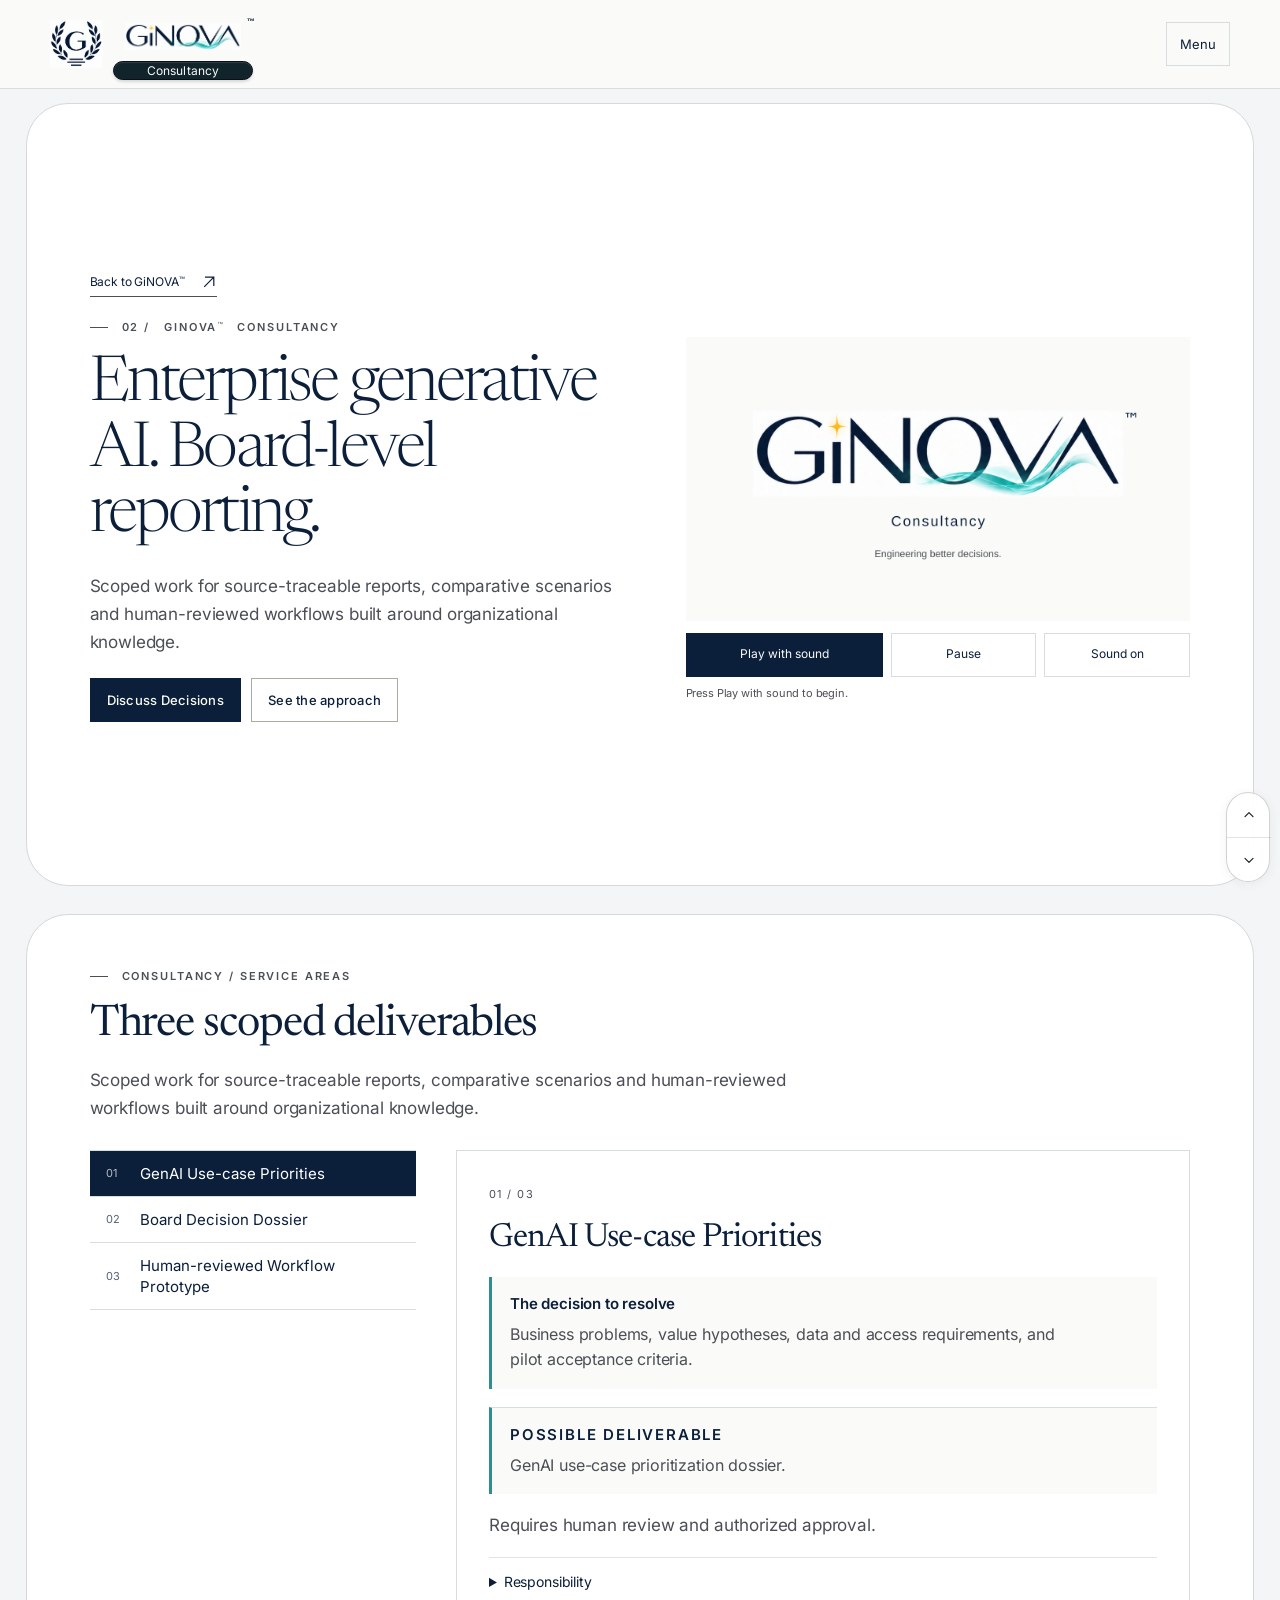
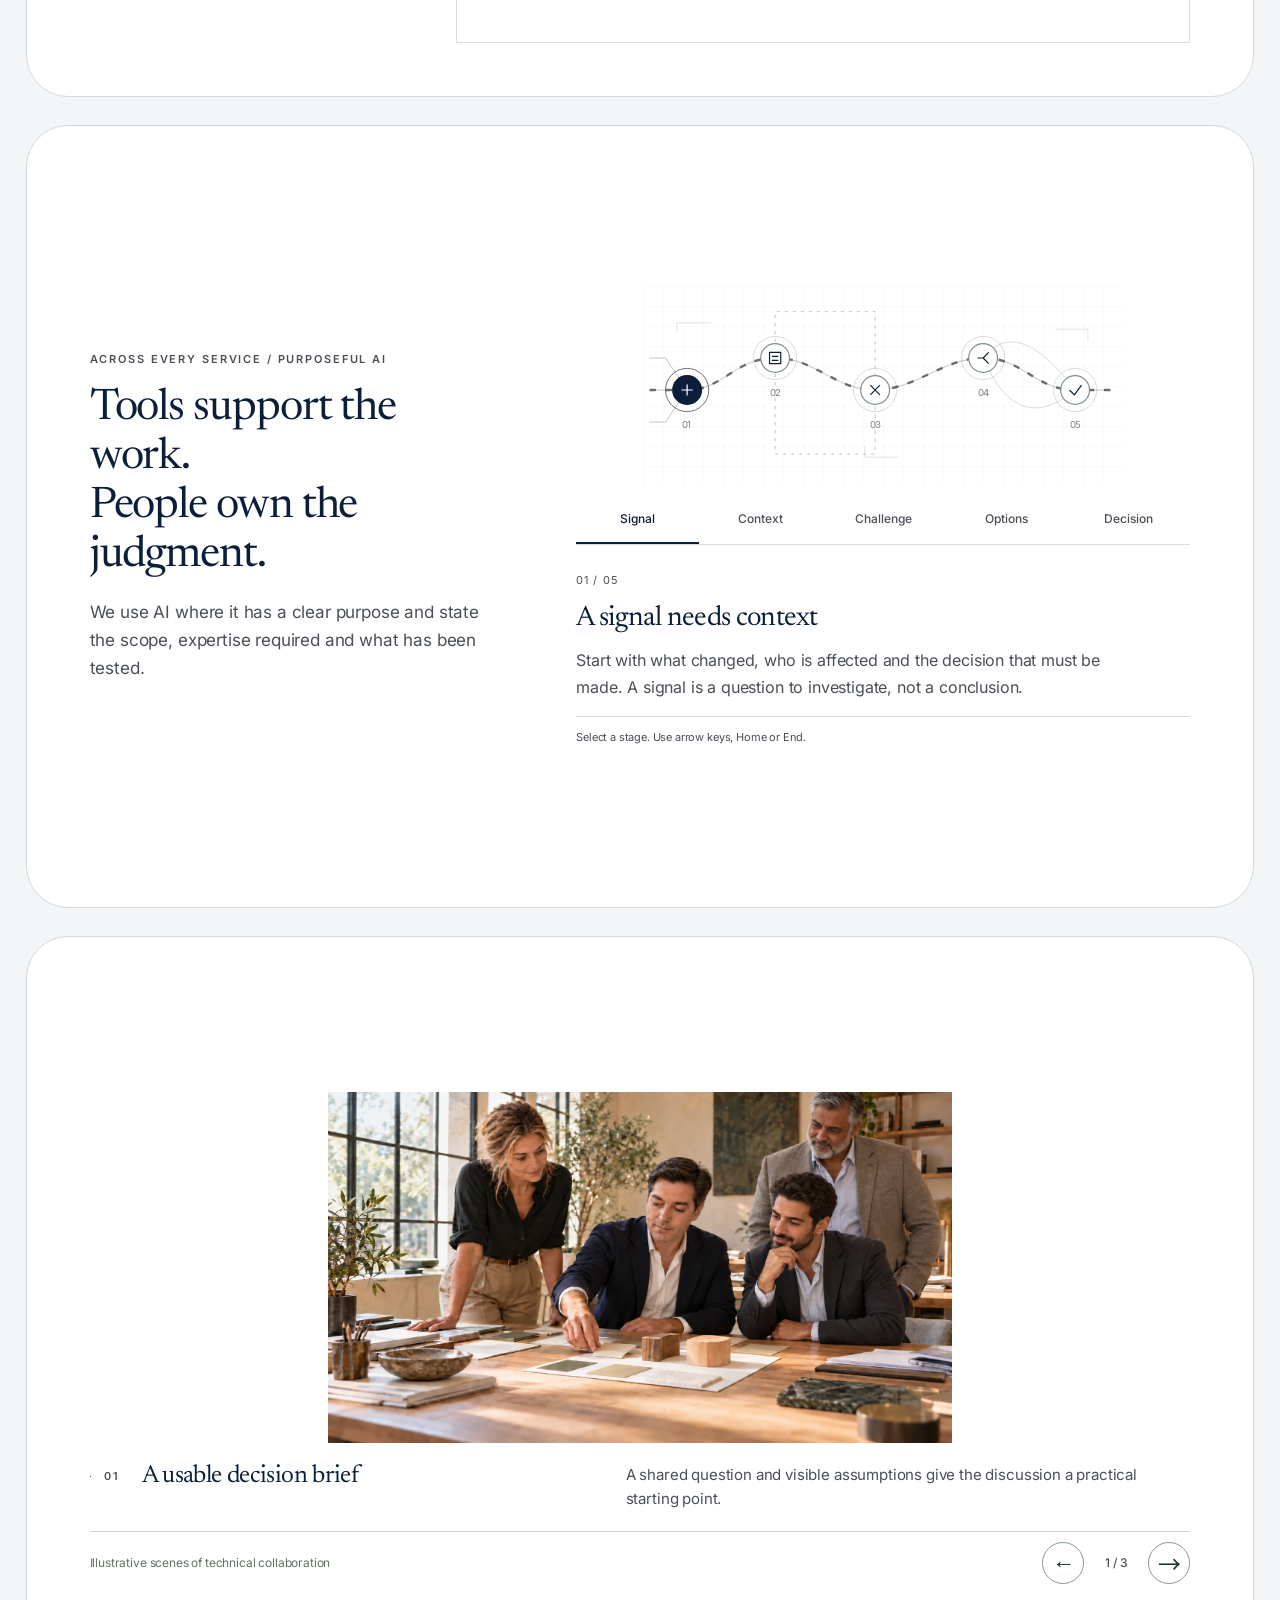
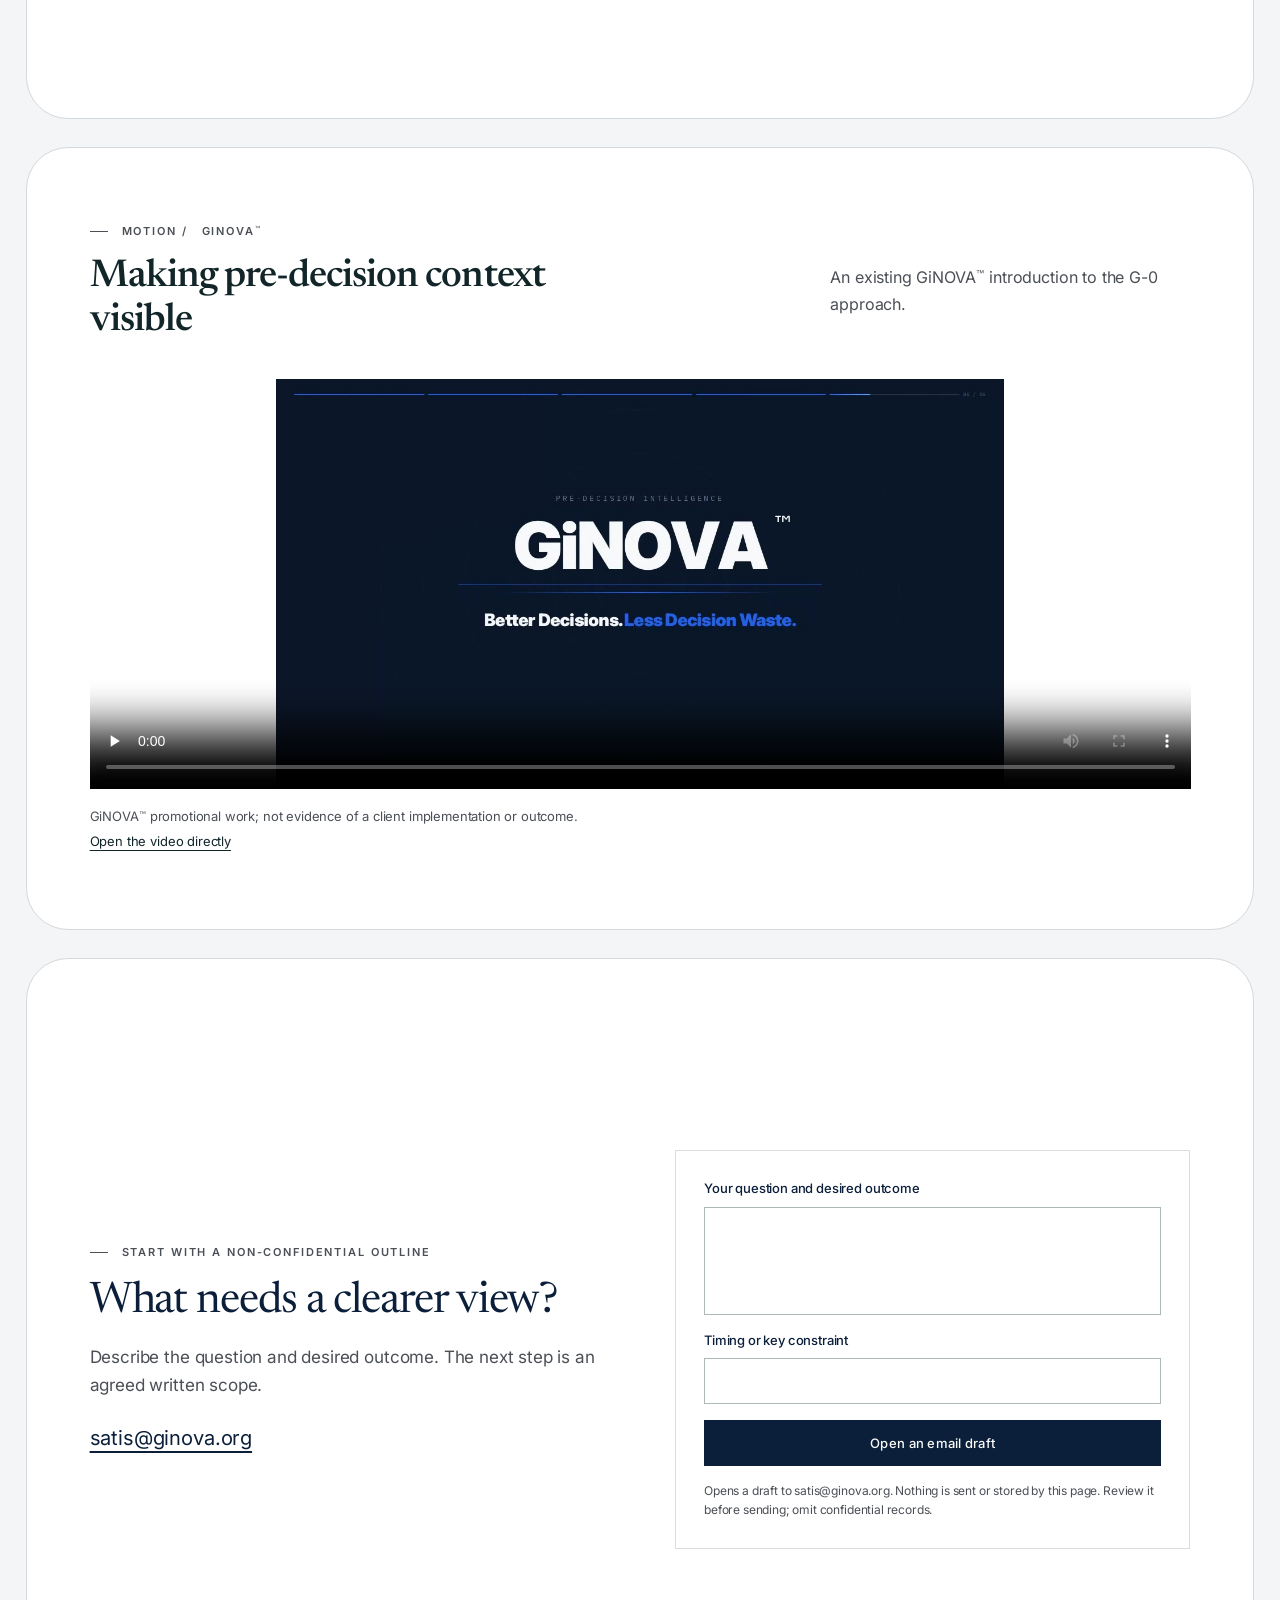
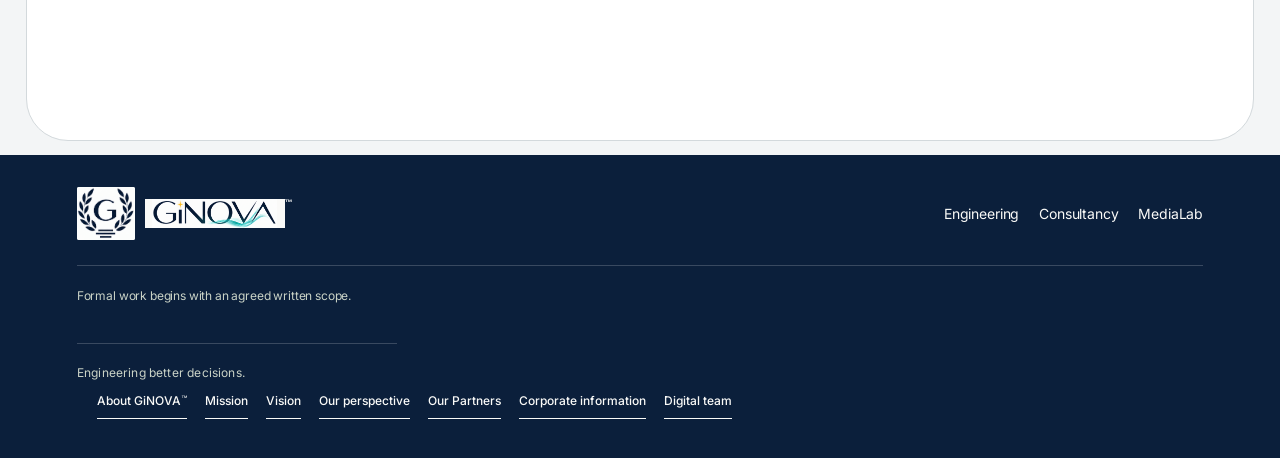
==== index.html @ 11d831d1 "Restore accepted GiNOVA Consultancy static site on GitHub Pages" ====
<!doctype html>
<html lang="en">
<head>

<meta charset="UTF-8">
<meta name="viewport" content="width=device-width, initial-scale=1.0">
<title>GiNOVA | Enterprise generative AI. Board-level reporting.</title>
<meta name="description" content="Scoped work for source-traceable reports, comparative scenarios and human-reviewed workflows built around organizational knowledge.">


<link rel="stylesheet" href="/assets/fonts/fonts.css">
<style>
:root{
  --ivory:#F3F0E8; --ink:#171817; --green:#17342C; --grey:#78756F;
  --stone:#D8D2C7; --bronze:#9A7A47;
  --serif:'Newsreader', Georgia, serif;
  --sans:'Inter', -apple-system, sans-serif;
  --maxw:1240px;
}
*{margin:0;padding:0;box-sizing:border-box}
html{scroll-behavior:smooth}
@media (prefers-reduced-motion: reduce){ html{scroll-behavior:auto} *,*::before,*::after{animation:none!important;transition:none!important} }
body{background:var(--ivory);color:var(--ink);font-family:var(--sans);font-size:16px;line-height:1.65;-webkit-font-smoothing:antialiased}
.wrap{max-width:var(--maxw);margin:0 auto;padding:0 6vw}
a{color:inherit;text-decoration:none}
::selection{background:var(--green);color:var(--ivory)}
.eyebrow{font-family:var(--sans);font-size:11px;letter-spacing:.22em;text-transform:uppercase;color:var(--bronze);font-weight:600;display:flex;align-items:center;gap:14px}
.eyebrow::before{content:"";width:28px;height:1px;background:var(--bronze)}
h1,h2,h3{font-family:var(--serif);font-weight:300;letter-spacing:-.01em}
h2{font-size:clamp(30px,4vw,46px);line-height:1.12;margin:18px 0 14px}
.lead{color:var(--grey);max-width:62ch;font-size:17px}
button{font-family:var(--sans);cursor:pointer}
:focus-visible{outline:2px solid var(--bronze);outline-offset:3px}
section{padding:104px 0}
@media(max-width:760px){section{padding:64px 0}}

/* header */
header{position:sticky;top:0;z-index:50;background:rgba(243,240,232,.92);backdrop-filter:blur(10px);border-bottom:1px solid var(--stone)}
.nav{display:flex;align-items:center;justify-content:space-between;height:76px}
.brand{display:flex;align-items:center;gap:14px}
.brand img{height:44px;width:auto}
.brand .bname{font-family:var(--serif);font-size:23px;font-weight:500;letter-spacing:.02em}
.brand .bdesc{font-size:10px;letter-spacing:.2em;text-transform:uppercase;color:var(--grey);display:block;margin-top:1px}
.navlinks{display:flex;gap:30px;align-items:center}
.navlinks a{font-size:13.5px;font-weight:450;color:var(--ink);letter-spacing:.01em;padding:4px 0;border-bottom:1px solid transparent;transition:border-color .2s}
.navlinks a:hover{border-color:var(--bronze)}
.langs{display:flex;gap:2px;border:1px solid var(--stone);border-radius:2px;overflow:hidden;margin-left:8px}
.langs button{font-size:11px;letter-spacing:.08em;padding:6px 9px;background:transparent;border:none;color:var(--grey)}
.langs button[aria-pressed="true"]{background:var(--green);color:var(--ivory)}
.cta{background:var(--green);color:var(--ivory);border:none;padding:12px 22px;font-size:13.5px;font-weight:500;letter-spacing:.02em;border-radius:2px;transition:background .2s}
.cta:hover{background:#0f241e}
.cta.ghost{background:transparent;color:var(--ink);border:1px solid var(--ink)}
.cta.ghost:hover{background:var(--ink);color:var(--ivory)}
@media(max-width:1080px){.navlinks a{display:none}.navlinks .langs button{display:block}}

/* hero */
.hero{padding:110px 0 120px}
.hero .wrap{display:grid;grid-template-columns:minmax(0,7fr) minmax(0,5fr);gap:6vw;align-items:center}
.hero h1{font-size:clamp(44px,6vw,78px);line-height:1.04;font-weight:250}
.hero h1 em{font-style:italic;font-weight:300;color:var(--green)}
.hero .lead{margin:26px 0 38px}
.heroctas{display:flex;gap:14px;flex-wrap:wrap}
.field-wrap{position:relative}
.field-wrap svg{width:100%;height:auto;display:block}
.fcap{font-size:11px;letter-spacing:.14em;text-transform:uppercase;color:var(--grey);margin-top:16px;text-align:right}
@media(max-width:900px){.hero .wrap{grid-template-columns:1fr}.field-wrap{max-width:440px}}

/* situations */
.situ{border-top:1px solid var(--stone)}
.chips{display:flex;flex-wrap:wrap;gap:10px;margin:34px 0 0}
.chip{border:1px solid var(--stone);background:transparent;color:var(--ink);padding:11px 18px;font-size:13.5px;border-radius:2px;transition:all .2s}
.chip:hover{border-color:var(--green)}
.chip[aria-pressed="true"]{background:var(--green);color:var(--ivory);border-color:var(--green)}
.situ-panel{margin-top:44px;border:1px solid var(--stone);background:#fbf9f4;padding:44px 46px;display:none;grid-template-columns:repeat(2,1fr);gap:36px 56px;border-radius:2px}
.situ-panel.open{display:grid}
.sp-item .k{font-size:11px;letter-spacing:.18em;text-transform:uppercase;color:var(--bronze);font-weight:600;margin-bottom:8px}
.sp-item .v{font-family:var(--serif);font-size:19px;line-height:1.4;font-weight:400}
.sp-foot{grid-column:1/-1;display:flex;justify-content:space-between;align-items:center;border-top:1px solid var(--stone);padding-top:26px;gap:20px;flex-wrap:wrap}
.sp-sku{font-size:13px;color:var(--grey)}
.sp-sku strong{color:var(--ink);font-weight:600}
@media(max-width:760px){.situ-panel{grid-template-columns:1fr;padding:30px}}

/* decision path */
.path-sec{background:var(--green);color:var(--ivory)}
.path-sec .eyebrow{color:var(--stone)}
.path-sec .eyebrow::before{background:var(--bronze)}
.path-sec .lead{color:#b9c3bd}
.path-track{margin:70px 0 0;position:relative}
.path-line{position:absolute;top:9px;left:0;right:0;height:1px;background:rgba(243,240,232,.25)}
.path-line-fill{position:absolute;top:9px;left:0;height:1px;background:var(--bronze);width:0;transition:width .5s ease}
.path-nodes{display:flex;justify-content:space-between;position:relative}
.pnode{background:none;border:none;display:flex;flex-direction:column;align-items:center;gap:14px;color:var(--stone);flex:1}
.pnode .dot{width:19px;height:19px;border-radius:50%;border:1px solid rgba(243,240,232,.5);background:var(--green);transition:all .25s;position:relative}
.pnode[aria-pressed="true"] .dot{background:var(--bronze);border-color:var(--bronze);box-shadow:0 0 0 6px rgba(154,122,71,.18)}
.pnode .plabel{font-size:12px;letter-spacing:.06em;text-align:center}
.pnode[aria-pressed="true"] .plabel{color:var(--ivory)}
.path-detail{margin-top:56px;min-height:130px;max-width:720px}
.path-detail .pd-title{font-family:var(--serif);font-size:30px;font-weight:300;margin-bottom:12px}
.path-detail .pd-title span{color:var(--bronze);font-size:15px;font-family:var(--sans);letter-spacing:.15em;vertical-align:middle;margin-right:16px}
.path-detail p{color:#c6cec9;max-width:60ch}
@media(max-width:860px){
 .path-nodes{flex-direction:column;align-items:flex-start;gap:4px}
 .path-line,.path-line-fill{display:none}
 .pnode{flex-direction:row;padding:8px 0}
 .pnode .plabel{text-align:left}
}

/* products */
.prods{display:grid;grid-template-columns:repeat(2,1fr);gap:1px;background:var(--stone);border:1px solid var(--stone);margin-top:54px}
.prod{background:var(--ivory);padding:46px 44px;display:flex;flex-direction:column;gap:14px;transition:background .25s}
.prod:hover{background:#fbf9f4}
.prod .sku{font-size:11px;letter-spacing:.2em;color:var(--bronze);font-weight:600}
.prod h3{font-size:27px;font-weight:350;line-height:1.2}
.prod p{color:var(--grey);font-size:15px;flex:1}
.prod a{font-size:13px;font-weight:500;letter-spacing:.04em;border-bottom:1px solid var(--bronze);width:max-content;padding-bottom:2px}
@media(max-width:760px){.prods{grid-template-columns:1fr}}

/* evidence + compare */
.split{display:grid;grid-template-columns:5fr 7fr;gap:6vw;align-items:start}
@media(max-width:860px){.split{grid-template-columns:1fr}}
.evlist{display:grid;gap:0;margin-top:10px}
.evrow{display:grid;grid-template-columns:44px 1fr;gap:18px;padding:20px 0;border-bottom:1px solid var(--stone);align-items:baseline}
.evrow .n{font-family:var(--serif);font-style:italic;color:var(--bronze);font-size:19px}
.evrow .t{font-weight:500;font-size:15px}
.evrow .d{color:var(--grey);font-size:14px;margin-top:3px}

.cmp{background:#EDE9DF;border-top:1px solid var(--stone);border-bottom:1px solid var(--stone)}
.cmp-grid{display:grid;grid-template-columns:1fr 1fr;gap:1px;background:var(--stone);border:1px solid var(--stone);margin-top:54px}
.cmp-col{background:var(--ivory);padding:44px}
.cmp-col.g{background:var(--green);color:var(--ivory)}
.cmp-col h3{font-size:22px;font-weight:400;margin-bottom:22px}
.cmp-col ul{list-style:none}
.cmp-col li{padding:11px 0;border-bottom:1px solid var(--stone);font-size:14.5px;color:var(--grey)}
.cmp-col.g li{border-color:rgba(243,240,232,.15);color:#c6cec9}
.cmp-col li:last-child{border:none}
@media(max-width:760px){.cmp-grid{grid-template-columns:1fr}}

/* founder */
.founder .split{align-items:center}
.fcard{border:1px solid var(--stone);padding:44px;background:#fbf9f4;border-radius:2px}
.fcard .fname{font-family:var(--serif);font-size:30px;font-weight:350}
.fcard .frole{color:var(--bronze);font-size:12px;letter-spacing:.18em;text-transform:uppercase;font-weight:600;margin:6px 0 22px}
.fcard .fline{font-size:14px;color:var(--grey);padding:9px 0;border-top:1px solid var(--stone)}
.fcard .fline strong{color:var(--ink);font-weight:500}

/* intake */
.start{background:var(--ivory)}
.intake{margin-top:50px;border:1px solid var(--stone);background:#fbf9f4;border-radius:2px;overflow:hidden}
.intake-head{display:flex;justify-content:space-between;align-items:center;padding:22px 40px;border-bottom:1px solid var(--stone);flex-wrap:wrap;gap:10px}
.steps{display:flex;gap:26px}
.step{font-size:12px;letter-spacing:.1em;color:var(--grey);display:flex;gap:9px;align-items:center}
.step .sn{width:22px;height:22px;border:1px solid var(--stone);border-radius:50%;display:grid;place-items:center;font-size:11px}
.step.on{color:var(--ink)}
.step.on .sn{background:var(--green);color:var(--ivory);border-color:var(--green)}
.intake-body{padding:40px}
.fgrid{display:grid;grid-template-columns:1fr 1fr;gap:22px 26px}
.fitem{display:flex;flex-direction:column;gap:7px}
.fitem.full{grid-column:1/-1}
.fitem label{font-size:12px;letter-spacing:.08em;font-weight:500;color:var(--ink)}
.fitem input,.fitem select,.fitem textarea{font-family:var(--sans);font-size:14.5px;padding:12px 14px;border:1px solid var(--stone);background:var(--ivory);border-radius:2px;color:var(--ink)}
.fitem textarea{min-height:96px;resize:vertical}
.fitem input:focus,.fitem select:focus,.fitem textarea:focus{outline:none;border-color:var(--green)}
.fnote{grid-column:1/-1;font-size:12.5px;color:var(--grey);border-left:2px solid var(--bronze);padding-left:14px}
.intake-foot{display:flex;justify-content:space-between;align-items:center;padding:24px 40px;border-top:1px solid var(--stone);gap:12px;flex-wrap:wrap}
.snap{padding:56px 46px;text-align:left;display:none}
.snap.open{display:block}
.snap .ref{font-size:11px;letter-spacing:.2em;color:var(--bronze);font-weight:600;text-transform:uppercase}
.snap h3{font-family:var(--serif);font-size:32px;font-weight:300;margin:14px 0 8px}
.snap p{color:var(--grey);max-width:60ch}
.snapgrid{display:grid;grid-template-columns:repeat(3,1fr);gap:1px;background:var(--stone);border:1px solid var(--stone);margin:34px 0}
.snapcell{background:var(--ivory);padding:20px}
.snapcell .k{font-size:10.5px;letter-spacing:.16em;text-transform:uppercase;color:var(--grey);margin-bottom:6px}
.snapcell .v{font-family:var(--serif);font-size:18px}
@media(max-width:760px){.fgrid{grid-template-columns:1fr}.snapgrid{grid-template-columns:1fr}.intake-body,.intake-head,.intake-foot{padding-left:22px;padding-right:22px}}

/* footer */
footer{background:var(--green);color:var(--ivory);padding:78px 0 44px}
.fgridft{display:grid;grid-template-columns:2fr 1fr 1fr 1fr;gap:48px}
footer .brand img{height:56px;opacity:.95}
footer .motto{font-family:var(--serif);font-style:italic;font-size:16px;color:#b9c3bd;margin-top:18px}
footer h4{font-size:11px;letter-spacing:.2em;text-transform:uppercase;color:var(--bronze);margin-bottom:16px;font-weight:600}
footer ul{list-style:none}
footer li{margin:9px 0}
footer li a{font-size:13.5px;color:#c6cec9;transition:color .2s}
footer li a:hover{color:var(--ivory)}
.fbottom{border-top:1px solid rgba(243,240,232,.15);margin-top:60px;padding-top:24px;display:flex;justify-content:space-between;font-size:12px;color:#8fa098;flex-wrap:wrap;gap:10px}
@media(max-width:860px){.fgridft{grid-template-columns:1fr 1fr}}

/* reveal */
.rv{opacity:0;transform:translateY(14px);transition:opacity .6s ease,transform .6s ease}
.rv.in{opacity:1;transform:none}

/* October evolution: retains July identity and decision content */
:root{--maxw:1440px;--grey:#66635D}
section{scroll-margin-top:92px}.eyebrow{font-size:12px}.brand .bdesc{font-size:11px;letter-spacing:.12em}.brand img{height:48px}.navlinks{gap:22px}.navlinks a{font-size:14px}.langs button{font-size:12px;min-width:38px;min-height:36px}.menu-toggle{display:none}.skip{position:absolute;left:18px;top:-80px;background:var(--green);color:var(--ivory);padding:12px;z-index:90}.skip:focus{top:12px}.corporate-hero{padding:50px 0 0}.hero-top{display:flex;justify-content:space-between;gap:24px;align-items:center}.review-label{font-size:12px;color:var(--grey)}.corporate-intro{display:grid;grid-template-columns:1.1fr 1fr;align-items:end;gap:8vw;margin:52px 0 64px}.corporate-intro h1{font-size:clamp(50px,5.4vw,83px);font-weight:300;line-height:1.02}.corporate-intro h1 em{color:var(--green)}.corporate-intro .lead{font-size:18px;max-width:47ch}.text-link{display:inline-block;margin-top:25px;border-bottom:1px solid var(--bronze);padding-bottom:4px;font-size:14px}.text-link:after{content:' ↗';margin-left:16px}.branch-label{font-size:12px;letter-spacing:.12em;text-transform:uppercase;color:var(--grey);margin-bottom:18px}.branches{display:grid;grid-template-columns:1fr 1fr;gap:18px}.branch{position:relative;padding:38px 40px 28px;display:flex;flex-direction:column;overflow:hidden;min-height:490px;border:1px solid var(--green);transition:transform .25s}.branch:hover{transform:translateY(-4px)}.branch-number{font-size:13px;letter-spacing:.1em;color:var(--bronze)}.branch h2{font-size:clamp(35px,3.4vw,49px);position:relative;z-index:1;margin:22px 0 28px;line-height:1.06}.branch h2 em{font-weight:300}.branch-illustration{position:absolute;right:-15px;top:12px;width:50%;height:225px;opacity:.58;pointer-events:none}.branch-illustration svg{height:100%;width:100%}.branch-statement{position:relative;max-width:32ch;font-family:var(--serif);font-size:24px;line-height:1.28;margin-top:22px}.branch-body{font-size:14px;line-height:1.6;max-width:50ch;color:var(--grey);margin:14px 0 28px}.branch-link{display:flex;justify-content:space-between;align-items:center;border-top:1px solid var(--stone);padding-top:20px;font-size:14px;margin-top:auto}.branch-link>span:last-child{font-size:24px}.branch-labs{background:var(--green);color:var(--ivory)}.branch-labs .branch-body{color:#C8D1CC}.branch-labs .branch-number{color:#C4A976}.branch-labs .branch-link{border-color:#61736B}.branch-labs .branch-illustration{color:#C4A976;opacity:.8}.engineering{padding:78px 0 84px}.eng-intro{display:grid;grid-template-columns:1.2fr 1fr;align-items:center;gap:8vw}.eng-intro h2{font-size:38px}.engineering-grid{display:grid;grid-template-columns:1.15fr 1fr 1fr;gap:32px;margin-top:42px;border-top:1px solid var(--stone);padding-top:26px}.engineering-grid article{padding-right:20px}.engineering-grid h3{font-size:25px;line-height:1.15;margin:12px 0}.engineering-grid p{font-size:15px;color:var(--grey)}.item-index{font-size:12px;color:var(--bronze)}.labs-detail{background:#EAE5DA;border-top:1px solid var(--stone);border-bottom:1px solid var(--stone)}.labs-intro{display:grid;grid-template-columns:1fr 1fr;align-items:center;gap:8vw}.labs-intro h2{font-size:46px}.labs-grid{display:grid;grid-template-columns:repeat(3,1fr);gap:30px;margin-top:42px}.labs-grid article{border-top:1px solid #BDB5A6;padding-top:25px}.labs-grid h3{font-size:26px;line-height:1.2;margin:12px 0}.labs-grid p:not(.status){font-size:15px;color:var(--grey)}.status{font-size:12px;color:#6E5937;letter-spacing:.06em}.lab-mark{height:120px;display:flex;align-items:center;justify-content:center;margin-bottom:25px;position:relative;overflow:hidden;background:#F0ECE3}.mark-rd span{border:1px solid var(--bronze);border-radius:100%;width:80px;height:80px;margin:-12px}.mark-rd span:nth-child(2){width:104px;height:104px;border-color:var(--green)}.mark-sound{gap:5px}.mark-sound i{display:block;width:2px;height:calc(18px + (var(--i) * 7px));max-height:84px;background:var(--green);transform:scaleY(.75)}.mark-sound i:nth-child(3n){height:42px;background:var(--bronze)}.mark-sound i:nth-child(2n){height:64px}.mark-vision span{width:88px;height:66px;border:1px solid var(--green);position:absolute;transform:translateX(-30px) rotate(-8deg)}.mark-vision span:nth-child(2){transform:translateX(0) rotate(0);border-color:var(--bronze);background:#F0ECE3}.mark-vision span:nth-child(3){transform:translateX(30px) rotate(8deg)}.decision-intro{padding:92px 0}.decision-intro h1{font-size:62px}.decision-intro .field-wrap{max-width:390px}.contact-wrap{display:grid;grid-template-columns:1.2fr 1fr;gap:8vw;align-items:center}.contact-card{padding:35px;border:1px solid var(--stone);background:#fbf9f4}.contact-card strong{font-family:var(--serif);font-size:30px;font-weight:400;display:block;margin:15px 0}.contact-note{font-size:14px;color:var(--grey)}.draft-info{margin-top:38px;border-top:1px solid #4A4A46;padding-top:20px;font-size:14px;color:#C9C7BF}.draft-info p{max-width:65ch;margin-top:15px}.rv{opacity:1!important;transform:none!important}.prod p{font-size:16px}.fcard .frole,.sp-item .k,.prod .sku,.evrow .d,.pnode .plabel{font-size:14px}.fcap{font-size:12px}.fcard .fname{font-size:32px}.fcard .fline{font-size:15px}.nav .cta{display:inline-block}.fbottom span{font-size:12px}
@media(max-width:1100px){.navlinks{gap:16px}.brand .bdesc{max-width:170px;letter-spacing:.02em}.navlinks a{display:none}.navlinks .langs button{display:block}.menu-toggle{display:block;background:none;border:1px solid var(--stone);padding:9px 13px;font-size:14px;margin-left:auto;margin-right:16px}.nav.menu-open .navlinks{position:absolute;top:76px;left:0;right:0;background:var(--ivory);padding:24px 6vw;display:flex;flex-wrap:wrap;border-bottom:1px solid var(--stone);box-shadow:0 12px 15px #1718170a}.nav.menu-open .navlinks a{display:block}.nav.menu-open .navlinks .langs{margin-left:auto}.branch{padding:30px}.branch-illustration{opacity:.3;right:-40px}.eng-intro h2{font-size:34px}}
@media(max-width:760px){.nav{height:76px}.brand{gap:8px}.brand img{height:40px}.brand .bname{font-size:21px}.brand .bdesc{font-size:10px;max-width:138px}.navlinks .cta{display:none}.navlinks .langs{display:none}.nav.menu-open .navlinks .langs{display:flex}.menu-toggle{margin-right:0;font-size:13px}.corporate-hero{padding-top:30px}.hero-top{display:block}.hero-top .eyebrow{font-size:11px;letter-spacing:.09em}.review-label{display:block;margin-top:10px;font-size:12px}.corporate-intro{grid-template-columns:1fr;margin:35px 0 40px;gap:24px}.corporate-intro h1{font-size:53px}.corporate-intro .lead{font-size:17px}.branch-label{font-size:11px;letter-spacing:.07em}.branches{grid-template-columns:1fr;gap:14px}.branch{min-height:415px;padding:28px}.branch h2{font-size:40px;margin-top:17px}.branch-illustration{width:47%;right:0;top:10px;height:190px}.branch-statement{font-size:23px;max-width:25ch;margin-top:15px}.branch-body{font-size:15px}.eng-intro,.labs-intro,.contact-wrap{grid-template-columns:1fr;gap:20px}.engineering{padding:56px 0}.engineering-grid,.labs-grid{grid-template-columns:1fr;gap:26px}.engineering-grid{margin-top:28px}.engineering-grid article{padding:0 0 24px;border-bottom:1px solid var(--stone)}.engineering-grid h3{font-size:27px}.engineering-grid p,.labs-grid p:not(.status){font-size:16px}.labs-intro h2{font-size:40px}.labs-grid{margin-top:28px}.lab-mark{height:150px}.decision-intro{padding:64px 0}.decision-intro h1{font-size:48px}.decision-intro .field-wrap{display:none}.contact-card{padding:25px}.contact-card strong{font-size:27px}.path-detail .pd-title{font-size:26px}.cmp-col{padding:26px}.fcard{padding:28px}.hero .lead{margin:22px 0}.brand .bdesc{line-height:1.25}.eyebrow{letter-spacing:.13em}}
@media(prefers-reduced-motion:reduce){.branch:hover{transform:none}}
</style>

<style>.service-illustration{height:140px;display:flex;align-items:center;margin:0 0 12px;overflow:hidden}.service-illustration svg{display:block;width:100%;height:140px}.prod-illustration{height:120px;margin:-8px -5px 8px;opacity:.85}.prod-illustration svg{width:100%;height:120px;display:block}.sl-panel-art{height:110px;margin:-12px 0 18px;opacity:.85}.sl-panel-art svg{display:block;width:100%;height:110px}.service-illustration svg,.prod-illustration svg{transition:transform .5s ease}.engineering-grid article:hover .service-illustration svg,.prod:hover .prod-illustration svg{transform:translateY(-3px)}@media(max-width:760px){.service-illustration{height:155px;max-width:400px}.service-illustration svg{height:155px}.prod-illustration{height:110px}.prod-illustration svg{height:110px}}@media(prefers-reduced-motion:reduce){.service-illustration svg,.prod-illustration svg{transition:none!important;transform:none!important}}</style><style>/* Footer intrinsic-width correction, verified against reported 500px overflow. */
.fgridft{grid-template-columns:minmax(0,2fr) repeat(3,minmax(0,1fr))}.fgridft>*{min-width:0;overflow-wrap:anywhere}.fgridft img{display:block;width:92px;max-width:100%;height:auto}.fbottom>*{min-width:0;max-width:100%;overflow-wrap:anywhere}.origin-note{font-size:14px;line-height:1.65;color:var(--grey);max-width:55ch;margin-top:20px}@media(max-width:860px){.fgridft{grid-template-columns:repeat(2,minmax(0,1fr));gap:36px}}@media(max-width:520px){.fgridft{gap:28px 20px}.fgridft>div:first-child,.fgridft>div:last-child{grid-column:1/-1}.fgridft img{width:80px}.fbottom{margin-top:36px}.origin-note{font-size:14px}}
</style><style>
/* GiNOVA visual review: editorial structure, sculptural focus, useful interactions */
:root{--maxw:1480px;--ink:#16201C;--green:#153D31;--bronze:#967A4D;--grey:#626860;--stone:#D6D8CE}
body{letter-spacing:-.01em}.wrap{padding-left:6vw;padding-right:6vw}header{background:rgba(243,240,232,.96);backdrop-filter:blur(16px)}.nav{height:88px}.brand img{height:47px}.brand .bname{font-size:26px;letter-spacing:-.03em}.brand .bdesc{font-size:12px;letter-spacing:.12em}.navlinks{gap:24px}.navlinks a{font-size:13px}.langs{border-radius:100px;padding:2px}.langs button{border-radius:100px;min-width:32px;min-height:29px}.cta{padding:14px 22px;font-size:14px;line-height:1.3;border-radius:0;font-weight:500}.cta.ghost{border-color:#A7B0A5}.eyebrow{font-size:12px;letter-spacing:.16em;line-height:1.5}.eyebrow:before{width:18px}.review-label{font-size:12px;letter-spacing:.04em;white-space:nowrap}.corporate-hero{padding:27px 0 0}.hero-top{margin-bottom:14px}.corporate-intro{position:relative;grid-template-columns:minmax(0,1fr) minmax(0,1.05fr);gap:2vw;align-items:center;margin:0 0 46px;min-height:530px}.hero-copy{padding:30px 0;position:relative;z-index:1}.corporate-intro h1{font-size:clamp(48px,5.2vw,78px);line-height:.99;letter-spacing:-.035em;max-width:10ch;font-weight:300}.corporate-intro h1 em{font-weight:300;white-space:normal}.corporate-intro .lead{font-size:16px;line-height:1.75;max-width:44ch;margin-top:27px}.hero-copy .text-link{margin-top:26px;font-size:13px}.signature-figure{min-width:0;margin:0 -4vw 0 -3vw;position:relative}.signature-figure img{width:100%;height:510px;object-fit:cover;object-position:58% center;display:block;mix-blend-mode:multiply}.signature-figure figcaption{font-size:12px;text-transform:uppercase;letter-spacing:.1em;color:#78796C;text-align:right;padding-right:3vw;margin-top:-5px}.branch-label{font-size:12px;letter-spacing:.12em;margin-bottom:17px;display:flex;align-items:center;gap:24px}.branch-label:after{content:'';flex:1;height:1px;background:var(--stone)}.branches{gap:22px}.branch{min-height:310px;border:none;padding:29px 32px 24px;transition:background .25s,transform .25s;isolation:isolate}.branch-decision{background:#E4E8DD}.branch-labs{background:#163D32}.branch:before{content:'';position:absolute;inset:0;border:1px solid #153D310d;pointer-events:none}.branch h2{font-size:37px;line-height:.98;margin:20px 0 18px;letter-spacing:-.03em}.branch h2 br{display:none}.branch h2 em{display:block;margin-top:4px}.branch-number{font-size:12px}.branch-illustration{width:165px;height:150px;top:16px;right:8px;opacity:.5}.branch-statement{font-family:var(--sans);font-size:15px;line-height:1.6;max-width:40ch;margin:9px 0 0}.branch-body{font-size:13px;line-height:1.65;max-width:56ch;margin:12px 0 24px}.branch-link{font-size:12px;padding-top:15px;letter-spacing:.02em}.branch-decision .branch-link{border-color:#BFCBBB}.branch-labs .branch-link{border-color:#71857A}.branch:hover{transform:translateY(-3px)}.engineering{padding:94px 0}.eng-intro{grid-template-columns:1.15fr 1fr;gap:8vw}.eng-intro h2{font-size:43px;line-height:1.07;letter-spacing:-.025em}.eng-intro .lead{font-size:16px;line-height:1.75}.engineering-grid{gap:34px;margin-top:45px;border-top:0;padding:0}.engineering-grid article{border-top:1px solid #B8C4B5;padding-top:15px;padding-right:0}.service-illustration{height:155px;margin:0 0 18px;background:#ECEFE5}.service-illustration svg{height:125px}.engineering-grid h3{font-size:28px;letter-spacing:-.02em}.engineering-grid p{font-size:14px;line-height:1.75}.item-index{font-size:12px}.labs-detail{background:#E7E9DE;border:0;padding:85px 0}.labs-intro h2{font-size:49px;line-height:1.04;letter-spacing:-.025em}.labs-intro .lead{font-size:16px;line-height:1.75}.labs-grid{gap:30px;margin-top:46px}.labs-grid article{border:0;padding:0}.lab-mark{height:180px;background:#F3F3EA;margin-bottom:26px}.labs-grid h3{font-size:28px}.labs-grid p:not(.status){font-size:14px;line-height:1.75}.status{font-size:12px;letter-spacing:.1em;text-transform:uppercase;color:#766239}.labs-grid .text-link{font-size:12px;margin-top:20px}.lab-boundary{border-top:1px solid #C3CBBE;padding-top:20px;margin-top:36px;font-size:12px;line-height:1.7;color:#656D61;max-width:90ch}.founder{padding:96px 0}.founder h2{font-size:49px;letter-spacing:-.025em}.founder .lead{font-size:16px;line-height:1.8}.fcard{padding:37px;background:transparent;border-color:#BDC8B7}.fcard .fname{font-size:34px}.fcard .frole{font-size:12px}.fcard .fline{font-size:13px}.origin-label{font-size:12px;letter-spacing:.14em;text-transform:uppercase;margin-top:34px;color:#876F48}.origin-note{font-size:14px;margin-top:10px;max-width:55ch;line-height:1.8}.mn{padding:62px 0;background:#172B23}.mn h2{font-size:34px;line-height:1.13}.mn .msig .mword{font-size:23px}.contact-wrap h2{font-size:49px;letter-spacing:-.025em}.contact-wrap .lead{font-size:16px;line-height:1.75}.contact-card{padding:36px;background:#E8ECE0;border:0}.contact-card strong{font-size:30px}.contact-note{font-size:12px;line-height:1.8}.start{padding:85px 0}.text-link{font-size:13px}.fgridft{gap:42px}.fgridft img{width:90px}.fgridft h4{font-size:12px}.fgridft a,.fgridft li{font-size:12px}.fbottom{gap:18px;margin-top:38px}.fbottom span{font-size:12px;line-height:1.7;max-width:55ch}footer{padding:60px 0 34px}.draft-info{font-size:12px}.v-flow{background:#132E25;color:#EDF0E5;padding:85px 0 72px;margin-top:82px;overflow:hidden}.v-flow .eyebrow{color:#B7A074}.v-flow-head{display:grid;grid-template-columns:1.15fr 1fr;gap:8vw;align-items:center}.v-flow h2{font-size:49px;letter-spacing:-.025em;line-height:1.06}.v-flow .lead{font-size:16px;color:#BBC8BA;line-height:1.75}.v-flow-tabs{display:grid;grid-template-columns:repeat(4,minmax(0,1fr));margin-top:44px;gap:0;border-bottom:1px solid #506B57}.v-flow-tabs button{color:#A6B7A5;background:none;border:0;border-bottom:2px solid transparent;text-align:left;padding:18px 16px 20px 0;font-size:13px;line-height:1.5;transition:color .2s,border-color .2s}.v-flow-tabs button>small{display:block;color:#BDAC84;letter-spacing:.14em;font-size:12px;margin-bottom:8px}.v-flow-tabs button[aria-selected=true]{color:#FFFDF3;border-bottom-color:#CAB488}.v-flow-content{display:grid;grid-template-columns:1fr 1fr;gap:7vw;align-items:center;margin-top:35px;min-height:220px}.v-flow-drawing{position:relative;height:195px;display:flex;align-items:center;justify-content:center;gap:0}.v-flow-line{position:absolute;left:9%;right:9%;top:50%;height:1px;background:#5C715C}.v-flow-drawing span{width:16px;height:16px;border:1px solid #8FA384;border-radius:50%;background:#132E25;position:relative;margin:0 4%;transition:background .25s,box-shadow .25s}.v-flow-drawing span.active{background:#D1BB86;border-color:#D1BB86;box-shadow:0 0 0 12px #D1BB8615}.v-flow-copy{display:grid;grid-template-columns:1fr 1fr;gap:25px}.v-flow-copy h3{font-size:23px;margin-bottom:10px}.v-flow-copy p{font-size:12px;line-height:1.8;color:#BBC8BA}.v-flow .text-link{color:#E6E9DC;border-color:#9A8456;font-size:12px;margin-top:22px}.decision-intro{padding:60px 0 72px;background:linear-gradient(180deg,#F3F0E8,#EBEEE3)}.decision-intro .wrap{grid-template-columns:1.1fr 1fr;gap:3vw}.decision-intro h1{font-size:clamp(49px,5.6vw,80px);line-height:1.01;letter-spacing:-.04em}.decision-intro .lead{font-size:16px;line-height:1.75;max-width:44ch}.decision-intro .field-wrap{max-width:none;margin:0 -35px}.decision-intro .field-wrap img{width:100%;height:450px;object-fit:contain;display:block}.fcap{font-size:12px;letter-spacing:.1em;line-height:1.6}.situ{padding:78px 0}.situ h2{font-size:45px}.situ .lead{font-size:16px}.chips{gap:8px;margin-top:27px}.chip{font-size:12px;padding:10px 15px;border-radius:100px}.situ-panel{margin-top:30px;border:none;border-left:2px solid #9B855B;background:#E8EDE0;padding:34px;gap:30px 50px}.sp-item .k{font-size:12px;letter-spacing:.13em}.sp-item .v{font-size:21px}.sp-foot{border-color:#B6C4AD;padding-top:20px}.sp-sku{font-size:12px}.path-sec{padding:85px 0;background:#132E25}.path-sec h2{font-size:48px}.path-sec .lead{font-size:16px}.path-track{margin-top:48px}.pnode .plabel{font-size:12px}.path-detail{margin-top:36px}.path-detail p{font-size:14px;line-height:1.8}.prod{padding:32px;border-top:1px solid #B8C4B3}.prods{gap:22px;background:transparent;border:0;margin-top:36px}.prod h3{font-size:28px}.prod p{font-size:14px;line-height:1.8}.prod .sku{font-size:12px;letter-spacing:.17em}.prod a{font-size:12px}.prod-illustration{background:#E9EEE0;margin:0 0 16px;height:150px}.prod-illustration svg{height:135px}.evrow .t{font-size:14px}.evrow .d{font-size:13px}.cmp{background:#E9EDDF}.cmp-grid{border:0;gap:24px;margin-top:30px}.cmp-col{padding:32px}.cmp-col h3{font-size:27px}.cmp-col li{font-size:13px;line-height:1.8}.sl-hero{background:#132E25;padding-top:28px}.sl-hero-grid{grid-template-columns:1.08fr 1fr;gap:2vw;margin-top:30px;min-height:480px}.sl-word{font-size:13px;letter-spacing:.15em;margin-bottom:28px}.sl-hero h1{font-size:clamp(48px,5.6vw,79px);line-height:1.02;letter-spacing:-.035em}.sl-hero .lead{font-size:16px;line-height:1.8;margin:25px 0 30px}.sl-art{margin:0 -6vw 0 -4vw}.sl-art img{display:block;width:100%;height:440px;object-fit:contain}.sl-art figcaption{font-size:12px;letter-spacing:.1em;text-transform:uppercase;margin:0}.sl-disciplines{margin-top:15px;padding-top:22px;font-size:12px;letter-spacing:.2em}.sl-section-head h2{font-size:47px}.sl-section-head .lead{font-size:16px;line-height:1.75}.sl-tabs button{font-size:14px;padding:25px 10px 25px 0}.sl-panel{border:0;border-left:2px solid #9A7A47;background:#E8ECE0;padding:30px 40px}.sl-panel-art{height:120px;max-width:360px;margin:0 0 20px}.sl-panel h3{font-size:38px}.sl-panel li{font-size:13px}.sl-panel>p:not(.sl-panel-index){font-size:14px;line-height:1.8}.sl-process{background:#E7EBDF;border:0}.sl-process-grid{gap:30px}.sl-process-grid p{font-size:13px;line-height:1.8}.sl-process-grid h3{font-size:28px}.sl-bridge{background:#F3F0E8}.sl-bridge .wrap{max-width:1150px}.sl-enquiry h2{font-size:48px}.sl-footer-word{font-size:30px}a,button{-webkit-tap-highlight-color:#9A7A4730}button:focus-visible,a:focus-visible{outline:2px solid #A48957;outline-offset:5px}
@media(max-width:1100px){.nav.menu-open .navlinks{top:88px}.navlinks .cta{display:none}.corporate-intro h1{font-size:61px}.corporate-intro{min-height:450px;gap:1vw}.signature-figure img{height:420px}.branch{padding:28px;min-height:330px}.branch h2{font-size:33px}.branch-illustration{width:135px;right:0;opacity:.38}.branch-body{font-size:13px}.v-flow-copy{grid-template-columns:1fr;gap:18px}.v-flow-content{grid-template-columns:.7fr 1fr}.decision-intro .field-wrap img{height:390px}.sl-hero h1{font-size:60px}.sl-art img{height:390px}.sl-hero-grid{min-height:420px}}
@media(max-width:760px){.wrap{padding-left:6vw;padding-right:6vw}.nav{height:78px}.nav.menu-open .navlinks{top:78px}.brand img{height:39px}.brand .bname{font-size:23px}.brand .bdesc{font-size:12px}.menu-toggle{font-size:12px}.hero-top{margin-bottom:0}.corporate-hero{padding-top:22px}.hero-top .eyebrow{font-size:12px;max-width:35ch}.review-label{font-size:12px}.corporate-intro{grid-template-columns:1fr;gap:0;margin-bottom:30px;min-height:0}.hero-copy{padding:28px 0 0}.corporate-intro h1{font-size:55px;line-height:1.02;max-width:12ch}.corporate-intro .lead{font-size:16px;line-height:1.75;margin-top:22px;max-width:50ch}.signature-figure{margin:-10px -6vw 0 0}.signature-figure img{height:300px;object-fit:contain;object-position:center}.signature-figure figcaption{font-size:12px;padding-right:6vw;margin-top:-2px}.branch-label{font-size:12px;letter-spacing:.09em;line-height:1.7}.branches{grid-template-columns:1fr;gap:14px}.branch{min-height:290px;padding:26px}.branch h2{font-size:35px;margin-top:18px}.branch-statement{font-size:14px}.branch-body{font-size:13px;max-width:48ch}.branch-illustration{width:155px;height:150px;top:8px;right:5px}.v-flow{margin-top:55px;padding:56px 0}.v-flow-head{grid-template-columns:1fr;gap:15px}.v-flow h2{font-size:39px}.v-flow .lead{font-size:15px}.v-flow-tabs{grid-template-columns:1fr 1fr;margin-top:28px;border:0;gap:0 15px}.v-flow-tabs button{border-top:1px solid #506B57;border-bottom:2px solid transparent;padding:15px 4px 15px 0;font-size:12px}.v-flow-content{grid-template-columns:1fr;gap:15px;margin-top:5px}.v-flow-drawing{height:110px}.v-flow-copy{grid-template-columns:1fr 1fr;gap:22px}.v-flow-copy h3{font-size:22px}.v-flow-copy p{font-size:12px}.engineering{padding:58px 0}.eng-intro,.labs-intro{grid-template-columns:1fr;gap:15px}.eng-intro h2{font-size:36px}.eng-intro .lead{font-size:15px}.engineering-grid{grid-template-columns:1fr;gap:28px;margin-top:30px}.engineering-grid article{border-bottom:0;padding-bottom:0}.service-illustration{max-width:none;height:160px}.engineering-grid p{font-size:15px}.labs-detail{padding:58px 0}.labs-intro h2{font-size:40px}.labs-grid{grid-template-columns:1fr;gap:37px;margin-top:30px}.lab-mark{height:170px;margin-bottom:20px}.labs-grid p:not(.status){font-size:15px}.status{font-size:12px}.lab-boundary{font-size:12px}.founder{padding:60px 0}.founder h2{font-size:41px}.founder .lead{font-size:15px}.fcard{padding:29px}.mn{padding:50px 0}.mn .msig{display:none}.mn h2{font-size:31px}.start,.sl-enquiry{padding:60px 0}.contact-wrap h2,.sl-enquiry h2{font-size:40px}.contact-wrap .lead{font-size:15px}.contact-card{padding:25px}.contact-card strong{font-size:26px;overflow-wrap:anywhere}.fgridft{grid-template-columns:repeat(2,minmax(0,1fr));gap:28px 20px}.fgridft>div:first-child,.fgridft>div:last-child{grid-column:1/-1}.fgridft img{width:80px}.decision-intro{padding:38px 0 55px}.decision-intro .wrap{grid-template-columns:1fr;gap:0}.decision-intro h1{font-size:55px}.decision-intro .field-wrap{display:block;max-width:none;margin:0}.decision-intro .field-wrap img{height:295px}.decision-intro .lead{font-size:15px}.fcap{font-size:12px;text-align:center}.situ{padding:57px 0}.situ h2{font-size:38px}.situ .lead{font-size:15px}.chips{gap:7px}.chip{font-size:12px;padding:9px 12px}.situ-panel{padding:25px;gap:25px}.sp-item .v{font-size:20px}.path-sec{padding:57px 0}.path-sec h2{font-size:39px}.pnode .plabel{font-size:12px}.prods{grid-template-columns:1fr;gap:20px}.prod{padding:25px 0}.prod h3{font-size:29px}.prod p{font-size:15px}.prod-illustration{height:150px}.cmp-grid{grid-template-columns:1fr;gap:15px}.sl-hero-grid{grid-template-columns:1fr;min-height:0;margin-top:30px}.sl-hero h1{font-size:55px}.sl-hero .lead{font-size:15px}.sl-art{margin:0 -6vw}.sl-art img{height:300px}.sl-art figcaption{font-size:12px}.sl-disciplines{font-size:12px;margin-top:30px}.sl-section-head h2{font-size:39px}.sl-section-head .lead{font-size:15px}.sl-panel{padding:27px;border-left-width:2px}.sl-panel h3{font-size:34px}.sl-panel li{font-size:14px}.sl-process-grid p{font-size:15px}.sl-process-grid h3{font-size:29px}.sl-process h2{font-size:39px}.sl-bridge h2{font-size:34px}.sl-enquiry .contact-card strong{font-size:25px}}
@media(prefers-reduced-motion:reduce){*,*:before,*:after{scroll-behavior:auto!important;transition:none!important;animation:none!important}.branch:hover{transform:none}}

.corporate-intro h1{max-width:none}.corporate-intro .lead,.engineering-grid p,.labs-grid p:not(.status),.branch-statement,.prod p,.sl-panel>p:not(.sl-panel-index),.sl-process-grid p{font-size:16px}.branch-body,.v-flow-copy p,.contact-note,.fcard .fline,.sl-panel li,.cmp-col li,.evrow .d{font-size:14px}.brand .bdesc{font-size:10px}.review-label{font-size:12px}.branch{min-height:340px}.v-flow-copy h3{font-size:25px}.v-flow-copy p{line-height:1.8}@media(max-width:760px){.corporate-intro h1,.sl-hero h1,.decision-intro h1{font-size:51px}.branch{min-height:340px}.v-flow-copy{grid-template-columns:1fr}.branch-body,.contact-note,.fcard .fline,.sl-panel li,.cmp-col li{font-size:15px}.v-flow-copy p{font-size:15px}}</style><style>
/* Service depth: readable measures and explicit deliverables. */
.depth-section{padding:90px 0;border-top:1px solid var(--line,#d9d5cb)}
.depth-intro{max-width:760px;margin-bottom:36px}.depth-intro h2{font:400 clamp(32px,4vw,52px)/1.08 var(--gn-font-serif);letter-spacing:-.035em}.depth-intro p{font-size:18px;line-height:1.65;margin-top:20px}
.depth-grid{display:grid;grid-template-columns:repeat(3,minmax(0,1fr));gap:32px}.depth-grid article{border-top:2px solid #9a7a47;padding-top:22px}.depth-grid h3{font:400 28px/1.12 var(--gn-font-serif);margin:0 0 16px}.depth-grid p,.depth-next{font-size:16px;line-height:1.7}.depth-next{margin-top:32px;max-width:850px}.engineering-grid p,.labs-grid p{line-height:1.65}.eng-more{margin-top:30px;display:inline-block}
.navlinks{gap:19px}.navlinks>a{font-size:13px}.eng-page{padding-top:85px}.eng-hero{padding:55px 0 72px}.eng-hero-grid{display:grid;grid-template-columns:1.25fr .75fr;gap:64px;align-items:center}.eng-hero h1{font:400 clamp(44px,5.4vw,78px)/1.02 var(--gn-font-serif);letter-spacing:-.04em;max-width:870px}.eng-hero .lead{max-width:760px;margin:24px 0 28px;font-size:20px;line-height:1.6}.eng-art{padding:30px;background:#e9e5da;border-radius:4px}.eng-art svg{width:100%;height:auto}.eng-art p{font-size:13px;line-height:1.5;margin-top:20px}.eng-situations{display:grid;grid-template-columns:repeat(4,minmax(0,1fr));gap:20px;padding-top:40px}.eng-situations p{font-size:16px;line-height:1.6;border-top:1px solid #c7c2b5;padding-top:18px}.eng-services{background:#f0ede5}.scope-row{border-top:1px solid #cdc8bc;padding:0}.scope-row:last-child{border-bottom:1px solid #cdc8bc}.scope-row summary{list-style:none;cursor:pointer;display:grid;grid-template-columns:52px 1fr 26px;gap:15px;align-items:center;padding:26px 0}.scope-row summary::-webkit-details-marker{display:none}.scope-row summary:after{content:'+';font-size:26px;color:#9a7a47}.scope-row[open] summary:after{content:'−'}.scope-row summary span{font-size:13px;color:#806839}.scope-row h3{font:400 30px/1.12 var(--gn-font-serif);margin:0}.scope-body{display:grid;grid-template-columns:repeat(3,minmax(0,1fr));gap:30px;padding:0 0 32px 67px}.scope-body h4{font-size:12px;letter-spacing:.08em;text-transform:uppercase;margin:0 0 10px}.scope-body p{font-size:16px;line-height:1.7}.eng-method{display:grid;grid-template-columns:repeat(4,minmax(0,1fr));gap:26px}.eng-method h3{font:400 26px/1.14 var(--gn-font-serif)}.eng-method p{font-size:16px;line-height:1.7}.eng-boundary{background:#17342c;color:#f4f0e7}.eng-boundary .eyebrow{color:#d6be90}.eng-boundary p{max-width:920px;font-size:18px;line-height:1.7}.eng-crosslinks{display:flex;flex-wrap:wrap;gap:26px;margin-top:28px}.eng-crosslinks a{color:inherit}.eng-enquiry{padding-bottom:100px}.depth-section a:focus-visible,summary:focus-visible{outline:2px solid #9a7a47;outline-offset:6px}
@media(max-width:1050px){.navlinks{gap:12px}.navlinks>a{font-size:12px}.eng-hero-grid{gap:30px}.eng-method,.eng-situations{grid-template-columns:repeat(2,minmax(0,1fr))}}
@media(max-width:760px){.depth-section{padding:60px 0}.depth-grid,.eng-hero-grid,.scope-body{grid-template-columns:1fr}.eng-hero{padding:35px 0 50px}.eng-art{max-width:500px}.eng-page{padding-top:78px}.scope-body{padding-left:0;gap:22px}.eng-method,.eng-situations{grid-template-columns:1fr 1fr}.navlinks>a{font-size:16px}.eng-hero .lead{font-size:18px}.scope-row h3{font-size:26px}}
@media(max-width:460px){.eng-method,.eng-situations{grid-template-columns:1fr}.scope-row summary{grid-template-columns:30px 1fr 20px;gap:8px}}
@media(prefers-reduced-motion:reduce){*{scroll-behavior:auto!important;transition:none!important;animation:none!important}}
</style><style>
/* A measured 0.65em heading gap, independent of locale or wrapping. */
#decision-systems .eyebrow{margin-bottom:0;line-height:1.6}#decision-systems h1{margin-top:.65em!important}
.decision-scenes{margin:0 0 54px;border:1px solid #d4d6cb;background:#f1eee5;overflow:hidden;border-radius:4px}.decision-scene{margin:0;position:relative}.decision-scene[hidden]{display:none!important}.decision-scene img{display:block;width:100%;height:auto;aspect-ratio:16/9;object-fit:cover;object-position:center 46%}.decision-scene figcaption{display:grid;grid-template-columns:42px minmax(0,1fr) minmax(0,1fr);align-items:start;gap:22px;padding:27px 30px}.decision-scene h3{font:400 30px/1.12 var(--gn-font-serif);letter-spacing:-.025em;margin:0}.decision-scene p{font:400 16px/1.6 var(--gn-font-sans);margin:0;color:#526158}.decision-scene .eyebrow{padding-top:5px}.scene-controls{display:flex;align-items:center;justify-content:space-between;gap:20px;padding:14px 24px;border-top:1px solid #d4d6cb}.scene-controls p{font:400 12px/1.5 var(--gn-font-sans);color:#647065;margin:0}.scene-buttons{display:flex;align-items:center;gap:14px}.scene-buttons button{width:42px;height:42px;border-radius:50%;border:1px solid #8b9c8d;color:#17342c;background:transparent;font-size:23px;cursor:pointer}.scene-buttons button:hover{background:#e0e6d9}.scene-buttons button:focus-visible{outline:2px solid #9a7a47;outline-offset:4px}#scene-status{font:500 12px var(--gn-font-sans);min-width:36px;text-align:center}@media(max-width:760px){.decision-scenes{margin-bottom:36px}.decision-scene figcaption{grid-template-columns:28px 1fr;padding:22px;gap:12px}.decision-scene figcaption p{grid-column:2}.decision-scene h3{font-size:27px}.scene-controls{padding:12px 16px;gap:12px}.scene-controls p{max-width:170px;font-size:11px}.decision-scene img{aspect-ratio:4/3}.scene-buttons{gap:8px}}@media(prefers-reduced-motion:reduce){.decision-scenes *{transition:none!important;animation:none!important}}
</style><style>.work-link{background:none;border:0;border-top:1px solid #c2ccbd;color:#17342c;cursor:pointer;padding:17px 0 0;margin-top:auto;font:500 14px/1.4 var(--gn-font-sans);text-align:left;width:100%}.work-link:hover{text-decoration:underline}.work-link:focus-visible{outline:2px solid #9a7a47;outline-offset:5px}.work-reading{margin:38px 0 12px;border:1px solid #aabbab;background:#f6f3ec;padding:clamp(22px,4vw,52px);scroll-margin-top:110px}.work-reading[hidden]{display:none!important}.work-reading-head{display:flex;gap:26px;align-items:flex-start;justify-content:space-between;border-bottom:1px solid #d1d7ca;padding-bottom:26px;margin-bottom:28px}.work-reading h2{font:400 clamp(30px,4vw,48px)/1.12 var(--gn-font-serif);letter-spacing:-.03em;margin:0}.work-reading-head button{flex:none;background:transparent;border:1px solid #9cae9b;border-radius:25px;padding:10px 16px;cursor:pointer;color:#17342c}.work-reading #work-detail-scope{font-size:19px;line-height:1.65;max-width:900px;margin-bottom:30px}.work-reading h3{font:400 29px/1.2 var(--gn-font-serif);margin:28px 0 15px}.work-reading p,.work-reading li{font-size:16px;line-height:1.7}.work-reading ul{padding-left:22px}.work-reading .dossier-meta{font-size:13px;color:#596d5c;line-height:1.65;padding:16px 0;border-block:1px solid #d1d7ca}.work-reading .dossier-extract{padding:24px;background:#fffdf7;border-left:3px solid #9a7a47;margin:24px 0}.work-reading .table-scroll{overflow-x:auto;margin:24px 0}.work-reading table{width:100%;border-collapse:collapse;min-width:570px;font-size:14px}.work-reading th,.work-reading td{padding:13px;border:1px solid #c6d0c1;text-align:left;vertical-align:top}.work-reading th{background:#e6ebdf}.work-reading .dossier-cover{max-width:420px;width:100%;height:auto;display:block;margin:24px 0;border:1px solid #c6d0c1}.work-reading .reading-grid{display:grid;grid-template-columns:repeat(2,minmax(0,1fr));gap:30px}@media(max-width:700px){.work-reading-head{display:block}.work-reading-head button{margin-top:20px}.work-reading .reading-grid{grid-template-columns:1fr;gap:12px}}@media(prefers-reduced-motion:reduce){.work-reading{scroll-behavior:auto}}
</style>
<style>.actual-media{padding:72px 0;background:#111921;color:#fff}.actual-media .media-heading{display:flex;justify-content:space-between;gap:40px;margin-bottom:30px}.actual-media h2{font:600 clamp(36px,5vw,65px)/1.05 var(--gn-font-sans);letter-spacing:-.04em;margin:10px 0}.actual-media .media-heading>p{max-width:430px;color:#d0d9dd}.record-grid{display:grid;grid-template-columns:1fr 1fr;gap:30px}.record-card{margin:0;min-width:0}.record-card img{width:100%;aspect-ratio:1.45;object-fit:cover;display:block}.record-card figcaption{padding:22px 0}.record-card h3{font:600 27px/1.2 var(--gn-font-sans);margin:8px 0}.record-card audio{width:100%;display:block;margin:18px 0}.record-card .media-meta{font-size:13px;color:#c0d0d3}.actual-media a{color:inherit;text-underline-offset:4px}.actual-media .media-fallback{font-size:13px}.media-error{color:#ffbd95;font-size:14px}.actual-video{background:#edf0e9;color:#12262a}.actual-video video{display:block;width:100%;max-height:680px;background:#071525}.actual-video .media-heading>p{color:#385251}.actual-video .media-caption{font-size:13px;color:#496361;margin-top:16px}@media(max-width:720px){.actual-media{padding:45px 0}.record-grid{grid-template-columns:1fr;gap:32px}.actual-media .media-heading{display:block}.actual-media h2{font-size:42px}}</style><style>.skip{position:absolute;left:16px;top:-120px;z-index:10000;background:#fff;color:#13292e;padding:12px 20px}.skip:focus{top:12px}:root{--muted:#526368;--bronze:#77542e}html{scroll-padding-top:100px}button:focus-visible,a:focus-visible,summary:focus-visible{outline:3px solid #2c60e5;outline-offset:4px}</style><link rel="stylesheet" href="/assets/atelier.css"><link rel="stylesheet" href="/assets/decision-entry.css"><link rel="stylesheet" href="/assets/welcome.css"><link rel="stylesheet" href="/assets/i18n.css"><link rel="stylesheet" href="/consultancy/decision-systems.css">
<link rel="stylesheet" href="/assets/language-switcher.css"><style>
/* Current branch: both color and underline, also in the mobile menu. */
header .navlinks a[aria-current="page"]{color:#6f3faa!important;text-decoration:underline!important;text-decoration-thickness:2px;text-underline-offset:6px;font-weight:600}
</style><link rel="stylesheet" href="/assets/header-contact.css"><link rel="stylesheet" href="/assets/brand-lockup.css"><link rel="stylesheet" href="/assets/section-elevator.css">
<link rel="stylesheet" href="/assets/branch-header-geometry.css">
<link rel="canonical" href="https://consultancy.ginova.net/">
<link rel="stylesheet" href="/consultancy/consultancy.css">
<link rel="stylesheet" href="/assets/corporate-review.css"><link rel="stylesheet" href="/assets/uniform-typography.css"><style>html[data-locale-pending] body{visibility:hidden}</style><script>(()=>{const l=new URLSearchParams(location.search).get('lang');if(l&&/^(es|de|it|ar|ru|tr|zh|az|fr)(-|$)/i.test(l)){document.documentElement.setAttribute('data-locale-pending','');window.addEventListener('error',()=>document.documentElement.removeAttribute('data-locale-pending'),{once:true});setTimeout(()=>document.documentElement.removeAttribute('data-locale-pending'),3000)}})();</script><style>.ds-back .text-link{display:inline-flex;align-items:center;gap:16px}.ds-back .text-link::after{content:none}.ds-back .text-link svg{flex:none}</style>
<link rel="icon" type="image/svg+xml" href="/assets/brand-20261012/favicon.svg"><link rel="stylesheet" href="/assets/brand-20261012/identity.css"><script src="/assets/strategy-20261012/copy.js"></script><link rel="stylesheet" href="/assets/strategy-20261012/strategy.css"><meta name="theme-color" content="#0B1F3B"><meta property="og:type" content="website"><meta property="og:site_name" content="GiNOVA"><meta property="og:title" content="GiNOVA | Enterprise generative AI. Board-level reporting."><meta property="og:description" content="Scoped work for source-traceable reports, comparative scenarios and human-reviewed workflows built around organizational knowledge."><meta property="og:url" content="https://consultancy.ginova.net/"><meta property="og:image" content="https://engineering.ginova.net/assets/media-trademark-20261012/share.png"><meta name="twitter:card" content="summary_large_image"><meta name="twitter:image" content="https://engineering.ginova.net/assets/media-trademark-20261012/share.png"><meta name="robots" content="index,follow"><script src="/assets/owner-redesign-20261012/copy.js"></script><link rel="stylesheet" href="/assets/owner-redesign-20261012/owner.css"><link rel="stylesheet" href="/assets/trademark-20261012/trademark.css"></head><body data-gn-site="consultancy" class="consultancy-page"><a class="skip" href="#top" data-t="skip">Skip to content</a>
<header class="ginova-branch-header">
  <div class="wrap nav">
    <a class="brand ginova-brand-lockup" href="https://ginova.org/" aria-label="GiNOVA — home" data-route="https://ginova.org/">
      <span class="ginova-crest-frame"><img src="/assets/brand-20261012/crest.png" alt="GiNOVA"></span>
      <span><span class="ginova-wordmark-frame"><img class="ginova-wordmark" src="/assets/brand-20261012/primary.png" width="140" height="29" alt="" aria-hidden="true"></span><span class="bdesc" data-t="brand.desc">Consultancy</span></span>
    </a>
    <button class="menu-toggle" aria-expanded="false" aria-controls="primaryNav" data-t="new.menu">Menu</button>
<nav class="navlinks" id="primaryNav" aria-label="Primary">
<a href="https://engineering.ginova.net/" data-route="https://engineering.ginova.net/" data-t="nav.engineering">Engineering</a><a href="https://consultancy.ginova.net/" data-route="https://consultancy.ginova.net/" data-t="nav.consultancy" aria-current="page">Consultancy</a><a href="https://medialab.ginova.net/" data-route="https://medialab.ginova.net/" data-t="nav.medialab">MediaLab</a><div class="language-switcher" data-language-theme="decision"><select id="language-select" class="language-native" aria-label="Language"><option value="es" lang="es" dir="ltr">Español</option><option value="en" lang="en" dir="ltr" selected>English</option><option value="de" lang="de" dir="ltr">Deutsch</option><option value="it" lang="it" dir="ltr">Italiano</option><option value="ar" lang="ar" dir="rtl">العربية</option><option value="ru" lang="ru" dir="ltr">Русский</option><option value="tr" lang="tr" dir="ltr">Türkçe</option><option value="zh" lang="zh-Hans" dir="ltr">简体中文</option><option value="az" lang="az" dir="ltr">Azerbaycani</option><option value="fr" lang="fr" dir="ltr">Français</option></select></div>
    <button type="button" class="header-contact-icon" onclick="goStart()" data-header-contact aria-label="Contact" title="Contact"><svg viewbox="0 0 16 16" aria-hidden="true" focusable="false"><circle cx="8" cy="4" r="1.6"></circle><circle cx="4.5" cy="11" r="1.6"></circle><circle cx="11.5" cy="11" r="1.6"></circle></svg><span class="header-contact-tooltip" aria-hidden="true">Contact</span></button>
    <a data-strategy="common.about" href="https://ginova.org/#gn-company-overview">About</a><a data-strategy="common.contact" href="#start">Contact</a></nav>
  </div>
</header>


<main id="top"><section class="hero decision-intro decision-entry" id="consultancy">
  <div class="wrap ds-back"><a class="text-link" href="https://ginova.org/" data-route="https://ginova.org/"><span data-t="new.back">Back to GiNOVA</span><svg aria-hidden="true" width="16" height="16" viewBox="0 0 20 20" fill="none"><path d="M4 16 16 4M5 4h11v11" stroke="currentColor" stroke-width="1.5"/></svg></a></div>
  <div class="wrap">
    <div>
      <p class="eyebrow" data-t="hero.tag">02 / GiNOVA Consultancy</p>
      <h1 data-strategy="consultancy.hero" class="gn-strategy-hero-title">Enterprise generative AI. Board-level reporting.</h1>
      <p data-strategy="consultancy.lead" class="lead gn-strategy-hero-lead">Scoped work for source-traceable reports, comparative scenarios and human-reviewed workflows built around organizational knowledge.</p>
      <div class="heroctas">
        <a data-strategy="consultancy.cta" href="#start" class="cta">Discuss Decisions</a>
        <button class="cta ghost" onclick="document.getElementById('method').scrollIntoView()" data-t="hero.method">See the approach</button>
      </div>
    </div>
    <div class="hero-media"><figure class="welcome-film" data-welcome-base="/assets/media-trademark-20261012/welcome/" data-playback="autoplay-loop"><div class="welcome-screen"><video playsinline="playsinline" preload="metadata" width="1280" height="720" poster="/assets/media-trademark-20261012/welcome/decision.jpg" data-aria="welcome.aria" aria-label="GiNOVA Consultancy welcome animation" autoplay="autoplay" loop="loop" muted="muted"></video></div><div class="welcome-controls"><button type="button" data-welcome-play>Play with sound</button><button type="button" data-welcome-pause>Pause</button><button type="button" data-welcome-sound aria-pressed="false">Mute</button></div><figcaption class="welcome-status" aria-live="polite">GiNOVA · 10 s</figcaption></figure></div>
  </div>
</section>

<section id="welcome-chapter" hidden><div class="wrap welcome-chapter-wrap"><p class="eyebrow" data-t="hero.tag">02 / GiNOVA Consultancy</p><h2 data-t="branch.name">GiNOVA Consultancy</h2><div class="welcome-mobile-host"></div></div></section><section id="services" class="consultancy-services"><div class="wrap"><p class="eyebrow" data-t="services.tag">Consultancy / Service areas</p><h2 data-t="services.title">Expertise around the question.</h2><p class="lead" data-t="services.body">Select an area. Each engagement has its own scope, inputs and deliverables.</p><div class="consultancy-tab-layout"><div id="service-tabs" class="consultancy-tabs" role="tablist" data-aria="services.tag"></div><label class="compact-picker"><span data-t="nav.services">Services</span><select id="service-select"></select></label><article class="consultancy-panel" id="service-panel" role="tabpanel" tabindex="0"><span class="service-index" aria-hidden="true">01 / 03</span><h3 id="service-name" data-t="services.0.name" data-dynamic-heading="services">GenAI Use-case Priorities</h3><div class="gn-service-problem"><h4 data-strategy="common.problem">The decision to resolve</h4><p id="service-body"></p></div><div class="service-output"><h4 data-t="services.output">Possible deliverable</h4><p id="service-output"></p></div><p id="service-responsibility" class="gn-service-responsibility"></p><details class="gn-offer-terms" id="scope"><summary data-owner="responsibilityLabel">Responsibility</summary><div class="wrap consultancy-text"><p class="eyebrow" data-t="boundary.tag">Scope / Evidence / Responsibility</p><h2 data-t="boundary.title">Clear limits. Agreed responsibilities.</h2><p class="lead" data-t="boundary.body">Each engagement is scoped around project needs and available expertise. Exploratory work and prototypes are identified separately from validated, production-ready systems.</p><p class="scope-note" data-t="boundary.note">Agree the question, deliverable, review criteria, timing and authorized data use before work starts.</p><p class="scope-note regulatory-note" data-t="services.scope">No statutory audit, tax, legal or regulated investment advice is implied. Professional authorization is checked where required.</p></div></details></article></div></div></section><section class="ds-workflow-slice" aria-label="Decision workflow" id="method"><div class="wrap"><div class="ds-intelligence" id="ds-intelligence" data-stage="0" role="region" data-aria="motion.region" aria-label="Interactive decision workflow"><div class="motion-intro"><p class="motion-kicker" data-t="method.tag">Across every service / Purposeful AI</p><h2 data-t-html="method.title">Tools support the work.<br>People own the judgment.</h2><p class="motion-disclaimer" data-t="method.body">We use AI where it has a clear purpose and state the scope, expertise required and what has been tested.</p></div><div class="motion-demo"><svg class="intelligence-drawing" viewbox="0 0 600 250" aria-hidden="true" focusable="false"><defs><lineargradient id="intelligence-spectrum"><stop stop-color="#9a7a47"></stop><stop offset=".5" stop-color="#718975"></stop><stop offset="1" stop-color="#9a7a47"></stop></lineargradient><pattern id="intelligence-grid" width="25" height="25" patternunits="userSpaceOnUse"><path d="M25 0H0V25" fill="none" stroke="#a3a796" stroke-opacity=".10"></path></pattern></defs><rect width="600" height="250" fill="url(#intelligence-grid)"></rect><g class="sketch-rails" fill="none" stroke="#819185" stroke-width="1"><path d="M8 90H28L55 130 M8 130H55 M8 170H28L55 130 M55 130C100 130 115 90 165 90S240 130 290 130S375 90 425 90S490 130 540 130H585"></path><path d="M165 90V32H290V130 M165 90V210H290V130" stroke-dasharray="4 6"></path><path class="option-branches" d="M425 90Q468 35 540 130 M425 90Q468 190 540 130"></path><path d="M42 58V46H85 M277 200V214H319 M515 54H556V68" stroke-opacity=".5"></path></g><path class="intelligence-flow" d="M8 130H55C100 130 115 90 165 90S240 130 290 130S375 90 425 90S490 130 540 130H585" fill="none" stroke="url(#intelligence-spectrum)" stroke-width="3"></path><path class="decision-commit-line" opacity="0" d="M425 90C480 90 490 130 540 130H585" fill="none" stroke="#9a7a47" stroke-width="3"></path><g class="decision-station is-active" data-station="0" transform="translate(55 130)"><circle class="station-halo" r="27" fill="none" stroke="#819185" stroke-opacity="0.35" stroke-width="1"></circle><circle r="18" fill="#f3f0e8" stroke="#819185" stroke-width="1.5"></circle><path fill="none" stroke="#173e32" stroke-width="1.5" d="M-7 0H7M0-7V7"></path></g><g class="decision-station" data-station="1" transform="translate(165 90)"><circle class="station-halo" r="27" fill="none" stroke="#819185" stroke-opacity="0.35" stroke-width="1"></circle><circle r="18" fill="#f3f0e8" stroke="#819185" stroke-width="1.5"></circle><path fill="none" stroke="#173e32" stroke-width="1.5" d="M-7-7H7V7H-7ZM-4-2H4M-4 3H4"></path></g><g class="decision-station" data-station="2" transform="translate(290 130)"><circle class="station-halo" r="27" fill="none" stroke="#819185" stroke-opacity="0.35" stroke-width="1"></circle><circle r="18" fill="#f3f0e8" stroke="#819185" stroke-width="1.5"></circle><path fill="none" stroke="#173e32" stroke-width="1.5" d="M-6-6L6 6M6-6L-6 6"></path></g><g class="decision-station" data-station="3" transform="translate(425 90)"><circle class="station-halo" r="27" fill="none" stroke="#819185" stroke-opacity="0.35" stroke-width="1"></circle><circle r="18" fill="#f3f0e8" stroke="#819185" stroke-width="1.5"></circle><path fill="none" stroke="#173e32" stroke-width="1.5" d="M-7 0H0M0 0L7-7M0 0L7 7"></path></g><g class="decision-station" data-station="4" transform="translate(540 130)"><circle class="station-halo" r="27" fill="none" stroke="#819185" stroke-opacity="0.35" stroke-width="1"></circle><circle r="18" fill="#f3f0e8" stroke="#819185" stroke-width="1.5"></circle><path fill="none" stroke="#173e32" stroke-width="1.5" d="M-7 0L-1 6L8-6"></path></g><g class="drawing-index" fill="#7f8378" font-size="12" font-family="Inter,Arial,sans-serif"><text x="48" y="178">01</text><text x="158" y="138">02</text><text x="283" y="178">03</text><text x="418" y="138">04</text><text x="533" y="178">05</text></g></svg><div class="motion-stages" role="group" data-aria="motion.region" aria-label="Interactive decision workflow"><button type="button" data-motion-stage="0" aria-pressed="true" data-t="map.signal">Signal</button><button type="button" data-motion-stage="1" aria-pressed="false" data-t="map.context">Context</button><button type="button" data-motion-stage="2" aria-pressed="false" data-t="map.challenge">Challenge</button><button type="button" data-motion-stage="3" aria-pressed="false" data-t="map.options">Options</button><button type="button" data-motion-stage="4" aria-pressed="false" data-t="map.decision">Decision</button></div><div class="motion-detail" id="motion-detail"><span class="motion-detail-index" aria-hidden="true">01 / 05</span><h3 id="motion-detail-title" data-t="motion.input" data-dynamic-heading="motion">A signal needs context</h3><p id="motion-detail-body">Start with what changed, who is affected and the decision that must be made. A signal is a question to investigate, not a conclusion.</p></div><div class="motion-controls"><p data-t="motion.keys">Select a stage. Use arrow keys, Home or End.</p></div></div></div></div></section>

<section id="workflow-chapter" hidden><div class="wrap"><p class="eyebrow" data-t="motion.label">APPLIED AI / HUMAN CONTROL</p><h2 data-t="motion.title">Watch a question become a decision.</h2><div class="workflow-mobile-host"></div></div></section><section class="entry-carousel" id="perspectives"><div class="wrap"><div class="decision-scenes" id="decision-scenes" role="region" aria-roledescription="carousel" aria-label="Three perspectives on decision work" data-aria="scene.region" tabindex="-1"><figure class="decision-scene" data-scene="0"><img src="/assets/decision-scenes/scene-1-clients.png?rev=edf3a1a8e7" width="1672" height="941" loading="lazy" decoding="async" alt="Illustrative scene: colleagues discuss materials and organize options around a shared table." data-alt="scene.alt0"><figcaption><span class="eyebrow">01</span><h3 data-t="depth.d1">A usable decision brief</h3><p data-t="scene.body0">A shared question and visible assumptions give the discussion a practical starting point.</p></figcaption></figure><figure class="decision-scene" data-scene="1" hidden><img src="/assets/decision-scenes/scene-2.webp?rev=9eefa55e0e" width="1672" height="941" loading="lazy" decoding="async" alt="Illustrative scene: colleagues review process connections and open questions at a planning board." data-alt="scene.alt1"><figcaption><span class="eyebrow">02</span><h3 data-t="depth.d2">An inspectable recommendation</h3><p data-t="scene.body1">Sources, alternatives and open questions stay visible when a recommendation is reviewed.</p></figcaption></figure><figure class="decision-scene" data-scene="2" hidden><img src="/assets/media-trademark-20261012/scene-3.webp" width="1671" height="941" loading="lazy" decoding="async" alt="Illustrative scene: colleagues in protective clothing review production equipment and readiness." data-alt="scene.alt2"><figcaption><span class="eyebrow">03</span><h3 data-t="depth.d3">A route into accountable action</h3><p data-t="scene.body2">An agreed direction becomes named responsibilities, checks and the next action.</p></figcaption></figure><div class="scene-controls"><p data-t="scene.note">Illustrative scenes of technical collaboration</p><div class="scene-buttons"><button type="button" id="scene-prev" data-aria="scene.prev" aria-label="Previous scene">←</button><span id="scene-status" role="status" aria-live="polite" aria-atomic="true">1 / 3</span><button type="button" id="scene-next" data-aria="scene.next" aria-label="Next scene">→</button></div></div></div></div></section><section class="actual-media actual-video" id="approach-film"><div class="wrap"><div class="media-heading"><div><p class="eyebrow" data-t="media.video.eyebrow">MOTION / GiNOVA</p><h2 data-t="media.video.title">Making pre-decision context visible</h2></div><p data-t="media.video.intro">An existing GiNOVA introduction to the G-0 approach.</p></div><video controls playsinline preload="none" poster="/assets/media-trademark-20261012/g0/decision-context-poster.jpg" aria-label="GiNOVA G-0 introduction"><source src="/assets/media-trademark-20261012/g0/decision-context-pitch.mp4" type="video/mp4"></source></video><p class="media-error" hidden data-t="media.video.error">This browser could not open the video. You can open the video file directly.</p><p class="media-caption" data-t="media.caption">GiNOVA promotional work; not evidence of a client implementation or outcome.</p><a class="media-fallback" href="/assets/media-trademark-20261012/g0/decision-context-pitch.mp4" data-t="media.video.fallback">Open the video directly</a></div></section><section id="start" class="consultancy-contact"><div class="wrap consultancy-contact-grid"><div><p class="eyebrow" data-t="contact.tag">Start with a non-confidential outline</p><h2 data-t="contact.title">What needs a clearer view?</h2><p class="lead" data-t="contact.body">Describe the question and desired outcome. The next step is an agreed written scope.</p><a class="proposal-mail" href="mailto:satis@ginova.org">satis@ginova.org</a></div><form id="consultancy-enquiry" class="consultancy-form"><label><span data-t="contact.question">Your question and desired outcome</span><textarea name="question" rows="3" required maxlength="1200"></textarea></label><label><span data-t="contact.timing">Timing or key constraint</span><input name="timing" type="text" maxlength="150"></label><button type="submit" class="cta" data-t="contact.submit">Open an email draft</button><p class="scope-note" data-t="contact.note">Opens a draft to satis@ginova.org. Nothing is sent or stored by this page. Review it before sending; omit confidential records.</p></form></div></section></main><footer><div class="wrap consultancy-footer"><a href="https://ginova.org/" data-route="https://ginova.org/" class="footer-brand"><img src="/assets/brand-20261012/crest.png" width="48" height="48" alt="GiNOVA"><img src="/assets/brand-20261012/primary.png" width="140" height="29" alt="GiNOVA"></a><nav><a href="https://engineering.ginova.net/" data-route="https://engineering.ginova.net/" data-t="nav.engineering">Engineering</a><a href="https://consultancy.ginova.net/" data-route="https://consultancy.ginova.net/" data-t="nav.consultancy">Consultancy</a><a href="https://medialab.ginova.net/" data-route="https://medialab.ginova.net/" data-t="nav.medialab">MediaLab</a></nav><p data-t="footer.note">Formal work begins with an agreed written scope.</p></div></footer><script src="/assets/i18n-data.js"></script><script src="/assets/i18n-core.js"></script><script src="/consultancy/consultancy-data.js"></script><script src="/assets/owner-redesign-20261012/consultancy-offers.js"></script><script src="/consultancy/consultancy.js"></script><script src="/consultancy/decision-presentation.js"></script><script src="/consultancy/decision-motion.js"></script><script src="/consultancy/decision-welcome.js"></script><script src="/assets/language-switcher.js"></script><script src="/assets/header-contact.js"></script><script src="/assets/section-elevator.js"></script>
<script src="/assets/corporate-copy.js"></script><script src="/assets/corporate-review.js"></script><script>document.documentElement.removeAttribute("data-locale-pending");</script><script src="/assets/brand-20261012/identity.js"></script><script src="/assets/strategy-20261012/strategy.js"></script><script src="/assets/owner-redesign-20261012/owner.js"></script><script src="/assets/trademark-20261012/trademark.js"></script></body>

</html>
---- assets/fonts/fonts.css ----
/* cyrillic-ext */
@font-face {
  font-family: 'Inter';
  font-style: normal;
  font-weight: 400;
  font-display: swap;
  src: url(ca157063339ac4ad.woff2) format('woff2');
  unicode-range: U+0460-052F, U+1C80-1C8A, U+20B4, U+2DE0-2DFF, U+A640-A69F, U+FE2E-FE2F;
}
/* cyrillic */
@font-face {
  font-family: 'Inter';
  font-style: normal;
  font-weight: 400;
  font-display: swap;
  src: url(71d5ee93cc1e9f1d.woff2) format('woff2');
  unicode-range: U+0301, U+0400-045F, U+0490-0491, U+04B0-04B1, U+2116;
}
/* greek-ext */
@font-face {
  font-family: 'Inter';
  font-style: normal;
  font-weight: 400;
  font-display: swap;
  src: url(6e9e020a25f9b56d.woff2) format('woff2');
  unicode-range: U+1F00-1FFF;
}
/* greek */
@font-face {
  font-family: 'Inter';
  font-style: normal;
  font-weight: 400;
  font-display: swap;
  src: url(1be3448e292fbf05.woff2) format('woff2');
  unicode-range: U+0370-0377, U+037A-037F, U+0384-038A, U+038C, U+038E-03A1, U+03A3-03FF;
}
/* vietnamese */
@font-face {
  font-family: 'Inter';
  font-style: normal;
  font-weight: 400;
  font-display: swap;
  src: url(5c66f9e07e90c6d4.woff2) format('woff2');
  unicode-range: U+0102-0103, U+0110-0111, U+0128-0129, U+0168-0169, U+01A0-01A1, U+01AF-01B0, U+0300-0301, U+0303-0304, U+0308-0309, U+0323, U+0329, U+1EA0-1EF9, U+20AB;
}
/* latin-ext */
@font-face {
  font-family: 'Inter';
  font-style: normal;
  font-weight: 400;
  font-display: swap;
  src: url(34b9c504cab7a73e.woff2) format('woff2');
  unicode-range: U+0100-02BA, U+02BD-02C5, U+02C7-02CC, U+02CE-02D7, U+02DD-02FF, U+0304, U+0308, U+0329, U+1D00-1DBF, U+1E00-1E9F, U+1EF2-1EFF, U+2020, U+20A0-20AB, U+20AD-20C0, U+2113, U+2C60-2C7F, U+A720-A7FF;
}
/* latin */
@font-face {
  font-family: 'Inter';
  font-style: normal;
  font-weight: 400;
  font-display: swap;
  src: url(3100e775e8616cd2.woff2) format('woff2');
  unicode-range: U+0000-00FF, U+0131, U+0152-0153, U+02BB-02BC, U+02C6, U+02DA, U+02DC, U+0304, U+0308, U+0329, U+2000-206F, U+20AC, U+2122, U+2191, U+2193, U+2212, U+2215, U+FEFF, U+FFFD;
}
/* cyrillic-ext */
@font-face {
  font-family: 'Inter';
  font-style: normal;
  font-weight: 450;
  font-display: swap;
  src: url(ca157063339ac4ad.woff2) format('woff2');
  unicode-range: U+0460-052F, U+1C80-1C8A, U+20B4, U+2DE0-2DFF, U+A640-A69F, U+FE2E-FE2F;
}
/* cyrillic */
@font-face {
  font-family: 'Inter';
  font-style: normal;
  font-weight: 450;
  font-display: swap;
  src: url(71d5ee93cc1e9f1d.woff2) format('woff2');
  unicode-range: U+0301, U+0400-045F, U+0490-0491, U+04B0-04B1, U+2116;
}
/* greek-ext */
@font-face {
  font-family: 'Inter';
  font-style: normal;
  font-weight: 450;
  font-display: swap;
  src: url(6e9e020a25f9b56d.woff2) format('woff2');
  unicode-range: U+1F00-1FFF;
}
/* greek */
@font-face {
  font-family: 'Inter';
  font-style: normal;
  font-weight: 450;
  font-display: swap;
  src: url(1be3448e292fbf05.woff2) format('woff2');
  unicode-range: U+0370-0377, U+037A-037F, U+0384-038A, U+038C, U+038E-03A1, U+03A3-03FF;
}
/* vietnamese */
@font-face {
  font-family: 'Inter';
  font-style: normal;
  font-weight: 450;
  font-display: swap;
  src: url(5c66f9e07e90c6d4.woff2) format('woff2');
  unicode-range: U+0102-0103, U+0110-0111, U+0128-0129, U+0168-0169, U+01A0-01A1, U+01AF-01B0, U+0300-0301, U+0303-0304, U+0308-0309, U+0323, U+0329, U+1EA0-1EF9, U+20AB;
}
/* latin-ext */
@font-face {
  font-family: 'Inter';
  font-style: normal;
  font-weight: 450;
  font-display: swap;
  src: url(34b9c504cab7a73e.woff2) format('woff2');
  unicode-range: U+0100-02BA, U+02BD-02C5, U+02C7-02CC, U+02CE-02D7, U+02DD-02FF, U+0304, U+0308, U+0329, U+1D00-1DBF, U+1E00-1E9F, U+1EF2-1EFF, U+2020, U+20A0-20AB, U+20AD-20C0, U+2113, U+2C60-2C7F, U+A720-A7FF;
}
/* latin */
@font-face {
  font-family: 'Inter';
  font-style: normal;
  font-weight: 450;
  font-display: swap;
  src: url(3100e775e8616cd2.woff2) format('woff2');
  unicode-range: U+0000-00FF, U+0131, U+0152-0153, U+02BB-02BC, U+02C6, U+02DA, U+02DC, U+0304, U+0308, U+0329, U+2000-206F, U+20AC, U+2122, U+2191, U+2193, U+2212, U+2215, U+FEFF, U+FFFD;
}
/* cyrillic-ext */
@font-face {
  font-family: 'Inter';
  font-style: normal;
  font-weight: 500;
  font-display: swap;
  src: url(ca157063339ac4ad.woff2) format('woff2');
  unicode-range: U+0460-052F, U+1C80-1C8A, U+20B4, U+2DE0-2DFF, U+A640-A69F, U+FE2E-FE2F;
}
/* cyrillic */
@font-face {
  font-family: 'Inter';
  font-style: normal;
  font-weight: 500;
  font-display: swap;
  src: url(71d5ee93cc1e9f1d.woff2) format('woff2');
  unicode-range: U+0301, U+0400-045F, U+0490-0491, U+04B0-04B1, U+2116;
}
/* greek-ext */
@font-face {
  font-family: 'Inter';
  font-style: normal;
  font-weight: 500;
  font-display: swap;
  src: url(6e9e020a25f9b56d.woff2) format('woff2');
  unicode-range: U+1F00-1FFF;
}
/* greek */
@font-face {
  font-family: 'Inter';
  font-style: normal;
  font-weight: 500;
  font-display: swap;
  src: url(1be3448e292fbf05.woff2) format('woff2');
  unicode-range: U+0370-0377, U+037A-037F, U+0384-038A, U+038C, U+038E-03A1, U+03A3-03FF;
}
/* vietnamese */
@font-face {
  font-family: 'Inter';
  font-style: normal;
  font-weight: 500;
  font-display: swap;
  src: url(5c66f9e07e90c6d4.woff2) format('woff2');
  unicode-range: U+0102-0103, U+0110-0111, U+0128-0129, U+0168-0169, U+01A0-01A1, U+01AF-01B0, U+0300-0301, U+0303-0304, U+0308-0309, U+0323, U+0329, U+1EA0-1EF9, U+20AB;
}
/* latin-ext */
@font-face {
  font-family: 'Inter';
  font-style: normal;
  font-weight: 500;
  font-display: swap;
  src: url(34b9c504cab7a73e.woff2) format('woff2');
  unicode-range: U+0100-02BA, U+02BD-02C5, U+02C7-02CC, U+02CE-02D7, U+02DD-02FF, U+0304, U+0308, U+0329, U+1D00-1DBF, U+1E00-1E9F, U+1EF2-1EFF, U+2020, U+20A0-20AB, U+20AD-20C0, U+2113, U+2C60-2C7F, U+A720-A7FF;
}
/* latin */
@font-face {
  font-family: 'Inter';
  font-style: normal;
  font-weight: 500;
  font-display: swap;
  src: url(3100e775e8616cd2.woff2) format('woff2');
  unicode-range: U+0000-00FF, U+0131, U+0152-0153, U+02BB-02BC, U+02C6, U+02DA, U+02DC, U+0304, U+0308, U+0329, U+2000-206F, U+20AC, U+2122, U+2191, U+2193, U+2212, U+2215, U+FEFF, U+FFFD;
}
/* cyrillic-ext */
@font-face {
  font-family: 'Inter';
  font-style: normal;
  font-weight: 600;
  font-display: swap;
  src: url(ca157063339ac4ad.woff2) format('woff2');
  unicode-range: U+0460-052F, U+1C80-1C8A, U+20B4, U+2DE0-2DFF, U+A640-A69F, U+FE2E-FE2F;
}
/* cyrillic */
@font-face {
  font-family: 'Inter';
  font-style: normal;
  font-weight: 600;
  font-display: swap;
  src: url(71d5ee93cc1e9f1d.woff2) format('woff2');
  unicode-range: U+0301, U+0400-045F, U+0490-0491, U+04B0-04B1, U+2116;
}
/* greek-ext */
@font-face {
  font-family: 'Inter';
  font-style: normal;
  font-weight: 600;
  font-display: swap;
  src: url(6e9e020a25f9b56d.woff2) format('woff2');
  unicode-range: U+1F00-1FFF;
}
/* greek */
@font-face {
  font-family: 'Inter';
  font-style: normal;
  font-weight: 600;
  font-display: swap;
  src: url(1be3448e292fbf05.woff2) format('woff2');
  unicode-range: U+0370-0377, U+037A-037F, U+0384-038A, U+038C, U+038E-03A1, U+03A3-03FF;
}
/* vietnamese */
@font-face {
  font-family: 'Inter';
  font-style: normal;
  font-weight: 600;
  font-display: swap;
  src: url(5c66f9e07e90c6d4.woff2) format('woff2');
  unicode-range: U+0102-0103, U+0110-0111, U+0128-0129, U+0168-0169, U+01A0-01A1, U+01AF-01B0, U+0300-0301, U+0303-0304, U+0308-0309, U+0323, U+0329, U+1EA0-1EF9, U+20AB;
}
/* latin-ext */
@font-face {
  font-family: 'Inter';
  font-style: normal;
  font-weight: 600;
  font-display: swap;
  src: url(34b9c504cab7a73e.woff2) format('woff2');
  unicode-range: U+0100-02BA, U+02BD-02C5, U+02C7-02CC, U+02CE-02D7, U+02DD-02FF, U+0304, U+0308, U+0329, U+1D00-1DBF, U+1E00-1E9F, U+1EF2-1EFF, U+2020, U+20A0-20AB, U+20AD-20C0, U+2113, U+2C60-2C7F, U+A720-A7FF;
}
/* latin */
@font-face {
  font-family: 'Inter';
  font-style: normal;
  font-weight: 600;
  font-display: swap;
  src: url(3100e775e8616cd2.woff2) format('woff2');
  unicode-range: U+0000-00FF, U+0131, U+0152-0153, U+02BB-02BC, U+02C6, U+02DA, U+02DC, U+0304, U+0308, U+0329, U+2000-206F, U+20AC, U+2122, U+2191, U+2193, U+2212, U+2215, U+FEFF, U+FFFD;
}
/* vietnamese */
@font-face {
  font-family: 'Newsreader';
  font-style: italic;
  font-weight: 200 500;
  font-display: swap;
  src: url(0c22099dbcb30110.woff2) format('woff2');
  unicode-range: U+0102-0103, U+0110-0111, U+0128-0129, U+0168-0169, U+01A0-01A1, U+01AF-01B0, U+0300-0301, U+0303-0304, U+0308-0309, U+0323, U+0329, U+1EA0-1EF9, U+20AB;
}
/* latin-ext */
@font-face {
  font-family: 'Newsreader';
  font-style: italic;
  font-weight: 200 500;
  font-display: swap;
  src: url(bb24f6648f75d909.woff2) format('woff2');
  unicode-range: U+0100-02BA, U+02BD-02C5, U+02C7-02CC, U+02CE-02D7, U+02DD-02FF, U+0304, U+0308, U+0329, U+1D00-1DBF, U+1E00-1E9F, U+1EF2-1EFF, U+2020, U+20A0-20AB, U+20AD-20C0, U+2113, U+2C60-2C7F, U+A720-A7FF;
}
/* latin */
@font-face {
  font-family: 'Newsreader';
  font-style: italic;
  font-weight: 200 500;
  font-display: swap;
  src: url(5dfcd10d24af8c82.woff2) format('woff2');
  unicode-range: U+0000-00FF, U+0131, U+0152-0153, U+02BB-02BC, U+02C6, U+02DA, U+02DC, U+0304, U+0308, U+0329, U+2000-206F, U+20AC, U+2122, U+2191, U+2193, U+2212, U+2215, U+FEFF, U+FFFD;
}
/* vietnamese */
@font-face {
  font-family: 'Newsreader';
  font-style: normal;
  font-weight: 200 600;
  font-display: swap;
  src: url(6d0543f06b9d5393.woff2) format('woff2');
  unicode-range: U+0102-0103, U+0110-0111, U+0128-0129, U+0168-0169, U+01A0-01A1, U+01AF-01B0, U+0300-0301, U+0303-0304, U+0308-0309, U+0323, U+0329, U+1EA0-1EF9, U+20AB;
}
/* latin-ext */
@font-face {
  font-family: 'Newsreader';
  font-style: normal;
  font-weight: 200 600;
  font-display: swap;
  src: url(45683de03de37187.woff2) format('woff2');
  unicode-range: U+0100-02BA, U+02BD-02C5, U+02C7-02CC, U+02CE-02D7, U+02DD-02FF, U+0304, U+0308, U+0329, U+1D00-1DBF, U+1E00-1E9F, U+1EF2-1EFF, U+2020, U+20A0-20AB, U+20AD-20C0, U+2113, U+2C60-2C7F, U+A720-A7FF;
}
/* latin */
@font-face {
  font-family: 'Newsreader';
  font-style: normal;
  font-weight: 200 600;
  font-display: swap;
  src: url(6e4f2958c3a7c4a8.woff2) format('woff2');
  unicode-range: U+0000-00FF, U+0131, U+0152-0153, U+02BB-02BC, U+02C6, U+02DA, U+02DC, U+0304, U+0308, U+0329, U+2000-206F, U+20AC, U+2122, U+2191, U+2193, U+2212, U+2215, U+FEFF, U+FFFD;
}
---- assets/atelier.css ----
/* GiNOVA private review: shared editorial system, three peer practice areas. */
:root{--ivory:#f5f3ed;--paper:#fff;--ink:#13292e;--green:#114b40;--bronze:#77542e;--muted:#526368;--line:#d8ded8;--accent:#e95f3a}body{background:var(--ivory);color:var(--ink);font-family:var(--gn-font-sans)}h1,h2,h3{letter-spacing:-.045em}header{background:#fff!important;border-bottom:1px solid var(--line);backdrop-filter:none!important}.nav{min-height:86px}.brand .bname{font-family:var(--gn-font-sans)!important;font-weight:750!important;letter-spacing:-.055em;font-size:31px}.brand .bdesc{font-size:10px;letter-spacing:.025em}.navlinks>a{font-size:12px;font-weight:550}.wrap{max-width:1440px;width:calc(100% - 100px)}.eyebrow{font-family:var(--gn-font-sans);font-size:11px;letter-spacing:.14em;font-weight:650}.cta,.btn.primary,.sg-primary{border-radius:0!important;background:#173a35!important;color:white!important;border-color:#173a35!important}.text-link:after,.branch-link>span[aria-hidden]{display:none}.x-masthead{padding:25px 0 0;background:#fff}.x-masthead>.wrap>p{text-transform:uppercase;font-size:11px;letter-spacing:.15em;margin:0 0 20px}.x-entrances{display:grid;grid-template-columns:repeat(3,1fr);border-top:1px solid #203d40}.x-entrances>a{padding:23px 28px 25px 0;display:flex;gap:22px;min-width:0;align-items:flex-start;color:inherit;text-decoration:none}.x-entrances>a+a{border-left:1px solid var(--line);padding-left:30px}.x-entrances>a>span{font-size:11px;margin-top:5px}.x-entrances h2{font-family:var(--gn-font-sans);font-size:clamp(21px,2.2vw,33px);font-weight:550;line-height:1.06;margin:0}.x-entrances>a:hover h2{text-decoration:underline;text-decoration-thickness:1px;text-underline-offset:7px}.x-carousel{background:#eee9dd}.x-slide{display:grid;grid-template-columns:1fr 1fr;min-height:630px}.x-slide[hidden]{display:none}.x-slide-copy{padding:65px 5vw;display:flex;align-items:flex-start;flex-direction:column}.x-slide h1,.x-slide h2{font-family:var(--gn-font-sans);font-size:clamp(42px,4.6vw,74px);font-weight:550;line-height:1.04;margin:25px 0 25px;max-width:700px;letter-spacing:-.055em}.x-slide-body{font-size:16px;line-height:1.7;max-width:470px;margin:0 0 28px}.x-button{display:inline-block;border:1px solid #173a35;background:#173a35;color:white;padding:15px 22px;font-size:14px;font-weight:600;text-decoration:none;margin-top:auto}.x-button:hover{background:#102824}.x-slide figure{margin:0;position:relative;min-width:0;overflow:hidden;background:#123f3c;display:flex;align-items:center;justify-content:center}.x-slide figure>img{width:100%;height:100%;min-height:630px;object-fit:cover;display:block}.x-slide figcaption{position:absolute;bottom:0;left:0;right:0;padding:13px 18px;font-size:10px;color:white;background:#0b1514d9;line-height:1.6}.x-eng{background:#cce6cd}.x-eng figure>img{object-position:55% center}.x-ds{background:#dfe8ed}.x-ds figure{background:#081529}.x-ds figure>img{object-fit:contain;min-height:0}.x-carousel-controls{display:flex;justify-content:space-between;align-items:center;padding:0 50px;background:#102b2b;color:white;gap:30px}.x-slide-selectors{display:flex;gap:0;flex:1;max-width:850px}.x-slide-selectors button{flex:1;text-align:left;background:none;border:0;border-top:3px solid transparent;color:#b7cbcb;padding:21px 15px;font-size:13px;cursor:pointer}.x-slide-selectors button[aria-pressed=true]{border-top-color:#fc8a57;color:#fff}.x-arrows{display:flex;align-items:center;gap:12px}.x-arrows button{background:none;border:1px solid #6d8886;color:#fff;width:37px;height:37px;font-size:27px;cursor:pointer}.x-arrows span{font-size:11px;font-variant-numeric:tabular-nums}.x-work{padding:82px 0;background:white}.x-work>.wrap>h2{font-family:var(--gn-font-sans);font-size:clamp(32px,4vw,53px);font-weight:550;line-height:1.12;margin:16px 0 36px}.x-work-grid{display:grid;grid-template-columns:repeat(3,1fr);gap:26px}.x-work-grid>a{text-decoration:none;color:inherit}.x-work-grid img{display:block;width:100%;aspect-ratio:1.25;object-fit:cover}.x-work-grid a:nth-child(2)>img{object-fit:contain;background:#0a192c}.x-work-grid h3{font-family:var(--gn-font-sans);font-size:25px;line-height:1.2;font-weight:550;margin:22px 0 12px}.x-work-grid p{font-size:15px;line-height:1.7;color:#4e6265}.x-dossier-preview{aspect-ratio:1.25;background:#eae7db;padding:28px;display:flex;flex-direction:column;justify-content:center}.x-dossier-preview p{font-size:10px;letter-spacing:.14em}.x-dossier-preview img{aspect-ratio:auto;object-fit:contain;background:white}.x-dossier-preview span{font-size:9px;letter-spacing:.08em;margin-top:25px}.v-flow{padding:65px 0}.engineering{background:#e2ebdf!important}.engineering-grid{gap:28px}.engineering-grid h2,.labs-detail h2,.strategic-partners h2{font-family:var(--gn-font-sans);font-weight:550;letter-spacing:-.04em}.labs-detail{background:#f4f0e7}.founder .fcard{border:0;background:transparent}.founder{background:#eceee6}.fphoto{max-width:250px}.start{background:#143d35!important}.start h2{font-family:var(--gn-font-sans);font-weight:500}.decision-intro{background:#e4eaf0!important}.decision-intro h1{font-family:var(--gn-font-sans);font-weight:550!important;line-height:1.03;letter-spacing:-.055em}.decision-intro h1 em{font:inherit;color:inherit}.field-wrap{background:none!important;border:0!important;min-width:0}.decision-folio{background:#fff;padding:35px;box-shadow:12px 12px 0 #c7d6dc;transform:rotate(2deg)}.decision-folio img{width:100%;height:auto;display:block}.decision-folio p{font-size:12px;line-height:1.7;color:#415b65;margin-top:25px}.depth-section h2,.situ h2,.path-sec h2,#solutions h2,#standards h2{font-family:var(--gn-font-sans);font-weight:550}.eng-hero{background:#e6eee4!important}.eng-hero h1{font-family:var(--gn-font-sans);font-weight:550!important;line-height:1.04;letter-spacing:-.045em}.eng-hero-grid{grid-template-columns:1fr 1fr!important;align-items:center}.eng-art{padding:0!important;background:none!important;border:0!important}.eng-art>img{width:100%;height:auto;aspect-ratio:1.25;object-fit:cover;display:block}.eng-art>p{padding:13px 0;font-size:12px!important}.eng-situations{margin-top:40px}.scope-card summary{font-family:var(--gn-font-sans);font-weight:550}.sg-hero{background:#0c2929}.sg-hero-copy h1{font-family:var(--gn-font-sans);letter-spacing:-.075em!important;font-weight:650!important}.sg-line{font-family:var(--gn-font-sans)!important;font-size:clamp(30px,4vw,48px)!important;letter-spacing:-.035em}.sg-intro{font-size:17px!important;line-height:1.7}.sg-hero-bottom{font-size:13px}.album-showcase{background:#f5f3ed}.album-copy h3{font-size:32px!important;font-weight:550!important}.album-card{background:#fff}.sg-gallery{padding-top:60px!important}.sg-gallery h2,.sl-formats h2,.sg-process h2,.sl-enquiry h2{font-family:var(--gn-font-sans);font-weight:550}.actual-media h2{font-weight:550!important}.footer-grid{gap:25px}.footbrand img{max-width:52px}footer{background:#102b2b!important;color:white}footer a,footer h4,footer .fline,footer .legal{color:inherit}.langs button{min-width:30px;min-height:32px}.menu-toggle{min-height:42px;min-width:42px}a,button,summary{scroll-margin-top:100px}@media(max-width:1080px){.wrap{width:calc(100% - 64px)}.navlinks{gap:14px}.navlinks>a{font-size:11px}.brand .bdesc{max-width:170px}.x-slide{min-height:550px}.x-slide-copy{padding:45px 4vw}.x-slide figure>img{min-height:550px}.x-slide h1,.x-slide h2{font-size:52px}.x-carousel-controls{padding:0 32px}.x-entrances h2{font-size:25px}.x-entrances>a{gap:12px;padding-right:20px}.x-entrances>a+a{padding-left:20px}}@media(max-width:800px){.wrap{width:calc(100% - 40px)}.nav{min-height:78px}.navlinks>a{font-size:16px}.navlinks{top:78px}.x-masthead{padding-top:20px}.x-masthead>.wrap>p{font-size:9px;letter-spacing:.1em}.x-entrances h2{font-size:19px;line-height:1.1}.x-entrances>a{gap:8px;padding:20px 9px 20px 0}.x-entrances>a+a{padding-left:13px}.x-entrances>a>span{display:none}.x-slide{grid-template-columns:1fr;min-height:0}.x-slide-copy{padding:38px 24px 35px}.x-slide h1,.x-slide h2{font-size:clamp(39px,7.5vw,64px);margin:20px 0}.x-slide-body{max-width:620px;font-size:16px}.x-slide figure{max-height:520px}.x-slide figure>img{min-height:0;max-height:520px;aspect-ratio:1.15;object-fit:cover}.x-ds figure>img{aspect-ratio:16/9;object-fit:contain}.x-carousel-controls{padding:0 12px;gap:8px}.x-slide-selectors button{font-size:11px;padding:16px 8px;line-height:1.35}.x-arrows{gap:5px}.x-arrows button{width:31px;height:34px}.x-arrows span{font-size:9px}.x-work{padding:45px 0}.x-work-grid{grid-template-columns:1fr;gap:34px}.x-work-grid img,.x-dossier-preview{max-height:440px;aspect-ratio:1.5}.x-work-grid h3{margin-top:18px}.eng-hero-grid{grid-template-columns:1fr!important}.eng-art>img{aspect-ratio:1.45}.decision-folio{padding:22px;transform:none;box-shadow:7px 7px 0 #c7d6dc}.decision-intro h1{font-size:clamp(42px,9vw,65px)!important}.eng-hero h1{font-size:clamp(42px,9vw,65px)!important}.sg-hero-copy h1{font-size:clamp(80px,20vw,150px)!important}.sg-hero-copy .sg-line{font-size:33px!important}.footer-grid{grid-template-columns:1fr!important}.footer-grid>*{min-width:0}.x-entrances>a{min-height:95px}.x-slide-body{font-size:16px}}@media(max-width:430px){.x-entrances{gap:0}.x-entrances h2{font-size:17px}.x-masthead>.wrap>p{font-size:9px}.x-slide-copy{padding-left:20px;padding-right:20px}.x-slide figure>img{aspect-ratio:1}.x-carousel-controls{align-items:stretch}.x-slide-selectors button{font-size:10px}.x-arrows{gap:3px}.x-arrows span{display:none}.x-entrances>a+a{padding-left:10px}}@media(prefers-reduced-motion:reduce){html{scroll-behavior:auto}*,*:before,*:after{animation-duration:.01ms!important;animation-iteration-count:1!important;transition:none!important}}
.proposal-section{background:#103d35;color:#fff;padding:85px 0}.proposal-grid{display:grid;grid-template-columns:1fr 1fr;gap:70px}.proposal-section h2{font:500 clamp(34px,4.6vw,62px)/1.05 var(--gn-font-sans);letter-spacing:-.055em;margin:20px 0 28px}.proposal-intro{font-size:17px;line-height:1.75;max-width:500px;color:#e1eeea}.proposal-steps{padding-left:20px;font-size:14px;line-height:1.7;margin:30px 0}.proposal-steps li{padding:9px 0}.proposal-mail{color:#fff;font-size:20px;text-decoration:underline;text-underline-offset:6px}.proposal-form{background:#fff;color:#183a36;padding:32px}.proposal-form label{display:block;margin-bottom:19px}.proposal-form label>span{display:block;font-size:13px;font-weight:600;margin-bottom:8px}.proposal-form input,.proposal-form textarea,.proposal-form select{width:100%;max-width:100%;box-sizing:border-box;border:1px solid #c5d1c9;border-radius:0;background:#fff;color:#183a36;font:16px/1.45 var(--gn-font-sans);padding:11px}.proposal-form textarea{resize:vertical}.proposal-submit{display:block;width:100%;border:0;background:#e36643;color:#132c2b;font:600 14px/1.4 var(--gn-font-sans);padding:16px 20px;cursor:pointer}.proposal-note{font-size:12px!important;line-height:1.65!important;color:#4e6660;margin:17px 0 0!important}.origin-details summary{cursor:pointer;font:500 27px/1.2 var(--gn-font-sans);padding:25px 0;letter-spacing:-.035em}.founder{padding:20px 0!important}.origin-details[open]>.wrap:not(summary){padding-top:30px;padding-bottom:40px}@media(max-width:800px){.proposal-section{padding:50px 0}.proposal-grid{grid-template-columns:1fr;gap:35px}.proposal-form{padding:23px}.proposal-section h2{font-size:42px}.proposal-intro{font-size:16px}.origin-details summary{font-size:24px}}
footer .footbrand img,footer .brand img{filter:brightness(0) invert(1)}@media(max-width:1100px){header .nav{min-height:78px;position:relative;flex-wrap:nowrap}header .menu-toggle{display:flex;align-items:center;justify-content:center;margin-left:auto}header .navlinks{display:none;position:absolute;top:78px;right:0;left:auto;width:min(480px,calc(100vw - 40px));padding:24px;background:#fff;border:1px solid #ced8d2;box-shadow:0 12px 24px #0b242318;z-index:1000;flex-direction:column;align-items:stretch;gap:20px;color:#163d37}header .nav.menu-open .navlinks{display:flex}header .navlinks>a{font-size:16px;padding:5px 0}header .navlinks .langs{display:flex;gap:12px}header .navlinks .cta{width:100%;padding:15px}header .brand .bdesc{max-width:none}header .brand .bname{font-size:28px}header .brand img{max-height:43px}}@media(min-width:1101px){header .menu-toggle{display:none}header .navlinks{display:flex;position:static}}
/* Final shared header geometry: independent of older page-level header overrides. */
.wrap{padding-left:0!important;padding-right:0!important}header .nav{display:grid;grid-template-columns:220px minmax(0,1fr);gap:30px;align-items:center;padding:0!important}header .brand{display:flex;align-items:center;gap:13px;min-width:0;width:220px}header .brand .bdesc{max-width:165px;line-height:1.45}header .navlinks{min-width:0;justify-content:flex-end;align-items:center;gap:20px;margin-left:0}header .navlinks>a{white-space:nowrap;flex:none}header .navlinks .langs{display:flex!important;flex:0 0 auto;width:auto;min-width:0;margin-left:0}header .langs button{flex:0 0 auto;width:auto}header .navlinks>.cta{flex:none;width:auto;white-space:nowrap;padding:13px 18px}.x-button{white-space:nowrap}.x-slide figure{min-height:630px;align-self:stretch}.x-slide figure>img{position:absolute;inset:0;min-height:0;width:100%;height:100%;object-fit:cover}.x-ds figure>img{object-fit:contain}.x-carousel-controls{min-height:68px}.x-masthead>.wrap>p{color:#294b4b}@media(max-width:1080px){header .nav{grid-template-columns:190px minmax(0,1fr);gap:15px}header .brand{width:190px}header .navlinks{gap:12px}header .navlinks>a{font-size:11px}.x-slide figure{min-height:550px}}@media(max-width:1100px){header .nav{grid-template-columns:minmax(0,1fr) 46px}header .navlinks{position:absolute;justify-content:flex-start;align-items:stretch;gap:18px}header .navlinks>a{white-space:normal;font-size:16px}header .navlinks .langs{align-self:flex-start}header .navlinks>.cta{width:100%}}@media(max-width:800px){.x-slide figure{min-height:420px;height:420px}.x-slide figure>img{max-height:none;aspect-ratio:auto}.x-ds figure{min-height:250px;height:300px}}@media(max-width:430px){.x-slide figure{min-height:360px;height:360px}.x-ds figure{min-height:230px;height:230px}.x-button{white-space:normal}}
header{position:sticky!important;top:0;z-index:1000}main{padding-top:0!important}.x-carousel{padding:0!important}.cta,.btn.primary,.sg-primary{display:inline-flex;align-items:center;justify-content:center;min-height:44px;height:auto!important;line-height:1.35;padding:14px 22px;text-decoration:none;font:600 14px/1.35 var(--gn-font-sans)}.sr-only{position:absolute!important;width:1px!important;height:1px!important;padding:0!important;margin:-1px!important;overflow:hidden!important;clip:rect(0,0,0,0)!important;white-space:nowrap!important;border:0!important}.x-slide-copy .eyebrow{max-width:none;white-space:normal}.x-slide-copy>.eyebrow:before{display:none}.sg-primary .sg-arrow{display:none}
.track-select{display:block;position:relative;min-height:90px;height:auto;line-height:1.4;padding:18px 54px 18px 0;white-space:normal}.track-select span{display:block;text-align:left;line-height:1.4;overflow-wrap:anywhere}.track-select time{position:absolute;right:0;top:20px;line-height:1.4}.track-select small{display:block;text-align:left;margin-top:8px;line-height:1.4}.album-link{white-space:normal;line-height:1.6}.proposal-form select,.proposal-form input{min-height:46px}.proposal-form textarea{min-height:86px}.proposal-form .proposal-submit{display:flex;align-items:center;justify-content:center;min-height:56px;height:auto;line-height:1.4;border-radius:0}
#album-close-player{border:1px solid #b7cccd;background:transparent;color:#fff;padding:10px 17px;min-height:42px;margin:0 0 20px;cursor:pointer;font:500 14px/1.4 var(--gn-font-sans)}
.x-slide-selectors{min-width:0}.x-slide-selectors button{min-width:0;white-space:normal}@media(max-width:1100px){header .nav{grid-template-columns:minmax(0,1fr) 64px}header .menu-toggle{margin:0;width:64px;min-width:64px;height:44px!important;min-height:44px;padding:0;line-height:44px;background:white;color:#173a35;border:1px solid #a8beb3;white-space:nowrap;font-size:13px;border-radius:0}}@media(max-width:600px){.x-carousel-controls{display:grid;grid-template-columns:1fr;padding:0 14px;gap:0}.x-slide-selectors{display:grid;grid-template-columns:repeat(3,minmax(0,1fr));width:100%;max-width:none}.x-slide-selectors button{font-size:11px;line-height:1.4;padding:17px 8px;overflow-wrap:anywhere}.x-arrows{justify-self:end;padding:0 0 12px}.x-arrows span{display:inline-block;font-size:10px}.x-arrows button{width:34px;height:34px}}
@media(max-width:600px){.x-slide-selectors{max-width:100%;min-width:0;box-sizing:border-box}.x-slide-selectors button{width:100%;max-width:100%;height:auto;min-height:52px;font-size:11px;white-space:normal}.x-arrows{width:120px;max-width:100%;justify-content:space-between;justify-self:end;margin-left:auto}}
@media(max-width:600px){.x-slide figure{grid-row:1;min-height:340px;height:340px}.x-slide-copy{grid-row:2}.x-arrows{display:none}.x-carousel-controls{min-height:62px}.x-slide-selectors button{min-height:62px}.x-ds figure{min-height:230px;height:230px}}.sg-hero-sample{margin-top:25px;max-width:425px}.sg-hero-sample p{font-size:12px;color:#e7efdd;margin:0 0 10px}.sg-hero-sample audio{display:block;width:100%;min-height:42px}.sg-hero-sample .media-error{font-size:13px;color:#ffc294}
.research-context{padding:75px 0;background:#eceee6;color:#173d35}.research-heading{display:grid;grid-template-columns:1fr 1fr;gap:55px;margin-bottom:35px}.research-heading h2{font:500 44px/1.08 var(--gn-font-sans);letter-spacing:-.04em;margin:15px 0}.research-heading>p{font-size:16px;line-height:1.75;max-width:530px}.research-grid{display:grid;grid-template-columns:1fr 1fr;gap:30px}.research-grid article{padding:30px;background:#fff;border-top:2px solid #173d35}.research-status{font-size:11px!important;letter-spacing:.08em;text-transform:uppercase;color:#62716b}.research-grid h3{font:500 29px/1.1 var(--gn-font-sans);letter-spacing:-.035em;margin:18px 0}.research-grid article>p{font-size:15px;line-height:1.75}.research-link{display:inline-block;margin-top:30px;color:inherit;text-decoration:underline;text-underline-offset:5px;font-size:14px;font-weight:600}@media(max-width:800px){.research-heading,.research-grid{grid-template-columns:1fr;gap:22px}.research-context{padding:45px 0}.research-heading h2{font-size:36px}.research-grid article{padding:24px}}
#listen:has(.secondary-work),#studies:has(.secondary-work){padding:20px 0!important}.secondary-work>summary{cursor:pointer;font:500 24px/1.3 var(--gn-font-sans);letter-spacing:-.025em;padding:18px 0}.secondary-work[open]>summary{margin-bottom:25px}.secondary-work>summary::marker{color:#e36643}.secondary-work .sg-gallery-head{padding-top:20px}@media(max-width:800px){.secondary-work>summary{font-size:22px}.eng-art{grid-row:1}.eng-hero-grid>div:first-child{grid-row:2}}
:root{--grey:#526368}.wire-zoom{display:inline-flex;align-items:center;min-height:44px;padding:8px 0;color:#234f47;font:500 13px/1.4 var(--gn-font-sans);text-decoration:underline;text-underline-offset:4px}

header .navlinks>a{display:block}header .nav.menu-open .navlinks>a{display:block}
header .navlinks>.cta{display:inline-flex}
.proposal-submit{color:#091c19}
---- assets/decision-entry.css ----
/* Decision Systems entry: human collaboration, with immediate package choice. */
header{position:relative!important;top:auto!important}
.decision-entry{padding:0!important;background:#111d30!important;color:#fff}
.decision-entry-grid,.hero.decision-intro.decision-entry>.wrap{display:grid;grid-template-columns:1.05fr .95fr;gap:42px;align-items:center;min-height:350px}
.decision-entry-copy{padding:30px 0}
.decision-entry .eyebrow{font:600 13px/1.4 var(--gn-font-sans);letter-spacing:.09em;color:#9ccafa;margin:0 0 17px}
.decision-entry h1{font:550 clamp(39px,4.1vw,62px)/1.06 var(--gn-font-sans);letter-spacing:-.05em;margin:0 0 18px;max-width:780px}
.decision-entry-lead,.decision-entry .lead{font-size:16px!important;line-height:1.65!important;color:#d8e6f5!important;max-width:53ch;margin:0 0 21px!important}
.entry-link{display:inline-flex;align-items:center;min-height:44px;border-bottom:1px solid #91c3f5;color:#c3e5ff;font-size:14px;font-weight:600;text-decoration:none}
.human-ai-art{margin:0;min-width:0;position:relative;overflow:hidden;background:#a3b7c8;align-self:stretch}
.human-ai-art img{display:block;width:100%;height:100%;min-height:350px;object-fit:cover;object-position:center 48%}
.human-ai-art figcaption{position:absolute;bottom:0;left:0;right:0;color:#fff;padding:13px 18px;background:linear-gradient(transparent,#0c172de6);font-size:12px;line-height:1.5}
.quick-packages{padding:30px 0 32px!important;background:#f2f6fc;color:#172336;scroll-margin-top:20px}
.packages-heading{display:flex;justify-content:space-between;gap:35px;align-items:flex-end;margin-bottom:21px}
.packages-heading .eyebrow{color:#315da0;font-size:12px;line-height:1.4;margin:0 0 7px}
.packages-heading h2{font:550 clamp(27px,2.5vw,37px)/1.15 var(--gn-font-sans);letter-spacing:-.035em;margin:0}
.packages-heading>p{max-width:48ch;font-size:14px;line-height:1.55;color:#516177;margin:0}
.package-grid{display:grid;grid-template-columns:repeat(4,minmax(0,1fr));gap:14px}
.package-card{display:flex;flex-direction:column;background:#fff;border:1px solid #c6d3e3;padding:21px 20px 18px;min-width:0;transition:border-color .2s,box-shadow .2s}
.package-card:hover{border-color:#426aaf}
.package-card.is-selected{border-color:#286bb4;box-shadow:inset 0 3px #286bb4}
.package-code{font-size:13px;font-weight:650;letter-spacing:.08em;color:#345fc0;margin-bottom:11px}
.package-card h3{font:550 23px/1.18 var(--gn-font-sans);letter-spacing:-.03em;margin:0 0 13px;min-height:2.36em}
.package-summary{font-size:14px;line-height:1.5;color:#516177;margin:0 0 15px;flex:1}
.package-price{font-size:16px;font-weight:600;line-height:1.4;color:#243954;margin:0 0 17px;border-top:1px solid #dce4ef;padding-top:14px}
.package-select{min-height:44px;width:100%;padding:12px 10px;background:#172b48;color:white;border:1px solid #172b48;font:600 14px/1.35 var(--gn-font-sans);cursor:pointer}
.package-select:hover,.package-select[aria-pressed=true]{background:#24518b;border-color:#24518b}
.package-detail{align-self:flex-start;font-size:14px;line-height:1.5;color:#335b92;text-underline-offset:4px;margin-top:13px;padding:3px 0}
.package-selection{border-left:3px solid #88c4f5;background:#132943;color:#fff;padding:20px 23px;margin:0 0 24px;display:flex;align-items:center;justify-content:space-between;gap:20px}
.package-selection[hidden]{display:none}
.package-selection p{font-size:16px;line-height:1.5;margin:0}
.package-selection button{color:#c8e6ff;background:transparent;border:1px solid #7192b7;min-height:44px;font:500 14px/1.4 var(--gn-font-sans);padding:10px 14px;cursor:pointer}
.ds-workflow-slice{background:#111d30;padding:42px 0!important;color:#fff}
.ds-workflow-slice .ds-intelligence{max-width:950px;margin:auto}
.hero.decision-intro.decision-entry>.wrap{gap:40px;padding-top:30px!important;padding-bottom:30px!important}
.hero.decision-intro.decision-entry .human-ai-art{max-height:400px}
.hero.decision-intro.decision-entry .heroctas{margin-top:18px}
.decision-entry .ds-joint-hero{font-size:14px;margin:14px 0}
.decision-entry a:focus-visible,.package-card a:focus-visible,.package-select:focus-visible,.package-selection button:focus-visible{outline:3px solid #30a3e4;outline-offset:4px}
.x-masthead{padding:15px 0 0!important}
@media(max-width:1100px){.decision-entry-grid,.hero.decision-intro.decision-entry>.wrap{gap:26px;grid-template-columns:1fr 1fr}.decision-entry h1{font-size:42px}.package-grid{grid-template-columns:repeat(2,minmax(0,1fr))}.package-card h3{min-height:0}.package-card{padding:21px}.packages-heading>p{max-width:40ch}}
@media(max-width:700px){.decision-entry-grid,.hero.decision-intro.decision-entry>.wrap{grid-template-columns:1fr;gap:0}.decision-entry-copy{padding:28px 0 23px}.decision-entry h1{font-size:clamp(36px,8.5vw,48px);letter-spacing:-.045em}.human-ai-art{height:230px;margin-bottom:24px}.human-ai-art img{min-height:0;height:230px;object-position:center 45%}.hero.decision-intro.decision-entry>.wrap{padding-bottom:0!important}.packages-heading{display:block}.packages-heading>p{max-width:none;margin-top:12px}.quick-packages{padding:25px 0 30px!important}.package-grid{gap:12px}.package-card{padding:18px 15px}.package-card h3{font-size:21px}.package-selection{align-items:flex-start;flex-direction:column}.ds-workflow-slice{padding:30px 0!important}}
@media(max-width:480px){.package-grid{grid-template-columns:1fr}.package-card h3{font-size:24px}.package-card{padding:21px}.package-summary{font-size:16px}.packages-heading h2{font-size:29px}.human-ai-art{height:210px}.human-ai-art img{height:210px}}
@media(prefers-reduced-motion:reduce){.package-card{transition:none}}

.entry-carousel{padding:32px 0;background:#edf2f9}.entry-carousel .decision-scenes{margin:0}
---- assets/welcome.css ----
/* User-supplied brand films: uncropped 16:9, stable controls, no overlay on copy. */
.welcome-film{margin:24px 0;min-width:0;align-self:center;background:#e7eeee;color:#122337;border:1px solid #c4d1da;border-radius:3px;overflow:hidden;box-shadow:0 18px 50px #020c1838}
.welcome-screen{aspect-ratio:16/9;background:#e7eeee}.welcome-screen video{display:block;width:100%;height:100%;object-fit:contain}
.welcome-choices{display:grid;grid-template-columns:repeat(3,minmax(0,1fr));border-top:1px solid #b6c6d2}
.welcome-choices button,.welcome-controls button{font:600 12px/1.35 var(--gn-font-sans);min-height:44px;border:0;cursor:pointer;padding:10px 8px;background:#e7eeee;color:#18364d}
.welcome-choices button[aria-pressed=true]{background:#153650;color:#fff;box-shadow:inset 0 3px #78e3f2}
.welcome-controls{display:flex;gap:8px;padding:10px 12px 0;flex-wrap:wrap}.welcome-controls button{border:1px solid #90a8ba;border-radius:3px;background:#fff;padding:9px 12px}.welcome-controls button:first-child{background:#173d58;color:#fff;border-color:#173d58}
.welcome-film button:focus-visible{outline:3px solid #006bd6;outline-offset:-3px}.welcome-status{position:static!important;background:none!important;color:#334e63!important;font:12px/1.5 var(--gn-font-sans)!important;padding:9px 12px 12px!important;min-height:36px}
@media(max-width:700px){.welcome-film{width:100%;margin:0 0 24px}.welcome-choices button{font-size:11px}.welcome-controls{gap:6px}}
.welcome-controls button{width:auto;flex:0 1 auto;display:inline-flex;align-items:center;justify-content:center}
---- assets/i18n.css ----
@font-face{font-family:'GiNOVA Universal';src:url('fonts/ginova-universal.woff') format('woff');font-weight:400;font-display:swap}
@font-face{font-family:'Noto Sans Arabic';src:url('fonts/ginova-arabic.woff') format('woff');font-weight:400;font-display:swap}
@font-face{font-family:'Noto Sans SC';src:url('fonts/ginova-chinese.woff') format('woff');font-weight:400;font-display:swap}
html:lang(ar) body,html:lang(ar) button,html:lang(ar) input,html:lang(ar) select,html:lang(ar) textarea,html:lang(ar) h1,html:lang(ar) h2,html:lang(ar) h3{text-transform:none}
html:lang(zh) body,html:lang(zh) button,html:lang(zh) input,html:lang(zh) select,html:lang(zh) textarea,html:lang(zh) h1,html:lang(zh) h2,html:lang(zh) h3{text-transform:none;word-break:normal;line-break:strict}html[dir=rtl] .navlinks,html[dir=rtl] .hero,html[dir=rtl] .proposal-form,html[dir=rtl] .scope-row{text-align:start}
a[href^='mailto:'],.sku,.item-index,.n,.album-track-time{unicode-bidi:isolate;direction:ltr}
.langs{display:flex;flex-wrap:wrap;gap:4px;max-width:250px}.langs button{min-width:30px;min-height:32px}.navlinks{flex-wrap:wrap}.nav .cta,button,.button,.btn{white-space:normal}.nav{height:auto;min-height:84px}.nav-inner{flex-wrap:wrap;gap:12px}
@media(max-width:760px){.langs{display:flex!important;max-width:100%;gap:3px}.langs button{min-height:34px}.nav-inner{padding-block:10px}.navlinks{overflow-wrap:anywhere}h1{overflow-wrap:normal}.proposal-form{min-width:0}.scope-row,.scope-row p{overflow-wrap:anywhere}}

@media(max-width:760px){.decision-entry>.wrap,.hero>.wrap{width:100%;max-width:100%;box-sizing:border-box}.decision-entry>.wrap>div,.hero>.wrap>div{min-width:0;max-width:100%}.welcome-film,.welcome-controls{max-width:100%;box-sizing:border-box}.welcome-controls{flex-wrap:wrap}}
@media(max-width:760px){.wrap,.eng-hero>.wrap{width:100%;max-width:100%;padding-inline:20px!important;box-sizing:border-box}.nav.wrap{margin-inline:0}.nav .brand{min-width:0}.menu-toggle{margin-inline-start:auto;margin-left:0}}
@media(max-width:760px){.nav.wrap{display:flex!important;justify-content:space-between;gap:12px;padding:12px 20px!important}.nav .brand{flex:1;max-width:calc(100% - 84px);width:auto}.nav .menu-toggle{flex:0 0 auto;max-width:80px;min-width:0;margin:0}}
---- consultancy/decision-systems.css ----
/* Decision Systems v28. Editorial character of ginova.org/decision-systems/.
   Deliberately document-scoped: no shared stylesheet or other branch changes. */
:root{--ivory:#f3f0e8;--paper:#fbf9f4;--ink:#202721;--green:#173e32;--grey:#62665e;--muted:#62665e;--stone:#d8d2c7;--line:#d8d2c7;--bronze:#967747;--accent:#967747;--maxw:1240px}
body{background:var(--ivory);color:var(--ink);font-family:var(--gn-font-sans);line-height:1.7}
.wrap{width:88%;max-width:1240px;margin-inline:auto;padding:0!important}
h1,h2,h3,.brand .bname{font-family:var(--gn-font-serif)!important;font-weight:400!important;letter-spacing:-.025em!important}
h2{font-size:clamp(34px,3.5vw,48px)!important;line-height:1.13!important}h3{line-height:1.2}
section{padding:100px 0;scroll-margin-top:110px}p{max-width:100%}.lead,.ds-section-lead{font-size:17px!important;line-height:1.75!important;color:var(--grey)!important;max-width:64ch}
.eyebrow,.motion-kicker{font:600 11px/1.6 var(--gn-font-sans)!important;letter-spacing:.17em!important;color:var(--bronze)!important;text-transform:uppercase}
.eyebrow:before{background:var(--bronze)}:focus-visible{outline:2px solid var(--bronze)!important;outline-offset:5px!important}
header{position:sticky!important;top:0!important;background:rgba(243,240,232,.96)!important;border-bottom:1px solid var(--stone);backdrop-filter:blur(10px)!important}
header .nav{min-height:88px}.brand .bname{font-size:29px!important;letter-spacing:-.035em!important}.brand .bdesc{font-size:10px!important;letter-spacing:.12em!important;color:var(--grey)}
header .navlinks>a{font-weight:400;font-size:12px}header .langs{border-radius:22px;max-width:236px;padding:2px;border-color:var(--stone);gap:0}header .langs button{font-size:10px;min-width:28px;min-height:28px;padding:5px 6px;letter-spacing:0}header .langs button[aria-pressed=true]{background:var(--green);color:var(--ivory);border-radius:20px}
.cta,.btn.primary{background:var(--green)!important;color:var(--ivory)!important;border:1px solid var(--green)!important;font-size:13px;font-weight:500;border-radius:0!important;padding:13px 20px;min-height:46px}.cta.ghost{background:transparent!important;color:var(--green)!important;border:1px solid #a8aca1!important}
.ds-back{padding-top:32px!important}.ds-back .text-link{font-size:12px;margin:0}.ds-back .text-link:after{display:inline}
.hero.decision-intro.decision-entry{background:var(--ivory)!important;color:var(--ink)!important;padding:78px 0 100px!important;overflow:visible;isolation:auto}
.hero.decision-intro:before{display:none}.hero.decision-intro.decision-entry>.wrap{display:grid;grid-template-columns:1.1fr 1fr;align-items:center;gap:7%;min-height:0;padding:0!important}
.decision-entry .eyebrow{margin-bottom:27px!important}.decision-entry h1{font-size:clamp(48px,5.5vw,76px)!important;line-height:1.03!important;max-width:680px;margin:0!important;font-weight:300!important;letter-spacing:-.045em!important}
.decision-entry h1 em{font-family:inherit;font-style:italic;font-weight:300;color:var(--green)}.decision-entry .lead{margin:28px 0 30px!important;font-size:16px!important;line-height:1.8!important;color:var(--grey)!important;max-width:48ch}
.decision-entry .heroctas{margin-top:0;gap:12px}.decision-entry .cta{background:var(--green)!important;color:var(--ivory)!important;border-color:var(--green)!important}.decision-entry .cta.ghost{background:transparent!important;color:var(--green)!important;border-color:#a8aca1!important}
.welcome-film{margin:0;background:transparent;border:0;border-radius:0;box-shadow:none;overflow:visible}.welcome-screen{background:#e8ebe4;overflow:hidden;border:1px solid #d2d5cb}.welcome-screen video{object-fit:contain}
.welcome-controls{padding:18px 0 0;gap:9px}.welcome-controls button{font:400 12px/1.5 var(--gn-font-sans);min-height:38px;border:1px solid var(--stone);border-radius:0;background:transparent;color:var(--green);padding:8px 13px}.welcome-controls button:first-child{background:var(--green);color:var(--ivory);border-color:var(--green)}.welcome-status{font-size:11px!important;line-height:1.6!important;color:var(--grey)!important;padding:10px 0 0!important;min-height:28px}
/* Four primary additions, with one clear job each. */
.situ{border-block:1px solid var(--stone);background:#eeede4}.situ h2{margin:18px 0}.chips{gap:8px;max-width:1040px;margin-top:30px}.chip{padding:10px 16px;font-size:13px;border-color:#c7c8bc;background:transparent}.chip[aria-pressed=true]{background:var(--green);border-color:var(--green);color:var(--ivory)}
.situ-panel{margin-top:34px;padding:36px 40px;background:var(--ivory);border-color:#d1d1c5;gap:32px 60px}.sp-item .k{font-size:10px!important;letter-spacing:.16em;color:var(--bronze);margin-bottom:10px}.sp-item .v{font-size:21px;line-height:1.5}.sp-foot{padding-top:24px}.sp-sku{font-size:12px}
.ds-workflow-slice{padding:105px 0!important;background:var(--ivory);color:var(--ink)}.ds-workflow-slice .ds-intelligence{display:grid;grid-template-columns:4fr 6fr;gap:8%;max-width:none;margin:0;padding:0;background:none;border:0;box-shadow:none;contain:none}
.motion-intro h2{margin:20px 0 27px;max-width:390px}.motion-kicker{color:var(--bronze)}.motion-disclaimer{font-size:14px;line-height:1.75;color:var(--grey);max-width:39ch}.motion-demo{min-width:0}
.intelligence-drawing{display:block;width:100%;height:auto;max-height:260px;overflow:visible;margin:0}.sketch-rails{stroke:#b7b8a9}.intelligence-drawing pattern path{stroke:#a3a796;stroke-opacity:.15}.intelligence-drawing linearGradient stop{stop-color:var(--bronze)}.intelligence-flow{stroke:var(--bronze);stroke-dasharray:8 12;opacity:.8}.decision-station circle{fill:var(--ivory);stroke:#819185}.decision-station path{stroke:var(--green);stroke-width:1.5;fill:none}.decision-station .station-halo{fill:none;stroke:var(--bronze);stroke-opacity:.25;stroke-width:1}.decision-station.is-active circle:not(.station-halo){fill:var(--green);stroke:var(--green)}.decision-station.is-active path{stroke:var(--ivory)}.decision-station.is-active .station-halo{stroke-opacity:1;stroke-width:1}.decision-station.is-complete circle:not(.station-halo){fill:#e1e7dc;stroke:#5b7765}.drawing-index{fill:#7f8378}.option-branches{stroke:var(--bronze);opacity:.25}.ds-intelligence[data-stage="3"] .option-branches{opacity:1}.decision-commit-line{opacity:0;stroke:var(--bronze)}.ds-intelligence[data-stage="4"] .decision-commit-line{opacity:1}
.motion-stages{display:grid;grid-template-columns:repeat(5,minmax(0,1fr));gap:0;margin-top:10px;border-bottom:1px solid var(--stone)}.motion-stages button{border:0;border-bottom:2px solid transparent;background:none;color:var(--grey);font:500 12px/1.5 var(--gn-font-sans);min-height:48px;padding:10px 5px;width:100%;min-width:0}.motion-stages button[aria-pressed=true]{color:var(--green);border-bottom-color:var(--green);background:none}.motion-stages button:hover{color:var(--green);background:#e9eadf}
.motion-detail{padding:25px 0 20px;min-height:195px;border-bottom:1px solid var(--stone)}.motion-detail-index{font-size:11px;letter-spacing:.1em;color:var(--bronze)}.motion-detail h3{font-size:29px;margin:9px 0 12px;color:var(--ink)}.motion-detail p{font-size:15px;color:var(--grey);line-height:1.75;max-width:54ch;min-height:0}
.motion-controls{display:flex;align-items:center;gap:20px;padding-top:18px}.motion-controls button{background:none;border:1px solid #b7bbaa;color:var(--green);font:400 12px/1.5 var(--gn-font-sans);padding:9px 14px;min-height:40px}.motion-controls p{font-size:11px;line-height:1.6;color:var(--grey);max-width:30ch}.motion-controls button:disabled{opacity:.7;cursor:default}
.is-running .intelligence-flow{animation:decision-flow 4s linear infinite}.is-running .decision-station.is-active .station-halo{animation:decision-halo 3s ease-in-out infinite}@keyframes decision-flow{to{stroke-dashoffset:-40}}@keyframes decision-halo{50%{opacity:.3}}
.ds-collaboration{padding:100px 0;background:#e9e8de;border-block:1px solid var(--stone)}.ds-collaboration h2{max-width:830px;margin:20px 0 24px}.ds-partners{display:grid;grid-template-columns:1fr 1fr;gap:70px;margin-top:58px}.ds-partners article{padding:30px 0 0;border-top:1px solid #b8bdad;background:none}.ds-partner-mark{height:62px;margin-bottom:25px;display:flex;align-items:center}.ds-partner-mark img{height:auto;max-height:62px;max-width:205px;object-fit:contain}.ds-ginova-mark{font:400 42px var(--gn-font-serif);color:var(--green)}.ds-partners h3{font-size:28px;margin-bottom:17px}.ds-partners h4{font:500 13px/1.6 var(--gn-font-sans);color:var(--green);margin-bottom:14px}.ds-partners p{font-size:15px;line-height:1.8;color:var(--grey);max-width:52ch}.ds-joint-review{font-size:14px;line-height:1.8;color:var(--grey);max-width:90ch;border-top:0;padding:0;margin:34px 0 40px}
.ds-brief-example{padding:100px 0;background:var(--ivory)}.ds-brief-example h2{margin:20px 0 24px}.ds-brief-sheet{margin:45px 0 40px;border-top:1px solid #b8baaa;max-width:none;background:none}.brief-row{border-bottom:1px solid #c8cabd}.brief-row>summary{display:grid;grid-template-columns:45px 1fr 24px;gap:18px;align-items:center;cursor:pointer;list-style:none;padding:23px 0}.brief-row>summary::-webkit-details-marker{display:none}.brief-row>summary:after{content:'+';font:300 25px var(--gn-font-sans);color:var(--bronze)}.brief-row[open]>summary:after{content:'−'}.brief-row summary>span{font-size:11px;color:var(--bronze)}.brief-row h3{font-size:27px;margin:0}.brief-row>div{padding:0 55px 26px 63px;max-width:80ch}.brief-row p{font-size:16px;line-height:1.8;color:var(--grey)}
/* Supporting detail expands where it belongs instead of adding another full section. */
.ds-disclosure{border-top:1px solid #c4c7b8;margin:0;clear:both}.ds-disclosure:last-child{border-bottom:1px solid #c4c7b8}.ds-disclosure>summary{display:flex;justify-content:space-between;align-items:center;gap:25px;padding:23px 0;cursor:pointer;list-style:none;font:400 24px/1.3 var(--gn-font-serif);color:var(--green)}.ds-disclosure>summary::-webkit-details-marker{display:none}.ds-disclosure>summary:after{content:'+';font:300 22px var(--gn-font-sans);color:var(--bronze);flex:none}.ds-disclosure[open]>summary:after{content:'−'}.ds-disclosure>section{padding:15px 0 38px!important;background:none!important;border:0!important;color:var(--ink)!important}.ds-disclosure>section>.wrap{width:100%!important;padding:0!important;max-width:none}.ds-disclosure>section h2{font-size:32px!important}.ds-disclosure>section>.wrap>h2,.ds-disclosure>section>.wrap>.eyebrow{display:none}.ds-disclosure p{color:var(--grey)}.situ .ds-disclosure{margin-top:38px}.ds-entry-grid{display:grid;grid-template-columns:1fr 1fr;gap:26px 45px;margin-top:30px}.ds-entry-grid article{border-top:1px solid var(--stone);padding-top:20px}.ds-entry-grid h3{font-size:25px;margin-bottom:12px}.ds-entry-grid p{font-size:15px;line-height:1.8}
.ds-diagnostic-steps{display:grid;grid-template-columns:1fr 1fr;gap:30px 45px;margin-top:30px}.ds-diagnostic-steps article{border-top:1px solid var(--stone);padding-top:22px}.ds-step{font-size:11px;color:var(--bronze)}.ds-diagnostic-steps h3,.ds-offer-terms h3,.ds-governance h3{font-size:25px;margin:14px 0}.ds-diagnostic-steps p,.ds-offer-terms p,.ds-governance p{font-size:15px;line-height:1.8}.ds-offer-terms,.ds-governance-grid{display:grid;grid-template-columns:repeat(3,1fr);gap:30px;margin-top:36px}.ds-offer-terms article,.ds-governance-grid article{border-top:1px solid var(--stone);padding-top:16px}.ds-governance-roles{display:grid;grid-template-columns:1fr 1fr;gap:30px;margin-top:30px}.ds-governance-roles p{padding:0}.ds-archive-proof>.wrap{display:grid;grid-template-columns:1fr 1fr;gap:45px;align-items:center}.ds-archive-proof p{font-size:15px;line-height:1.8}.decision-folio{padding:24px;background:var(--paper);box-shadow:none;transform:none;border:1px solid var(--stone)}.decision-folio img{width:100%;height:auto!important;max-height:none}.decision-folio p{font-size:12px;margin-top:20px}
.depth-section{padding:100px 0;background:#eeede4}.depth-grid{gap:40px}.depth-grid article{border-top:1px solid #aeb49e}.depth-grid p,.depth-next{color:var(--grey);font-size:15px;line-height:1.8}.depth-next{margin:40px 0}.entry-carousel{padding:20px 0!important;background:none}.entry-carousel .decision-scenes{border-color:var(--stone)}.decision-scene figcaption{background:var(--ivory)!important;color:var(--ink)!important}.decision-scene h3{font-size:28px}.decision-scene figcaption p,.scene-controls{color:var(--grey)!important}.actual-media .media-heading{margin-bottom:24px}.actual-media h2{font-size:34px!important}.actual-media p{color:var(--grey)!important}.actual-video video{max-height:560px}
.path-sec{background:var(--green);color:var(--ivory);padding:100px 0}.path-sec .eyebrow,.path-sec .lead{color:#cad3c7!important}.pnode .dot{background:var(--green)}.pnode[aria-pressed=true] .dot{background:var(--bronze)}.path-detail p{color:#cad3c7}.path-detail .pd-title{font-family:var(--gn-font-serif);font-size:32px}.path-detail{min-height:145px}.pnode .plabel{font-size:12px!important}
#solutions{padding:100px 0}.prods{margin-top:45px;background:var(--stone);border-color:var(--stone)}.prod{padding:38px;background:var(--ivory)}.prod h3{font-size:29px}.prod p{font-size:15px;line-height:1.8;color:var(--grey)}.prod .sku{font-size:11px!important;color:var(--bronze)}#solutions .ds-disclosure{margin-top:35px}.package-grid{grid-template-columns:1fr 1fr;gap:22px}.package-card{background:var(--paper);border-color:var(--stone);padding:26px}.package-card h3{font-size:28px;min-height:0}.package-card.is-selected{border-color:var(--green);box-shadow:inset 0 3px var(--green)}.package-code{font-size:11px;color:var(--bronze)}.package-select{background:var(--green);border-color:var(--green);font-weight:500}.package-select:hover,.package-select[aria-pressed=true]{background:#2c5546;border-color:#2c5546}.package-detail{color:var(--green)}.package-price{font-size:13px;font-weight:400;color:var(--grey);border-color:var(--stone)}.package-summary{color:var(--grey)}.packages-heading{display:block}.packages-heading>div{display:none}.packages-heading>p{max-width:70ch;color:var(--grey)}.package-selection{background:#e1e8dc;border-color:var(--green);color:var(--green)}.package-selection button{color:var(--green);border-color:#91a18d}
#standards{padding:70px 0 100px;border-top:1px solid var(--stone)}.evrow{border-color:var(--stone)}.evrow .d{font-size:14px!important;color:var(--grey)}.ds-standard-more{margin-top:48px}.cmp-grid{border-color:var(--stone);background:var(--stone);margin-top:26px}.cmp-col{background:var(--ivory)}.cmp-col.g{background:var(--green)}.cmp-col.g li{color:#ced6cb}.cmp-col.g h3{color:var(--ivory)}
.founder{background:var(--ivory);border-top:1px solid var(--stone);padding:25px 0!important}.origin-details summary{font:400 28px/1.3 var(--gn-font-serif);color:var(--green)}.fcard .fname{font-family:var(--gn-font-serif)}.mn{background:#e9e8de;color:var(--green);padding:60px 0}.mn p,.mn .eyebrow{color:var(--grey)!important}.mn .msig .mtag{color:var(--grey)}.mn h2{font-size:32px!important}
.proposal-section{background:var(--ivory)!important;color:var(--ink)!important;padding:100px 0}.proposal-grid{gap:60px}.proposal-section h2{font-family:var(--gn-font-serif)!important;color:var(--ink)!important;font-size:48px!important}.proposal-intro,.proposal-steps li{color:var(--grey)!important}.proposal-mail{color:var(--green)!important}.proposal-form{background:var(--paper);border:1px solid var(--stone)}.proposal-submit{background:var(--green)!important;color:var(--ivory)!important;font-weight:500}.proposal-note{color:var(--grey)!important}.ds-safe-intake{margin-bottom:45px;max-width:92ch;padding:0 0 25px;border-bottom:1px solid var(--stone);border-left:0;background:none}.ds-safe-intake h3{font-size:26px;margin:0 0 16px}.ds-safe-intake p{font-size:14px;line-height:1.8;color:var(--grey)}footer{background:var(--green)!important}html[dir=rtl] .brief-row>div{padding-inline:63px 55px}html[dir=rtl] .motion-demo{direction:ltr}html[dir=rtl] .motion-detail,html[dir=rtl] .motion-controls{direction:rtl;text-align:right}html[dir=rtl] .ds-partners,html[dir=rtl] .ds-disclosure,html[dir=rtl] .brief-row{text-align:start}
@media(max-width:1380px){header .nav{grid-template-columns:minmax(0,1fr) 64px;position:relative}header .menu-toggle{display:flex;align-items:center;justify-content:center;width:64px;min-height:44px;background:transparent;color:var(--green);border:1px solid var(--stone);font-size:13px}header .navlinks{display:none;position:absolute;top:88px;right:0;width:min(450px,88vw);padding:26px;background:var(--ivory);border:1px solid var(--stone);flex-direction:column;align-items:stretch;gap:20px;box-shadow:0 12px 24px #17342c12}header .nav.menu-open .navlinks{display:flex}header .navlinks>a{font-size:16px;white-space:normal}header .navlinks>.cta{width:100%}header .navlinks .langs{align-self:flex-start}header .langs button{min-height:32px}}
@media(max-width:900px){.hero.decision-intro.decision-entry>.wrap{grid-template-columns:1fr;gap:42px}.decision-entry h1{max-width:700px}.decision-entry .lead{max-width:62ch}.welcome-film{max-width:700px}.ds-workflow-slice .ds-intelligence{grid-template-columns:1fr;gap:32px}.motion-intro h2,.motion-disclaimer{max-width:640px}.motion-demo{max-width:760px}.ds-partners{gap:38px}.ds-governance-grid,.ds-offer-terms{grid-template-columns:1fr}.proposal-grid{grid-template-columns:1fr}.motion-detail{min-height:175px}}
@media(max-width:760px){.wrap{width:100%;padding-inline:22px!important}.hero.decision-intro.decision-entry>.wrap{width:100%;padding-inline:22px!important;gap:34px}.ds-back{padding-top:23px!important}.hero.decision-intro.decision-entry{padding:46px 0 65px!important}.decision-entry h1{font-size:48px!important}.decision-entry .eyebrow{margin-bottom:22px!important}.decision-entry .lead{font-size:16px!important;margin:24px 0!important}.heroctas{align-items:stretch}.heroctas button{font-size:12px;padding:12px 15px}.welcome-film{margin:0}.welcome-controls{padding-top:14px}.welcome-controls button{font-size:11px;padding:7px 10px;min-height:38px}.welcome-status{font-size:10px!important}section,.situ,.ds-collaboration,.ds-brief-example,.depth-section,.path-sec,#solutions,#standards,.proposal-section{padding:65px 0}.ds-workflow-slice{padding:65px 0!important}h2{font-size:35px!important}.motion-intro h2{font-size:38px!important}.motion-disclaimer{font-size:14px}.motion-demo{width:100%}.intelligence-drawing{margin-top:-15px}.motion-stages button{font-size:10px;min-height:48px;padding:10px 2px}.motion-detail{min-height:220px}.motion-detail h3{font-size:27px}.motion-controls{gap:15px;align-items:flex-start}.motion-controls button{max-width:48%;font-size:11px}.motion-controls p{font-size:10px;flex:1}.situ-panel{grid-template-columns:1fr;padding:27px 24px;gap:27px}.chip{font-size:12px;padding:10px 12px}.sp-item .v{font-size:21px}.sp-foot{gap:18px}.ds-partners{grid-template-columns:1fr;gap:40px;margin-top:38px}.ds-partner-mark{margin-bottom:20px}.ds-partners h3{font-size:27px}.ds-brief-sheet{margin-top:32px}.brief-row>summary{grid-template-columns:25px 1fr 20px;gap:12px;padding:21px 0}.brief-row h3{font-size:25px}.brief-row>div{padding:0 12px 24px 37px}.brief-row p{font-size:15px}html[dir=rtl] .brief-row>div{padding-inline:37px 12px}.ds-disclosure>summary{font-size:23px;padding:21px 0}.ds-disclosure>section>.wrap{padding:0!important}.ds-diagnostic-steps,.ds-entry-grid,.ds-governance-roles,.ds-archive-proof>.wrap,.ds-offer-terms{grid-template-columns:1fr;gap:25px}.ds-disclosure>section h2{font-size:28px!important}.depth-grid{grid-template-columns:1fr;gap:32px}.path-track{margin-top:38px}.path-detail{margin-top:32px}.package-grid{grid-template-columns:1fr}.prod{padding:29px}.prods{margin-top:33px}.ds-standard-more{padding-inline:22px!important}.ds-disclosure .cmp-grid{grid-template-columns:1fr}.mn{padding:45px 0}.proposal-section h2{font-size:37px!important}.proposal-grid{gap:35px}.ds-safe-intake{margin-bottom:32px}.ds-safe-intake h3{font-size:25px}.ds-safe-intake p{font-size:14px}.ds-disclosure .scene-controls{gap:15px}.ds-disclosure .decision-scene figcaption{padding:23px}.ds-disclosure .decision-scene h3{font-size:25px}.ds-back .text-link{font-size:11px}header .navlinks{top:86px}}
@media(prefers-reduced-motion:reduce){html{scroll-behavior:auto!important}.ds-intelligence *{animation:none!important;transition:none!important}.intelligence-flow{stroke-dasharray:none}}
.ds-disclosure:not([open])>section,.brief-row:not([open])>div{display:none}
/* Explicit control geometry and evidence grid stay legible in every locale. */
.welcome-controls{display:grid;grid-template-columns:1.35fr 1fr 1fr;gap:8px}.welcome-controls button{display:flex;align-items:center;justify-content:center;width:100%;height:44px;min-height:44px;padding:8px 10px;line-height:1.4;white-space:normal}
.chips{display:grid;grid-template-columns:repeat(5,minmax(0,1fr));gap:9px}.chip{display:flex;align-items:center;justify-content:center;width:100%;min-width:0;height:auto;min-height:52px;line-height:1.45;padding:12px;border-radius:2px;font-size:12px}.situ-panel{grid-template-columns:minmax(0,1fr) minmax(0,1fr)}.sp-item{min-width:0}.sp-item:nth-child(1){grid-column:1;grid-row:1}.sp-item:nth-child(2){grid-column:2;grid-row:1}.sp-item:nth-child(3){grid-column:1;grid-row:2}.sp-item:nth-child(4){grid-column:2;grid-row:2}.sp-foot{grid-column:1/3;grid-row:3}
@media(max-width:1000px){.chips{grid-template-columns:repeat(3,minmax(0,1fr))}}
@media(max-width:760px){.chips{grid-template-columns:minmax(0,1fr) minmax(0,1fr)}.chip{font-size:12px;min-height:54px}.welcome-controls button{font-size:11px;height:48px;min-height:48px}.situ-panel{grid-template-columns:minmax(0,1fr)}.sp-item:nth-child(n){grid-column:1;grid-row:auto}.sp-foot{grid-column:1;grid-row:auto}.welcome-controls{gap:7px}.motion-controls button{min-height:44px}}
.sp-item .v,.path-detail .pd-title,.fcard .fname{font-family:var(--serif)!important}.brand>span{display:block;line-height:1.2}.brand .bname{display:block;line-height:1.1!important}.brand .bdesc{display:block;line-height:1.5!important;margin-top:9px}

/* Presentation flow: each chapter owns the available screen, while its content
   may grow naturally. The document remains the only page scroll container. */
:root{--ds-header-height:89px;--ds-screen-height:100vh}
@supports(height:100svh){:root{--ds-screen-height:100svh}}
@supports(height:100dvh){:root{--ds-screen-height:100dvh}}
html{scroll-padding-top:var(--ds-header-height);scroll-padding-block-start:var(--ds-header-height);scroll-snap-type:none}
main#top{scroll-margin-block-start:0}
main>section{
  min-height:calc(var(--ds-screen-height) - var(--ds-header-height));
  min-block-size:calc(var(--ds-screen-height) - var(--ds-header-height));
  height:auto;max-height:none;overflow:visible;
  display:flex;flex-direction:column;justify-content:center;
  padding-block:clamp(48px,8vh,104px)!important;
  scroll-margin-top:0!important;scroll-margin-block-start:0!important;
  scroll-snap-align:start;scroll-snap-stop:normal;
}
main>section>*{flex-shrink:0}
main>section>details{width:100%}
main>section :is([id]){scroll-margin-top:16px!important;scroll-margin-block-start:16px!important}
main :is(a,button,input,select,textarea,summary,[tabindex]){scroll-margin-block:16px}
.hero.decision-intro.decision-entry{padding-block:clamp(36px,6vh,80px)!important}
.hero.decision-intro.decision-entry>.ds-back{display:block;min-height:0;padding:0!important;margin-block:0 32px}
.hero.decision-intro.decision-entry>.wrap:not(.ds-back){flex-grow:0}
header .nav{height:auto!important;min-height:88px;padding-block:12px!important}
@media(max-width:1380px){
  header .navlinks{top:calc(100% + 1px)!important;max-height:calc(var(--ds-screen-height) - var(--ds-header-height) - 16px);overflow-y:auto;overscroll-behavior:contain}
}
@media(max-width:760px){
  main>section{padding-block:clamp(40px,7vh,65px)!important}
  .hero.decision-intro.decision-entry{padding-block:36px 48px!important}
  .hero.decision-intro.decision-entry>.ds-back{padding-inline:22px!important;margin-block-end:28px}
}
/* Proximity assists a roomy desktop; touch, short screens, expanded reading,
   keyboard focus and reduced motion retain unassisted scrolling. */
@media(min-width:901px) and (min-height:650px) and (hover:hover) and (pointer:fine) and (prefers-reduced-motion:no-preference){
  html{scroll-snap-type:y proximity}
  html:has(main details[open]),html:has(main :focus-visible){scroll-snap-type:none}
}
@media(prefers-reduced-motion:reduce){html{scroll-snap-type:none!important;scroll-behavior:auto!important}}
@media print{main>section{display:block;min-height:0;min-block-size:0;scroll-snap-align:none}header{position:static!important}}

/* Reading review: pure-white islands preserve each chapter's inner geometry.
   The background layer cannot cover controls or alter the measured chapter flow. */
:root{--ivory:#fff;--paper:#fff;--ink:#182821;--green:#173e32;--grey:#414e47;--muted:#414e47;--stone:#d6ddda;--line:#d6ddda;--bronze:#71532c;--accent:#71532c;--ds-canvas:#f3f5f6;--ds-island-border:#d3d9dc}
body{background:var(--ds-canvas)}
main>section{position:relative;z-index:0;isolation:isolate;background:var(--ds-canvas)!important;color:var(--ink);border:0}
main#top>section::before{display:block;content:"";position:absolute;z-index:-1;inset:24px max(2%,calc((100% - 1320px)/2));background:#fff;border:1px solid var(--ds-island-border);border-radius:48px;pointer-events:none}
.hero.decision-intro.decision-entry{background:var(--ds-canvas)!important}
header{background:#fff!important}
.welcome-screen{background:#fff;border:0}
.welcome-screen video{background:#fff}
.situ-panel,.prod,.prod:hover,.package-card,.fcard,.proposal-form,.decision-folio,.work-reading,.work-reading .dossier-extract,.decision-scenes,.decision-scene figcaption,.scene-controls,.cmp-col,.cmp-col.g{background:#fff!important;color:var(--ink)}
.path-sec{color:var(--ink)}
.path-sec h2{color:var(--ink)}
.path-sec .eyebrow{color:var(--bronze)!important}
.path-sec .lead,.path-detail p,.pnode,.pnode[aria-pressed="true"] .plabel{color:var(--grey)!important}
.path-detail .pd-title,.cmp-col.g h3{color:var(--green)}
.path-line{background:var(--stone)}
.path-line-fill{background:var(--green)}
.pnode .dot{background:#fff;border-color:#87978e}
.pnode[aria-pressed="true"] .dot{background:var(--green);border-color:var(--green);box-shadow:0 0 0 6px #173e3212}
.path-detail .pd-title span{color:var(--bronze)}
.cmp-col.g li{color:var(--grey);border-color:var(--stone)}
.motion-stages button:hover,.scene-buttons button:hover{background:#eef3f1}
.decision-station circle{fill:#fff}
.decision-station.is-active circle:not(.station-halo){fill:var(--green)}
.decision-station.is-active path{stroke:#fff}
.decision-scene figcaption p,.scene-controls{color:var(--grey)!important}
.founder .origin-details>summary{margin-block-end:32px}
.fcard{border-color:var(--stone);border-radius:16px}
.ds-safe-intake .depth-next{margin:20px 0 0;font-size:14px;line-height:1.8}
/* Keep nested samples compact; only main chapters receive viewport minima. */
#brief-example>.wrap>.ds-disclosure{margin:0}
@media(max-width:760px){
 main#top>section::before{inset:16px 8px;border-radius:30px}
 .founder .origin-details>summary{margin-block-end:24px}
}
@media print{body,main>section{background:#fff!important}main#top>section::before{display:none}}
---- assets/language-switcher.css ----
/* One shared GiNOVA language-control standard. Themes change colors only. */
[data-language-theme]{--language-bg:#fff;--language-ink:#173a35;--language-muted:#566965;--language-line:#b7c9c0;--language-accent:#1f5b48;--language-tint:#eaf2ed;--language-shadow:0 16px 44px #0b242326;--language-radius:10px}
[data-language-theme="decision"]{--language-bg:#faf8f2;--language-ink:#17342c;--language-muted:#5c685f;--language-line:#b8c4b7;--language-accent:#28543d;--language-tint:#eaf0e6;--language-radius:10px}
[data-language-theme="engineering"]{--language-bg:#f9fbfc;--language-ink:#183643;--language-muted:#526670;--language-line:#b5c6cd;--language-accent:#805027;--language-tint:#f4eadc;--language-radius:10px}
[data-language-theme="soundlab"]{--language-bg:#fcfaff;--language-ink:#3d245c;--language-muted:#685b7c;--language-line:#c9badb;--language-accent:#7146a4;--language-tint:#eee5fa;--language-radius:10px}
[data-language-theme="portal"]{--language-bg:#101d28;--language-ink:#edf6fa;--language-muted:#b2c5ce;--language-line:#536b7a;--language-accent:#a2dcf4;--language-tint:#203746;--language-shadow:0 18px 48px #0009;--language-radius:10px;color-scheme:dark}
header .language-switcher{position:relative;flex:0 0 auto;width:168px;max-width:100%;margin:0;padding:0;border:0;overflow:visible;line-height:1.4;text-align:start}
.language-switcher .language-native,.language-switcher .language-trigger{box-sizing:border-box;width:100%;min-height:44px;margin:0;padding:10px 12px;border:1px solid var(--language-line);border-radius:var(--language-radius);background:var(--language-bg);color:var(--language-ink);font:500 12.6667px/1.45 var(--gn-font-sans);letter-spacing:normal;text-transform:none;cursor:pointer}
.language-switcher .language-native{appearance:auto;white-space:nowrap}
.language-switcher .language-native[hidden],.language-panel[hidden]{display:none!important}
.language-switcher .language-trigger{display:flex;align-items:center;gap:9px;text-align:start;white-space:nowrap;box-shadow:0 1px 2px #0b242307;transition:border-color .16s ease,background-color .16s ease,box-shadow .16s ease}
.language-switcher .language-trigger:hover,.language-switcher .language-trigger[aria-expanded="true"]{border-color:var(--language-accent);background:var(--language-tint)}
.language-trigger:focus-visible,.language-native:focus-visible{outline:2px solid var(--language-accent);outline-offset:3px}
.language-trigger .language-globe{width:17px;height:17px;flex:none;color:var(--language-muted)}
.language-trigger .language-current{flex:1;min-width:0;text-align:start}
.language-trigger .language-chevron{width:12px;height:12px;flex:none;color:var(--language-muted);transition:transform .16s ease}
.language-trigger[aria-expanded="true"] .language-chevron{transform:rotate(180deg)}
.language-name{font-family:var(--gn-font-sans)!important;letter-spacing:normal!important;text-transform:none!important;line-height:1.5!important;unicode-bidi:isolate}
.language-panel{position:fixed;z-index:10020;box-sizing:border-box;width:232px;max-width:calc(100vw - 24px);padding:7px;border:1px solid var(--language-line);border-radius:calc(var(--language-radius) + 4px);background:var(--language-bg);color:var(--language-ink);box-shadow:var(--language-shadow);overflow-y:auto;overscroll-behavior:contain;scrollbar-width:thin;scrollbar-color:var(--language-line) transparent;text-align:start;animation:language-reveal .14s ease-out;isolation:isolate}
.language-panel .language-heading{padding:6px 10px 10px;border-bottom:1px solid var(--language-line);margin:0 3px 5px;color:var(--language-muted);font:500 10.6667px/1.5 var(--gn-font-sans);letter-spacing:.03em;text-transform:none}
.language-panel .language-option{box-sizing:border-box;display:flex;align-items:center;gap:12px;width:100%;min-height:44px;padding:8px 10px;margin:2px 0;border:1px solid transparent;border-radius:calc(var(--language-radius) - 2px);background:transparent;color:var(--language-ink);font:500 12.6667px/1.5 var(--gn-font-sans);letter-spacing:normal;text-transform:none;text-align:start;cursor:pointer;white-space:nowrap}
.language-panel .language-option .language-name{flex:1;text-align:start}
.language-panel .language-code{font:500 9.6667px/1.5 var(--gn-font-sans);letter-spacing:.07em;color:var(--language-muted);width:22px;text-align:center;direction:ltr}
.language-panel .language-check{width:14px;height:14px;flex:none;color:var(--language-accent);visibility:hidden}
.language-panel .language-option[aria-checked="true"]{background:var(--language-tint);border-inline-start-color:var(--language-accent)}
.language-panel .language-option[aria-checked="true"] .language-check{visibility:visible}
.language-panel .language-option:hover{background:var(--language-tint)}
.language-panel .language-option:focus-visible{outline:2px solid var(--language-accent);outline-offset:-2px;background:var(--language-tint)}
html:has(.language-trigger[aria-expanded="true"]){scroll-snap-type:none!important}
@keyframes language-reveal{from{opacity:0;transform:translateY(-3px)}to{opacity:1;transform:translateY(0)}}
@media(max-width:700px){header .language-switcher[data-language-theme="portal"]{order:3;width:168px;margin-inline-start:auto}.language-panel .language-option{min-height:44px}}
@media(prefers-reduced-motion:reduce){.language-panel{animation:none}.language-switcher .language-trigger,.language-trigger .language-chevron{transition:none}}
@media(forced-colors:active){.language-switcher .language-trigger,.language-panel{border-color:ButtonText;background:Canvas;color:CanvasText;box-shadow:none}.language-panel .language-option[aria-checked="true"]{border-color:Highlight}.language-panel .language-option:focus-visible,.language-trigger:focus-visible{outline-color:Highlight}.language-panel .language-check,.language-panel .language-code,.language-trigger .language-globe,.language-trigger .language-chevron{color:ButtonText}}
@media print{.language-switcher,.language-panel{display:none!important}}
---- assets/header-contact.css ----
header .navlinks>.header-contact-icon{position:relative;display:inline-flex;align-items:center;justify-content:center;flex:0 0 44px;width:44px;min-width:44px;height:44px;min-height:44px;padding:0;border:0;border-radius:0;background:transparent;color:var(--ink,#173a35);cursor:pointer;overflow:visible}
.header-contact-icon svg{display:block;width:16px;height:16px;fill:currentColor;pointer-events:none}
.header-contact-icon:hover{color:var(--header-branch-accent,#6f3faa)}
.header-contact-icon:focus-visible{outline:2px solid var(--header-branch-accent,#6f3faa);outline-offset:3px}
.header-contact-tooltip{position:absolute;top:calc(100% + 6px);inset-inline-end:0;z-index:20;width:max-content;max-width:220px;padding:6px 9px;border:1px solid #d8ded8;background:#fff;color:#173a35;box-shadow:0 4px 16px #10282415;font:500 12px/1.4 var(--gn-font-sans);letter-spacing:normal;text-transform:none;white-space:normal;text-align:start;pointer-events:none;opacity:0;visibility:hidden;transition:opacity .14s ease}
.header-contact-icon:hover .header-contact-tooltip,.header-contact-icon:focus-visible .header-contact-tooltip{opacity:1;visibility:visible}
@media(prefers-reduced-motion:reduce){.header-contact-tooltip{transition:none}}
---- assets/brand-lockup.css ----
/* Intelligence Point: neutral stem; cobalt dot on light, citron dot on dark. */
.ginova-brand-lockup{gap:12px!important;direction:ltr}.ginova-wordmark-frame{display:inline-flex!important;align-items:center;justify-content:center;vertical-align:middle;background:transparent;padding:0;line-height:0;letter-spacing:normal;border-radius:0;box-sizing:content-box}.ginova-wordmark-frame .ginova-wordmark{display:block!important;width:140px!important;height:auto!important;min-height:0!important;max-width:none!important;flex:none!important;object-fit:contain!important;margin:0!important;filter:none!important}.ginova-brand-lockup .bdesc{margin-top:5px!important}.ginova-footer-mark{margin-inline-start:14px;vertical-align:middle}.ginova-footer-mark .ginova-wordmark{width:180px!important}.sl-footer-word .ginova-wordmark{width:180px!important}.ginova-footer-branch{display:inline-block;margin-inline-start:18px;font:500 26px/1.3 var(--gn-font-sans);vertical-align:middle}.sl-footer-word .ginova-wordmark-frame{vertical-align:middle}
@media(max-width:600px){.ginova-brand-lockup{gap:9px!important}.ginova-wordmark-frame{padding:0}.ginova-wordmark-frame .ginova-wordmark{width:130px!important}.ginova-footer-mark .ginova-wordmark,.sl-footer-word .ginova-wordmark{width:165px!important}.ginova-footer-branch{font-size:23px;margin-inline-start:12px}.ginova-brand-lockup .bdesc{max-width:155px;white-space:normal!important;line-height:1.3!important}}

/* Compact header identity: the crest and wordmark share one optical scale. */
header .ginova-brand-lockup{width:auto!important;min-width:0;flex:0 0 auto;gap:10px!important;align-items:center!important}
header .ginova-crest-frame{display:block!important;position:relative;flex:0 0 60px;width:60px!important;height:62px!important;overflow:hidden;line-height:0}
header .ginova-crest-frame>img{position:absolute!important;left:-14.4px!important;top:-6.55px!important;width:90px!important;height:auto!important;max-width:none!important;max-height:none!important;object-fit:contain!important;margin:0!important;filter:none!important}
header .ginova-wordmark-frame .ginova-wordmark{width:124px!important;height:auto!important}
header .ginova-brand-lockup>span:not(.ginova-crest-frame){display:block;min-width:0}
header .ginova-brand-lockup .bdesc{display:block!important;font-size:12px!important;line-height:1.35!important;font-weight:400!important;letter-spacing:.005em!important;text-transform:none!important;white-space:nowrap!important;max-width:none!important;margin-top:4px!important}
@media(max-width:600px){header .ginova-brand-lockup{gap:8px!important}header .ginova-crest-frame{width:50px!important;height:52px!important;flex-basis:50px}header .ginova-crest-frame>img{width:75px!important;left:-12px!important;top:-5.45px!important}header .ginova-wordmark-frame .ginova-wordmark{width:112px!important}header .ginova-brand-lockup .bdesc{font-size:11px!important;margin-top:3px!important}}
@media(max-width:360px){header .ginova-brand-lockup{gap:6px!important}header .ginova-crest-frame{width:44px!important;height:46px!important;flex-basis:44px}header .ginova-crest-frame>img{width:66px!important;left:-10.6px!important;top:-4.8px!important}header .ginova-wordmark-frame .ginova-wordmark{width:108px!important}header .ginova-brand-lockup .bdesc{font-size:10px!important}}
@media(min-width:1101px){header .nav{grid-template-columns:max-content minmax(0,1fr)!important;gap:24px}}
---- assets/section-elevator.css ----
/* A quiet, shared section elevator. The document remains freely scrollable. */
.section-elevator{position:fixed;right:max(10px,env(safe-area-inset-right));bottom:var(--elevator-bottom,18px);z-index:70;display:grid;grid-template-rows:44px 44px;width:44px;border:1px solid #17232733;border-radius:24px;background:#fffffff0;color:#172327;box-shadow:0 2px 12px #0000000e;isolation:isolate;transition:opacity .16s ease,background .16s ease}
.section-elevator[hidden]{display:none!important}
.section-elevator button{display:grid;place-items:center;width:44px;height:44px;padding:0;border:0;border-radius:22px;background:transparent;color:inherit;cursor:pointer;touch-action:manipulation}
.section-elevator button+button{border-top:1px solid #17232720;border-radius:0 0 22px 22px}
.section-elevator button:hover:not(:disabled){background:#eef0e9}
.section-elevator button:focus-visible{outline:2px solid #7653bb;outline-offset:3px}
.section-elevator button:disabled{opacity:.22;cursor:default}
.section-elevator svg{width:16px;height:16px;stroke:currentColor;fill:none;stroke-width:1.5;stroke-linecap:round;stroke-linejoin:round}
.elevator-status{position:absolute;width:1px;height:1px;margin:-1px;padding:0;overflow:hidden;clip:rect(0,0,0,0);white-space:nowrap;border:0}
html.elevator-travelling{scroll-behavior:auto!important;scroll-snap-type:none!important}
@media(prefers-reduced-motion:reduce){.section-elevator{transition:none}}
@media print{.section-elevator{display:none!important}}
---- assets/branch-header-geometry.css ----
/* Shared branch geometry. Page palettes remain owned by their branch styles. */
header.ginova-branch-header{line-height:1.65}
header.ginova-branch-header .ginova-brand-lockup>span:not(.ginova-crest-frame){line-height:1.65}
header.ginova-branch-header .nav.wrap{width:calc(100% - 100px)!important;max-width:1440px!important;box-sizing:border-box;margin:0 auto!important;min-height:88px!important;height:auto!important;padding:12px 0!important;align-items:center!important}
header.ginova-branch-header .navlinks>a{font-family:var(--gn-font-sans);font-size:12px!important;font-weight:550!important;line-height:1.65;letter-spacing:.01em;padding:4px 0;white-space:nowrap}
header.ginova-branch-header .navlinks>a[aria-current="page"]{font-weight:600!important}
@media(min-width:1381px){
 header.ginova-branch-header .nav.wrap{display:grid!important;grid-template-columns:max-content minmax(0,1fr)!important;gap:24px!important}
 header.ginova-branch-header .menu-toggle{display:none!important}
 header.ginova-branch-header .navlinks{display:flex!important;position:static!important;flex-direction:row!important;flex-wrap:nowrap!important;justify-content:flex-end!important;align-items:center!important;gap:20px!important;width:auto!important;margin:0!important;padding:0!important;border:0!important;box-shadow:none!important;max-height:none!important;overflow:visible!important;background:transparent!important}
}
@media(max-width:1380px){
 header.ginova-branch-header .nav.wrap{display:grid!important;grid-template-columns:minmax(0,1fr) 64px!important;column-gap:15px!important;position:relative}
 header.ginova-branch-header .menu-toggle{display:flex!important;align-items:center;justify-content:center;width:64px!important;min-width:64px!important;height:44px!important;min-height:44px!important;margin:0!important;padding:0!important;font-size:13px!important;line-height:44px}
 header.ginova-branch-header .navlinks{display:none!important;position:absolute!important;top:calc(100% + 1px)!important;inset-inline-end:0!important;inset-inline-start:auto!important;width:min(480px,calc(100vw - 40px))!important;box-sizing:border-box;padding:24px!important;flex-direction:column!important;align-items:stretch!important;justify-content:flex-start!important;gap:18px!important;max-height:calc(100dvh - 104px)!important;overflow-y:auto!important;overscroll-behavior:contain}
 header.ginova-branch-header .nav.menu-open .navlinks{display:flex!important}
 header.ginova-branch-header .navlinks>a{font-size:16px!important;padding:5px 0;white-space:normal}
}
@media(max-width:760px){header.ginova-branch-header .nav.wrap{width:100%!important;max-width:100%!important;padding:12px 20px!important;column-gap:12px!important}}
---- consultancy/consultancy.css ----
/* Consultancy, adapted from the accepted Decision Systems v46 presentation.
   The white islands, type, palette, brand and media remain the accepted design.
   Compact controls replace the previous long reading chapters. */
[hidden]{display:none!important}
:root{--chapter-space:clamp(24px,4.5dvh,54px)}
html{scroll-behavior:smooth}
.consultancy-page main>section{min-height:calc(var(--ds-screen-height) - var(--ds-header-height));padding-block:var(--chapter-space)!important;overflow:visible;scroll-margin-top:0!important}
.consultancy-page main>section>.wrap{width:min(86%,1160px);padding:0!important}
.consultancy-page main>section::before{inset:14px max(2%,calc((100% - 1320px)/2))!important;border-radius:42px!important}
.consultancy-page .hero.decision-entry>.wrap:not(.ds-back){grid-template-columns:1.05fr 1fr;gap:6%}
.consultancy-page .hero.decision-entry>.ds-back{margin-bottom:22px}
.consultancy-page .decision-entry .eyebrow{margin-bottom:16px!important}
.consultancy-page .decision-entry h1{font-size:clamp(40px,4.9vw,68px)!important;line-height:1.05!important}
.consultancy-page .decision-entry .lead{font-size:17px!important;line-height:1.65!important;margin:22px 0!important}
.consultancy-page .heroctas{gap:10px}.consultancy-page .heroctas .cta{font-size:13px;min-height:44px;padding:10px 16px}
.consultancy-page .welcome-controls{padding-top:12px}.consultancy-page .welcome-status{padding-top:8px!important}
.consultancy-page h2{font-size:clamp(32px,3.4vw,46px)!important;margin:16px 0!important;max-width:24ch}
.consultancy-page .lead{font-size:17px!important;line-height:1.65!important;max-width:65ch}
.consultancy-tab-layout{display:grid;grid-template-columns:minmax(220px,.8fr) minmax(0,1.8fr);gap:40px;align-items:start;margin-top:28px}
.consultancy-tabs{display:grid;gap:0;min-width:0;border-top:1px solid var(--stone)}
.consultancy-tabs button{display:flex;align-items:center;gap:16px;padding:12px 16px;text-align:start;min-height:44px;border:0;border-bottom:1px solid var(--stone);background:transparent;color:var(--green);font:400 15px/1.4 var(--sans);white-space:normal}
.consultancy-tabs button[aria-selected=true]{background:var(--green);color:#fff}
.consultancy-tabs .tab-number{font-size:11px;opacity:.7;min-width:18px}
.consultancy-tabs button:hover:not([aria-selected=true]){background:#eef3f1}
.consultancy-panel{min-width:0;border:1px solid var(--stone);padding:28px 32px;background:#fff;min-height:280px}
.consultancy-panel>h3{font-size:clamp(27px,2.6vw,35px);margin:12px 0 14px!important;line-height:1.2!important}
.consultancy-panel p{font-size:17px;line-height:1.6;color:var(--grey);max-width:55ch}
.service-index,.proposal-index{color:var(--bronze);font-size:11px;letter-spacing:.13em}
.service-output{margin-top:25px;padding-top:20px;border-top:1px solid var(--stone)}
.service-output h4{font:600 11px/1.5 var(--sans);letter-spacing:.12em;text-transform:uppercase;color:var(--bronze);margin:0 0 8px}
.scope-note{font-size:13px;line-height:1.65;color:var(--grey);margin-top:24px;max-width:90ch}
.compact-picker{display:none}
.consultancy-page .ds-workflow-slice .ds-intelligence{grid-template-columns:4fr 6fr;gap:7%;align-items:center}
.consultancy-page .motion-intro h2{max-width:20ch}
.consultancy-page .motion-disclaimer{font-size:17px;line-height:1.65;max-width:39ch}
.consultancy-page .intelligence-drawing{max-height:200px}
.consultancy-page .motion-detail{min-height:170px;padding:20px 0 16px}
.consultancy-page .motion-detail h3{font-size:28px;margin:9px 0 12px!important}
.consultancy-page .motion-detail p{font-size:16px;line-height:1.65}
.consultancy-page .motion-controls{padding-top:12px}
.consultancy-page .motion-controls p{max-width:none}
.consultancy-text{max-width:940px!important}
.consultancy-text h2{max-width:22ch}
.consultancy-text .lead{font-size:clamp(18px,2vw,23px)!important;max-width:65ch}
.consultancy-text .scope-note{font-size:16px;max-width:70ch;margin-top:28px;border-top:1px solid var(--stone);padding-top:24px}
.consultancy-page .entry-carousel .wrap>h2{max-width:35ch}
.consultancy-page .decision-scenes{margin:20px 0 0;border:0;background:#fff}
.consultancy-page .decision-scene img{width:100%;height:min(39dvh,360px);object-fit:contain;aspect-ratio:auto;background:#fff}
.consultancy-page .decision-scene figcaption{padding:20px 0;grid-template-columns:30px .9fr 1.1fr;gap:22px}
.consultancy-page .decision-scene h3{font-size:25px;margin:0!important}
.consultancy-page .decision-scene p{font-size:15px;line-height:1.6}
.consultancy-page .scene-controls{padding:10px 0 0;background:#fff}
.consultancy-page .actual-media .media-heading{margin-bottom:20px;align-items:center}
.consultancy-page .actual-media h2{font-size:clamp(30px,3vw,42px)!important;max-width:24ch}
.consultancy-page .actual-media .media-heading>p{font-size:16px;max-width:36ch}
.consultancy-page .actual-video video{max-height:min(47dvh,410px);object-fit:contain;background:#fff}
.consultancy-page .actual-media .media-caption{font-size:13px;margin-top:16px}
.consultancy-page .media-fallback{font-size:13px;text-decoration:underline;text-underline-offset:4px}
.consultancy-contact-grid{display:grid;grid-template-columns:1fr 1fr;gap:70px;align-items:center}
.consultancy-form{display:grid;gap:16px;border:1px solid var(--stone);padding:28px}
.consultancy-form label{display:grid;gap:8px;font-size:13px;line-height:1.5;font-weight:500}
.consultancy-form input,.consultancy-form textarea,.compact-picker select{font:400 16px/1.5 var(--sans);color:var(--ink);background:#fff;border:1px solid #adbab2;border-radius:0;width:100%;padding:10px 12px}
.consultancy-form textarea{resize:none;height:108px}
.consultancy-form .scope-note{font-size:12px;margin:0;line-height:1.55}
.consultancy-form .cta{width:100%}.consultancy-contact-grid .proposal-mail{display:inline-block;margin-top:22px;font-size:20px}
.consultancy-page footer{padding:32px 0}
.consultancy-footer{display:flex;flex-wrap:wrap;align-items:center;justify-content:space-between;gap:25px}
.consultancy-footer .footer-brand{display:flex;align-items:center;gap:10px}
.consultancy-footer nav{display:flex;gap:20px;font-size:14px}.consultancy-footer p{font-size:12px;color:#cad3c7;width:100%;border-top:1px solid #ffffff30;padding-top:20px}
#welcome-chapter .welcome-chapter-wrap{max-width:860px}#welcome-chapter .welcome-film{max-width:none}#welcome-chapter .welcome-screen video{max-height:50dvh;width:100%;height:auto}#welcome-chapter h2{max-width:none}
html[dir=rtl] .consultancy-tabs button{text-align:right}html[dir=rtl] .consultancy-panel{text-align:right}
@media(max-width:1000px){.consultancy-tab-layout{gap:24px;grid-template-columns:minmax(210px,.9fr) minmax(0,1.6fr)}.consultancy-contact-grid{gap:30px}}
@media(max-width:900px){
 .consultancy-page .hero.decision-entry>.wrap:not(.ds-back){grid-template-columns:1fr;gap:0}
 .consultancy-page .decision-entry h1{font-size:clamp(42px,7vw,66px)!important;max-width:16ch}
 .consultancy-page .hero-media:empty{display:none}
 .consultancy-page .decision-entry .lead{max-width:52ch}
 .consultancy-page .ds-workflow-slice .ds-intelligence{grid-template-columns:1fr;gap:12px}
 .consultancy-page .motion-intro h2{max-width:28ch}.consultancy-page .motion-disclaimer{max-width:70ch;font-size:15px}
 .consultancy-page .intelligence-drawing{height:clamp(80px,16dvh,140px);width:100%;margin:0;max-height:none}
 .consultancy-page .motion-detail{min-height:130px;padding:14px 0}.consultancy-page .motion-detail p{font-size:15px;max-width:70ch}
 .consultancy-page .motion-detail h3{font-size:26px;margin:5px 0 8px!important}.consultancy-page .motion-stages{margin:0}
 .consultancy-page .motion-stages button{font-size:11px;min-height:40px;padding:8px 2px}
}
@media(max-width:700px){
 :root{--chapter-space:30px}
 .consultancy-page main>section>.wrap{width:calc(100% - 52px);padding:0!important}
 .consultancy-page main>section::before{inset:10px 8px!important;border-radius:28px!important}
 .consultancy-page h2{font-size:32px!important;margin:12px 0!important;max-width:24ch}
 .consultancy-page .eyebrow,.consultancy-page .motion-kicker{font-size:10px!important;letter-spacing:.11em!important;line-height:1.6!important}
 .consultancy-page .lead{font-size:16px!important;line-height:1.6!important}
 .consultancy-page .decision-entry h1{font-size:46px!important}
 .consultancy-page .decision-entry .lead{font-size:17px!important;line-height:1.65!important;margin:22px 0!important}
 .consultancy-page .heroctas{flex-direction:column;align-items:stretch;max-width:330px}
 .consultancy-page .heroctas .cta{font-size:14px}
 .consultancy-page .hero.decision-entry>.ds-back{margin-bottom:24px;padding:0!important}
 .consultancy-tab-layout{display:block;margin-top:18px}
 .consultancy-tabs{display:none}
 .compact-picker{display:grid;gap:6px;margin-bottom:16px;font-size:12px;color:var(--grey)}
 .compact-picker select{height:48px;font-size:15px;padding:9px 34px 9px 10px}
 .consultancy-panel{padding:20px;min-height:0}.consultancy-panel>h3{font-size:27px;margin:8px 0 12px!important}.consultancy-panel p{font-size:16px;line-height:1.6}
 .service-output{margin-top:18px;padding-top:14px}.service-output p{font-size:15px}.service-output h4{font-size:10px}
 .scope-note{font-size:12px;line-height:1.55;margin-top:16px}
 .consultancy-text .lead{font-size:19px!important}.consultancy-text .scope-note{font-size:15px;margin-top:24px;padding-top:20px}
 .consultancy-page .motion-intro h2{font-size:30px!important}.consultancy-page .motion-detail{min-height:132px}
 .consultancy-page .motion-detail h3{font-size:24px}.consultancy-page .motion-controls{padding-top:8px}
 .consultancy-page .decision-scene img{height:min(28dvh,240px);object-fit:contain}
 .consultancy-page .decision-scene figcaption{grid-template-columns:24px 1fr;gap:10px;padding:16px 0}
 .consultancy-page .decision-scene h3{font-size:24px}.consultancy-page .decision-scene p{grid-column:2;font-size:15px}.consultancy-page .scene-controls p{font-size:11px;max-width:24ch}
 .consultancy-page .actual-media .media-heading{display:block;margin-bottom:16px}.consultancy-page .actual-media .media-heading>p{font-size:15px;max-width:none}.consultancy-page .actual-video video{max-height:37dvh}
 .consultancy-contact-grid{display:block}.consultancy-contact-grid .proposal-mail{display:none}
 .consultancy-form{padding:0;border:0;margin-top:20px;gap:12px}.consultancy-form textarea{height:82px}.consultancy-form input{height:42px}.consultancy-form .scope-note{font-size:12px}
 .consultancy-footer{width:calc(100% - 52px)!important;padding:0!important;gap:20px}.consultancy-footer nav{font-size:12px;gap:15px}.consultancy-footer p{font-size:11px}
 #welcome-chapter .welcome-screen video{max-height:43dvh}
}
@media(max-height:700px){
 :root{--chapter-space:24px}
 .consultancy-page h2{font-size:30px!important;margin:10px 0!important}
 .consultancy-page .decision-entry h1{font-size:42px!important}
 .consultancy-page .decision-entry .lead{margin:18px 0!important}
 .consultancy-page .hero.decision-entry>.ds-back{margin-bottom:18px}
 .consultancy-panel{padding:18px 22px;min-height:0}
 .consultancy-panel>h3{font-size:26px;margin:6px 0 10px!important}.consultancy-panel p{font-size:15px;line-height:1.5}
 .consultancy-tab-layout{margin-top:14px}.service-output{margin-top:14px;padding-top:12px}.scope-note{margin-top:12px;font-size:12px;line-height:1.5}
 .consultancy-page .motion-intro h2{font-size:28px!important}.consultancy-page .motion-disclaimer{font-size:15px;line-height:1.5}
 .consultancy-page .intelligence-drawing{height:76px;max-height:120px}
 .consultancy-page .motion-detail{min-height:112px;padding:10px 0}.consultancy-page .motion-detail p{font-size:14px;line-height:1.5}
 .consultancy-page .motion-detail h3{font-size:23px}.consultancy-page .motion-stages button{min-height:36px}
 .consultancy-page .decision-scene img{height:25dvh}.consultancy-page .decision-scene figcaption{padding:12px 0}.consultancy-page .decision-scene p{font-size:14px}
 .consultancy-form{margin-top:14px;gap:9px}.consultancy-form textarea{height:62px}.consultancy-form input{height:38px}
 .consultancy-contact .lead{font-size:15px!important}.consultancy-form label{font-size:12px;gap:4px}
 .compact-picker{margin-bottom:12px;gap:4px}.compact-picker select{height:44px}
}
@media(prefers-reduced-motion:reduce){html{scroll-behavior:auto!important}}
@media print{.consultancy-page main>section{min-height:0!important;padding:30px 0!important;break-inside:avoid}.consultancy-page main>section::before{display:none}.consultancy-tabs{display:grid!important}.compact-picker{display:none!important}.section-elevator,.menu-toggle{display:none!important}}
/* On narrow screens the accepted film and animated method receive their own
   arrow stops rather than making the opening/method chapters scroll taller. */
.consultancy-page .regulatory-note{font-size:14px!important;max-width:85ch}
@media(max-width:900px){
 .consultancy-page #method .ds-intelligence{display:block}
 .consultancy-page #method .motion-intro h2{font-size:clamp(34px,6vw,48px)!important;max-width:22ch}
 .consultancy-page #method .motion-disclaimer{font-size:18px;max-width:58ch}
 #workflow-chapter>.wrap{max-width:720px}
 #workflow-chapter h2{max-width:24ch}
 .workflow-mobile-host .motion-demo{max-width:none}
}
@media(max-width:700px){
 #service-panel>h3,#service-panel>.service-index{display:none}
 #service-panel{padding:20px}
 #services .compact-picker>span{display:none}
 .consultancy-page #workflow-chapter .motion-detail{min-height:160px}
}
@media(max-height:700px) and (max-width:700px){
 #service-panel{padding:16px 20px}
 #services .lead{font-size:15px!important;line-height:1.5!important}
 .consultancy-page #workflow-chapter .motion-detail{min-height:140px}
}
.motion-demo[data-stage="3"] .option-branches{opacity:1}
.motion-demo[data-stage="4"] .decision-commit-line{opacity:1}
---- assets/corporate-review.css ----
/* Private-review corporate panels: additive, no changes to the accepted visual system. */
.gn-corporate-links{display:flex;align-items:center;flex-wrap:wrap;gap:8px 18px;padding-block:12px;font:500 12px/1.5 var(--gn-font-sans);letter-spacing:0;}
.gn-corporate-links a{color:inherit;text-decoration:none;border-bottom:1px solid currentColor;padding:3px 0;min-height:30px;}
.gn-review-label{font-size:10px;opacity:.7;white-space:normal;}
body:has(.portal-stage)>footer{align-items:center;}
.gn-corporate-dialog{position:fixed;inset:0;margin:auto;border:1px solid #9a7a4740;background:#f3f0e8;color:#171817;width:min(920px,calc(100vw - 32px));height:min(680px,calc(100svh - 32px));max-width:none;max-height:none;padding:0;border-radius:3px;box-shadow:0 28px 100px #0006;font:400 16px/1.55 var(--gn-font-sans);overflow:auto;}
.gn-corporate-dialog::backdrop{background:#071018bd;backdrop-filter:blur(8px);}
.gn-corporate-dialog *{box-sizing:border-box;}
.gn-corporate-dialog .gn-dialog-wrap{min-height:100%;display:flex;flex-direction:column;padding:clamp(20px,4vw,44px);}
.gn-corporate-dialog .gn-dialog-top{display:flex;align-items:center;justify-content:space-between;gap:16px;}
.gn-corporate-dialog .gn-dialog-mark{width:124px;height:28px;object-fit:contain;}
.gn-corporate-dialog button{font:inherit;color:inherit;cursor:pointer;border:1px solid #17342c55;background:transparent;padding:9px 13px;min-width:44px;min-height:44px;border-radius:2px;}
.gn-corporate-dialog button:focus-visible,.gn-corporate-links a:focus-visible{outline:3px solid #9a7a47;outline-offset:4px;}
.gn-corporate-dialog .gn-panel{flex:1;display:flex;flex-direction:column;justify-content:center;padding:22px 0;}
.gn-corporate-dialog h2{font:400 clamp(30px,4vw,48px)/1.13 var(--gn-font-serif);letter-spacing:-.02em;margin:0 0 20px;color:#17342c;}
.gn-corporate-dialog p{margin:0 0 16px;max-width:68ch;line-height:1.6;}
.gn-corporate-dialog .gn-boundary{font-size:13px;color:#615f59;border-top:1px solid #d8d2c7;padding-top:15px;margin-top:10px;}
.gn-corporate-dialog .gn-data{display:grid;grid-template-columns:minmax(120px,1fr) 2fr;gap:13px 22px;margin:0;font-size:15px;}
.gn-corporate-dialog dt{font-size:12px;color:#615f59;}
.gn-corporate-dialog dd{margin:0;overflow-wrap:anywhere;}
.gn-corporate-dialog .gn-team{display:grid;grid-template-columns:1fr 1fr;gap:22px;}
.gn-corporate-dialog .gn-team article{border-top:1px solid #9a7a47;padding-top:17px;}
.gn-corporate-dialog .gn-team h3{font:500 20px/1.3 var(--gn-font-serif);letter-spacing:0;margin:0;}
.gn-corporate-dialog .gn-team p{font-size:14px;}
.gn-corporate-dialog .gn-panel-nav{display:flex;align-items:center;justify-content:space-between;gap:12px;border-top:1px solid #d8d2c7;padding-top:16px;}
.gn-corporate-dialog .gn-panel-count{font-size:12px;color:#615f59;}
@media(max-width:600px){.gn-corporate-dialog{width:calc(100vw - 20px);height:calc(100svh - 20px);}.gn-corporate-dialog .gn-dialog-wrap{padding:20px;}.gn-corporate-dialog .gn-panel{padding:20px 0;}.gn-corporate-dialog p{font-size:15px;line-height:1.5;}.gn-corporate-dialog .gn-data{grid-template-columns:1fr;gap:4px;}.gn-corporate-dialog dd{margin-bottom:10px;}.gn-corporate-dialog .gn-team{grid-template-columns:1fr;gap:8px;}.gn-corporate-dialog .gn-team article{padding-top:10px;}.gn-corporate-dialog .gn-team h3{margin-bottom:0;}.gn-corporate-dialog .gn-team p{margin-bottom:8px;font-size:13px;}.gn-corporate-dialog .gn-boundary{font-size:12px;}.gn-corporate-links{gap:6px 14px;font-size:11px;}}
@media(max-height:650px) and (min-width:601px){.gn-corporate-dialog .gn-dialog-wrap{padding:18px 30px;}.gn-corporate-dialog .gn-panel{padding:12px 0;}.gn-corporate-dialog h2{font-size:30px;margin-bottom:12px;}.gn-corporate-dialog p{font-size:14px;margin-bottom:10px;}.gn-corporate-dialog .gn-boundary{font-size:12px;}}

/* Forthcoming member stays beneath Zafer in both desktop and mobile layouts. */
.gn-team .gn-upcoming-member{border-top:1px solid #9a7a4740;margin-top:22px;padding-top:17px;}

.gn-team-metrics{display:grid;grid-template-columns:minmax(90px,.85fr) minmax(0,1.15fr);gap:7px 12px;margin:16px 0 0;font-size:12px;line-height:1.5;}
.gn-team-metrics dt{color:#615f59;}
.gn-team-metrics dd{margin:0;overflow-wrap:anywhere;}
.gn-team-metrics small{display:block;margin-top:2px;color:#615f59;font-size:11px;line-height:1.5;}
.gn-corporate-dialog .gn-metric-note{font-size:12px;line-height:1.5;color:#615f59;margin:18px 0 12px;}

/* Partners draft: brand names stay in their original language and direction. */
.gn-partners{list-style:none;padding:0;margin:0;display:grid;gap:16px;}
.gn-partners li{border-top:1px solid #9a7a4740;padding-top:16px;font:500 24px/1.4 var(--gn-font-serif);}
.gn-partners a{color:inherit;text-decoration:underline;text-underline-offset:5px;}
.gn-partners a:focus-visible{outline:3px solid #9a7a47;outline-offset:5px;}
body:has(.portal-stage)>footer .gn-corporate-links{max-width:100%;min-width:0;column-gap:clamp(10px,1.25vw,18px);}

/* Official SASE artwork, restrained proof treatment; original asset bytes preserved. */
.gn-partners{grid-template-columns:repeat(2,minmax(0,1fr));gap:16px;}
.gn-partners li{padding:24px;background:#e8e4db;border:1px solid #d8d2c7;min-height:144px;display:flex;align-items:center;justify-content:center;text-align:center;font-size:21px;overflow-wrap:anywhere;}
.gn-partners a{display:flex;flex-direction:column;align-items:center;gap:14px;max-width:100%;}
.gn-partner-logo{display:flex;min-height:64px;align-items:center;justify-content:center;}
.gn-partner-logo img{width:160px;max-width:100%;height:auto;object-fit:contain;filter:grayscale(1);mix-blend-mode:multiply;}
@media(max-width:600px){.gn-partners{grid-template-columns:1fr;gap:10px;}.gn-partners li{min-height:96px;padding:18px;font-size:19px;}.gn-partner-logo img{width:144px;}}

.gn-partner-logo img.gn-trend-logo{width:80px;height:72px;}

/* R14 hosted QA: corporate links form a 43px single-row strip on branch pages.
   Match the existing branch .wrap gutter; preserve link type and natural wrapping. */
body:not(:has(.portal-stage))>footer>.gn-corporate-links{
 box-sizing:border-box;min-height:43px;width:100%;max-width:var(--maxw,1280px);
 margin-inline:auto;padding:6.5px 6vw;row-gap:6px;
}

/* R17: untouched official black university lockup, with its built-in clearspace.
   Logo image only; accessible name is carried by its alt text. */
.gn-partners .gn-partner-odtu{background:#fff}
.gn-partner-odtu a,.gn-partner-odtu .gn-partner-logo{width:100%}
.gn-partner-logo img.gn-odtu-logo{display:block;width:320px;max-width:100%;height:auto;object-fit:contain;filter:none;mix-blend-mode:normal;opacity:1}
---- assets/uniform-typography.css ----
/* R4: one typographic contract for all ten locales.
   Responsive sizes may change with viewport/state, never with language/text length.
   Local script fonts are glyph fallbacks in the SAME stack, not smaller locale styles. */
:root{
 --gn-font-sans:'Inter','Noto Sans Arabic','Noto Sans SC','GiNOVA Universal',Arial,sans-serif;
 --gn-font-serif:'Newsreader','Noto Sans Arabic','Noto Sans SC','GiNOVA Universal',Georgia,serif;
 --sans:var(--gn-font-sans);
 --serif:var(--gn-font-serif);
}
html{-webkit-text-size-adjust:100%;text-size-adjust:100%;}
body,button,input,select,textarea,.language-name{font-family:var(--gn-font-sans)!important;}
header .navlinks>a,.bdesc,.gn-corporate-links{font-family:var(--gn-font-sans)!important;}
h1,h2,h3,h4,h5,h6,summary,.gate-title{overflow-wrap:anywhere;word-break:normal;hyphens:auto;}
.gate-title{font-family:var(--gn-font-sans)!important;line-height:1.25!important;overflow:visible;}
/* Keep the MediaLab proper name intact; every locale sees the same label and size. */
.gate-soundlab .gate-title{overflow-wrap:normal;hyphens:none;}
.gate-description,.gate-offer,.lead{overflow-wrap:anywhere;word-break:normal;}
---- assets/brand-20261012/identity.css ----
/* Supplied GiNOVA identity, 12 October 2026. Artwork is an exact clipped viewport of the owner-provided board. */
:root{--gn-navy:#0B1F3B;--gn-white:#FAFAF8;--gn-graphite:#4B4F56;--gn-teal:#2F8F8F;--ivory:#FAFAF8;--paper:#FAFAF8;--ink:#0B1F3B;--green:#0B1F3B;--grey:#4B4F56;--muted:#4B4F56;--bronze:#4B4F56;--accent:#2F8F8F;--line:#d8dedf;--stone:#d8dedf}
body>header{background:var(--gn-white)!important;color:var(--gn-navy)!important}
/* Language controls retain their theme-specific readable foreground/background pair. */
body:has(.portal-stage)>footer,body:not(:has(.portal-stage))>footer{background:var(--gn-navy);color:var(--gn-white)}
.ginova-wordmark-frame{background:var(--gn-white)!important;border-radius:2px!important;padding:4px 6px!important;overflow:hidden!important}
.ginova-wordmark-frame .ginova-wordmark,header .ginova-wordmark-frame .ginova-wordmark{width:148px!important;height:auto!important;aspect-ratio:980/228;object-fit:contain!important;filter:none!important}
header .ginova-crest-frame{width:53px!important;height:50px!important;flex:0 0 53px!important;background:var(--gn-white);border-radius:2px}
header .ginova-crest-frame>img{position:static!important;left:auto!important;top:auto!important;width:53px!important;height:48px!important;object-fit:contain!important;max-width:100%!important;margin:0!important;filter:none!important}
footer img[src$="/crest.png"]{width:58px!important;height:53px!important;object-fit:contain!important;background:var(--gn-white);border-radius:2px;filter:none!important;opacity:1!important}
.gn-dialog-mark{width:154px!important;height:36px!important;object-fit:contain;background:var(--gn-white)}
.gn-brand-tagline{font:400 13px/1.55 var(--gn-font-sans);letter-spacing:.015em;color:inherit;max-width:40ch;margin:12px 0 0}
body:has(.portal-stage)>header .brand-line{color:var(--gn-navy);font:400 11px/1.4 var(--gn-font-sans);max-width:29ch;letter-spacing:.025em;text-transform:none}
.gn-corporate-dialog{background:var(--gn-white);color:var(--gn-navy)}
.gn-corporate-dialog h2{color:var(--gn-navy)}
@media(max-width:600px){.ginova-wordmark-frame .ginova-wordmark,header .ginova-wordmark-frame .ginova-wordmark{width:120px!important}header .ginova-crest-frame{width:44px!important;height:42px!important;flex-basis:44px!important}header .ginova-crest-frame>img{width:44px!important;height:40px!important}.gn-brand-tagline{font-size:12px}}
@media(max-width:360px){.ginova-wordmark-frame .ginova-wordmark,header .ginova-wordmark-frame .ginova-wordmark{width:106px!important}header .ginova-brand-lockup{gap:6px!important}}

/* Small accent-role text uses the approved high-contrast colors on each surface. */
body>footer{--bronze:#FAFAF8;}

/* Hosted release regression: intrinsic aspect-ratio sizing must not enlarge the Food canvas beyond its details container. Do not clip dropdowns or diagrams. */
.eng-page #scope .eng-scope-panels{width:100%;max-width:100%;min-width:0;}

@media(min-width:951px){body:has(.portal-stage)>header .brand-line{display:block;}}
body>footer img[src$="/brand-20261012/primary.png"]{object-fit:contain;background:var(--gn-white);}
---- assets/strategy-20261012/strategy.css ----
/* Strategy batch: measured dark-section label corrections.
   Hosted QA verified these two small-text roles sit on dark surfaces. */
.soundlab-gallery-page #listen.actual-media .eyebrow,
.soundlab-gallery-page #enquiry.proposal-section .eyebrow{color:#FAFAF8;}
.soundlab-gallery-page #listen.actual-media .eyebrow::before,
.soundlab-gallery-page #enquiry.proposal-section .eyebrow::before{background:#FAFAF8;}
/* Scoped strategy sections preserve the existing interactive chapters. */
.gn-strategy-main-nav{display:flex;flex-wrap:wrap;justify-content:center;gap:8px 24px;padding:10px 5%;background:#FAFAF8;color:#0B1F3B;border-bottom:1px solid #dce3e3}.gn-strategy-main-nav a{display:inline-flex;align-items:center;min-height:44px;color:inherit;text-decoration:none;font-weight:600}
.gn-strategy-portal-hero,.gn-strategy-brief,.gn-strategy-modules,.gn-strategy-process,.gn-strategy-contact{padding:clamp(32px,5vw,72px) 0;background:#FAFAF8;color:#0B1F3B;text-align:start}.gn-strategy-portal-hero .wrap,.gn-strategy-brief .wrap,.gn-strategy-modules .wrap,.gn-strategy-process .wrap,.gn-strategy-contact .wrap{box-sizing:border-box;width:100%;max-width:1440px;margin:auto;padding-inline:5%;min-width:0}.gn-strategy-portal-hero h1{font-size:clamp(36px,5vw,68px);line-height:1.08;max-width:20ch;margin:0 0 24px;letter-spacing:-.035em}.gn-strategy-hero-lead{max-width:72ch!important;line-height:1.65!important}.gn-strategy-portal-hero p{font-size:clamp(17px,1.6vw,21px);color:#4B4F56}.gn-strategy-cta{display:inline-flex;align-items:center;justify-content:center;padding:13px 20px;min-height:44px;background:#0B1F3B;color:#FAFAF8!important;border-radius:8px;text-decoration:none;font-weight:600;margin-top:14px}.gn-strategy-brief{background:#fff}.gn-strategy-brief-grid{display:grid;grid-template-columns:repeat(3,minmax(0,1fr));gap:28px}.gn-strategy-module-grid{display:grid;grid-template-columns:repeat(2,minmax(0,1fr));gap:40px}.gn-strategy-brief article,.gn-strategy-modules article{min-width:0}.gn-strategy-brief h2,.gn-strategy-modules h2,.gn-strategy-process h2,.gn-strategy-contact h2,.gn-strategy-needs h2,.gn-strategy-example-intro h2{font-size:clamp(23px,2.6vw,34px);line-height:1.2;letter-spacing:-.02em;margin:0 0 18px;color:#0B1F3B}.gn-strategy-brief p,.gn-strategy-modules p,.gn-strategy-process p,.gn-strategy-contact p,.gn-strategy-brief li,.gn-strategy-process li,.gn-strategy-boundary p,.gn-strategy-example-intro p{font-size:16px;line-height:1.7;color:#4B4F56;overflow-wrap:anywhere}.gn-strategy-brief ul{padding-inline-start:22px}.gn-strategy-brief li{margin-bottom:8px}.gn-strategy-note{font-size:14px!important;margin-top:24px}.gn-strategy-steps{display:grid;grid-template-columns:repeat(auto-fit,minmax(min(180px,100%),1fr));gap:18px;padding:0;list-style:none;counter-reset:gnstep;margin:28px 0}.gn-strategy-steps li{counter-increment:gnstep;border-top:2px solid #2F8F8F;padding-top:14px;min-width:0}.gn-strategy-steps li:before{content:counter(gnstep,decimal-leading-zero);display:block;font-weight:700;color:#0B1F3B;margin-bottom:8px}.gn-strategy-cross{border-top:1px solid #ccd5d6;margin-top:30px;padding-top:20px}.gn-strategy-cross a,.gn-strategy-modules a{display:inline-flex;align-items:center;min-height:44px;color:#0B1F3B;text-decoration:underline;text-underline-offset:4px}.gn-strategy-boundary{padding-block:16px}.gn-strategy-needs{margin-bottom:32px}.gn-strategy-needs ul{display:grid;grid-template-columns:repeat(2,minmax(0,1fr));gap:24px}.gn-strategy-example-intro{padding-block:24px}.gn-strategy-status{display:inline-block;margin:12px 16px!important;padding:6px 10px;border-radius:4px;color:#0B1F3B!important;background:#FAFAF8;font-size:13px!important;font-weight:600}.gn-strategy-hero-title{font-size:clamp(34px,4.8vw,62px)!important;line-height:1.1!important;max-width:22ch!important;letter-spacing:-.035em!important}.sg-hero .gn-strategy-hero-title{font-size:clamp(34px,4.7vw,64px)!important;line-height:1.1!important;white-space:normal!important}.gn-strategy-main-nav a:focus-visible,.gn-strategy-cta:focus-visible,.gn-strategy-cross a:focus-visible{outline:3px solid #2F8F8F;outline-offset:4px}html[dir=rtl] .gn-strategy-steps,html[dir=rtl] .gn-strategy-brief-grid{direction:rtl}
@media(max-width:800px){.gn-strategy-brief-grid,.gn-strategy-module-grid,.gn-strategy-needs ul{grid-template-columns:minmax(0,1fr)}.gn-strategy-main-nav{gap:4px 16px}.gn-strategy-main-nav a{font-size:14px}.gn-strategy-hero-title{max-width:100%!important}.gn-strategy-portal-hero h1{max-width:100%}}

.gn-engineering-film-context{font-size:13px;line-height:1.5;color:#0B1F3B;background:#FAFAF8;padding:10px 12px;margin:10px 0 0;overflow-wrap:anywhere}
.branch-hero-film:has(#engineering-film-context) figcaption{flex-wrap:wrap}.gn-engineering-film-context{flex-basis:100%}
---- assets/owner-redesign-20261012/owner.css ----
/* Owner-directed compact portal. Header/footer remain outside the full-screen stage. */
body:has(.portal-stage)>header{height:auto;min-height:76px;flex-wrap:wrap;column-gap:22px;row-gap:8px}
body:has(.portal-stage)>header .brand-line{display:flex!important;flex-direction:column;justify-content:center;flex-shrink:0;gap:0;padding:0;border:0;border-radius:0;background:transparent;box-shadow:none;margin:0;color:#0B1F3B;font-size:12px;line-height:1.18;letter-spacing:0;max-width:245px}
body:has(.portal-stage)>header .brand-line>span{display:block;white-space:nowrap}
.gn-owner-intro{background:#FAFAF8;color:#0B1F3B;margin:0;border:0;border-bottom:1px solid #dfe5e5}
.gn-owner-intro>summary{min-height:44px;display:flex;justify-content:space-between;align-items:center;gap:18px;padding:10px 5%;cursor:pointer;font-size:14px;font-weight:600;list-style:none}
.gn-owner-intro>summary::-webkit-details-marker{display:none}.gn-owner-intro>summary:after{content:'+';font-size:22px;font-weight:400}.gn-owner-intro[open]>summary:after{content:'−'}
.gn-owner-intro>summary:focus-visible{outline:3px solid #2F8F8F;outline-offset:-4px}
.gn-owner-brief{padding-block:26px 34px}.gn-owner-brief h1{font-size:clamp(30px,4vw,50px);max-width:28ch;margin-bottom:14px}.gn-owner-brief .gn-strategy-hero-lead{font-size:16px;line-height:1.5!important}.gn-owner-brief .gn-strategy-cta{margin-top:8px}
body:has(.portal-stage) .portal-stage{height:100svh!important;min-height:100svh!important;max-height:100svh;scroll-margin-top:0}
.gate-title:before{content:'GiNOVA';display:block;font-size:.35em;line-height:1.15;font-weight:500;letter-spacing:.02em;margin-bottom:.15em;white-space:nowrap;text-transform:none}
.gate-engineering .gate-title,.gate-decision .gate-title{text-transform:uppercase}
header.ginova-branch-header .brand>span:last-child{display:flex;flex-direction:column;align-items:flex-start;gap:3px}
header.ginova-branch-header .bdesc{display:block!important;font-size:11px!important;font-weight:600;line-height:1.2;letter-spacing:.11em;max-width:none!important}
body[data-gn-site="engineering"] header .bdesc,body[data-gn-site="consultancy"] header .bdesc{text-transform:uppercase}
#service-panel .gn-service-problem,#service-panel .service-output{padding:16px 18px;border-inline-start:3px solid #2F8F8F;background:#FAFAF8;margin-block:18px}
#service-panel .gn-service-problem h4,#service-panel .service-output h4{font-size:15px;line-height:1.4;font-weight:700;margin:0 0 8px;color:#0B1F3B}
#service-panel #service-body,#service-panel #service-output{font-size:16px;line-height:1.6;color:#4B4F56;margin:0}
.gn-service-responsibility{font-size:14px;line-height:1.5;color:#4B4F56}.gn-offer-terms{margin-top:18px;border-top:1px solid #dfe5e5;padding-top:12px}.gn-offer-terms>summary{cursor:pointer;min-height:44px;color:#0B1F3B;font-size:14px}.gn-offer-terms .wrap{padding:0!important;width:100%!important}.gn-offer-terms h2{font-size:20px!important}.gn-offer-terms p{font-size:14px!important}
@media(max-width:700px){
 body:has(.portal-stage)>header{gap:8px 12px;padding-inline:4%;min-height:72px}
 body:has(.portal-stage)>header .brand-line{font-size:10px;max-width:180px}
 body:has(.portal-stage)>header .header-actions{margin-left:auto}
 body:has(.portal-stage) .quick-nav{display:none!important}
 body:has(.portal-stage) .portal-stage{display:flex!important;flex-direction:column;overflow:hidden}
 .portal-stage .gate{flex:1 1 0!important;height:auto!important;min-height:0!important;border-right:0;border-bottom:1px solid #ffffff30}
 .portal-stage.has-selection .gate{flex:1 1 0!important}.portal-stage.has-selection .gate.is-selected{flex:4 1 0!important}
 .portal-stage .gate-top{display:none}.portal-stage .gate-title,.portal-stage.has-selection .gate:not(.is-selected) .gate-title{font-size:clamp(21px,5vw,32px)!important;line-height:1.08!important;writing-mode:horizontal-tb!important;transform:none!important;left:6%!important;right:6%!important;top:18px!important;bottom:auto!important;max-height:none!important;width:auto!important;text-align:start;letter-spacing:-.02em}
 .portal-stage .gate-title:before{font-size:14px;margin-bottom:5px}.portal-stage .select-label{display:none!important}.portal-stage .select-symbol{top:22px!important;bottom:auto!important;left:auto!important;right:5%!important;font-size:22px}
 .portal-stage .gate-bottom{left:6%;right:6%;bottom:10px}.portal-stage .gate-copy{display:none!important}.portal-stage .gate-description,.portal-stage .gate-offer{display:none!important}
 .portal-stage .gate .enter{min-height:44px!important;font-size:13px!important;padding:8px 0!important;line-height:1.35}
 .portal-stage.has-selection .gate:not(.is-selected) .gate-bottom{display:none}
 .portal-stage .gate.is-selected .gate-copy{display:block!important;height:auto!important;max-height:22svh;overflow:auto}
 .portal-stage .gate.is-selected .gate-offer{display:block!important;font-size:14px;line-height:1.5;margin-bottom:10px}
 .portal-stage .gate.is-selected .gate-title{font-size:clamp(28px,7vw,42px)!important}
 html[dir=rtl] .portal-stage .select-symbol{right:auto!important;left:5%!important}
}
@media(prefers-reduced-motion:reduce){.gn-owner-intro,.portal-stage .gate{scroll-behavior:auto;transition:none!important}}
/* Engineering contact is available without a trailing page chapter. */
.gn-engineering-dialog{width:min(960px,calc(100vw - 28px));max-width:calc(100vw - 28px);max-height:88svh;padding:24px;border:1px solid #cbd5d1;border-radius:12px;background:#FAFAF8;color:#0B1F3B;overflow:auto}.gn-engineering-dialog::backdrop{background:#071018aa}.gn-engineering-dialog [data-enquiry-close]{display:block;margin-inline-start:auto;min-width:44px;min-height:44px;border:0;border-radius:6px;background:#0B1F3B;color:#FAFAF8;font-size:25px;cursor:pointer}.gn-engineering-dialog #enquiry{min-height:0;height:auto;padding:12px 0;background:transparent}.gn-engineering-dialog #enquiry .wrap{width:100%;padding:0}.gn-engineering-dialog .proposal-grid{grid-template-columns:minmax(0,1fr)}
body>footer.gn-owner-compact-footer{display:flex;align-items:center;justify-content:space-between;flex-wrap:wrap;gap:6px 20px;min-height:43px;height:auto;padding:6.5px 5%;background:#071018;color:#FAFAF8;font-size:12px}
body>footer.gn-owner-compact-footer .gn-corporate-links{width:auto;flex:1;justify-content:flex-end;min-height:0;padding:0;gap:6px 18px}
body>footer.gn-owner-compact-footer a{color:inherit;text-decoration:none;min-height:30px;display:inline-flex;align-items:center}
.eng-select-menu.eng-select-portal{min-width:0;min-inline-size:0;max-inline-size:calc(100vw - 24px)}.eng-select-option{white-space:normal;overflow-wrap:anywhere}.eng-select-toggle{min-width:0;white-space:normal;overflow-wrap:anywhere}
/* Latest owner header direction: right-hand wordmark and two lines end at crest bottom. */
body:has(.portal-stage)>header{height:84px;min-height:84px;flex-wrap:nowrap}
body:has(.portal-stage)>header .ginova-brand-lockup{align-items:center;gap:14px!important}
body:has(.portal-stage)>header .ginova-crest-frame{height:50px;width:50px;display:flex;align-items:center}
body:has(.portal-stage)>header .ginova-crest-frame img{height:50px!important;width:auto!important;max-width:50px}
.gn-owner-wording-stack{display:flex;flex-direction:column;align-items:flex-start;justify-content:space-between;height:50px;min-width:0}
body:has(.portal-stage)>header .gn-owner-wording-stack .ginova-wordmark-frame{height:26px;display:block;line-height:0}
body:has(.portal-stage)>header .gn-owner-wording-stack .ginova-wordmark{height:26px!important;width:auto!important;max-width:160px}
body:has(.portal-stage)>header .gn-owner-wording-stack .brand-line{height:auto!important;display:flex!important;font-size:9.5px;line-height:10px;max-width:none;letter-spacing:0;flex:0 0 auto}
@media(max-width:700px){body:has(.portal-stage)>header{height:70px;min-height:70px}.gn-owner-wording-stack{height:46px}body:has(.portal-stage)>header .ginova-crest-frame,body:has(.portal-stage)>header .ginova-crest-frame img{height:46px!important}body:has(.portal-stage)>header .gn-owner-wording-stack .ginova-wordmark{height:23px!important}body:has(.portal-stage)>header .ginova-brand-lockup{gap:10px!important}}
/* Outer illustration panels round independently of body-portaled menus. */
.eng-page .eng-domain-canvas{border-radius:18px;overflow:hidden}.eng-page .eng-scope-panels{border-radius:18px}
/* Four Engineering screens: welcome, understanding, lead-time scenario, unified fields. */
[data-owner-legacy][hidden],.gn-unified-pane[hidden],.gn-legacy-method-choice,.gn-legacy-process-choice{display:none!important}
.gn-sourcing-decisions{display:grid;grid-template-columns:repeat(2,minmax(0,1fr));gap:18px;margin:18px 0}.gn-sourcing-decisions article{padding:16px 20px;border:1px solid #bfd0c0;border-radius:14px;background:#FAFAF8;color:#0B1F3B}.gn-sourcing-decisions h3{font-size:18px;margin:0 0 8px}.gn-sourcing-decisions p,.gn-sourcing-note{font-size:14px;line-height:1.6;margin:0}.gn-sourcing-note{padding:14px 0;color:#385344}
.gn-unified-head{padding-block:24px}.gn-purchase-offer{max-width:90ch;font-size:16px;line-height:1.65}.gn-unified-label{display:grid;gap:8px;max-width:720px;margin:20px 0}.gn-unified-label>span{font-size:13px}.gn-unified-label select{width:100%;min-width:0;min-height:48px;white-space:normal;padding:12px 14px;border:1px solid #bfd0c0;border-radius:10px;background:#FAFAF8;color:#0B1F3B;font:inherit}
.eng-page #method .gn-unified-pane{min-height:0!important;height:auto!important;margin:0;padding-block:0 24px}.eng-page #method .eng-domain-scene>.wrap{padding-inline:0;width:100%}.eng-page #method .eng-domain-scene{background:transparent}.eng-page #method .eng-domain-heading{display:none}.eng-page #method .eng-domain-canvas{width:100%;max-width:1200px;margin-inline:auto}.eng-page #method #gn-field-food{max-width:1440px;margin-inline:auto}.eng-page #method .gn-unified-pane .eng-method-head{padding-block:0}
@media(max-width:700px){.gn-sourcing-decisions{grid-template-columns:minmax(0,1fr)}.gn-unified-label{max-width:100%}.gn-purchase-offer{font-size:15px}}
body:has(.portal-stage)>header .gn-owner-wording-stack .brand-line{font-style:italic}
/* Business descriptor treatment belongs only to the three subsite headers. */
header.ginova-branch-header .brand .ginova-crest-frame{height:50px;display:flex;align-items:center}header.ginova-branch-header .brand .ginova-crest-frame img{height:50px!important;width:auto!important}
header.ginova-branch-header .brand>span:last-child{height:50px;justify-content:space-between;align-items:center;gap:3px;min-width:140px}
header.ginova-branch-header .brand .ginova-wordmark{height:27px!important;width:auto!important;max-width:170px}
header.ginova-branch-header .bdesc{box-sizing:border-box;align-self:stretch;min-height:19px;margin:0;padding:1px 10px;border:1px solid #071018;border-radius:999px;background:#11232b;color:#FAFAF8!important;box-shadow:inset 0 1px 1px #ffffff20,0 2px 3px #07101825;font-size:12px!important;line-height:15px!important;font-weight:800;text-align:center;letter-spacing:.03em;white-space:normal}
/* Complete newly drawn vector compositions stay visible without the old kiosk crop. */
.eng-page #people .eng-people-slide img[data-owner-collaboration-art]{width:100%;height:auto!important;max-height:60svh;aspect-ratio:16/9;object-fit:contain!important;object-position:center!important;transform:none!important;background:#FAFAF8}
/* Moved technical canvases retain dark reading text on their light scenario cards. */
.eng-page #method .eng-domain-bottom p,.eng-page #method .eng-domain-bottom p:last-child{color:#243e31;text-shadow:none}
.eng-page #method #gn-field-food .scope-body p,.eng-page #method #gn-field-food .scope-body p:last-child,.eng-page #method #gn-field-food .eng-fit-panel>span{color:#243e31;text-shadow:none}
/* Explicit native-dialog centering survives the site's universal margin reset. */
.gn-engineering-dialog{position:fixed;inset:0;margin:auto}
/* Override inherited generic lockup span display and padded wordmark frame. */
body:has(.portal-stage)>header .ginova-brand-lockup>.gn-owner-wording-stack{display:flex!important;flex-direction:column;justify-content:space-between;align-items:flex-start;box-sizing:border-box;height:50px;flex:0 0 auto}
body:has(.portal-stage)>header .gn-owner-wording-stack .ginova-wordmark-frame{padding:0!important;flex:0 0 26px;height:26px;min-height:0}
body:has(.portal-stage)>header .gn-owner-wording-stack .brand-line{margin:0!important;padding:0!important;line-height:10px}
@media(max-width:700px){body:has(.portal-stage)>header .ginova-brand-lockup>.gn-owner-wording-stack{height:46px}body:has(.portal-stage)>header .gn-owner-wording-stack .ginova-wordmark-frame{flex-basis:23px;height:23px}}

/* Portal owner refinement: larger single-line quoted motto beneath the wordmark. */
body:has(.portal-stage)>header .gn-owner-wording-stack .brand-line{font-size:clamp(10.5px,1.2vw,14px);line-height:1.2;white-space:nowrap;}
body:has(.portal-stage)>header .gn-owner-wording-stack .brand-line>span{white-space:nowrap;}

/* Restore the existing blueprint as the master final-screen backdrop. */
.eng-page #method>.gn-unified-pane{position:relative;z-index:2;}
.eng-page #method>.eng-method-backdrop{position:absolute;inset:0;margin:0;width:100%;height:100%;max-width:none;z-index:0;pointer-events:none;}
.eng-page #method>.eng-method-backdrop img{width:100%;height:100%;object-fit:contain;object-position:center bottom;}

/* Common final-screen containment, with visible panes above its master backdrop. */
.eng-page #method>.gn-unified-head,.eng-page #method>.gn-unified-pane{width:calc(100% - 100px);max-width:1440px;margin-inline:auto;box-sizing:border-box;}
.eng-page #method>.gn-unified-head{display:block;}
.eng-page #method>.gn-unified-head h2{max-width:28ch;}
.eng-page #method .gn-purchase-offer{margin-block:16px 0;max-width:85ch;}
.eng-page #method .gn-original-method>.wrap{width:100%;max-width:none;padding-inline:0;}
.eng-page #method .gn-original-method .eng-method-panel>div>p{color:#FAFAF8!important;}
.eng-page #method .gn-concept-film-pane .branch-hero-film{width:100%;max-width:960px;margin:0 auto;background:#FAFAF8;border-radius:16px;padding:18px;color:#0B1F3B;}
.eng-page #method .gn-concept-film-pane .gn-engineering-film-context{color:#0B1F3B!important;background:#FAFAF8;}
.eng-page #method .gn-concept-film-pane .branch-film-screen{aspect-ratio:16/9;}
@media(max-width:760px){.eng-page #method>.gn-unified-head,.eng-page #method>.gn-unified-pane{width:calc(100% - 40px);}}
/* The portal's cream starts at the top; motto is lifted without layout movement. */
body:has(.portal-stage)>header,body:has(.portal-stage)>footer{background:linear-gradient(180deg,#FAFAF8 0%,#f6f2e9 45%,#f0e8d8 100%)!important;}
body:has(.portal-stage)>header .gn-owner-wording-stack .brand-line{transform:translateY(-2px);}

/* Portal card lockups: reduce only the space below the small GiNOVA line. */
body:has(.portal-stage) .gate-title:before{line-height:1;margin-bottom:-.12em;}

/* Latest owner choice: white portal header with restrained raised depth. */
body:has(.portal-stage)>header{background:#ffffff!important;box-shadow:inset 0 1px 0 #ffffff,0 2px 5px #0b1f3b18;}
---- assets/trademark-20261012/trademark.css ----
/* Trademark notice, not a representation of registration. Artwork bytes stay unchanged. */
.gn-tm-text{display:inline-block;white-space:nowrap;unicode-bidi:isolate;direction:ltr;}
.gn-tm-text::after{content:'™';font-family:Arial,sans-serif;font-size:.54em;font-weight:500;line-height:0;vertical-align:super;margin-inline-start:.035em;letter-spacing:0;}
.ginova-wordmark-frame.gn-tm-logo,.gn-tm-image{position:relative!important;overflow:visible!important;}
.ginova-wordmark-frame.gn-tm-logo::after,.gn-tm-image::after{content:'™';position:absolute;inset:auto -8px auto auto;top:0;font-family:Arial,sans-serif;font-size:8px;font-weight:600;line-height:1;letter-spacing:0;color:var(--gn-navy,#0B1F3B);pointer-events:none;}
header .ginova-wordmark-frame.gn-tm-logo::after{top:-1px;}
.gn-tm-image{display:inline-flex;align-items:center;line-height:0;max-width:100%;}
.gn-tm-image>img{display:block;}
footer .gn-tm-image::after{color:inherit;}
body:has(.portal-stage) .gate-title::before{content:'GiNOVA™';}
/* Portal trigger and body-portaled list use one restrained light theme. */
[data-language-theme="portal"]{--language-bg:#ffffff;--language-ink:#0B1F3B;--language-muted:#5c6a73;--language-line:#d7dfe3;--language-accent:#2b6d70;--language-tint:#eef4f3;--language-shadow:0 12px 32px #0b1f3b18;--language-radius:7px;color-scheme:light;}
body:has(.portal-stage) .language-panel{background:#fff;color:#0B1F3B;border-color:#d7dfe3;box-shadow:0 12px 32px #0b1f3b18;}
body:has(.portal-stage) .language-panel .language-option{color:#0B1F3B;}
body:has(.portal-stage) .language-panel .language-option:hover,body:has(.portal-stage) .language-panel .language-option[aria-checked="true"],body:has(.portal-stage) .language-panel .language-option:focus-visible{background:#eef4f3;}
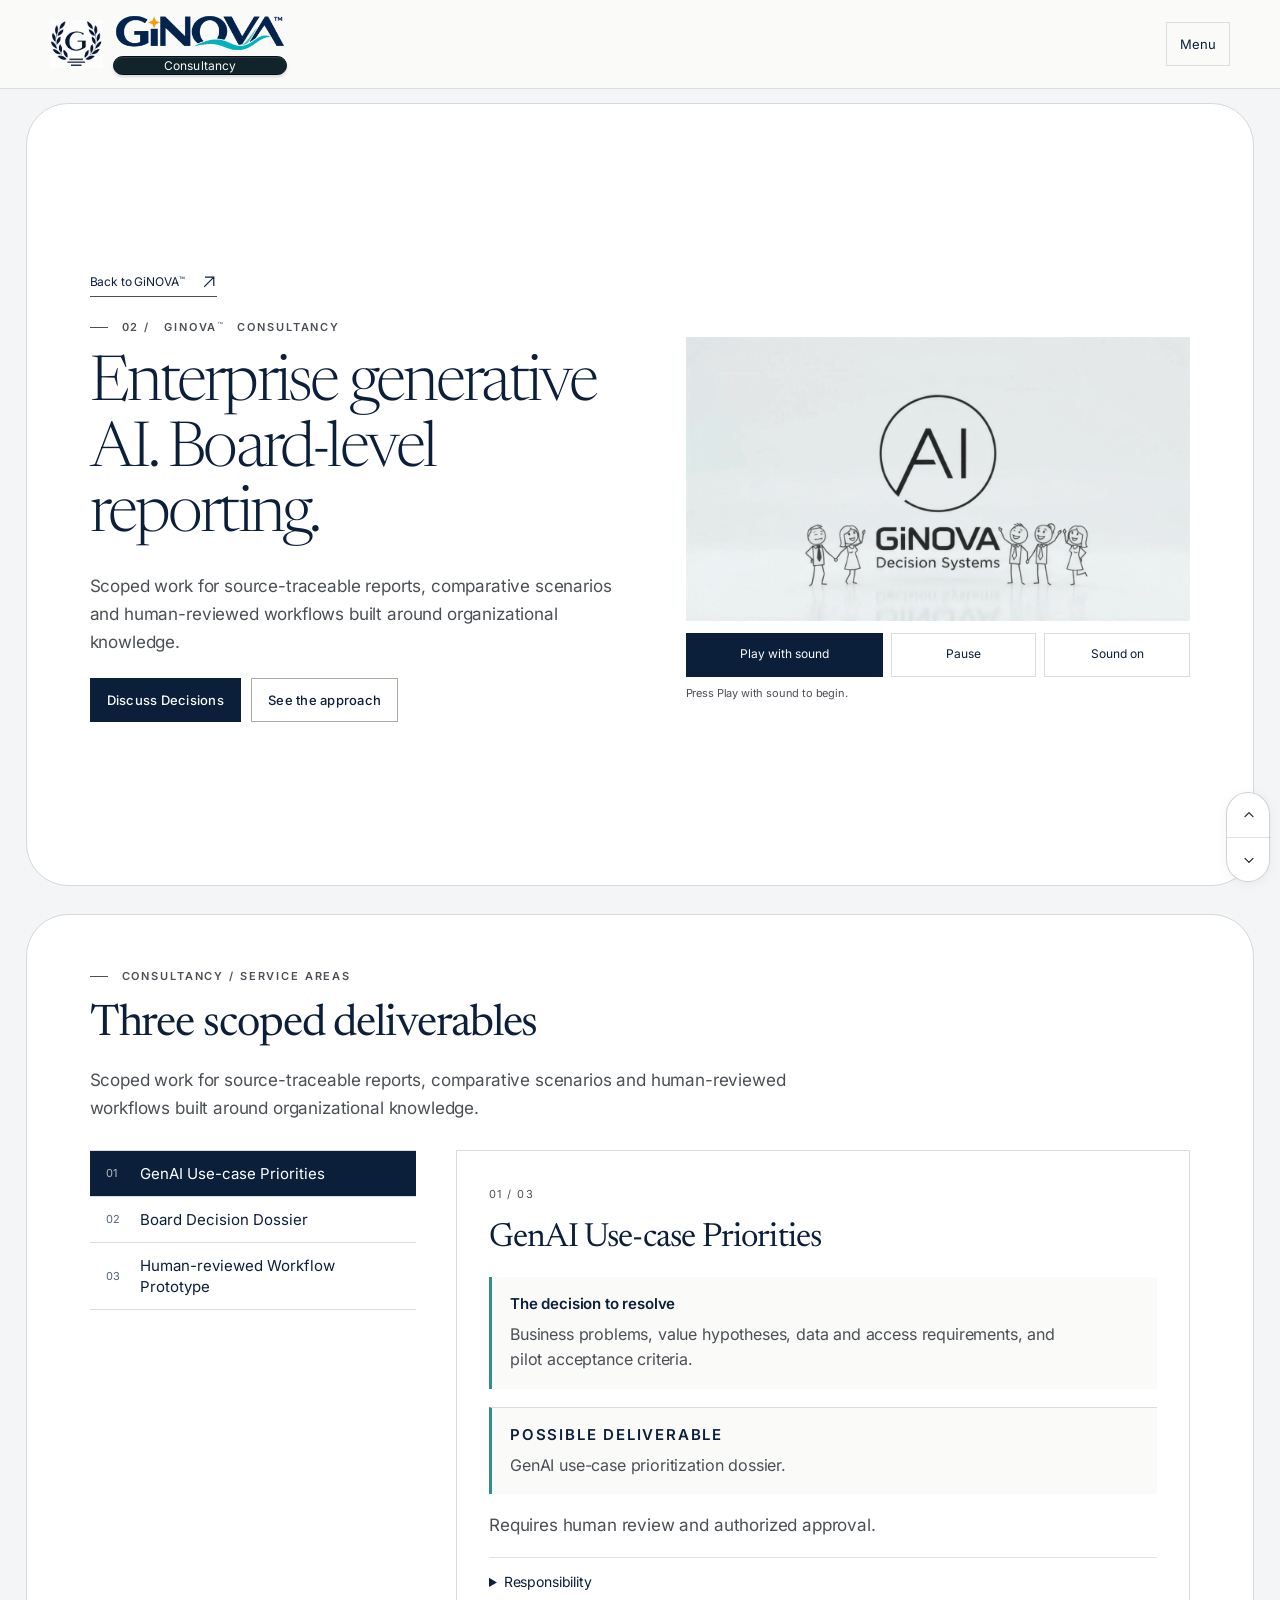
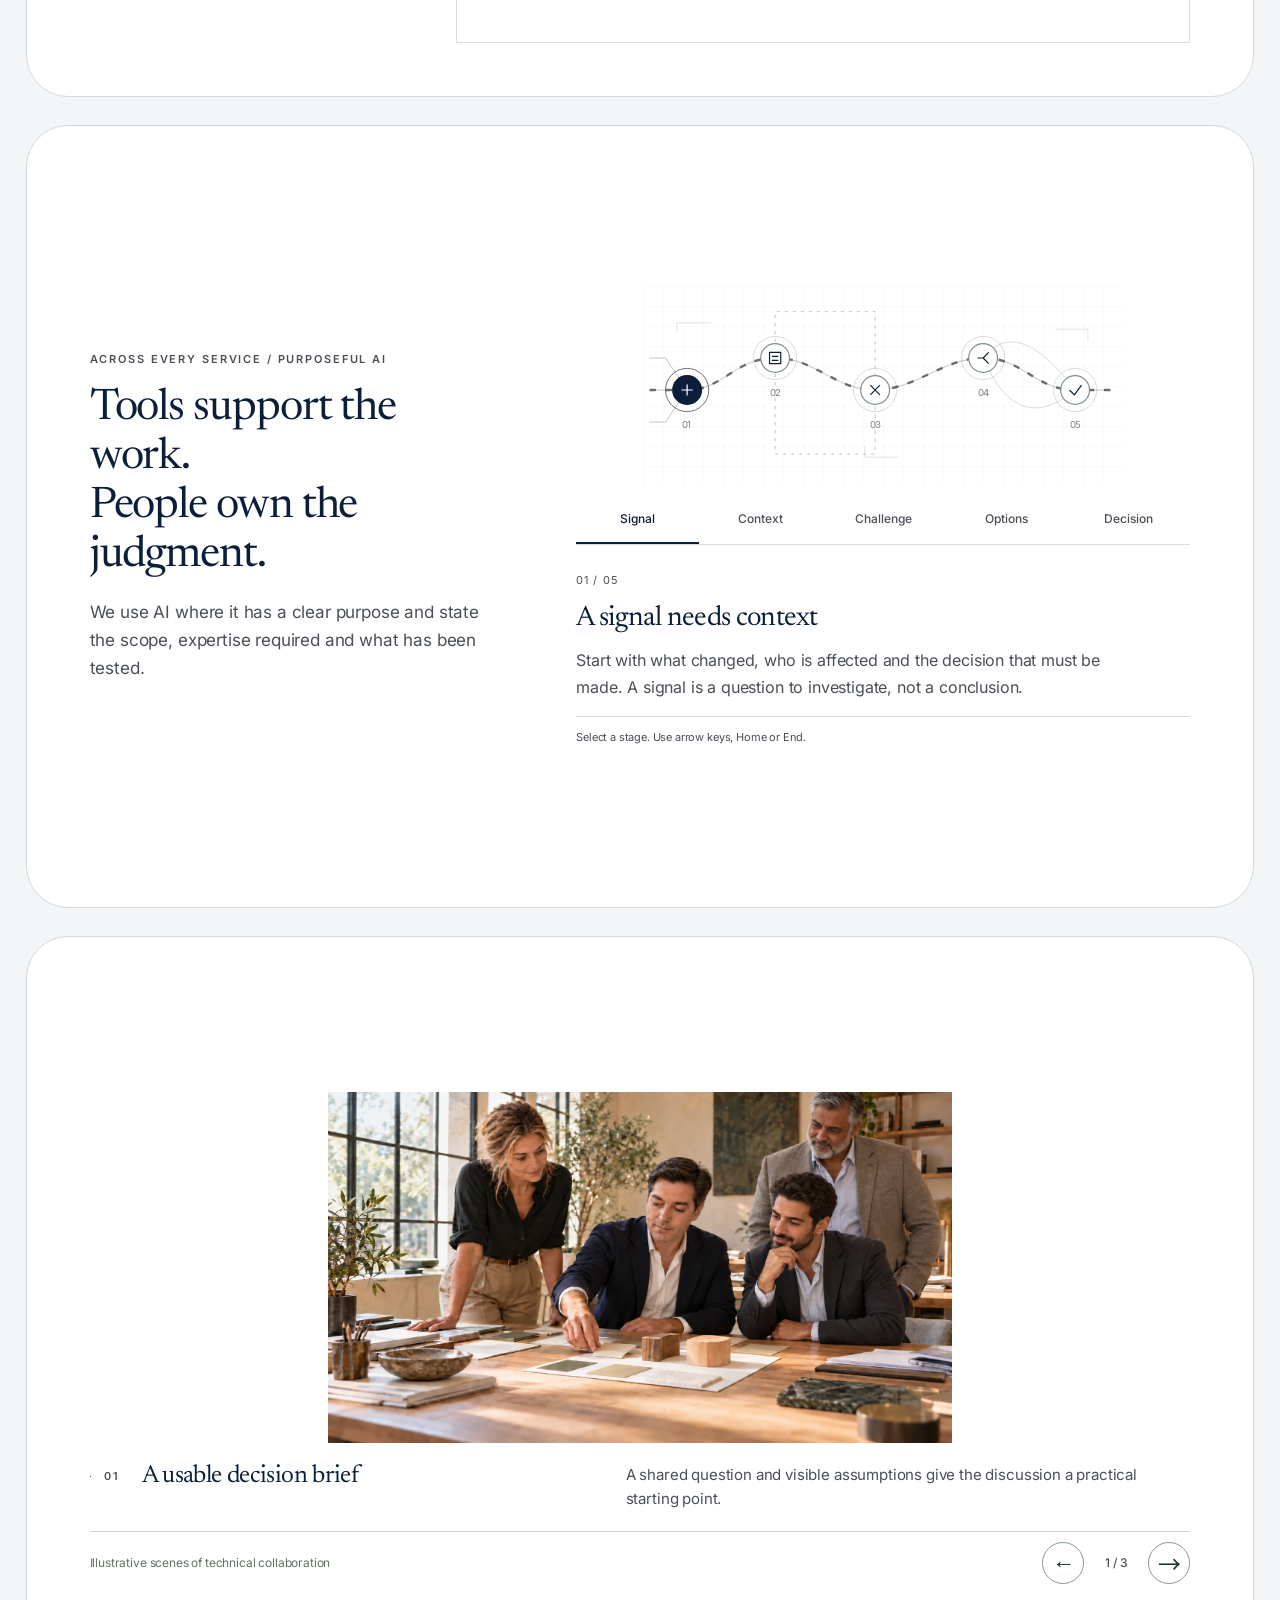
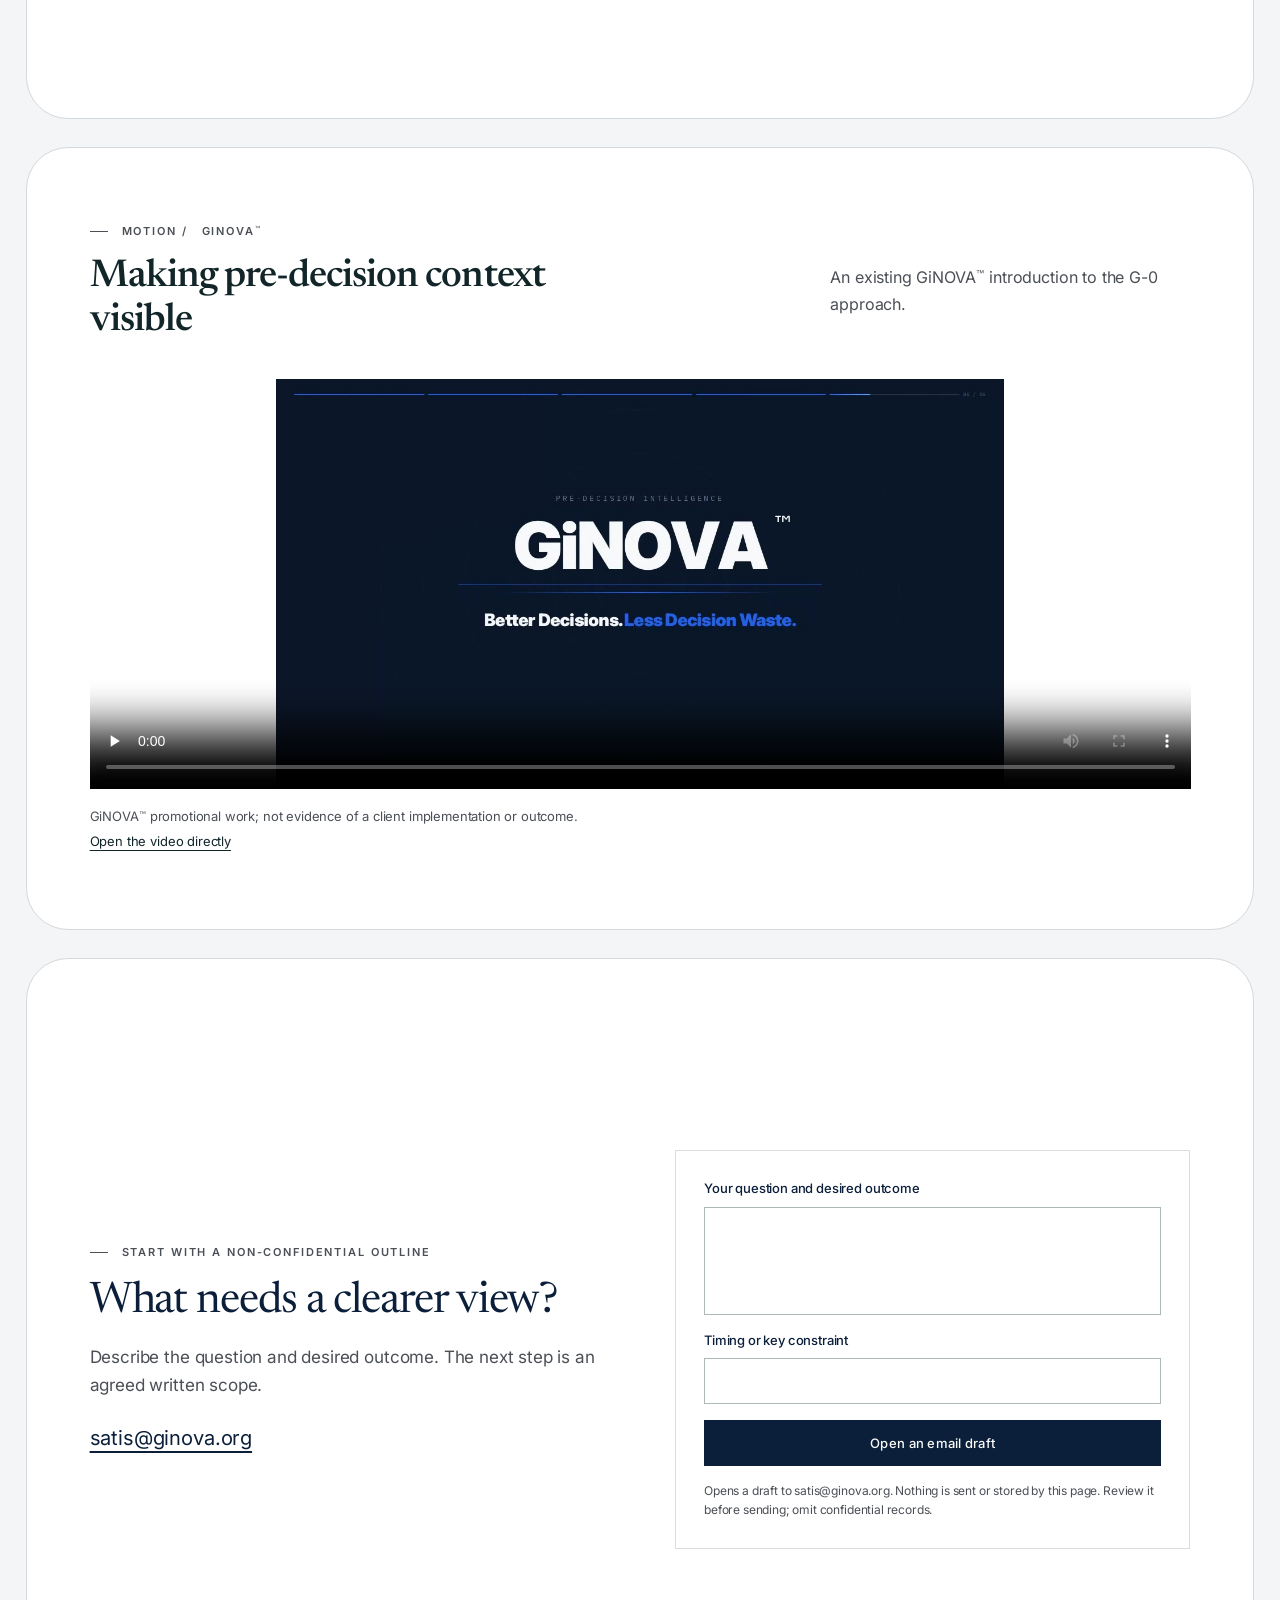
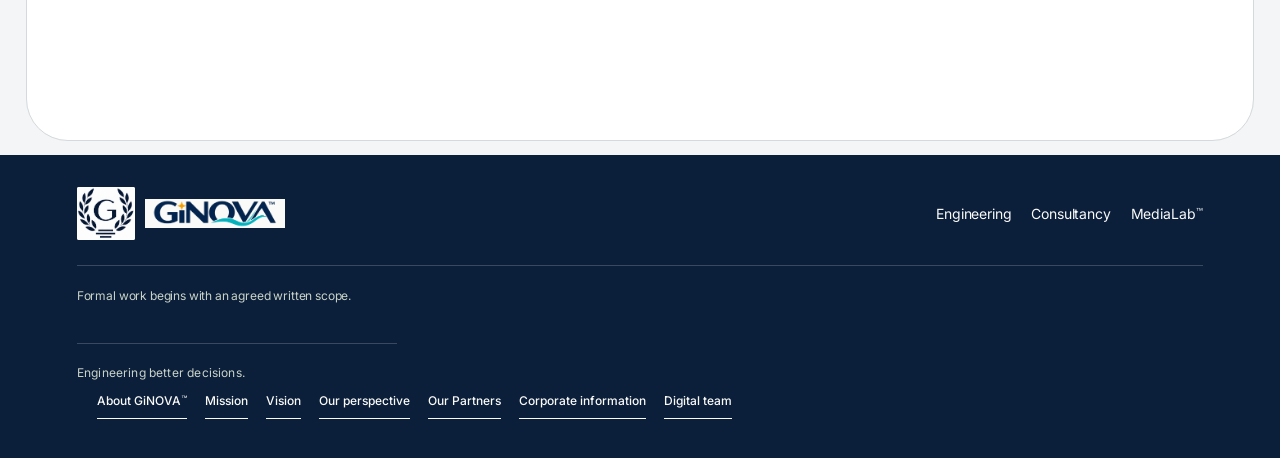
==== commit 383a3915: "Apply MediaLab trademark consistently across site text and languages" ====
--- a/index.html
+++ b/index.html
@@ -233,7 +233,7 @@
 <link rel="canonical" href="https://consultancy.ginova.net/">
 <link rel="stylesheet" href="/consultancy/consultancy.css">
 <link rel="stylesheet" href="/assets/corporate-review.css"><link rel="stylesheet" href="/assets/uniform-typography.css"><style>html[data-locale-pending] body{visibility:hidden}</style><script>(()=>{const l=new URLSearchParams(location.search).get('lang');if(l&&/^(es|de|it|ar|ru|tr|zh|az|fr)(-|$)/i.test(l)){document.documentElement.setAttribute('data-locale-pending','');window.addEventListener('error',()=>document.documentElement.removeAttribute('data-locale-pending'),{once:true});setTimeout(()=>document.documentElement.removeAttribute('data-locale-pending'),3000)}})();</script><style>.ds-back .text-link{display:inline-flex;align-items:center;gap:16px}.ds-back .text-link::after{content:none}.ds-back .text-link svg{flex:none}</style>
-<link rel="icon" type="image/svg+xml" href="/assets/brand-20261012/favicon.svg"><link rel="stylesheet" href="/assets/brand-20261012/identity.css"><script src="/assets/strategy-20261012/copy.js"></script><link rel="stylesheet" href="/assets/strategy-20261012/strategy.css"><meta name="theme-color" content="#0B1F3B"><meta property="og:type" content="website"><meta property="og:site_name" content="GiNOVA"><meta property="og:title" content="GiNOVA | Enterprise generative AI. Board-level reporting."><meta property="og:description" content="Scoped work for source-traceable reports, comparative scenarios and human-reviewed workflows built around organizational knowledge."><meta property="og:url" content="https://consultancy.ginova.net/"><meta property="og:image" content="https://engineering.ginova.net/assets/media-trademark-20261012/share.png"><meta name="twitter:card" content="summary_large_image"><meta name="twitter:image" content="https://engineering.ginova.net/assets/media-trademark-20261012/share.png"><meta name="robots" content="index,follow"><script src="/assets/owner-redesign-20261012/copy.js"></script><link rel="stylesheet" href="/assets/owner-redesign-20261012/owner.css"><link rel="stylesheet" href="/assets/trademark-20261012/trademark.css"></head><body data-gn-site="consultancy" class="consultancy-page"><a class="skip" href="#top" data-t="skip">Skip to content</a>
+<link rel="icon" type="image/svg+xml" href="/assets/brand-20261012/favicon.svg"><link rel="stylesheet" href="/assets/brand-20261012/identity.css"><script src="/assets/strategy-20261012/copy.js"></script><link rel="stylesheet" href="/assets/strategy-20261012/strategy.css"><meta name="theme-color" content="#0B1F3B"><meta property="og:type" content="website"><meta property="og:site_name" content="GiNOVA"><meta property="og:title" content="GiNOVA | Enterprise generative AI. Board-level reporting."><meta property="og:description" content="Scoped work for source-traceable reports, comparative scenarios and human-reviewed workflows built around organizational knowledge."><meta property="og:url" content="https://consultancy.ginova.net/"><meta property="og:image" content="https://engineering.ginova.net/assets/media-trademark-20261012/share.png"><meta name="twitter:card" content="summary_large_image"><meta name="twitter:image" content="https://engineering.ginova.net/assets/media-trademark-20261012/share.png"><meta name="robots" content="index,follow"><script src="/assets/owner-redesign-20261012/copy.js"></script><link rel="stylesheet" href="/assets/owner-redesign-20261012/owner.css"><link rel="stylesheet" href="/assets/trademark-20261012/trademark.css?v=20261018-medialab-tm"></head><body data-gn-site="consultancy" class="consultancy-page"><a class="skip" href="#top" data-t="skip">Skip to content</a>
 <header class="ginova-branch-header">
   <div class="wrap nav">
     <a class="brand ginova-brand-lockup" href="https://ginova.org/" aria-label="GiNOVA — home" data-route="https://ginova.org/">
@@ -242,7 +242,7 @@
     </a>
     <button class="menu-toggle" aria-expanded="false" aria-controls="primaryNav" data-t="new.menu">Menu</button>
 <nav class="navlinks" id="primaryNav" aria-label="Primary">
-<a href="https://engineering.ginova.net/" data-route="https://engineering.ginova.net/" data-t="nav.engineering">Engineering</a><a href="https://consultancy.ginova.net/" data-route="https://consultancy.ginova.net/" data-t="nav.consultancy" aria-current="page">Consultancy</a><a href="https://medialab.ginova.net/" data-route="https://medialab.ginova.net/" data-t="nav.medialab">MediaLab</a><div class="language-switcher" data-language-theme="decision"><select id="language-select" class="language-native" aria-label="Language"><option value="es" lang="es" dir="ltr">Español</option><option value="en" lang="en" dir="ltr" selected>English</option><option value="de" lang="de" dir="ltr">Deutsch</option><option value="it" lang="it" dir="ltr">Italiano</option><option value="ar" lang="ar" dir="rtl">العربية</option><option value="ru" lang="ru" dir="ltr">Русский</option><option value="tr" lang="tr" dir="ltr">Türkçe</option><option value="zh" lang="zh-Hans" dir="ltr">简体中文</option><option value="az" lang="az" dir="ltr">Azerbaycani</option><option value="fr" lang="fr" dir="ltr">Français</option></select></div>
+<a href="https://engineering.ginova.net/" data-route="https://engineering.ginova.net/" data-t="nav.engineering">Engineering</a><a href="https://consultancy.ginova.net/" data-route="https://consultancy.ginova.net/" data-t="nav.consultancy" aria-current="page">Consultancy</a><a href="https://medialab.ginova.net/" data-route="https://medialab.ginova.net/" data-t="nav.medialab">MediaLab™</a><div class="language-switcher" data-language-theme="decision"><select id="language-select" class="language-native" aria-label="Language"><option value="es" lang="es" dir="ltr">Español</option><option value="en" lang="en" dir="ltr" selected>English</option><option value="de" lang="de" dir="ltr">Deutsch</option><option value="it" lang="it" dir="ltr">Italiano</option><option value="ar" lang="ar" dir="rtl">العربية</option><option value="ru" lang="ru" dir="ltr">Русский</option><option value="tr" lang="tr" dir="ltr">Türkçe</option><option value="zh" lang="zh-Hans" dir="ltr">简体中文</option><option value="az" lang="az" dir="ltr">Azerbaycani</option><option value="fr" lang="fr" dir="ltr">Français</option></select></div>
     <button type="button" class="header-contact-icon" onclick="goStart()" data-header-contact aria-label="Contact" title="Contact"><svg viewbox="0 0 16 16" aria-hidden="true" focusable="false"><circle cx="8" cy="4" r="1.6"></circle><circle cx="4.5" cy="11" r="1.6"></circle><circle cx="11.5" cy="11" r="1.6"></circle></svg><span class="header-contact-tooltip" aria-hidden="true">Contact</span></button>
     <a data-strategy="common.about" href="https://ginova.org/#gn-company-overview">About</a><a data-strategy="common.contact" href="#start">Contact</a></nav>
   </div>
@@ -267,7 +267,7 @@
 
 <section id="welcome-chapter" hidden><div class="wrap welcome-chapter-wrap"><p class="eyebrow" data-t="hero.tag">02 / GiNOVA Consultancy</p><h2 data-t="branch.name">GiNOVA Consultancy</h2><div class="welcome-mobile-host"></div></div></section><section id="services" class="consultancy-services"><div class="wrap"><p class="eyebrow" data-t="services.tag">Consultancy / Service areas</p><h2 data-t="services.title">Expertise around the question.</h2><p class="lead" data-t="services.body">Select an area. Each engagement has its own scope, inputs and deliverables.</p><div class="consultancy-tab-layout"><div id="service-tabs" class="consultancy-tabs" role="tablist" data-aria="services.tag"></div><label class="compact-picker"><span data-t="nav.services">Services</span><select id="service-select"></select></label><article class="consultancy-panel" id="service-panel" role="tabpanel" tabindex="0"><span class="service-index" aria-hidden="true">01 / 03</span><h3 id="service-name" data-t="services.0.name" data-dynamic-heading="services">GenAI Use-case Priorities</h3><div class="gn-service-problem"><h4 data-strategy="common.problem">The decision to resolve</h4><p id="service-body"></p></div><div class="service-output"><h4 data-t="services.output">Possible deliverable</h4><p id="service-output"></p></div><p id="service-responsibility" class="gn-service-responsibility"></p><details class="gn-offer-terms" id="scope"><summary data-owner="responsibilityLabel">Responsibility</summary><div class="wrap consultancy-text"><p class="eyebrow" data-t="boundary.tag">Scope / Evidence / Responsibility</p><h2 data-t="boundary.title">Clear limits. Agreed responsibilities.</h2><p class="lead" data-t="boundary.body">Each engagement is scoped around project needs and available expertise. Exploratory work and prototypes are identified separately from validated, production-ready systems.</p><p class="scope-note" data-t="boundary.note">Agree the question, deliverable, review criteria, timing and authorized data use before work starts.</p><p class="scope-note regulatory-note" data-t="services.scope">No statutory audit, tax, legal or regulated investment advice is implied. Professional authorization is checked where required.</p></div></details></article></div></div></section><section class="ds-workflow-slice" aria-label="Decision workflow" id="method"><div class="wrap"><div class="ds-intelligence" id="ds-intelligence" data-stage="0" role="region" data-aria="motion.region" aria-label="Interactive decision workflow"><div class="motion-intro"><p class="motion-kicker" data-t="method.tag">Across every service / Purposeful AI</p><h2 data-t-html="method.title">Tools support the work.<br>People own the judgment.</h2><p class="motion-disclaimer" data-t="method.body">We use AI where it has a clear purpose and state the scope, expertise required and what has been tested.</p></div><div class="motion-demo"><svg class="intelligence-drawing" viewbox="0 0 600 250" aria-hidden="true" focusable="false"><defs><lineargradient id="intelligence-spectrum"><stop stop-color="#9a7a47"></stop><stop offset=".5" stop-color="#718975"></stop><stop offset="1" stop-color="#9a7a47"></stop></lineargradient><pattern id="intelligence-grid" width="25" height="25" patternunits="userSpaceOnUse"><path d="M25 0H0V25" fill="none" stroke="#a3a796" stroke-opacity=".10"></path></pattern></defs><rect width="600" height="250" fill="url(#intelligence-grid)"></rect><g class="sketch-rails" fill="none" stroke="#819185" stroke-width="1"><path d="M8 90H28L55 130 M8 130H55 M8 170H28L55 130 M55 130C100 130 115 90 165 90S240 130 290 130S375 90 425 90S490 130 540 130H585"></path><path d="M165 90V32H290V130 M165 90V210H290V130" stroke-dasharray="4 6"></path><path class="option-branches" d="M425 90Q468 35 540 130 M425 90Q468 190 540 130"></path><path d="M42 58V46H85 M277 200V214H319 M515 54H556V68" stroke-opacity=".5"></path></g><path class="intelligence-flow" d="M8 130H55C100 130 115 90 165 90S240 130 290 130S375 90 425 90S490 130 540 130H585" fill="none" stroke="url(#intelligence-spectrum)" stroke-width="3"></path><path class="decision-commit-line" opacity="0" d="M425 90C480 90 490 130 540 130H585" fill="none" stroke="#9a7a47" stroke-width="3"></path><g class="decision-station is-active" data-station="0" transform="translate(55 130)"><circle class="station-halo" r="27" fill="none" stroke="#819185" stroke-opacity="0.35" stroke-width="1"></circle><circle r="18" fill="#f3f0e8" stroke="#819185" stroke-width="1.5"></circle><path fill="none" stroke="#173e32" stroke-width="1.5" d="M-7 0H7M0-7V7"></path></g><g class="decision-station" data-station="1" transform="translate(165 90)"><circle class="station-halo" r="27" fill="none" stroke="#819185" stroke-opacity="0.35" stroke-width="1"></circle><circle r="18" fill="#f3f0e8" stroke="#819185" stroke-width="1.5"></circle><path fill="none" stroke="#173e32" stroke-width="1.5" d="M-7-7H7V7H-7ZM-4-2H4M-4 3H4"></path></g><g class="decision-station" data-station="2" transform="translate(290 130)"><circle class="station-halo" r="27" fill="none" stroke="#819185" stroke-opacity="0.35" stroke-width="1"></circle><circle r="18" fill="#f3f0e8" stroke="#819185" stroke-width="1.5"></circle><path fill="none" stroke="#173e32" stroke-width="1.5" d="M-6-6L6 6M6-6L-6 6"></path></g><g class="decision-station" data-station="3" transform="translate(425 90)"><circle class="station-halo" r="27" fill="none" stroke="#819185" stroke-opacity="0.35" stroke-width="1"></circle><circle r="18" fill="#f3f0e8" stroke="#819185" stroke-width="1.5"></circle><path fill="none" stroke="#173e32" stroke-width="1.5" d="M-7 0H0M0 0L7-7M0 0L7 7"></path></g><g class="decision-station" data-station="4" transform="translate(540 130)"><circle class="station-halo" r="27" fill="none" stroke="#819185" stroke-opacity="0.35" stroke-width="1"></circle><circle r="18" fill="#f3f0e8" stroke="#819185" stroke-width="1.5"></circle><path fill="none" stroke="#173e32" stroke-width="1.5" d="M-7 0L-1 6L8-6"></path></g><g class="drawing-index" fill="#7f8378" font-size="12" font-family="Inter,Arial,sans-serif"><text x="48" y="178">01</text><text x="158" y="138">02</text><text x="283" y="178">03</text><text x="418" y="138">04</text><text x="533" y="178">05</text></g></svg><div class="motion-stages" role="group" data-aria="motion.region" aria-label="Interactive decision workflow"><button type="button" data-motion-stage="0" aria-pressed="true" data-t="map.signal">Signal</button><button type="button" data-motion-stage="1" aria-pressed="false" data-t="map.context">Context</button><button type="button" data-motion-stage="2" aria-pressed="false" data-t="map.challenge">Challenge</button><button type="button" data-motion-stage="3" aria-pressed="false" data-t="map.options">Options</button><button type="button" data-motion-stage="4" aria-pressed="false" data-t="map.decision">Decision</button></div><div class="motion-detail" id="motion-detail"><span class="motion-detail-index" aria-hidden="true">01 / 05</span><h3 id="motion-detail-title" data-t="motion.input" data-dynamic-heading="motion">A signal needs context</h3><p id="motion-detail-body">Start with what changed, who is affected and the decision that must be made. A signal is a question to investigate, not a conclusion.</p></div><div class="motion-controls"><p data-t="motion.keys">Select a stage. Use arrow keys, Home or End.</p></div></div></div></div></section>
 
-<section id="workflow-chapter" hidden><div class="wrap"><p class="eyebrow" data-t="motion.label">APPLIED AI / HUMAN CONTROL</p><h2 data-t="motion.title">Watch a question become a decision.</h2><div class="workflow-mobile-host"></div></div></section><section class="entry-carousel" id="perspectives"><div class="wrap"><div class="decision-scenes" id="decision-scenes" role="region" aria-roledescription="carousel" aria-label="Three perspectives on decision work" data-aria="scene.region" tabindex="-1"><figure class="decision-scene" data-scene="0"><img src="/assets/decision-scenes/scene-1-clients.png?rev=edf3a1a8e7" width="1672" height="941" loading="lazy" decoding="async" alt="Illustrative scene: colleagues discuss materials and organize options around a shared table." data-alt="scene.alt0"><figcaption><span class="eyebrow">01</span><h3 data-t="depth.d1">A usable decision brief</h3><p data-t="scene.body0">A shared question and visible assumptions give the discussion a practical starting point.</p></figcaption></figure><figure class="decision-scene" data-scene="1" hidden><img src="/assets/decision-scenes/scene-2.webp?rev=9eefa55e0e" width="1672" height="941" loading="lazy" decoding="async" alt="Illustrative scene: colleagues review process connections and open questions at a planning board." data-alt="scene.alt1"><figcaption><span class="eyebrow">02</span><h3 data-t="depth.d2">An inspectable recommendation</h3><p data-t="scene.body1">Sources, alternatives and open questions stay visible when a recommendation is reviewed.</p></figcaption></figure><figure class="decision-scene" data-scene="2" hidden><img src="/assets/media-trademark-20261012/scene-3.webp" width="1671" height="941" loading="lazy" decoding="async" alt="Illustrative scene: colleagues in protective clothing review production equipment and readiness." data-alt="scene.alt2"><figcaption><span class="eyebrow">03</span><h3 data-t="depth.d3">A route into accountable action</h3><p data-t="scene.body2">An agreed direction becomes named responsibilities, checks and the next action.</p></figcaption></figure><div class="scene-controls"><p data-t="scene.note">Illustrative scenes of technical collaboration</p><div class="scene-buttons"><button type="button" id="scene-prev" data-aria="scene.prev" aria-label="Previous scene">←</button><span id="scene-status" role="status" aria-live="polite" aria-atomic="true">1 / 3</span><button type="button" id="scene-next" data-aria="scene.next" aria-label="Next scene">→</button></div></div></div></div></section><section class="actual-media actual-video" id="approach-film"><div class="wrap"><div class="media-heading"><div><p class="eyebrow" data-t="media.video.eyebrow">MOTION / GiNOVA</p><h2 data-t="media.video.title">Making pre-decision context visible</h2></div><p data-t="media.video.intro">An existing GiNOVA introduction to the G-0 approach.</p></div><video controls playsinline preload="none" poster="/assets/media-trademark-20261012/g0/decision-context-poster.jpg" aria-label="GiNOVA G-0 introduction"><source src="/assets/media-trademark-20261012/g0/decision-context-pitch.mp4" type="video/mp4"></source></video><p class="media-error" hidden data-t="media.video.error">This browser could not open the video. You can open the video file directly.</p><p class="media-caption" data-t="media.caption">GiNOVA promotional work; not evidence of a client implementation or outcome.</p><a class="media-fallback" href="/assets/media-trademark-20261012/g0/decision-context-pitch.mp4" data-t="media.video.fallback">Open the video directly</a></div></section><section id="start" class="consultancy-contact"><div class="wrap consultancy-contact-grid"><div><p class="eyebrow" data-t="contact.tag">Start with a non-confidential outline</p><h2 data-t="contact.title">What needs a clearer view?</h2><p class="lead" data-t="contact.body">Describe the question and desired outcome. The next step is an agreed written scope.</p><a class="proposal-mail" href="mailto:satis@ginova.org">satis@ginova.org</a></div><form id="consultancy-enquiry" class="consultancy-form"><label><span data-t="contact.question">Your question and desired outcome</span><textarea name="question" rows="3" required maxlength="1200"></textarea></label><label><span data-t="contact.timing">Timing or key constraint</span><input name="timing" type="text" maxlength="150"></label><button type="submit" class="cta" data-t="contact.submit">Open an email draft</button><p class="scope-note" data-t="contact.note">Opens a draft to satis@ginova.org. Nothing is sent or stored by this page. Review it before sending; omit confidential records.</p></form></div></section></main><footer><div class="wrap consultancy-footer"><a href="https://ginova.org/" data-route="https://ginova.org/" class="footer-brand"><img src="/assets/brand-20261012/crest.png" width="48" height="48" alt="GiNOVA"><img src="/assets/brand-20261012/primary.png" width="140" height="29" alt="GiNOVA"></a><nav><a href="https://engineering.ginova.net/" data-route="https://engineering.ginova.net/" data-t="nav.engineering">Engineering</a><a href="https://consultancy.ginova.net/" data-route="https://consultancy.ginova.net/" data-t="nav.consultancy">Consultancy</a><a href="https://medialab.ginova.net/" data-route="https://medialab.ginova.net/" data-t="nav.medialab">MediaLab</a></nav><p data-t="footer.note">Formal work begins with an agreed written scope.</p></div></footer><script src="/assets/i18n-data.js"></script><script src="/assets/i18n-core.js"></script><script src="/consultancy/consultancy-data.js"></script><script src="/assets/owner-redesign-20261012/consultancy-offers.js"></script><script src="/consultancy/consultancy.js"></script><script src="/consultancy/decision-presentation.js"></script><script src="/consultancy/decision-motion.js"></script><script src="/consultancy/decision-welcome.js"></script><script src="/assets/language-switcher.js"></script><script src="/assets/header-contact.js"></script><script src="/assets/section-elevator.js"></script>
-<script src="/assets/corporate-copy.js"></script><script src="/assets/corporate-review.js"></script><script>document.documentElement.removeAttribute("data-locale-pending");</script><script src="/assets/brand-20261012/identity.js"></script><script src="/assets/strategy-20261012/strategy.js"></script><script src="/assets/owner-redesign-20261012/owner.js"></script><script src="/assets/trademark-20261012/trademark.js"></script></body>
+<section id="workflow-chapter" hidden><div class="wrap"><p class="eyebrow" data-t="motion.label">APPLIED AI / HUMAN CONTROL</p><h2 data-t="motion.title">Watch a question become a decision.</h2><div class="workflow-mobile-host"></div></div></section><section class="entry-carousel" id="perspectives"><div class="wrap"><div class="decision-scenes" id="decision-scenes" role="region" aria-roledescription="carousel" aria-label="Three perspectives on decision work" data-aria="scene.region" tabindex="-1"><figure class="decision-scene" data-scene="0"><img src="/assets/decision-scenes/scene-1-clients.png?rev=edf3a1a8e7" width="1672" height="941" loading="lazy" decoding="async" alt="Illustrative scene: colleagues discuss materials and organize options around a shared table." data-alt="scene.alt0"><figcaption><span class="eyebrow">01</span><h3 data-t="depth.d1">A usable decision brief</h3><p data-t="scene.body0">A shared question and visible assumptions give the discussion a practical starting point.</p></figcaption></figure><figure class="decision-scene" data-scene="1" hidden><img src="/assets/decision-scenes/scene-2.webp?rev=9eefa55e0e" width="1672" height="941" loading="lazy" decoding="async" alt="Illustrative scene: colleagues review process connections and open questions at a planning board." data-alt="scene.alt1"><figcaption><span class="eyebrow">02</span><h3 data-t="depth.d2">An inspectable recommendation</h3><p data-t="scene.body1">Sources, alternatives and open questions stay visible when a recommendation is reviewed.</p></figcaption></figure><figure class="decision-scene" data-scene="2" hidden><img src="/assets/media-trademark-20261012/scene-3.webp" width="1671" height="941" loading="lazy" decoding="async" alt="Illustrative scene: colleagues in protective clothing review production equipment and readiness." data-alt="scene.alt2"><figcaption><span class="eyebrow">03</span><h3 data-t="depth.d3">A route into accountable action</h3><p data-t="scene.body2">An agreed direction becomes named responsibilities, checks and the next action.</p></figcaption></figure><div class="scene-controls"><p data-t="scene.note">Illustrative scenes of technical collaboration</p><div class="scene-buttons"><button type="button" id="scene-prev" data-aria="scene.prev" aria-label="Previous scene">←</button><span id="scene-status" role="status" aria-live="polite" aria-atomic="true">1 / 3</span><button type="button" id="scene-next" data-aria="scene.next" aria-label="Next scene">→</button></div></div></div></div></section><section class="actual-media actual-video" id="approach-film"><div class="wrap"><div class="media-heading"><div><p class="eyebrow" data-t="media.video.eyebrow">MOTION / GiNOVA</p><h2 data-t="media.video.title">Making pre-decision context visible</h2></div><p data-t="media.video.intro">An existing GiNOVA introduction to the G-0 approach.</p></div><video controls playsinline preload="none" poster="/assets/media-trademark-20261012/g0/decision-context-poster.jpg" aria-label="GiNOVA G-0 introduction"><source src="/assets/media-trademark-20261012/g0/decision-context-pitch.mp4" type="video/mp4"></source></video><p class="media-error" hidden data-t="media.video.error">This browser could not open the video. You can open the video file directly.</p><p class="media-caption" data-t="media.caption">GiNOVA promotional work; not evidence of a client implementation or outcome.</p><a class="media-fallback" href="/assets/media-trademark-20261012/g0/decision-context-pitch.mp4" data-t="media.video.fallback">Open the video directly</a></div></section><section id="start" class="consultancy-contact"><div class="wrap consultancy-contact-grid"><div><p class="eyebrow" data-t="contact.tag">Start with a non-confidential outline</p><h2 data-t="contact.title">What needs a clearer view?</h2><p class="lead" data-t="contact.body">Describe the question and desired outcome. The next step is an agreed written scope.</p><a class="proposal-mail" href="mailto:satis@ginova.org">satis@ginova.org</a></div><form id="consultancy-enquiry" class="consultancy-form"><label><span data-t="contact.question">Your question and desired outcome</span><textarea name="question" rows="3" required maxlength="1200"></textarea></label><label><span data-t="contact.timing">Timing or key constraint</span><input name="timing" type="text" maxlength="150"></label><button type="submit" class="cta" data-t="contact.submit">Open an email draft</button><p class="scope-note" data-t="contact.note">Opens a draft to satis@ginova.org. Nothing is sent or stored by this page. Review it before sending; omit confidential records.</p></form></div></section></main><footer><div class="wrap consultancy-footer"><a href="https://ginova.org/" data-route="https://ginova.org/" class="footer-brand"><img src="/assets/brand-20261012/crest.png" width="48" height="48" alt="GiNOVA"><img src="/assets/brand-20261012/primary.png" width="140" height="29" alt="GiNOVA"></a><nav><a href="https://engineering.ginova.net/" data-route="https://engineering.ginova.net/" data-t="nav.engineering">Engineering</a><a href="https://consultancy.ginova.net/" data-route="https://consultancy.ginova.net/" data-t="nav.consultancy">Consultancy</a><a href="https://medialab.ginova.net/" data-route="https://medialab.ginova.net/" data-t="nav.medialab">MediaLab™</a></nav><p data-t="footer.note">Formal work begins with an agreed written scope.</p></div></footer><script src="/assets/i18n-data.js"></script><script src="/assets/i18n-core.js"></script><script src="/consultancy/consultancy-data.js"></script><script src="/assets/owner-redesign-20261012/consultancy-offers.js"></script><script src="/consultancy/consultancy.js"></script><script src="/consultancy/decision-presentation.js"></script><script src="/consultancy/decision-motion.js"></script><script src="/consultancy/decision-welcome.js"></script><script src="/assets/language-switcher.js"></script><script src="/assets/header-contact.js"></script><script src="/assets/section-elevator.js"></script>
+<script src="/assets/corporate-copy.js"></script><script src="/assets/corporate-review.js"></script><script>document.documentElement.removeAttribute("data-locale-pending");</script><script src="/assets/brand-20261012/identity.js"></script><script src="/assets/strategy-20261012/strategy.js"></script><script src="/assets/owner-redesign-20261012/owner.js"></script><script src="/assets/trademark-20261012/trademark.js?v=20261018-medialab-tm"></script></body>
 
 </html>
--- a/assets/brand-20261012/identity.css
+++ b/assets/brand-20261012/identity.css
@@ -1,10 +1,10 @@
-/* Supplied GiNOVA identity, 12 October 2026. Artwork is an exact clipped viewport of the owner-provided board. */
+/* GiNOVA identity: fuller owner-approved wordmark, 13 October 2026. */
 :root{--gn-navy:#0B1F3B;--gn-white:#FAFAF8;--gn-graphite:#4B4F56;--gn-teal:#2F8F8F;--ivory:#FAFAF8;--paper:#FAFAF8;--ink:#0B1F3B;--green:#0B1F3B;--grey:#4B4F56;--muted:#4B4F56;--bronze:#4B4F56;--accent:#2F8F8F;--line:#d8dedf;--stone:#d8dedf}
 body>header{background:var(--gn-white)!important;color:var(--gn-navy)!important}
 /* Language controls retain their theme-specific readable foreground/background pair. */
 body:has(.portal-stage)>footer,body:not(:has(.portal-stage))>footer{background:var(--gn-navy);color:var(--gn-white)}
 .ginova-wordmark-frame{background:var(--gn-white)!important;border-radius:2px!important;padding:4px 6px!important;overflow:hidden!important}
-.ginova-wordmark-frame .ginova-wordmark,header .ginova-wordmark-frame .ginova-wordmark{width:148px!important;height:auto!important;aspect-ratio:980/228;object-fit:contain!important;filter:none!important}
+.ginova-wordmark-frame .ginova-wordmark,header .ginova-wordmark-frame .ginova-wordmark{width:148px!important;height:auto!important;aspect-ratio:1232/283;object-fit:contain!important;filter:none!important}
 header .ginova-crest-frame{width:53px!important;height:50px!important;flex:0 0 53px!important;background:var(--gn-white);border-radius:2px}
 header .ginova-crest-frame>img{position:static!important;left:auto!important;top:auto!important;width:53px!important;height:48px!important;object-fit:contain!important;max-width:100%!important;margin:0!important;filter:none!important}
 footer img[src$="/crest.png"]{width:58px!important;height:53px!important;object-fit:contain!important;background:var(--gn-white);border-radius:2px;filter:none!important;opacity:1!important}
@@ -24,3 +24,7 @@
 
 @media(min-width:951px){body:has(.portal-stage)>header .brand-line{display:block;}}
 body>footer img[src$="/brand-20261012/primary.png"]{object-fit:contain;background:var(--gn-white);}
+
+/* This wordmark includes its own trademark notice. */
+.ginova-wordmark-frame.gn-tm-logo::after,.gn-tm-image:has(>img[src$="/brand-20261012/primary.png"])::after{content:none!important;}
+
--- a/assets/owner-redesign-20261012/owner.css
+++ b/assets/owner-redesign-20261012/owner.css
@@ -108,3 +108,128 @@
 
 /* Latest owner choice: white portal header with restrained raised depth. */
 body:has(.portal-stage)>header{background:#ffffff!important;box-shadow:inset 0 1px 0 #ffffff,0 2px 5px #0b1f3b18;}
+
+/* Proposed GiNOVA header presence refinement.
+   Scope: current Portal, Engineering and Consultancy only.
+   Append to assets/owner-redesign-20261012/owner.css after existing rules.
+   Artwork: assets/brand-20261012/primary.png, 1232 x 283; alpha height 251.
+   40px canvas height gives about 35.5px visible artwork; 32px gives 28.4px.
+   Existing crest, wordmark colors, division badges and language behavior stay.
+   Footer sizing and the separate trademark fix are outside this proposal. */
+
+body[data-gn-site="portal"]:has(.portal-stage)>header,
+body:is([data-gn-site="engineering"],[data-gn-site="consultancy"])>header.ginova-branch-header {
+  --gn-presence-logo-height:40px;
+  --gn-presence-logo-width:174.14px;
+}
+
+/* Remove the old 26px crop and allow long translated mottos to add height. */
+body[data-gn-site="portal"]:has(.portal-stage)>header {
+  height:auto;
+  min-height:88px;
+  align-items:center;
+  overflow:visible;
+}
+body[data-gn-site="portal"]:has(.portal-stage)>header .ginova-brand-lockup>.gn-owner-wording-stack {
+  flex:0 1 auto!important;
+  height:auto!important;
+  min-height:62px;
+  min-width:var(--gn-presence-logo-width);
+  max-width:340px;
+  justify-content:flex-start;
+  gap:4px;
+}
+body[data-gn-site="portal"]:has(.portal-stage)>header .gn-owner-wording-stack .ginova-wordmark-frame {
+  padding:0!important;
+  flex:0 0 var(--gn-presence-logo-height);
+  height:var(--gn-presence-logo-height);
+  min-height:var(--gn-presence-logo-height);
+  overflow:visible!important;
+}
+body[data-gn-site="portal"]:has(.portal-stage)>header .gn-owner-wording-stack .brand-line {
+  height:auto!important;
+  max-width:100%;
+  white-space:normal;
+  line-height:1.2;
+  transform:none;
+}
+body[data-gn-site="portal"]:has(.portal-stage)>header .gn-owner-wording-stack .brand-line>span {
+  white-space:normal;
+}
+
+/* The branch stack needs 40px artwork + 19px badge + 3px separation.
+   Zero frame padding prevents the old 4px top/bottom padding adding a crop. */
+body:is([data-gn-site="engineering"],[data-gn-site="consultancy"])>header.ginova-branch-header .brand>span:last-child {
+  height:auto;
+  min-height:62px;
+  min-width:var(--gn-presence-logo-width);
+  justify-content:flex-start;
+  gap:3px;
+}
+body:is([data-gn-site="engineering"],[data-gn-site="consultancy"])>header.ginova-branch-header .brand .ginova-wordmark-frame {
+  padding:0!important;
+  height:var(--gn-presence-logo-height);
+  min-height:var(--gn-presence-logo-height);
+  line-height:0;
+  overflow:visible!important;
+}
+body:is([data-gn-site="engineering"],[data-gn-site="consultancy"])>header.ginova-branch-header .brand .bdesc {
+  margin-block-start:0!important;
+}
+
+/* More specific than the existing !important image dimensions in identity.css,
+   brand-lockup.css and owner.css. Preserve the artwork's intrinsic proportions. */
+body[data-gn-site="portal"]:has(.portal-stage)>header .gn-owner-wording-stack .ginova-wordmark-frame .ginova-wordmark,
+body:is([data-gn-site="engineering"],[data-gn-site="consultancy"])>header.ginova-branch-header .brand .ginova-wordmark-frame .ginova-wordmark {
+  display:block!important;
+  height:var(--gn-presence-logo-height)!important;
+  width:var(--gn-presence-logo-width)!important;
+  min-height:0!important;
+  max-width:none!important;
+  aspect-ratio:1232/283;
+  object-fit:contain!important;
+  flex:none!important;
+}
+
+@media(max-width:700px) {
+  body[data-gn-site="portal"]:has(.portal-stage)>header,
+  body:is([data-gn-site="engineering"],[data-gn-site="consultancy"])>header.ginova-branch-header {
+    --gn-presence-logo-height:32px;
+    --gn-presence-logo-width:139.31px;
+  }
+  body[data-gn-site="portal"]:has(.portal-stage)>header {
+    height:auto;
+    min-height:76px;
+  }
+  body[data-gn-site="portal"]:has(.portal-stage)>header .ginova-brand-lockup>.gn-owner-wording-stack {
+    min-height:48px;
+    max-width:min(240px,calc(100vw - 272px));
+    gap:3px;
+  }
+  body:is([data-gn-site="engineering"],[data-gn-site="consultancy"])>header.ginova-branch-header .brand>span:last-child {
+    min-height:54px;
+  }
+}
+
+/* Portrait phones: keep the complete 168px language trigger readable.
+   It can occupy a second row instead of squeezing the larger identity.
+   Header height stays intrinsic; never hide the trigger or clip its popup. */
+@media(max-width:420px) {
+  body[data-gn-site="portal"]:has(.portal-stage)>header {
+    flex-wrap:wrap;
+    row-gap:8px;
+  }
+  body[data-gn-site="portal"]:has(.portal-stage)>header .ginova-brand-lockup {
+    max-width:100%;
+  }
+  body[data-gn-site="portal"]:has(.portal-stage)>header .ginova-brand-lockup>.gn-owner-wording-stack {
+    max-width:calc(100vw - 100px);
+  }
+  body[data-gn-site="portal"]:has(.portal-stage)>header .header-actions {
+    flex:0 0 100%;
+    width:100%;
+    margin:0;
+    justify-content:flex-end;
+  }
+}
+
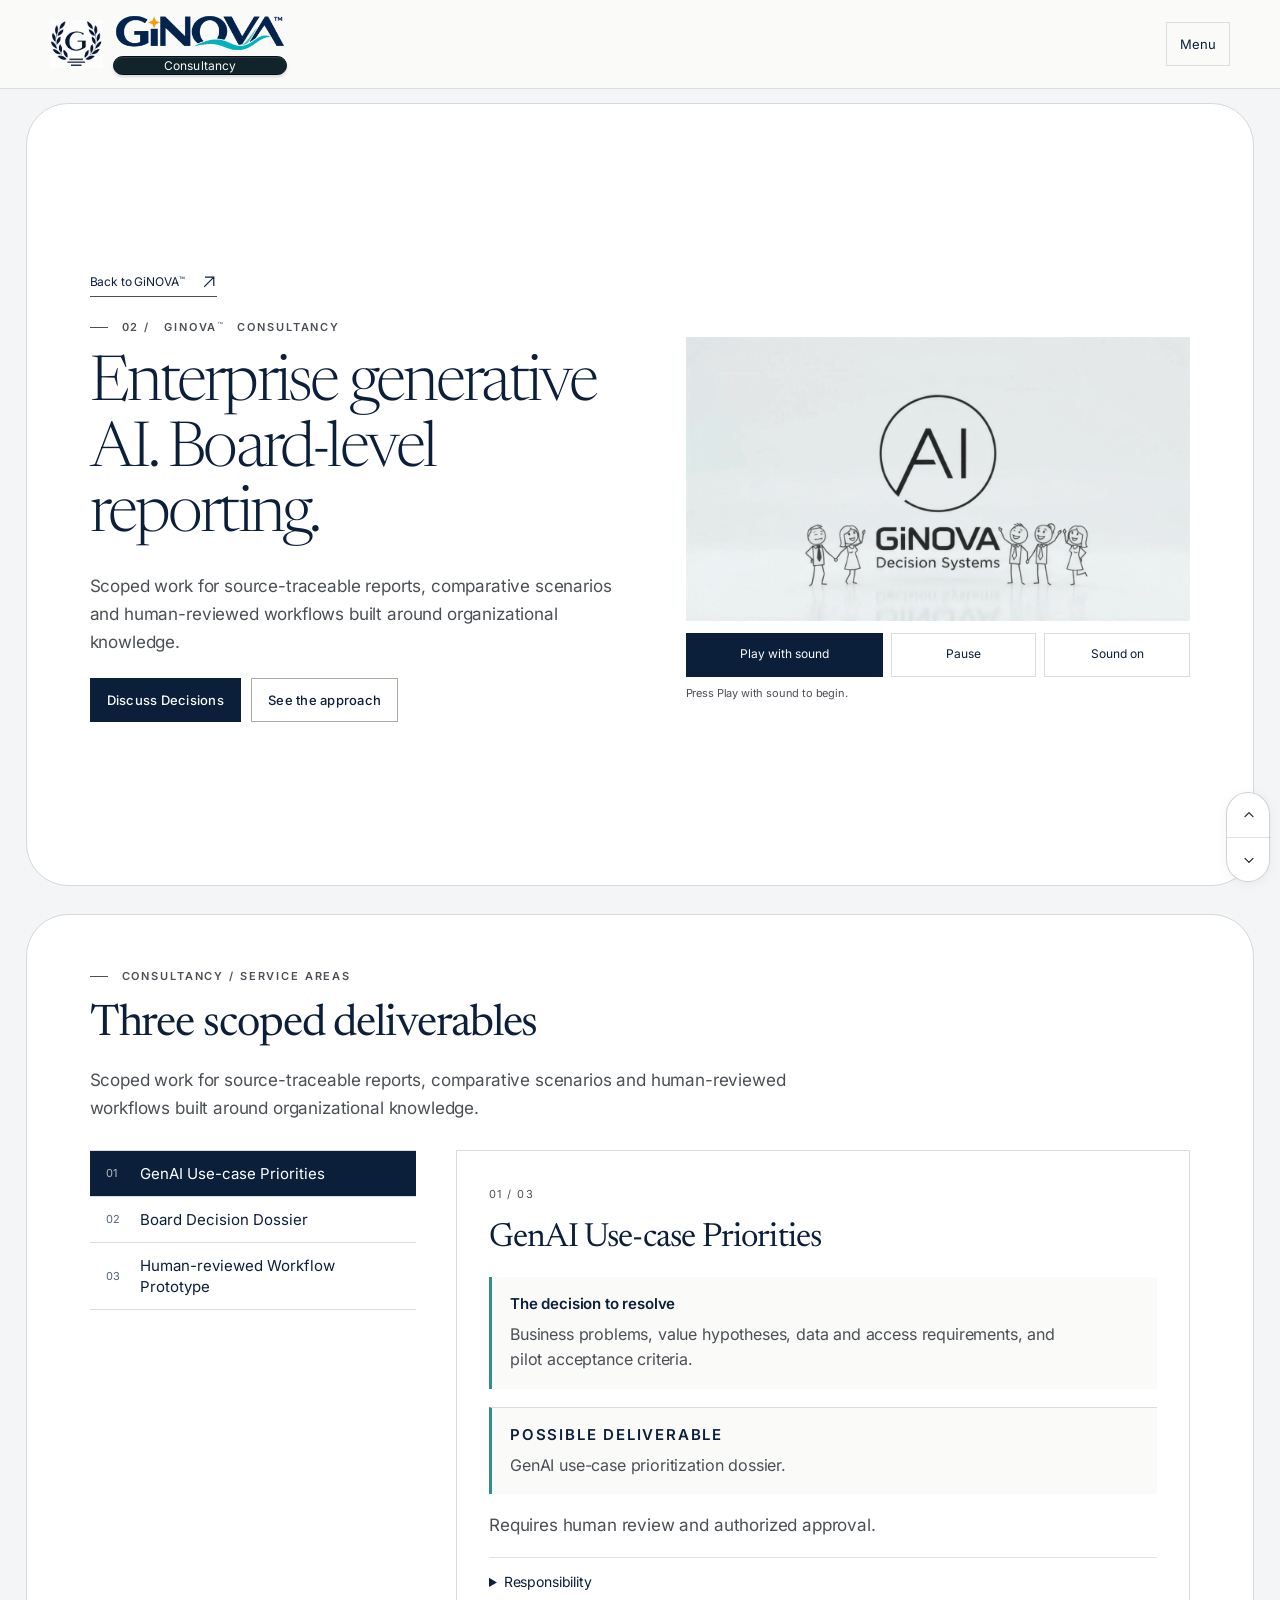
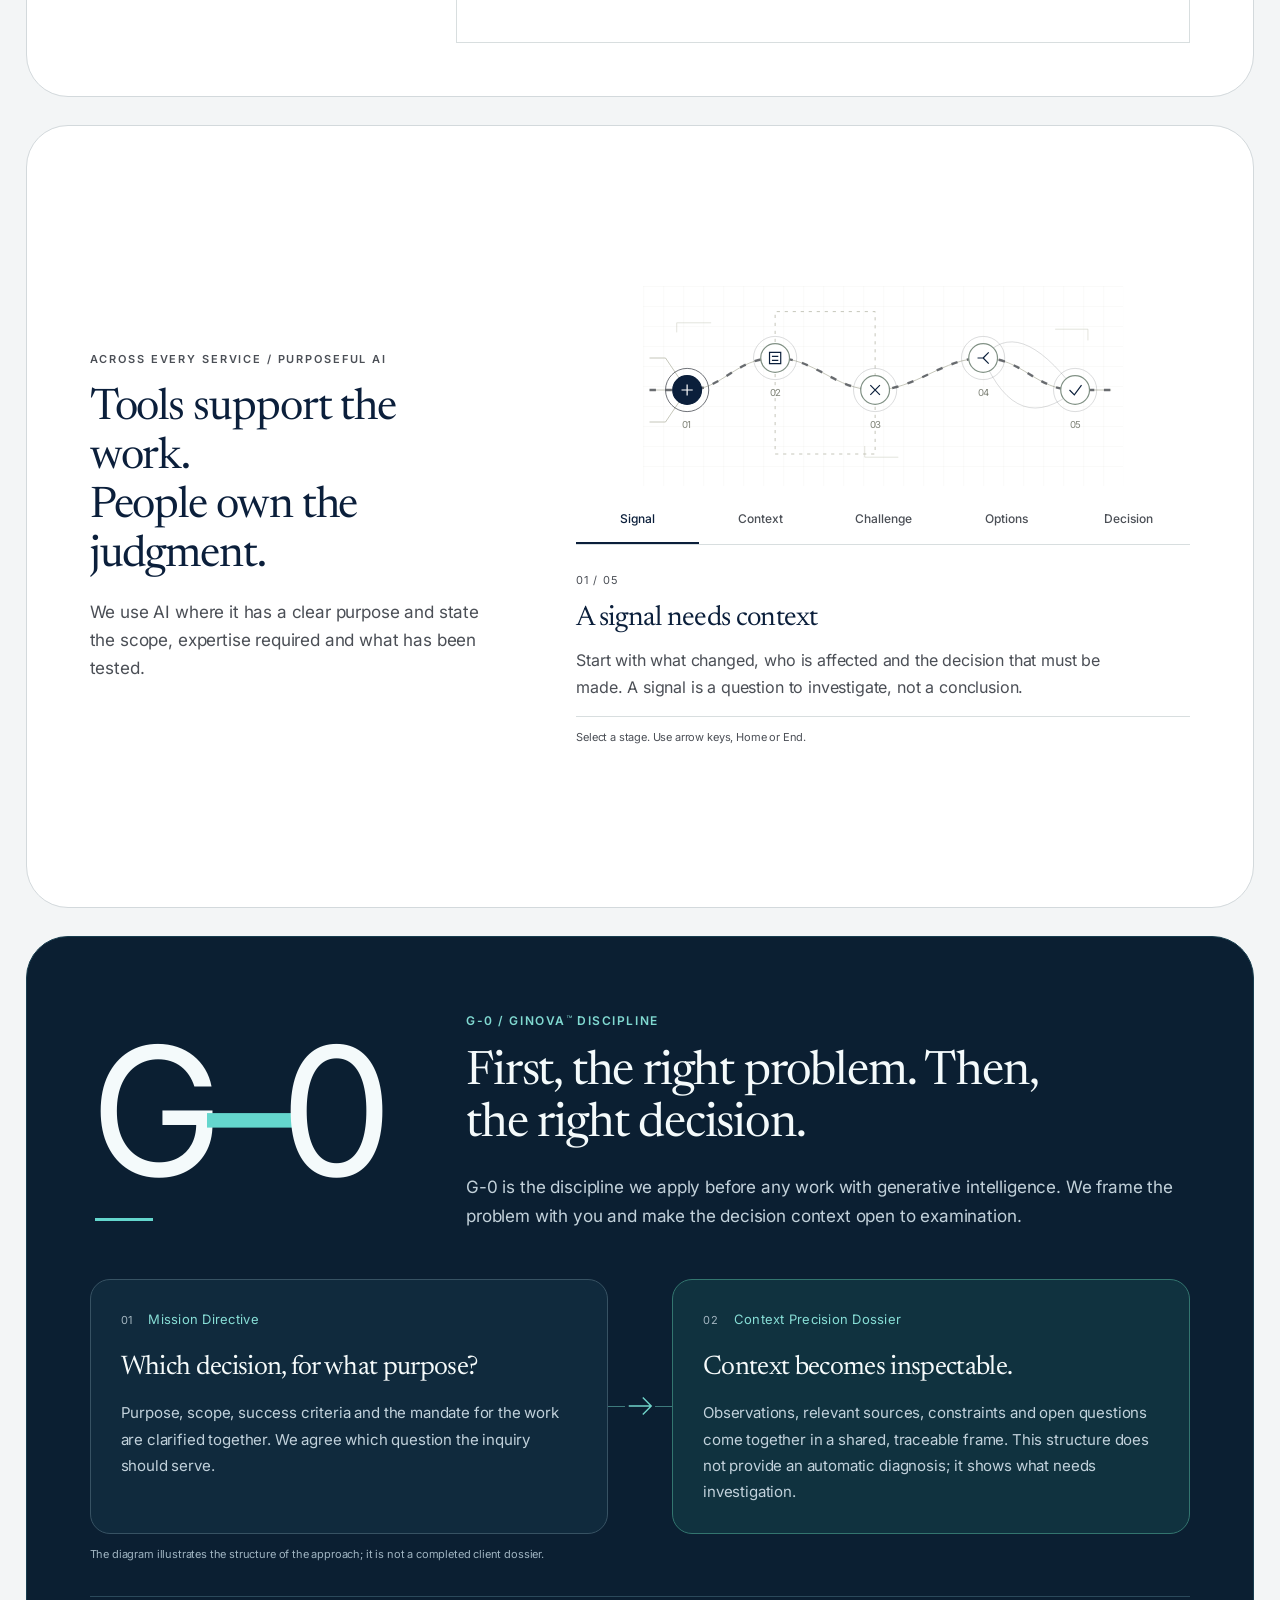
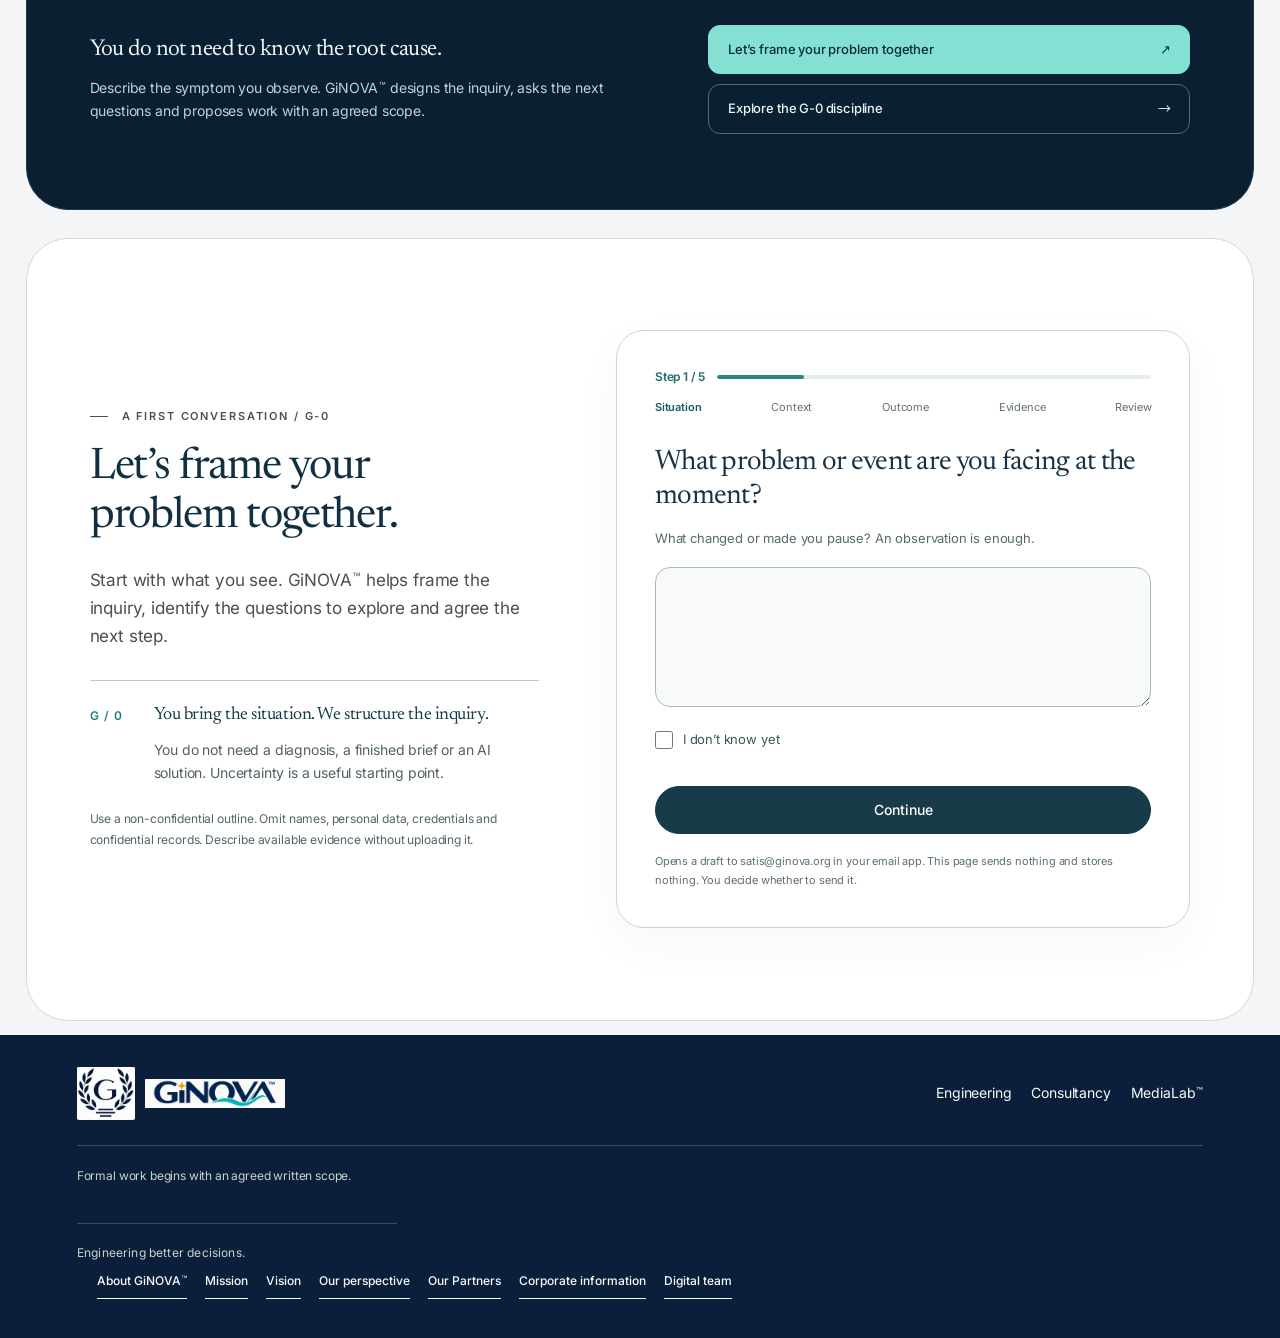
==== commit cbe160b8: "Introduce G-0 discipline and guided homepage enquiry" ====
--- a/index.html
+++ b/index.html
@@ -1,273 +1,359 @@
-<!doctype html>
-<html lang="en">
-<head>
-
-<meta charset="UTF-8">
-<meta name="viewport" content="width=device-width, initial-scale=1.0">
-<title>GiNOVA | Enterprise generative AI. Board-level reporting.</title>
-<meta name="description" content="Scoped work for source-traceable reports, comparative scenarios and human-reviewed workflows built around organizational knowledge.">
-
-
-<link rel="stylesheet" href="/assets/fonts/fonts.css">
-<style>
-:root{
-  --ivory:#F3F0E8; --ink:#171817; --green:#17342C; --grey:#78756F;
-  --stone:#D8D2C7; --bronze:#9A7A47;
-  --serif:'Newsreader', Georgia, serif;
-  --sans:'Inter', -apple-system, sans-serif;
-  --maxw:1240px;
-}
-*{margin:0;padding:0;box-sizing:border-box}
-html{scroll-behavior:smooth}
-@media (prefers-reduced-motion: reduce){ html{scroll-behavior:auto} *,*::before,*::after{animation:none!important;transition:none!important} }
-body{background:var(--ivory);color:var(--ink);font-family:var(--sans);font-size:16px;line-height:1.65;-webkit-font-smoothing:antialiased}
-.wrap{max-width:var(--maxw);margin:0 auto;padding:0 6vw}
-a{color:inherit;text-decoration:none}
-::selection{background:var(--green);color:var(--ivory)}
-.eyebrow{font-family:var(--sans);font-size:11px;letter-spacing:.22em;text-transform:uppercase;color:var(--bronze);font-weight:600;display:flex;align-items:center;gap:14px}
-.eyebrow::before{content:"";width:28px;height:1px;background:var(--bronze)}
-h1,h2,h3{font-family:var(--serif);font-weight:300;letter-spacing:-.01em}
-h2{font-size:clamp(30px,4vw,46px);line-height:1.12;margin:18px 0 14px}
-.lead{color:var(--grey);max-width:62ch;font-size:17px}
-button{font-family:var(--sans);cursor:pointer}
-:focus-visible{outline:2px solid var(--bronze);outline-offset:3px}
-section{padding:104px 0}
-@media(max-width:760px){section{padding:64px 0}}
-
-/* header */
-header{position:sticky;top:0;z-index:50;background:rgba(243,240,232,.92);backdrop-filter:blur(10px);border-bottom:1px solid var(--stone)}
-.nav{display:flex;align-items:center;justify-content:space-between;height:76px}
-.brand{display:flex;align-items:center;gap:14px}
-.brand img{height:44px;width:auto}
-.brand .bname{font-family:var(--serif);font-size:23px;font-weight:500;letter-spacing:.02em}
-.brand .bdesc{font-size:10px;letter-spacing:.2em;text-transform:uppercase;color:var(--grey);display:block;margin-top:1px}
-.navlinks{display:flex;gap:30px;align-items:center}
-.navlinks a{font-size:13.5px;font-weight:450;color:var(--ink);letter-spacing:.01em;padding:4px 0;border-bottom:1px solid transparent;transition:border-color .2s}
-.navlinks a:hover{border-color:var(--bronze)}
-.langs{display:flex;gap:2px;border:1px solid var(--stone);border-radius:2px;overflow:hidden;margin-left:8px}
-.langs button{font-size:11px;letter-spacing:.08em;padding:6px 9px;background:transparent;border:none;color:var(--grey)}
-.langs button[aria-pressed="true"]{background:var(--green);color:var(--ivory)}
-.cta{background:var(--green);color:var(--ivory);border:none;padding:12px 22px;font-size:13.5px;font-weight:500;letter-spacing:.02em;border-radius:2px;transition:background .2s}
-.cta:hover{background:#0f241e}
-.cta.ghost{background:transparent;color:var(--ink);border:1px solid var(--ink)}
-.cta.ghost:hover{background:var(--ink);color:var(--ivory)}
-@media(max-width:1080px){.navlinks a{display:none}.navlinks .langs button{display:block}}
-
-/* hero */
-.hero{padding:110px 0 120px}
-.hero .wrap{display:grid;grid-template-columns:minmax(0,7fr) minmax(0,5fr);gap:6vw;align-items:center}
-.hero h1{font-size:clamp(44px,6vw,78px);line-height:1.04;font-weight:250}
-.hero h1 em{font-style:italic;font-weight:300;color:var(--green)}
-.hero .lead{margin:26px 0 38px}
-.heroctas{display:flex;gap:14px;flex-wrap:wrap}
-.field-wrap{position:relative}
-.field-wrap svg{width:100%;height:auto;display:block}
-.fcap{font-size:11px;letter-spacing:.14em;text-transform:uppercase;color:var(--grey);margin-top:16px;text-align:right}
-@media(max-width:900px){.hero .wrap{grid-template-columns:1fr}.field-wrap{max-width:440px}}
-
-/* situations */
-.situ{border-top:1px solid var(--stone)}
-.chips{display:flex;flex-wrap:wrap;gap:10px;margin:34px 0 0}
-.chip{border:1px solid var(--stone);background:transparent;color:var(--ink);padding:11px 18px;font-size:13.5px;border-radius:2px;transition:all .2s}
-.chip:hover{border-color:var(--green)}
-.chip[aria-pressed="true"]{background:var(--green);color:var(--ivory);border-color:var(--green)}
-.situ-panel{margin-top:44px;border:1px solid var(--stone);background:#fbf9f4;padding:44px 46px;display:none;grid-template-columns:repeat(2,1fr);gap:36px 56px;border-radius:2px}
-.situ-panel.open{display:grid}
-.sp-item .k{font-size:11px;letter-spacing:.18em;text-transform:uppercase;color:var(--bronze);font-weight:600;margin-bottom:8px}
-.sp-item .v{font-family:var(--serif);font-size:19px;line-height:1.4;font-weight:400}
-.sp-foot{grid-column:1/-1;display:flex;justify-content:space-between;align-items:center;border-top:1px solid var(--stone);padding-top:26px;gap:20px;flex-wrap:wrap}
-.sp-sku{font-size:13px;color:var(--grey)}
-.sp-sku strong{color:var(--ink);font-weight:600}
-@media(max-width:760px){.situ-panel{grid-template-columns:1fr;padding:30px}}
-
-/* decision path */
-.path-sec{background:var(--green);color:var(--ivory)}
-.path-sec .eyebrow{color:var(--stone)}
-.path-sec .eyebrow::before{background:var(--bronze)}
-.path-sec .lead{color:#b9c3bd}
-.path-track{margin:70px 0 0;position:relative}
-.path-line{position:absolute;top:9px;left:0;right:0;height:1px;background:rgba(243,240,232,.25)}
-.path-line-fill{position:absolute;top:9px;left:0;height:1px;background:var(--bronze);width:0;transition:width .5s ease}
-.path-nodes{display:flex;justify-content:space-between;position:relative}
-.pnode{background:none;border:none;display:flex;flex-direction:column;align-items:center;gap:14px;color:var(--stone);flex:1}
-.pnode .dot{width:19px;height:19px;border-radius:50%;border:1px solid rgba(243,240,232,.5);background:var(--green);transition:all .25s;position:relative}
-.pnode[aria-pressed="true"] .dot{background:var(--bronze);border-color:var(--bronze);box-shadow:0 0 0 6px rgba(154,122,71,.18)}
-.pnode .plabel{font-size:12px;letter-spacing:.06em;text-align:center}
-.pnode[aria-pressed="true"] .plabel{color:var(--ivory)}
-.path-detail{margin-top:56px;min-height:130px;max-width:720px}
-.path-detail .pd-title{font-family:var(--serif);font-size:30px;font-weight:300;margin-bottom:12px}
-.path-detail .pd-title span{color:var(--bronze);font-size:15px;font-family:var(--sans);letter-spacing:.15em;vertical-align:middle;margin-right:16px}
-.path-detail p{color:#c6cec9;max-width:60ch}
-@media(max-width:860px){
- .path-nodes{flex-direction:column;align-items:flex-start;gap:4px}
- .path-line,.path-line-fill{display:none}
- .pnode{flex-direction:row;padding:8px 0}
- .pnode .plabel{text-align:left}
-}
-
-/* products */
-.prods{display:grid;grid-template-columns:repeat(2,1fr);gap:1px;background:var(--stone);border:1px solid var(--stone);margin-top:54px}
-.prod{background:var(--ivory);padding:46px 44px;display:flex;flex-direction:column;gap:14px;transition:background .25s}
-.prod:hover{background:#fbf9f4}
-.prod .sku{font-size:11px;letter-spacing:.2em;color:var(--bronze);font-weight:600}
-.prod h3{font-size:27px;font-weight:350;line-height:1.2}
-.prod p{color:var(--grey);font-size:15px;flex:1}
-.prod a{font-size:13px;font-weight:500;letter-spacing:.04em;border-bottom:1px solid var(--bronze);width:max-content;padding-bottom:2px}
-@media(max-width:760px){.prods{grid-template-columns:1fr}}
-
-/* evidence + compare */
-.split{display:grid;grid-template-columns:5fr 7fr;gap:6vw;align-items:start}
-@media(max-width:860px){.split{grid-template-columns:1fr}}
-.evlist{display:grid;gap:0;margin-top:10px}
-.evrow{display:grid;grid-template-columns:44px 1fr;gap:18px;padding:20px 0;border-bottom:1px solid var(--stone);align-items:baseline}
-.evrow .n{font-family:var(--serif);font-style:italic;color:var(--bronze);font-size:19px}
-.evrow .t{font-weight:500;font-size:15px}
-.evrow .d{color:var(--grey);font-size:14px;margin-top:3px}
-
-.cmp{background:#EDE9DF;border-top:1px solid var(--stone);border-bottom:1px solid var(--stone)}
-.cmp-grid{display:grid;grid-template-columns:1fr 1fr;gap:1px;background:var(--stone);border:1px solid var(--stone);margin-top:54px}
-.cmp-col{background:var(--ivory);padding:44px}
-.cmp-col.g{background:var(--green);color:var(--ivory)}
-.cmp-col h3{font-size:22px;font-weight:400;margin-bottom:22px}
-.cmp-col ul{list-style:none}
-.cmp-col li{padding:11px 0;border-bottom:1px solid var(--stone);font-size:14.5px;color:var(--grey)}
-.cmp-col.g li{border-color:rgba(243,240,232,.15);color:#c6cec9}
-.cmp-col li:last-child{border:none}
-@media(max-width:760px){.cmp-grid{grid-template-columns:1fr}}
-
-/* founder */
-.founder .split{align-items:center}
-.fcard{border:1px solid var(--stone);padding:44px;background:#fbf9f4;border-radius:2px}
-.fcard .fname{font-family:var(--serif);font-size:30px;font-weight:350}
-.fcard .frole{color:var(--bronze);font-size:12px;letter-spacing:.18em;text-transform:uppercase;font-weight:600;margin:6px 0 22px}
-.fcard .fline{font-size:14px;color:var(--grey);padding:9px 0;border-top:1px solid var(--stone)}
-.fcard .fline strong{color:var(--ink);font-weight:500}
-
-/* intake */
-.start{background:var(--ivory)}
-.intake{margin-top:50px;border:1px solid var(--stone);background:#fbf9f4;border-radius:2px;overflow:hidden}
-.intake-head{display:flex;justify-content:space-between;align-items:center;padding:22px 40px;border-bottom:1px solid var(--stone);flex-wrap:wrap;gap:10px}
-.steps{display:flex;gap:26px}
-.step{font-size:12px;letter-spacing:.1em;color:var(--grey);display:flex;gap:9px;align-items:center}
-.step .sn{width:22px;height:22px;border:1px solid var(--stone);border-radius:50%;display:grid;place-items:center;font-size:11px}
-.step.on{color:var(--ink)}
-.step.on .sn{background:var(--green);color:var(--ivory);border-color:var(--green)}
-.intake-body{padding:40px}
-.fgrid{display:grid;grid-template-columns:1fr 1fr;gap:22px 26px}
-.fitem{display:flex;flex-direction:column;gap:7px}
-.fitem.full{grid-column:1/-1}
-.fitem label{font-size:12px;letter-spacing:.08em;font-weight:500;color:var(--ink)}
-.fitem input,.fitem select,.fitem textarea{font-family:var(--sans);font-size:14.5px;padding:12px 14px;border:1px solid var(--stone);background:var(--ivory);border-radius:2px;color:var(--ink)}
-.fitem textarea{min-height:96px;resize:vertical}
-.fitem input:focus,.fitem select:focus,.fitem textarea:focus{outline:none;border-color:var(--green)}
-.fnote{grid-column:1/-1;font-size:12.5px;color:var(--grey);border-left:2px solid var(--bronze);padding-left:14px}
-.intake-foot{display:flex;justify-content:space-between;align-items:center;padding:24px 40px;border-top:1px solid var(--stone);gap:12px;flex-wrap:wrap}
-.snap{padding:56px 46px;text-align:left;display:none}
-.snap.open{display:block}
-.snap .ref{font-size:11px;letter-spacing:.2em;color:var(--bronze);font-weight:600;text-transform:uppercase}
-.snap h3{font-family:var(--serif);font-size:32px;font-weight:300;margin:14px 0 8px}
-.snap p{color:var(--grey);max-width:60ch}
-.snapgrid{display:grid;grid-template-columns:repeat(3,1fr);gap:1px;background:var(--stone);border:1px solid var(--stone);margin:34px 0}
-.snapcell{background:var(--ivory);padding:20px}
-.snapcell .k{font-size:10.5px;letter-spacing:.16em;text-transform:uppercase;color:var(--grey);margin-bottom:6px}
-.snapcell .v{font-family:var(--serif);font-size:18px}
-@media(max-width:760px){.fgrid{grid-template-columns:1fr}.snapgrid{grid-template-columns:1fr}.intake-body,.intake-head,.intake-foot{padding-left:22px;padding-right:22px}}
-
-/* footer */
-footer{background:var(--green);color:var(--ivory);padding:78px 0 44px}
-.fgridft{display:grid;grid-template-columns:2fr 1fr 1fr 1fr;gap:48px}
-footer .brand img{height:56px;opacity:.95}
-footer .motto{font-family:var(--serif);font-style:italic;font-size:16px;color:#b9c3bd;margin-top:18px}
-footer h4{font-size:11px;letter-spacing:.2em;text-transform:uppercase;color:var(--bronze);margin-bottom:16px;font-weight:600}
-footer ul{list-style:none}
-footer li{margin:9px 0}
-footer li a{font-size:13.5px;color:#c6cec9;transition:color .2s}
-footer li a:hover{color:var(--ivory)}
-.fbottom{border-top:1px solid rgba(243,240,232,.15);margin-top:60px;padding-top:24px;display:flex;justify-content:space-between;font-size:12px;color:#8fa098;flex-wrap:wrap;gap:10px}
-@media(max-width:860px){.fgridft{grid-template-columns:1fr 1fr}}
-
-/* reveal */
-.rv{opacity:0;transform:translateY(14px);transition:opacity .6s ease,transform .6s ease}
-.rv.in{opacity:1;transform:none}
-
-/* October evolution: retains July identity and decision content */
-:root{--maxw:1440px;--grey:#66635D}
-section{scroll-margin-top:92px}.eyebrow{font-size:12px}.brand .bdesc{font-size:11px;letter-spacing:.12em}.brand img{height:48px}.navlinks{gap:22px}.navlinks a{font-size:14px}.langs button{font-size:12px;min-width:38px;min-height:36px}.menu-toggle{display:none}.skip{position:absolute;left:18px;top:-80px;background:var(--green);color:var(--ivory);padding:12px;z-index:90}.skip:focus{top:12px}.corporate-hero{padding:50px 0 0}.hero-top{display:flex;justify-content:space-between;gap:24px;align-items:center}.review-label{font-size:12px;color:var(--grey)}.corporate-intro{display:grid;grid-template-columns:1.1fr 1fr;align-items:end;gap:8vw;margin:52px 0 64px}.corporate-intro h1{font-size:clamp(50px,5.4vw,83px);font-weight:300;line-height:1.02}.corporate-intro h1 em{color:var(--green)}.corporate-intro .lead{font-size:18px;max-width:47ch}.text-link{display:inline-block;margin-top:25px;border-bottom:1px solid var(--bronze);padding-bottom:4px;font-size:14px}.text-link:after{content:' ↗';margin-left:16px}.branch-label{font-size:12px;letter-spacing:.12em;text-transform:uppercase;color:var(--grey);margin-bottom:18px}.branches{display:grid;grid-template-columns:1fr 1fr;gap:18px}.branch{position:relative;padding:38px 40px 28px;display:flex;flex-direction:column;overflow:hidden;min-height:490px;border:1px solid var(--green);transition:transform .25s}.branch:hover{transform:translateY(-4px)}.branch-number{font-size:13px;letter-spacing:.1em;color:var(--bronze)}.branch h2{font-size:clamp(35px,3.4vw,49px);position:relative;z-index:1;margin:22px 0 28px;line-height:1.06}.branch h2 em{font-weight:300}.branch-illustration{position:absolute;right:-15px;top:12px;width:50%;height:225px;opacity:.58;pointer-events:none}.branch-illustration svg{height:100%;width:100%}.branch-statement{position:relative;max-width:32ch;font-family:var(--serif);font-size:24px;line-height:1.28;margin-top:22px}.branch-body{font-size:14px;line-height:1.6;max-width:50ch;color:var(--grey);margin:14px 0 28px}.branch-link{display:flex;justify-content:space-between;align-items:center;border-top:1px solid var(--stone);padding-top:20px;font-size:14px;margin-top:auto}.branch-link>span:last-child{font-size:24px}.branch-labs{background:var(--green);color:var(--ivory)}.branch-labs .branch-body{color:#C8D1CC}.branch-labs .branch-number{color:#C4A976}.branch-labs .branch-link{border-color:#61736B}.branch-labs .branch-illustration{color:#C4A976;opacity:.8}.engineering{padding:78px 0 84px}.eng-intro{display:grid;grid-template-columns:1.2fr 1fr;align-items:center;gap:8vw}.eng-intro h2{font-size:38px}.engineering-grid{display:grid;grid-template-columns:1.15fr 1fr 1fr;gap:32px;margin-top:42px;border-top:1px solid var(--stone);padding-top:26px}.engineering-grid article{padding-right:20px}.engineering-grid h3{font-size:25px;line-height:1.15;margin:12px 0}.engineering-grid p{font-size:15px;color:var(--grey)}.item-index{font-size:12px;color:var(--bronze)}.labs-detail{background:#EAE5DA;border-top:1px solid var(--stone);border-bottom:1px solid var(--stone)}.labs-intro{display:grid;grid-template-columns:1fr 1fr;align-items:center;gap:8vw}.labs-intro h2{font-size:46px}.labs-grid{display:grid;grid-template-columns:repeat(3,1fr);gap:30px;margin-top:42px}.labs-grid article{border-top:1px solid #BDB5A6;padding-top:25px}.labs-grid h3{font-size:26px;line-height:1.2;margin:12px 0}.labs-grid p:not(.status){font-size:15px;color:var(--grey)}.status{font-size:12px;color:#6E5937;letter-spacing:.06em}.lab-mark{height:120px;display:flex;align-items:center;justify-content:center;margin-bottom:25px;position:relative;overflow:hidden;background:#F0ECE3}.mark-rd span{border:1px solid var(--bronze);border-radius:100%;width:80px;height:80px;margin:-12px}.mark-rd span:nth-child(2){width:104px;height:104px;border-color:var(--green)}.mark-sound{gap:5px}.mark-sound i{display:block;width:2px;height:calc(18px + (var(--i) * 7px));max-height:84px;background:var(--green);transform:scaleY(.75)}.mark-sound i:nth-child(3n){height:42px;background:var(--bronze)}.mark-sound i:nth-child(2n){height:64px}.mark-vision span{width:88px;height:66px;border:1px solid var(--green);position:absolute;transform:translateX(-30px) rotate(-8deg)}.mark-vision span:nth-child(2){transform:translateX(0) rotate(0);border-color:var(--bronze);background:#F0ECE3}.mark-vision span:nth-child(3){transform:translateX(30px) rotate(8deg)}.decision-intro{padding:92px 0}.decision-intro h1{font-size:62px}.decision-intro .field-wrap{max-width:390px}.contact-wrap{display:grid;grid-template-columns:1.2fr 1fr;gap:8vw;align-items:center}.contact-card{padding:35px;border:1px solid var(--stone);background:#fbf9f4}.contact-card strong{font-family:var(--serif);font-size:30px;font-weight:400;display:block;margin:15px 0}.contact-note{font-size:14px;color:var(--grey)}.draft-info{margin-top:38px;border-top:1px solid #4A4A46;padding-top:20px;font-size:14px;color:#C9C7BF}.draft-info p{max-width:65ch;margin-top:15px}.rv{opacity:1!important;transform:none!important}.prod p{font-size:16px}.fcard .frole,.sp-item .k,.prod .sku,.evrow .d,.pnode .plabel{font-size:14px}.fcap{font-size:12px}.fcard .fname{font-size:32px}.fcard .fline{font-size:15px}.nav .cta{display:inline-block}.fbottom span{font-size:12px}
-@media(max-width:1100px){.navlinks{gap:16px}.brand .bdesc{max-width:170px;letter-spacing:.02em}.navlinks a{display:none}.navlinks .langs button{display:block}.menu-toggle{display:block;background:none;border:1px solid var(--stone);padding:9px 13px;font-size:14px;margin-left:auto;margin-right:16px}.nav.menu-open .navlinks{position:absolute;top:76px;left:0;right:0;background:var(--ivory);padding:24px 6vw;display:flex;flex-wrap:wrap;border-bottom:1px solid var(--stone);box-shadow:0 12px 15px #1718170a}.nav.menu-open .navlinks a{display:block}.nav.menu-open .navlinks .langs{margin-left:auto}.branch{padding:30px}.branch-illustration{opacity:.3;right:-40px}.eng-intro h2{font-size:34px}}
-@media(max-width:760px){.nav{height:76px}.brand{gap:8px}.brand img{height:40px}.brand .bname{font-size:21px}.brand .bdesc{font-size:10px;max-width:138px}.navlinks .cta{display:none}.navlinks .langs{display:none}.nav.menu-open .navlinks .langs{display:flex}.menu-toggle{margin-right:0;font-size:13px}.corporate-hero{padding-top:30px}.hero-top{display:block}.hero-top .eyebrow{font-size:11px;letter-spacing:.09em}.review-label{display:block;margin-top:10px;font-size:12px}.corporate-intro{grid-template-columns:1fr;margin:35px 0 40px;gap:24px}.corporate-intro h1{font-size:53px}.corporate-intro .lead{font-size:17px}.branch-label{font-size:11px;letter-spacing:.07em}.branches{grid-template-columns:1fr;gap:14px}.branch{min-height:415px;padding:28px}.branch h2{font-size:40px;margin-top:17px}.branch-illustration{width:47%;right:0;top:10px;height:190px}.branch-statement{font-size:23px;max-width:25ch;margin-top:15px}.branch-body{font-size:15px}.eng-intro,.labs-intro,.contact-wrap{grid-template-columns:1fr;gap:20px}.engineering{padding:56px 0}.engineering-grid,.labs-grid{grid-template-columns:1fr;gap:26px}.engineering-grid{margin-top:28px}.engineering-grid article{padding:0 0 24px;border-bottom:1px solid var(--stone)}.engineering-grid h3{font-size:27px}.engineering-grid p,.labs-grid p:not(.status){font-size:16px}.labs-intro h2{font-size:40px}.labs-grid{margin-top:28px}.lab-mark{height:150px}.decision-intro{padding:64px 0}.decision-intro h1{font-size:48px}.decision-intro .field-wrap{display:none}.contact-card{padding:25px}.contact-card strong{font-size:27px}.path-detail .pd-title{font-size:26px}.cmp-col{padding:26px}.fcard{padding:28px}.hero .lead{margin:22px 0}.brand .bdesc{line-height:1.25}.eyebrow{letter-spacing:.13em}}
-@media(prefers-reduced-motion:reduce){.branch:hover{transform:none}}
-</style>
-
-<style>.service-illustration{height:140px;display:flex;align-items:center;margin:0 0 12px;overflow:hidden}.service-illustration svg{display:block;width:100%;height:140px}.prod-illustration{height:120px;margin:-8px -5px 8px;opacity:.85}.prod-illustration svg{width:100%;height:120px;display:block}.sl-panel-art{height:110px;margin:-12px 0 18px;opacity:.85}.sl-panel-art svg{display:block;width:100%;height:110px}.service-illustration svg,.prod-illustration svg{transition:transform .5s ease}.engineering-grid article:hover .service-illustration svg,.prod:hover .prod-illustration svg{transform:translateY(-3px)}@media(max-width:760px){.service-illustration{height:155px;max-width:400px}.service-illustration svg{height:155px}.prod-illustration{height:110px}.prod-illustration svg{height:110px}}@media(prefers-reduced-motion:reduce){.service-illustration svg,.prod-illustration svg{transition:none!important;transform:none!important}}</style><style>/* Footer intrinsic-width correction, verified against reported 500px overflow. */
-.fgridft{grid-template-columns:minmax(0,2fr) repeat(3,minmax(0,1fr))}.fgridft>*{min-width:0;overflow-wrap:anywhere}.fgridft img{display:block;width:92px;max-width:100%;height:auto}.fbottom>*{min-width:0;max-width:100%;overflow-wrap:anywhere}.origin-note{font-size:14px;line-height:1.65;color:var(--grey);max-width:55ch;margin-top:20px}@media(max-width:860px){.fgridft{grid-template-columns:repeat(2,minmax(0,1fr));gap:36px}}@media(max-width:520px){.fgridft{gap:28px 20px}.fgridft>div:first-child,.fgridft>div:last-child{grid-column:1/-1}.fgridft img{width:80px}.fbottom{margin-top:36px}.origin-note{font-size:14px}}
-</style><style>
-/* GiNOVA visual review: editorial structure, sculptural focus, useful interactions */
-:root{--maxw:1480px;--ink:#16201C;--green:#153D31;--bronze:#967A4D;--grey:#626860;--stone:#D6D8CE}
-body{letter-spacing:-.01em}.wrap{padding-left:6vw;padding-right:6vw}header{background:rgba(243,240,232,.96);backdrop-filter:blur(16px)}.nav{height:88px}.brand img{height:47px}.brand .bname{font-size:26px;letter-spacing:-.03em}.brand .bdesc{font-size:12px;letter-spacing:.12em}.navlinks{gap:24px}.navlinks a{font-size:13px}.langs{border-radius:100px;padding:2px}.langs button{border-radius:100px;min-width:32px;min-height:29px}.cta{padding:14px 22px;font-size:14px;line-height:1.3;border-radius:0;font-weight:500}.cta.ghost{border-color:#A7B0A5}.eyebrow{font-size:12px;letter-spacing:.16em;line-height:1.5}.eyebrow:before{width:18px}.review-label{font-size:12px;letter-spacing:.04em;white-space:nowrap}.corporate-hero{padding:27px 0 0}.hero-top{margin-bottom:14px}.corporate-intro{position:relative;grid-template-columns:minmax(0,1fr) minmax(0,1.05fr);gap:2vw;align-items:center;margin:0 0 46px;min-height:530px}.hero-copy{padding:30px 0;position:relative;z-index:1}.corporate-intro h1{font-size:clamp(48px,5.2vw,78px);line-height:.99;letter-spacing:-.035em;max-width:10ch;font-weight:300}.corporate-intro h1 em{font-weight:300;white-space:normal}.corporate-intro .lead{font-size:16px;line-height:1.75;max-width:44ch;margin-top:27px}.hero-copy .text-link{margin-top:26px;font-size:13px}.signature-figure{min-width:0;margin:0 -4vw 0 -3vw;position:relative}.signature-figure img{width:100%;height:510px;object-fit:cover;object-position:58% center;display:block;mix-blend-mode:multiply}.signature-figure figcaption{font-size:12px;text-transform:uppercase;letter-spacing:.1em;color:#78796C;text-align:right;padding-right:3vw;margin-top:-5px}.branch-label{font-size:12px;letter-spacing:.12em;margin-bottom:17px;display:flex;align-items:center;gap:24px}.branch-label:after{content:'';flex:1;height:1px;background:var(--stone)}.branches{gap:22px}.branch{min-height:310px;border:none;padding:29px 32px 24px;transition:background .25s,transform .25s;isolation:isolate}.branch-decision{background:#E4E8DD}.branch-labs{background:#163D32}.branch:before{content:'';position:absolute;inset:0;border:1px solid #153D310d;pointer-events:none}.branch h2{font-size:37px;line-height:.98;margin:20px 0 18px;letter-spacing:-.03em}.branch h2 br{display:none}.branch h2 em{display:block;margin-top:4px}.branch-number{font-size:12px}.branch-illustration{width:165px;height:150px;top:16px;right:8px;opacity:.5}.branch-statement{font-family:var(--sans);font-size:15px;line-height:1.6;max-width:40ch;margin:9px 0 0}.branch-body{font-size:13px;line-height:1.65;max-width:56ch;margin:12px 0 24px}.branch-link{font-size:12px;padding-top:15px;letter-spacing:.02em}.branch-decision .branch-link{border-color:#BFCBBB}.branch-labs .branch-link{border-color:#71857A}.branch:hover{transform:translateY(-3px)}.engineering{padding:94px 0}.eng-intro{grid-template-columns:1.15fr 1fr;gap:8vw}.eng-intro h2{font-size:43px;line-height:1.07;letter-spacing:-.025em}.eng-intro .lead{font-size:16px;line-height:1.75}.engineering-grid{gap:34px;margin-top:45px;border-top:0;padding:0}.engineering-grid article{border-top:1px solid #B8C4B5;padding-top:15px;padding-right:0}.service-illustration{height:155px;margin:0 0 18px;background:#ECEFE5}.service-illustration svg{height:125px}.engineering-grid h3{font-size:28px;letter-spacing:-.02em}.engineering-grid p{font-size:14px;line-height:1.75}.item-index{font-size:12px}.labs-detail{background:#E7E9DE;border:0;padding:85px 0}.labs-intro h2{font-size:49px;line-height:1.04;letter-spacing:-.025em}.labs-intro .lead{font-size:16px;line-height:1.75}.labs-grid{gap:30px;margin-top:46px}.labs-grid article{border:0;padding:0}.lab-mark{height:180px;background:#F3F3EA;margin-bottom:26px}.labs-grid h3{font-size:28px}.labs-grid p:not(.status){font-size:14px;line-height:1.75}.status{font-size:12px;letter-spacing:.1em;text-transform:uppercase;color:#766239}.labs-grid .text-link{font-size:12px;margin-top:20px}.lab-boundary{border-top:1px solid #C3CBBE;padding-top:20px;margin-top:36px;font-size:12px;line-height:1.7;color:#656D61;max-width:90ch}.founder{padding:96px 0}.founder h2{font-size:49px;letter-spacing:-.025em}.founder .lead{font-size:16px;line-height:1.8}.fcard{padding:37px;background:transparent;border-color:#BDC8B7}.fcard .fname{font-size:34px}.fcard .frole{font-size:12px}.fcard .fline{font-size:13px}.origin-label{font-size:12px;letter-spacing:.14em;text-transform:uppercase;margin-top:34px;color:#876F48}.origin-note{font-size:14px;margin-top:10px;max-width:55ch;line-height:1.8}.mn{padding:62px 0;background:#172B23}.mn h2{font-size:34px;line-height:1.13}.mn .msig .mword{font-size:23px}.contact-wrap h2{font-size:49px;letter-spacing:-.025em}.contact-wrap .lead{font-size:16px;line-height:1.75}.contact-card{padding:36px;background:#E8ECE0;border:0}.contact-card strong{font-size:30px}.contact-note{font-size:12px;line-height:1.8}.start{padding:85px 0}.text-link{font-size:13px}.fgridft{gap:42px}.fgridft img{width:90px}.fgridft h4{font-size:12px}.fgridft a,.fgridft li{font-size:12px}.fbottom{gap:18px;margin-top:38px}.fbottom span{font-size:12px;line-height:1.7;max-width:55ch}footer{padding:60px 0 34px}.draft-info{font-size:12px}.v-flow{background:#132E25;color:#EDF0E5;padding:85px 0 72px;margin-top:82px;overflow:hidden}.v-flow .eyebrow{color:#B7A074}.v-flow-head{display:grid;grid-template-columns:1.15fr 1fr;gap:8vw;align-items:center}.v-flow h2{font-size:49px;letter-spacing:-.025em;line-height:1.06}.v-flow .lead{font-size:16px;color:#BBC8BA;line-height:1.75}.v-flow-tabs{display:grid;grid-template-columns:repeat(4,minmax(0,1fr));margin-top:44px;gap:0;border-bottom:1px solid #506B57}.v-flow-tabs button{color:#A6B7A5;background:none;border:0;border-bottom:2px solid transparent;text-align:left;padding:18px 16px 20px 0;font-size:13px;line-height:1.5;transition:color .2s,border-color .2s}.v-flow-tabs button>small{display:block;color:#BDAC84;letter-spacing:.14em;font-size:12px;margin-bottom:8px}.v-flow-tabs button[aria-selected=true]{color:#FFFDF3;border-bottom-color:#CAB488}.v-flow-content{display:grid;grid-template-columns:1fr 1fr;gap:7vw;align-items:center;margin-top:35px;min-height:220px}.v-flow-drawing{position:relative;height:195px;display:flex;align-items:center;justify-content:center;gap:0}.v-flow-line{position:absolute;left:9%;right:9%;top:50%;height:1px;background:#5C715C}.v-flow-drawing span{width:16px;height:16px;border:1px solid #8FA384;border-radius:50%;background:#132E25;position:relative;margin:0 4%;transition:background .25s,box-shadow .25s}.v-flow-drawing span.active{background:#D1BB86;border-color:#D1BB86;box-shadow:0 0 0 12px #D1BB8615}.v-flow-copy{display:grid;grid-template-columns:1fr 1fr;gap:25px}.v-flow-copy h3{font-size:23px;margin-bottom:10px}.v-flow-copy p{font-size:12px;line-height:1.8;color:#BBC8BA}.v-flow .text-link{color:#E6E9DC;border-color:#9A8456;font-size:12px;margin-top:22px}.decision-intro{padding:60px 0 72px;background:linear-gradient(180deg,#F3F0E8,#EBEEE3)}.decision-intro .wrap{grid-template-columns:1.1fr 1fr;gap:3vw}.decision-intro h1{font-size:clamp(49px,5.6vw,80px);line-height:1.01;letter-spacing:-.04em}.decision-intro .lead{font-size:16px;line-height:1.75;max-width:44ch}.decision-intro .field-wrap{max-width:none;margin:0 -35px}.decision-intro .field-wrap img{width:100%;height:450px;object-fit:contain;display:block}.fcap{font-size:12px;letter-spacing:.1em;line-height:1.6}.situ{padding:78px 0}.situ h2{font-size:45px}.situ .lead{font-size:16px}.chips{gap:8px;margin-top:27px}.chip{font-size:12px;padding:10px 15px;border-radius:100px}.situ-panel{margin-top:30px;border:none;border-left:2px solid #9B855B;background:#E8EDE0;padding:34px;gap:30px 50px}.sp-item .k{font-size:12px;letter-spacing:.13em}.sp-item .v{font-size:21px}.sp-foot{border-color:#B6C4AD;padding-top:20px}.sp-sku{font-size:12px}.path-sec{padding:85px 0;background:#132E25}.path-sec h2{font-size:48px}.path-sec .lead{font-size:16px}.path-track{margin-top:48px}.pnode .plabel{font-size:12px}.path-detail{margin-top:36px}.path-detail p{font-size:14px;line-height:1.8}.prod{padding:32px;border-top:1px solid #B8C4B3}.prods{gap:22px;background:transparent;border:0;margin-top:36px}.prod h3{font-size:28px}.prod p{font-size:14px;line-height:1.8}.prod .sku{font-size:12px;letter-spacing:.17em}.prod a{font-size:12px}.prod-illustration{background:#E9EEE0;margin:0 0 16px;height:150px}.prod-illustration svg{height:135px}.evrow .t{font-size:14px}.evrow .d{font-size:13px}.cmp{background:#E9EDDF}.cmp-grid{border:0;gap:24px;margin-top:30px}.cmp-col{padding:32px}.cmp-col h3{font-size:27px}.cmp-col li{font-size:13px;line-height:1.8}.sl-hero{background:#132E25;padding-top:28px}.sl-hero-grid{grid-template-columns:1.08fr 1fr;gap:2vw;margin-top:30px;min-height:480px}.sl-word{font-size:13px;letter-spacing:.15em;margin-bottom:28px}.sl-hero h1{font-size:clamp(48px,5.6vw,79px);line-height:1.02;letter-spacing:-.035em}.sl-hero .lead{font-size:16px;line-height:1.8;margin:25px 0 30px}.sl-art{margin:0 -6vw 0 -4vw}.sl-art img{display:block;width:100%;height:440px;object-fit:contain}.sl-art figcaption{font-size:12px;letter-spacing:.1em;text-transform:uppercase;margin:0}.sl-disciplines{margin-top:15px;padding-top:22px;font-size:12px;letter-spacing:.2em}.sl-section-head h2{font-size:47px}.sl-section-head .lead{font-size:16px;line-height:1.75}.sl-tabs button{font-size:14px;padding:25px 10px 25px 0}.sl-panel{border:0;border-left:2px solid #9A7A47;background:#E8ECE0;padding:30px 40px}.sl-panel-art{height:120px;max-width:360px;margin:0 0 20px}.sl-panel h3{font-size:38px}.sl-panel li{font-size:13px}.sl-panel>p:not(.sl-panel-index){font-size:14px;line-height:1.8}.sl-process{background:#E7EBDF;border:0}.sl-process-grid{gap:30px}.sl-process-grid p{font-size:13px;line-height:1.8}.sl-process-grid h3{font-size:28px}.sl-bridge{background:#F3F0E8}.sl-bridge .wrap{max-width:1150px}.sl-enquiry h2{font-size:48px}.sl-footer-word{font-size:30px}a,button{-webkit-tap-highlight-color:#9A7A4730}button:focus-visible,a:focus-visible{outline:2px solid #A48957;outline-offset:5px}
-@media(max-width:1100px){.nav.menu-open .navlinks{top:88px}.navlinks .cta{display:none}.corporate-intro h1{font-size:61px}.corporate-intro{min-height:450px;gap:1vw}.signature-figure img{height:420px}.branch{padding:28px;min-height:330px}.branch h2{font-size:33px}.branch-illustration{width:135px;right:0;opacity:.38}.branch-body{font-size:13px}.v-flow-copy{grid-template-columns:1fr;gap:18px}.v-flow-content{grid-template-columns:.7fr 1fr}.decision-intro .field-wrap img{height:390px}.sl-hero h1{font-size:60px}.sl-art img{height:390px}.sl-hero-grid{min-height:420px}}
-@media(max-width:760px){.wrap{padding-left:6vw;padding-right:6vw}.nav{height:78px}.nav.menu-open .navlinks{top:78px}.brand img{height:39px}.brand .bname{font-size:23px}.brand .bdesc{font-size:12px}.menu-toggle{font-size:12px}.hero-top{margin-bottom:0}.corporate-hero{padding-top:22px}.hero-top .eyebrow{font-size:12px;max-width:35ch}.review-label{font-size:12px}.corporate-intro{grid-template-columns:1fr;gap:0;margin-bottom:30px;min-height:0}.hero-copy{padding:28px 0 0}.corporate-intro h1{font-size:55px;line-height:1.02;max-width:12ch}.corporate-intro .lead{font-size:16px;line-height:1.75;margin-top:22px;max-width:50ch}.signature-figure{margin:-10px -6vw 0 0}.signature-figure img{height:300px;object-fit:contain;object-position:center}.signature-figure figcaption{font-size:12px;padding-right:6vw;margin-top:-2px}.branch-label{font-size:12px;letter-spacing:.09em;line-height:1.7}.branches{grid-template-columns:1fr;gap:14px}.branch{min-height:290px;padding:26px}.branch h2{font-size:35px;margin-top:18px}.branch-statement{font-size:14px}.branch-body{font-size:13px;max-width:48ch}.branch-illustration{width:155px;height:150px;top:8px;right:5px}.v-flow{margin-top:55px;padding:56px 0}.v-flow-head{grid-template-columns:1fr;gap:15px}.v-flow h2{font-size:39px}.v-flow .lead{font-size:15px}.v-flow-tabs{grid-template-columns:1fr 1fr;margin-top:28px;border:0;gap:0 15px}.v-flow-tabs button{border-top:1px solid #506B57;border-bottom:2px solid transparent;padding:15px 4px 15px 0;font-size:12px}.v-flow-content{grid-template-columns:1fr;gap:15px;margin-top:5px}.v-flow-drawing{height:110px}.v-flow-copy{grid-template-columns:1fr 1fr;gap:22px}.v-flow-copy h3{font-size:22px}.v-flow-copy p{font-size:12px}.engineering{padding:58px 0}.eng-intro,.labs-intro{grid-template-columns:1fr;gap:15px}.eng-intro h2{font-size:36px}.eng-intro .lead{font-size:15px}.engineering-grid{grid-template-columns:1fr;gap:28px;margin-top:30px}.engineering-grid article{border-bottom:0;padding-bottom:0}.service-illustration{max-width:none;height:160px}.engineering-grid p{font-size:15px}.labs-detail{padding:58px 0}.labs-intro h2{font-size:40px}.labs-grid{grid-template-columns:1fr;gap:37px;margin-top:30px}.lab-mark{height:170px;margin-bottom:20px}.labs-grid p:not(.status){font-size:15px}.status{font-size:12px}.lab-boundary{font-size:12px}.founder{padding:60px 0}.founder h2{font-size:41px}.founder .lead{font-size:15px}.fcard{padding:29px}.mn{padding:50px 0}.mn .msig{display:none}.mn h2{font-size:31px}.start,.sl-enquiry{padding:60px 0}.contact-wrap h2,.sl-enquiry h2{font-size:40px}.contact-wrap .lead{font-size:15px}.contact-card{padding:25px}.contact-card strong{font-size:26px;overflow-wrap:anywhere}.fgridft{grid-template-columns:repeat(2,minmax(0,1fr));gap:28px 20px}.fgridft>div:first-child,.fgridft>div:last-child{grid-column:1/-1}.fgridft img{width:80px}.decision-intro{padding:38px 0 55px}.decision-intro .wrap{grid-template-columns:1fr;gap:0}.decision-intro h1{font-size:55px}.decision-intro .field-wrap{display:block;max-width:none;margin:0}.decision-intro .field-wrap img{height:295px}.decision-intro .lead{font-size:15px}.fcap{font-size:12px;text-align:center}.situ{padding:57px 0}.situ h2{font-size:38px}.situ .lead{font-size:15px}.chips{gap:7px}.chip{font-size:12px;padding:9px 12px}.situ-panel{padding:25px;gap:25px}.sp-item .v{font-size:20px}.path-sec{padding:57px 0}.path-sec h2{font-size:39px}.pnode .plabel{font-size:12px}.prods{grid-template-columns:1fr;gap:20px}.prod{padding:25px 0}.prod h3{font-size:29px}.prod p{font-size:15px}.prod-illustration{height:150px}.cmp-grid{grid-template-columns:1fr;gap:15px}.sl-hero-grid{grid-template-columns:1fr;min-height:0;margin-top:30px}.sl-hero h1{font-size:55px}.sl-hero .lead{font-size:15px}.sl-art{margin:0 -6vw}.sl-art img{height:300px}.sl-art figcaption{font-size:12px}.sl-disciplines{font-size:12px;margin-top:30px}.sl-section-head h2{font-size:39px}.sl-section-head .lead{font-size:15px}.sl-panel{padding:27px;border-left-width:2px}.sl-panel h3{font-size:34px}.sl-panel li{font-size:14px}.sl-process-grid p{font-size:15px}.sl-process-grid h3{font-size:29px}.sl-process h2{font-size:39px}.sl-bridge h2{font-size:34px}.sl-enquiry .contact-card strong{font-size:25px}}
-@media(prefers-reduced-motion:reduce){*,*:before,*:after{scroll-behavior:auto!important;transition:none!important;animation:none!important}.branch:hover{transform:none}}
-
-.corporate-intro h1{max-width:none}.corporate-intro .lead,.engineering-grid p,.labs-grid p:not(.status),.branch-statement,.prod p,.sl-panel>p:not(.sl-panel-index),.sl-process-grid p{font-size:16px}.branch-body,.v-flow-copy p,.contact-note,.fcard .fline,.sl-panel li,.cmp-col li,.evrow .d{font-size:14px}.brand .bdesc{font-size:10px}.review-label{font-size:12px}.branch{min-height:340px}.v-flow-copy h3{font-size:25px}.v-flow-copy p{line-height:1.8}@media(max-width:760px){.corporate-intro h1,.sl-hero h1,.decision-intro h1{font-size:51px}.branch{min-height:340px}.v-flow-copy{grid-template-columns:1fr}.branch-body,.contact-note,.fcard .fline,.sl-panel li,.cmp-col li{font-size:15px}.v-flow-copy p{font-size:15px}}</style><style>
-/* Service depth: readable measures and explicit deliverables. */
-.depth-section{padding:90px 0;border-top:1px solid var(--line,#d9d5cb)}
-.depth-intro{max-width:760px;margin-bottom:36px}.depth-intro h2{font:400 clamp(32px,4vw,52px)/1.08 var(--gn-font-serif);letter-spacing:-.035em}.depth-intro p{font-size:18px;line-height:1.65;margin-top:20px}
-.depth-grid{display:grid;grid-template-columns:repeat(3,minmax(0,1fr));gap:32px}.depth-grid article{border-top:2px solid #9a7a47;padding-top:22px}.depth-grid h3{font:400 28px/1.12 var(--gn-font-serif);margin:0 0 16px}.depth-grid p,.depth-next{font-size:16px;line-height:1.7}.depth-next{margin-top:32px;max-width:850px}.engineering-grid p,.labs-grid p{line-height:1.65}.eng-more{margin-top:30px;display:inline-block}
-.navlinks{gap:19px}.navlinks>a{font-size:13px}.eng-page{padding-top:85px}.eng-hero{padding:55px 0 72px}.eng-hero-grid{display:grid;grid-template-columns:1.25fr .75fr;gap:64px;align-items:center}.eng-hero h1{font:400 clamp(44px,5.4vw,78px)/1.02 var(--gn-font-serif);letter-spacing:-.04em;max-width:870px}.eng-hero .lead{max-width:760px;margin:24px 0 28px;font-size:20px;line-height:1.6}.eng-art{padding:30px;background:#e9e5da;border-radius:4px}.eng-art svg{width:100%;height:auto}.eng-art p{font-size:13px;line-height:1.5;margin-top:20px}.eng-situations{display:grid;grid-template-columns:repeat(4,minmax(0,1fr));gap:20px;padding-top:40px}.eng-situations p{font-size:16px;line-height:1.6;border-top:1px solid #c7c2b5;padding-top:18px}.eng-services{background:#f0ede5}.scope-row{border-top:1px solid #cdc8bc;padding:0}.scope-row:last-child{border-bottom:1px solid #cdc8bc}.scope-row summary{list-style:none;cursor:pointer;display:grid;grid-template-columns:52px 1fr 26px;gap:15px;align-items:center;padding:26px 0}.scope-row summary::-webkit-details-marker{display:none}.scope-row summary:after{content:'+';font-size:26px;color:#9a7a47}.scope-row[open] summary:after{content:'−'}.scope-row summary span{font-size:13px;color:#806839}.scope-row h3{font:400 30px/1.12 var(--gn-font-serif);margin:0}.scope-body{display:grid;grid-template-columns:repeat(3,minmax(0,1fr));gap:30px;padding:0 0 32px 67px}.scope-body h4{font-size:12px;letter-spacing:.08em;text-transform:uppercase;margin:0 0 10px}.scope-body p{font-size:16px;line-height:1.7}.eng-method{display:grid;grid-template-columns:repeat(4,minmax(0,1fr));gap:26px}.eng-method h3{font:400 26px/1.14 var(--gn-font-serif)}.eng-method p{font-size:16px;line-height:1.7}.eng-boundary{background:#17342c;color:#f4f0e7}.eng-boundary .eyebrow{color:#d6be90}.eng-boundary p{max-width:920px;font-size:18px;line-height:1.7}.eng-crosslinks{display:flex;flex-wrap:wrap;gap:26px;margin-top:28px}.eng-crosslinks a{color:inherit}.eng-enquiry{padding-bottom:100px}.depth-section a:focus-visible,summary:focus-visible{outline:2px solid #9a7a47;outline-offset:6px}
-@media(max-width:1050px){.navlinks{gap:12px}.navlinks>a{font-size:12px}.eng-hero-grid{gap:30px}.eng-method,.eng-situations{grid-template-columns:repeat(2,minmax(0,1fr))}}
-@media(max-width:760px){.depth-section{padding:60px 0}.depth-grid,.eng-hero-grid,.scope-body{grid-template-columns:1fr}.eng-hero{padding:35px 0 50px}.eng-art{max-width:500px}.eng-page{padding-top:78px}.scope-body{padding-left:0;gap:22px}.eng-method,.eng-situations{grid-template-columns:1fr 1fr}.navlinks>a{font-size:16px}.eng-hero .lead{font-size:18px}.scope-row h3{font-size:26px}}
-@media(max-width:460px){.eng-method,.eng-situations{grid-template-columns:1fr}.scope-row summary{grid-template-columns:30px 1fr 20px;gap:8px}}
-@media(prefers-reduced-motion:reduce){*{scroll-behavior:auto!important;transition:none!important;animation:none!important}}
-</style><style>
-/* A measured 0.65em heading gap, independent of locale or wrapping. */
-#decision-systems .eyebrow{margin-bottom:0;line-height:1.6}#decision-systems h1{margin-top:.65em!important}
-.decision-scenes{margin:0 0 54px;border:1px solid #d4d6cb;background:#f1eee5;overflow:hidden;border-radius:4px}.decision-scene{margin:0;position:relative}.decision-scene[hidden]{display:none!important}.decision-scene img{display:block;width:100%;height:auto;aspect-ratio:16/9;object-fit:cover;object-position:center 46%}.decision-scene figcaption{display:grid;grid-template-columns:42px minmax(0,1fr) minmax(0,1fr);align-items:start;gap:22px;padding:27px 30px}.decision-scene h3{font:400 30px/1.12 var(--gn-font-serif);letter-spacing:-.025em;margin:0}.decision-scene p{font:400 16px/1.6 var(--gn-font-sans);margin:0;color:#526158}.decision-scene .eyebrow{padding-top:5px}.scene-controls{display:flex;align-items:center;justify-content:space-between;gap:20px;padding:14px 24px;border-top:1px solid #d4d6cb}.scene-controls p{font:400 12px/1.5 var(--gn-font-sans);color:#647065;margin:0}.scene-buttons{display:flex;align-items:center;gap:14px}.scene-buttons button{width:42px;height:42px;border-radius:50%;border:1px solid #8b9c8d;color:#17342c;background:transparent;font-size:23px;cursor:pointer}.scene-buttons button:hover{background:#e0e6d9}.scene-buttons button:focus-visible{outline:2px solid #9a7a47;outline-offset:4px}#scene-status{font:500 12px var(--gn-font-sans);min-width:36px;text-align:center}@media(max-width:760px){.decision-scenes{margin-bottom:36px}.decision-scene figcaption{grid-template-columns:28px 1fr;padding:22px;gap:12px}.decision-scene figcaption p{grid-column:2}.decision-scene h3{font-size:27px}.scene-controls{padding:12px 16px;gap:12px}.scene-controls p{max-width:170px;font-size:11px}.decision-scene img{aspect-ratio:4/3}.scene-buttons{gap:8px}}@media(prefers-reduced-motion:reduce){.decision-scenes *{transition:none!important;animation:none!important}}
-</style><style>.work-link{background:none;border:0;border-top:1px solid #c2ccbd;color:#17342c;cursor:pointer;padding:17px 0 0;margin-top:auto;font:500 14px/1.4 var(--gn-font-sans);text-align:left;width:100%}.work-link:hover{text-decoration:underline}.work-link:focus-visible{outline:2px solid #9a7a47;outline-offset:5px}.work-reading{margin:38px 0 12px;border:1px solid #aabbab;background:#f6f3ec;padding:clamp(22px,4vw,52px);scroll-margin-top:110px}.work-reading[hidden]{display:none!important}.work-reading-head{display:flex;gap:26px;align-items:flex-start;justify-content:space-between;border-bottom:1px solid #d1d7ca;padding-bottom:26px;margin-bottom:28px}.work-reading h2{font:400 clamp(30px,4vw,48px)/1.12 var(--gn-font-serif);letter-spacing:-.03em;margin:0}.work-reading-head button{flex:none;background:transparent;border:1px solid #9cae9b;border-radius:25px;padding:10px 16px;cursor:pointer;color:#17342c}.work-reading #work-detail-scope{font-size:19px;line-height:1.65;max-width:900px;margin-bottom:30px}.work-reading h3{font:400 29px/1.2 var(--gn-font-serif);margin:28px 0 15px}.work-reading p,.work-reading li{font-size:16px;line-height:1.7}.work-reading ul{padding-left:22px}.work-reading .dossier-meta{font-size:13px;color:#596d5c;line-height:1.65;padding:16px 0;border-block:1px solid #d1d7ca}.work-reading .dossier-extract{padding:24px;background:#fffdf7;border-left:3px solid #9a7a47;margin:24px 0}.work-reading .table-scroll{overflow-x:auto;margin:24px 0}.work-reading table{width:100%;border-collapse:collapse;min-width:570px;font-size:14px}.work-reading th,.work-reading td{padding:13px;border:1px solid #c6d0c1;text-align:left;vertical-align:top}.work-reading th{background:#e6ebdf}.work-reading .dossier-cover{max-width:420px;width:100%;height:auto;display:block;margin:24px 0;border:1px solid #c6d0c1}.work-reading .reading-grid{display:grid;grid-template-columns:repeat(2,minmax(0,1fr));gap:30px}@media(max-width:700px){.work-reading-head{display:block}.work-reading-head button{margin-top:20px}.work-reading .reading-grid{grid-template-columns:1fr;gap:12px}}@media(prefers-reduced-motion:reduce){.work-reading{scroll-behavior:auto}}
-</style>
-<style>.actual-media{padding:72px 0;background:#111921;color:#fff}.actual-media .media-heading{display:flex;justify-content:space-between;gap:40px;margin-bottom:30px}.actual-media h2{font:600 clamp(36px,5vw,65px)/1.05 var(--gn-font-sans);letter-spacing:-.04em;margin:10px 0}.actual-media .media-heading>p{max-width:430px;color:#d0d9dd}.record-grid{display:grid;grid-template-columns:1fr 1fr;gap:30px}.record-card{margin:0;min-width:0}.record-card img{width:100%;aspect-ratio:1.45;object-fit:cover;display:block}.record-card figcaption{padding:22px 0}.record-card h3{font:600 27px/1.2 var(--gn-font-sans);margin:8px 0}.record-card audio{width:100%;display:block;margin:18px 0}.record-card .media-meta{font-size:13px;color:#c0d0d3}.actual-media a{color:inherit;text-underline-offset:4px}.actual-media .media-fallback{font-size:13px}.media-error{color:#ffbd95;font-size:14px}.actual-video{background:#edf0e9;color:#12262a}.actual-video video{display:block;width:100%;max-height:680px;background:#071525}.actual-video .media-heading>p{color:#385251}.actual-video .media-caption{font-size:13px;color:#496361;margin-top:16px}@media(max-width:720px){.actual-media{padding:45px 0}.record-grid{grid-template-columns:1fr;gap:32px}.actual-media .media-heading{display:block}.actual-media h2{font-size:42px}}</style><style>.skip{position:absolute;left:16px;top:-120px;z-index:10000;background:#fff;color:#13292e;padding:12px 20px}.skip:focus{top:12px}:root{--muted:#526368;--bronze:#77542e}html{scroll-padding-top:100px}button:focus-visible,a:focus-visible,summary:focus-visible{outline:3px solid #2c60e5;outline-offset:4px}</style><link rel="stylesheet" href="/assets/atelier.css"><link rel="stylesheet" href="/assets/decision-entry.css"><link rel="stylesheet" href="/assets/welcome.css"><link rel="stylesheet" href="/assets/i18n.css"><link rel="stylesheet" href="/consultancy/decision-systems.css">
-<link rel="stylesheet" href="/assets/language-switcher.css"><style>
-/* Current branch: both color and underline, also in the mobile menu. */
-header .navlinks a[aria-current="page"]{color:#6f3faa!important;text-decoration:underline!important;text-decoration-thickness:2px;text-underline-offset:6px;font-weight:600}
-</style><link rel="stylesheet" href="/assets/header-contact.css"><link rel="stylesheet" href="/assets/brand-lockup.css"><link rel="stylesheet" href="/assets/section-elevator.css">
-<link rel="stylesheet" href="/assets/branch-header-geometry.css">
-<link rel="canonical" href="https://consultancy.ginova.net/">
-<link rel="stylesheet" href="/consultancy/consultancy.css">
-<link rel="stylesheet" href="/assets/corporate-review.css"><link rel="stylesheet" href="/assets/uniform-typography.css"><style>html[data-locale-pending] body{visibility:hidden}</style><script>(()=>{const l=new URLSearchParams(location.search).get('lang');if(l&&/^(es|de|it|ar|ru|tr|zh|az|fr)(-|$)/i.test(l)){document.documentElement.setAttribute('data-locale-pending','');window.addEventListener('error',()=>document.documentElement.removeAttribute('data-locale-pending'),{once:true});setTimeout(()=>document.documentElement.removeAttribute('data-locale-pending'),3000)}})();</script><style>.ds-back .text-link{display:inline-flex;align-items:center;gap:16px}.ds-back .text-link::after{content:none}.ds-back .text-link svg{flex:none}</style>
-<link rel="icon" type="image/svg+xml" href="/assets/brand-20261012/favicon.svg"><link rel="stylesheet" href="/assets/brand-20261012/identity.css"><script src="/assets/strategy-20261012/copy.js"></script><link rel="stylesheet" href="/assets/strategy-20261012/strategy.css"><meta name="theme-color" content="#0B1F3B"><meta property="og:type" content="website"><meta property="og:site_name" content="GiNOVA"><meta property="og:title" content="GiNOVA | Enterprise generative AI. Board-level reporting."><meta property="og:description" content="Scoped work for source-traceable reports, comparative scenarios and human-reviewed workflows built around organizational knowledge."><meta property="og:url" content="https://consultancy.ginova.net/"><meta property="og:image" content="https://engineering.ginova.net/assets/media-trademark-20261012/share.png"><meta name="twitter:card" content="summary_large_image"><meta name="twitter:image" content="https://engineering.ginova.net/assets/media-trademark-20261012/share.png"><meta name="robots" content="index,follow"><script src="/assets/owner-redesign-20261012/copy.js"></script><link rel="stylesheet" href="/assets/owner-redesign-20261012/owner.css"><link rel="stylesheet" href="/assets/trademark-20261012/trademark.css?v=20261018-medialab-tm"></head><body data-gn-site="consultancy" class="consultancy-page"><a class="skip" href="#top" data-t="skip">Skip to content</a>
-<header class="ginova-branch-header">
-  <div class="wrap nav">
-    <a class="brand ginova-brand-lockup" href="https://ginova.org/" aria-label="GiNOVA — home" data-route="https://ginova.org/">
-      <span class="ginova-crest-frame"><img src="/assets/brand-20261012/crest.png" alt="GiNOVA"></span>
-      <span><span class="ginova-wordmark-frame"><img class="ginova-wordmark" src="/assets/brand-20261012/primary.png" width="140" height="29" alt="" aria-hidden="true"></span><span class="bdesc" data-t="brand.desc">Consultancy</span></span>
-    </a>
-    <button class="menu-toggle" aria-expanded="false" aria-controls="primaryNav" data-t="new.menu">Menu</button>
-<nav class="navlinks" id="primaryNav" aria-label="Primary">
-<a href="https://engineering.ginova.net/" data-route="https://engineering.ginova.net/" data-t="nav.engineering">Engineering</a><a href="https://consultancy.ginova.net/" data-route="https://consultancy.ginova.net/" data-t="nav.consultancy" aria-current="page">Consultancy</a><a href="https://medialab.ginova.net/" data-route="https://medialab.ginova.net/" data-t="nav.medialab">MediaLab™</a><div class="language-switcher" data-language-theme="decision"><select id="language-select" class="language-native" aria-label="Language"><option value="es" lang="es" dir="ltr">Español</option><option value="en" lang="en" dir="ltr" selected>English</option><option value="de" lang="de" dir="ltr">Deutsch</option><option value="it" lang="it" dir="ltr">Italiano</option><option value="ar" lang="ar" dir="rtl">العربية</option><option value="ru" lang="ru" dir="ltr">Русский</option><option value="tr" lang="tr" dir="ltr">Türkçe</option><option value="zh" lang="zh-Hans" dir="ltr">简体中文</option><option value="az" lang="az" dir="ltr">Azerbaycani</option><option value="fr" lang="fr" dir="ltr">Français</option></select></div>
-    <button type="button" class="header-contact-icon" onclick="goStart()" data-header-contact aria-label="Contact" title="Contact"><svg viewbox="0 0 16 16" aria-hidden="true" focusable="false"><circle cx="8" cy="4" r="1.6"></circle><circle cx="4.5" cy="11" r="1.6"></circle><circle cx="11.5" cy="11" r="1.6"></circle></svg><span class="header-contact-tooltip" aria-hidden="true">Contact</span></button>
-    <a data-strategy="common.about" href="https://ginova.org/#gn-company-overview">About</a><a data-strategy="common.contact" href="#start">Contact</a></nav>
-  </div>
-</header>
-
-
-<main id="top"><section class="hero decision-intro decision-entry" id="consultancy">
-  <div class="wrap ds-back"><a class="text-link" href="https://ginova.org/" data-route="https://ginova.org/"><span data-t="new.back">Back to GiNOVA</span><svg aria-hidden="true" width="16" height="16" viewBox="0 0 20 20" fill="none"><path d="M4 16 16 4M5 4h11v11" stroke="currentColor" stroke-width="1.5"/></svg></a></div>
-  <div class="wrap">
-    <div>
-      <p class="eyebrow" data-t="hero.tag">02 / GiNOVA Consultancy</p>
-      <h1 data-strategy="consultancy.hero" class="gn-strategy-hero-title">Enterprise generative AI. Board-level reporting.</h1>
-      <p data-strategy="consultancy.lead" class="lead gn-strategy-hero-lead">Scoped work for source-traceable reports, comparative scenarios and human-reviewed workflows built around organizational knowledge.</p>
-      <div class="heroctas">
-        <a data-strategy="consultancy.cta" href="#start" class="cta">Discuss Decisions</a>
-        <button class="cta ghost" onclick="document.getElementById('method').scrollIntoView()" data-t="hero.method">See the approach</button>
-      </div>
-    </div>
-    <div class="hero-media"><figure class="welcome-film" data-welcome-base="/assets/media-trademark-20261012/welcome/" data-playback="autoplay-loop"><div class="welcome-screen"><video playsinline="playsinline" preload="metadata" width="1280" height="720" poster="/assets/media-trademark-20261012/welcome/decision.jpg" data-aria="welcome.aria" aria-label="GiNOVA Consultancy welcome animation" autoplay="autoplay" loop="loop" muted="muted"></video></div><div class="welcome-controls"><button type="button" data-welcome-play>Play with sound</button><button type="button" data-welcome-pause>Pause</button><button type="button" data-welcome-sound aria-pressed="false">Mute</button></div><figcaption class="welcome-status" aria-live="polite">GiNOVA · 10 s</figcaption></figure></div>
-  </div>
-</section>
-
-<section id="welcome-chapter" hidden><div class="wrap welcome-chapter-wrap"><p class="eyebrow" data-t="hero.tag">02 / GiNOVA Consultancy</p><h2 data-t="branch.name">GiNOVA Consultancy</h2><div class="welcome-mobile-host"></div></div></section><section id="services" class="consultancy-services"><div class="wrap"><p class="eyebrow" data-t="services.tag">Consultancy / Service areas</p><h2 data-t="services.title">Expertise around the question.</h2><p class="lead" data-t="services.body">Select an area. Each engagement has its own scope, inputs and deliverables.</p><div class="consultancy-tab-layout"><div id="service-tabs" class="consultancy-tabs" role="tablist" data-aria="services.tag"></div><label class="compact-picker"><span data-t="nav.services">Services</span><select id="service-select"></select></label><article class="consultancy-panel" id="service-panel" role="tabpanel" tabindex="0"><span class="service-index" aria-hidden="true">01 / 03</span><h3 id="service-name" data-t="services.0.name" data-dynamic-heading="services">GenAI Use-case Priorities</h3><div class="gn-service-problem"><h4 data-strategy="common.problem">The decision to resolve</h4><p id="service-body"></p></div><div class="service-output"><h4 data-t="services.output">Possible deliverable</h4><p id="service-output"></p></div><p id="service-responsibility" class="gn-service-responsibility"></p><details class="gn-offer-terms" id="scope"><summary data-owner="responsibilityLabel">Responsibility</summary><div class="wrap consultancy-text"><p class="eyebrow" data-t="boundary.tag">Scope / Evidence / Responsibility</p><h2 data-t="boundary.title">Clear limits. Agreed responsibilities.</h2><p class="lead" data-t="boundary.body">Each engagement is scoped around project needs and available expertise. Exploratory work and prototypes are identified separately from validated, production-ready systems.</p><p class="scope-note" data-t="boundary.note">Agree the question, deliverable, review criteria, timing and authorized data use before work starts.</p><p class="scope-note regulatory-note" data-t="services.scope">No statutory audit, tax, legal or regulated investment advice is implied. Professional authorization is checked where required.</p></div></details></article></div></div></section><section class="ds-workflow-slice" aria-label="Decision workflow" id="method"><div class="wrap"><div class="ds-intelligence" id="ds-intelligence" data-stage="0" role="region" data-aria="motion.region" aria-label="Interactive decision workflow"><div class="motion-intro"><p class="motion-kicker" data-t="method.tag">Across every service / Purposeful AI</p><h2 data-t-html="method.title">Tools support the work.<br>People own the judgment.</h2><p class="motion-disclaimer" data-t="method.body">We use AI where it has a clear purpose and state the scope, expertise required and what has been tested.</p></div><div class="motion-demo"><svg class="intelligence-drawing" viewbox="0 0 600 250" aria-hidden="true" focusable="false"><defs><lineargradient id="intelligence-spectrum"><stop stop-color="#9a7a47"></stop><stop offset=".5" stop-color="#718975"></stop><stop offset="1" stop-color="#9a7a47"></stop></lineargradient><pattern id="intelligence-grid" width="25" height="25" patternunits="userSpaceOnUse"><path d="M25 0H0V25" fill="none" stroke="#a3a796" stroke-opacity=".10"></path></pattern></defs><rect width="600" height="250" fill="url(#intelligence-grid)"></rect><g class="sketch-rails" fill="none" stroke="#819185" stroke-width="1"><path d="M8 90H28L55 130 M8 130H55 M8 170H28L55 130 M55 130C100 130 115 90 165 90S240 130 290 130S375 90 425 90S490 130 540 130H585"></path><path d="M165 90V32H290V130 M165 90V210H290V130" stroke-dasharray="4 6"></path><path class="option-branches" d="M425 90Q468 35 540 130 M425 90Q468 190 540 130"></path><path d="M42 58V46H85 M277 200V214H319 M515 54H556V68" stroke-opacity=".5"></path></g><path class="intelligence-flow" d="M8 130H55C100 130 115 90 165 90S240 130 290 130S375 90 425 90S490 130 540 130H585" fill="none" stroke="url(#intelligence-spectrum)" stroke-width="3"></path><path class="decision-commit-line" opacity="0" d="M425 90C480 90 490 130 540 130H585" fill="none" stroke="#9a7a47" stroke-width="3"></path><g class="decision-station is-active" data-station="0" transform="translate(55 130)"><circle class="station-halo" r="27" fill="none" stroke="#819185" stroke-opacity="0.35" stroke-width="1"></circle><circle r="18" fill="#f3f0e8" stroke="#819185" stroke-width="1.5"></circle><path fill="none" stroke="#173e32" stroke-width="1.5" d="M-7 0H7M0-7V7"></path></g><g class="decision-station" data-station="1" transform="translate(165 90)"><circle class="station-halo" r="27" fill="none" stroke="#819185" stroke-opacity="0.35" stroke-width="1"></circle><circle r="18" fill="#f3f0e8" stroke="#819185" stroke-width="1.5"></circle><path fill="none" stroke="#173e32" stroke-width="1.5" d="M-7-7H7V7H-7ZM-4-2H4M-4 3H4"></path></g><g class="decision-station" data-station="2" transform="translate(290 130)"><circle class="station-halo" r="27" fill="none" stroke="#819185" stroke-opacity="0.35" stroke-width="1"></circle><circle r="18" fill="#f3f0e8" stroke="#819185" stroke-width="1.5"></circle><path fill="none" stroke="#173e32" stroke-width="1.5" d="M-6-6L6 6M6-6L-6 6"></path></g><g class="decision-station" data-station="3" transform="translate(425 90)"><circle class="station-halo" r="27" fill="none" stroke="#819185" stroke-opacity="0.35" stroke-width="1"></circle><circle r="18" fill="#f3f0e8" stroke="#819185" stroke-width="1.5"></circle><path fill="none" stroke="#173e32" stroke-width="1.5" d="M-7 0H0M0 0L7-7M0 0L7 7"></path></g><g class="decision-station" data-station="4" transform="translate(540 130)"><circle class="station-halo" r="27" fill="none" stroke="#819185" stroke-opacity="0.35" stroke-width="1"></circle><circle r="18" fill="#f3f0e8" stroke="#819185" stroke-width="1.5"></circle><path fill="none" stroke="#173e32" stroke-width="1.5" d="M-7 0L-1 6L8-6"></path></g><g class="drawing-index" fill="#7f8378" font-size="12" font-family="Inter,Arial,sans-serif"><text x="48" y="178">01</text><text x="158" y="138">02</text><text x="283" y="178">03</text><text x="418" y="138">04</text><text x="533" y="178">05</text></g></svg><div class="motion-stages" role="group" data-aria="motion.region" aria-label="Interactive decision workflow"><button type="button" data-motion-stage="0" aria-pressed="true" data-t="map.signal">Signal</button><button type="button" data-motion-stage="1" aria-pressed="false" data-t="map.context">Context</button><button type="button" data-motion-stage="2" aria-pressed="false" data-t="map.challenge">Challenge</button><button type="button" data-motion-stage="3" aria-pressed="false" data-t="map.options">Options</button><button type="button" data-motion-stage="4" aria-pressed="false" data-t="map.decision">Decision</button></div><div class="motion-detail" id="motion-detail"><span class="motion-detail-index" aria-hidden="true">01 / 05</span><h3 id="motion-detail-title" data-t="motion.input" data-dynamic-heading="motion">A signal needs context</h3><p id="motion-detail-body">Start with what changed, who is affected and the decision that must be made. A signal is a question to investigate, not a conclusion.</p></div><div class="motion-controls"><p data-t="motion.keys">Select a stage. Use arrow keys, Home or End.</p></div></div></div></div></section>
-
-<section id="workflow-chapter" hidden><div class="wrap"><p class="eyebrow" data-t="motion.label">APPLIED AI / HUMAN CONTROL</p><h2 data-t="motion.title">Watch a question become a decision.</h2><div class="workflow-mobile-host"></div></div></section><section class="entry-carousel" id="perspectives"><div class="wrap"><div class="decision-scenes" id="decision-scenes" role="region" aria-roledescription="carousel" aria-label="Three perspectives on decision work" data-aria="scene.region" tabindex="-1"><figure class="decision-scene" data-scene="0"><img src="/assets/decision-scenes/scene-1-clients.png?rev=edf3a1a8e7" width="1672" height="941" loading="lazy" decoding="async" alt="Illustrative scene: colleagues discuss materials and organize options around a shared table." data-alt="scene.alt0"><figcaption><span class="eyebrow">01</span><h3 data-t="depth.d1">A usable decision brief</h3><p data-t="scene.body0">A shared question and visible assumptions give the discussion a practical starting point.</p></figcaption></figure><figure class="decision-scene" data-scene="1" hidden><img src="/assets/decision-scenes/scene-2.webp?rev=9eefa55e0e" width="1672" height="941" loading="lazy" decoding="async" alt="Illustrative scene: colleagues review process connections and open questions at a planning board." data-alt="scene.alt1"><figcaption><span class="eyebrow">02</span><h3 data-t="depth.d2">An inspectable recommendation</h3><p data-t="scene.body1">Sources, alternatives and open questions stay visible when a recommendation is reviewed.</p></figcaption></figure><figure class="decision-scene" data-scene="2" hidden><img src="/assets/media-trademark-20261012/scene-3.webp" width="1671" height="941" loading="lazy" decoding="async" alt="Illustrative scene: colleagues in protective clothing review production equipment and readiness." data-alt="scene.alt2"><figcaption><span class="eyebrow">03</span><h3 data-t="depth.d3">A route into accountable action</h3><p data-t="scene.body2">An agreed direction becomes named responsibilities, checks and the next action.</p></figcaption></figure><div class="scene-controls"><p data-t="scene.note">Illustrative scenes of technical collaboration</p><div class="scene-buttons"><button type="button" id="scene-prev" data-aria="scene.prev" aria-label="Previous scene">←</button><span id="scene-status" role="status" aria-live="polite" aria-atomic="true">1 / 3</span><button type="button" id="scene-next" data-aria="scene.next" aria-label="Next scene">→</button></div></div></div></div></section><section class="actual-media actual-video" id="approach-film"><div class="wrap"><div class="media-heading"><div><p class="eyebrow" data-t="media.video.eyebrow">MOTION / GiNOVA</p><h2 data-t="media.video.title">Making pre-decision context visible</h2></div><p data-t="media.video.intro">An existing GiNOVA introduction to the G-0 approach.</p></div><video controls playsinline preload="none" poster="/assets/media-trademark-20261012/g0/decision-context-poster.jpg" aria-label="GiNOVA G-0 introduction"><source src="/assets/media-trademark-20261012/g0/decision-context-pitch.mp4" type="video/mp4"></source></video><p class="media-error" hidden data-t="media.video.error">This browser could not open the video. You can open the video file directly.</p><p class="media-caption" data-t="media.caption">GiNOVA promotional work; not evidence of a client implementation or outcome.</p><a class="media-fallback" href="/assets/media-trademark-20261012/g0/decision-context-pitch.mp4" data-t="media.video.fallback">Open the video directly</a></div></section><section id="start" class="consultancy-contact"><div class="wrap consultancy-contact-grid"><div><p class="eyebrow" data-t="contact.tag">Start with a non-confidential outline</p><h2 data-t="contact.title">What needs a clearer view?</h2><p class="lead" data-t="contact.body">Describe the question and desired outcome. The next step is an agreed written scope.</p><a class="proposal-mail" href="mailto:satis@ginova.org">satis@ginova.org</a></div><form id="consultancy-enquiry" class="consultancy-form"><label><span data-t="contact.question">Your question and desired outcome</span><textarea name="question" rows="3" required maxlength="1200"></textarea></label><label><span data-t="contact.timing">Timing or key constraint</span><input name="timing" type="text" maxlength="150"></label><button type="submit" class="cta" data-t="contact.submit">Open an email draft</button><p class="scope-note" data-t="contact.note">Opens a draft to satis@ginova.org. Nothing is sent or stored by this page. Review it before sending; omit confidential records.</p></form></div></section></main><footer><div class="wrap consultancy-footer"><a href="https://ginova.org/" data-route="https://ginova.org/" class="footer-brand"><img src="/assets/brand-20261012/crest.png" width="48" height="48" alt="GiNOVA"><img src="/assets/brand-20261012/primary.png" width="140" height="29" alt="GiNOVA"></a><nav><a href="https://engineering.ginova.net/" data-route="https://engineering.ginova.net/" data-t="nav.engineering">Engineering</a><a href="https://consultancy.ginova.net/" data-route="https://consultancy.ginova.net/" data-t="nav.consultancy">Consultancy</a><a href="https://medialab.ginova.net/" data-route="https://medialab.ginova.net/" data-t="nav.medialab">MediaLab™</a></nav><p data-t="footer.note">Formal work begins with an agreed written scope.</p></div></footer><script src="/assets/i18n-data.js"></script><script src="/assets/i18n-core.js"></script><script src="/consultancy/consultancy-data.js"></script><script src="/assets/owner-redesign-20261012/consultancy-offers.js"></script><script src="/consultancy/consultancy.js"></script><script src="/consultancy/decision-presentation.js"></script><script src="/consultancy/decision-motion.js"></script><script src="/consultancy/decision-welcome.js"></script><script src="/assets/language-switcher.js"></script><script src="/assets/header-contact.js"></script><script src="/assets/section-elevator.js"></script>
-<script src="/assets/corporate-copy.js"></script><script src="/assets/corporate-review.js"></script><script>document.documentElement.removeAttribute("data-locale-pending");</script><script src="/assets/brand-20261012/identity.js"></script><script src="/assets/strategy-20261012/strategy.js"></script><script src="/assets/owner-redesign-20261012/owner.js"></script><script src="/assets/trademark-20261012/trademark.js?v=20261018-medialab-tm"></script></body>
-
-</html>
+<!doctype html>
+<html lang="en">
+<head>
+
+<meta charset="UTF-8">
+<meta name="viewport" content="width=device-width, initial-scale=1.0">
+<title>GiNOVA | Enterprise generative AI. Board-level reporting.</title>
+<meta name="description" content="Scoped work for source-traceable reports, comparative scenarios and human-reviewed workflows built around organizational knowledge.">
+
+
+<link rel="stylesheet" href="/assets/fonts/fonts.css">
+<style>
+:root{
+  --ivory:#F3F0E8; --ink:#171817; --green:#17342C; --grey:#78756F;
+  --stone:#D8D2C7; --bronze:#9A7A47;
+  --serif:'Newsreader', Georgia, serif;
+  --sans:'Inter', -apple-system, sans-serif;
+  --maxw:1240px;
+}
+*{margin:0;padding:0;box-sizing:border-box}
+html{scroll-behavior:smooth}
+@media (prefers-reduced-motion: reduce){ html{scroll-behavior:auto} *,*::before,*::after{animation:none!important;transition:none!important} }
+body{background:var(--ivory);color:var(--ink);font-family:var(--sans);font-size:16px;line-height:1.65;-webkit-font-smoothing:antialiased}
+.wrap{max-width:var(--maxw);margin:0 auto;padding:0 6vw}
+a{color:inherit;text-decoration:none}
+::selection{background:var(--green);color:var(--ivory)}
+.eyebrow{font-family:var(--sans);font-size:11px;letter-spacing:.22em;text-transform:uppercase;color:var(--bronze);font-weight:600;display:flex;align-items:center;gap:14px}
+.eyebrow::before{content:"";width:28px;height:1px;background:var(--bronze)}
+h1,h2,h3{font-family:var(--serif);font-weight:300;letter-spacing:-.01em}
+h2{font-size:clamp(30px,4vw,46px);line-height:1.12;margin:18px 0 14px}
+.lead{color:var(--grey);max-width:62ch;font-size:17px}
+button{font-family:var(--sans);cursor:pointer}
+:focus-visible{outline:2px solid var(--bronze);outline-offset:3px}
+section{padding:104px 0}
+@media(max-width:760px){section{padding:64px 0}}
+
+/* header */
+header{position:sticky;top:0;z-index:50;background:rgba(243,240,232,.92);backdrop-filter:blur(10px);border-bottom:1px solid var(--stone)}
+.nav{display:flex;align-items:center;justify-content:space-between;height:76px}
+.brand{display:flex;align-items:center;gap:14px}
+.brand img{height:44px;width:auto}
+.brand .bname{font-family:var(--serif);font-size:23px;font-weight:500;letter-spacing:.02em}
+.brand .bdesc{font-size:10px;letter-spacing:.2em;text-transform:uppercase;color:var(--grey);display:block;margin-top:1px}
+.navlinks{display:flex;gap:30px;align-items:center}
+.navlinks a{font-size:13.5px;font-weight:450;color:var(--ink);letter-spacing:.01em;padding:4px 0;border-bottom:1px solid transparent;transition:border-color .2s}
+.navlinks a:hover{border-color:var(--bronze)}
+.langs{display:flex;gap:2px;border:1px solid var(--stone);border-radius:2px;overflow:hidden;margin-left:8px}
+.langs button{font-size:11px;letter-spacing:.08em;padding:6px 9px;background:transparent;border:none;color:var(--grey)}
+.langs button[aria-pressed="true"]{background:var(--green);color:var(--ivory)}
+.cta{background:var(--green);color:var(--ivory);border:none;padding:12px 22px;font-size:13.5px;font-weight:500;letter-spacing:.02em;border-radius:2px;transition:background .2s}
+.cta:hover{background:#0f241e}
+.cta.ghost{background:transparent;color:var(--ink);border:1px solid var(--ink)}
+.cta.ghost:hover{background:var(--ink);color:var(--ivory)}
+@media(max-width:1080px){.navlinks a{display:none}.navlinks .langs button{display:block}}
+
+/* hero */
+.hero{padding:110px 0 120px}
+.hero .wrap{display:grid;grid-template-columns:minmax(0,7fr) minmax(0,5fr);gap:6vw;align-items:center}
+.hero h1{font-size:clamp(44px,6vw,78px);line-height:1.04;font-weight:250}
+.hero h1 em{font-style:italic;font-weight:300;color:var(--green)}
+.hero .lead{margin:26px 0 38px}
+.heroctas{display:flex;gap:14px;flex-wrap:wrap}
+.field-wrap{position:relative}
+.field-wrap svg{width:100%;height:auto;display:block}
+.fcap{font-size:11px;letter-spacing:.14em;text-transform:uppercase;color:var(--grey);margin-top:16px;text-align:right}
+@media(max-width:900px){.hero .wrap{grid-template-columns:1fr}.field-wrap{max-width:440px}}
+
+/* situations */
+.situ{border-top:1px solid var(--stone)}
+.chips{display:flex;flex-wrap:wrap;gap:10px;margin:34px 0 0}
+.chip{border:1px solid var(--stone);background:transparent;color:var(--ink);padding:11px 18px;font-size:13.5px;border-radius:2px;transition:all .2s}
+.chip:hover{border-color:var(--green)}
+.chip[aria-pressed="true"]{background:var(--green);color:var(--ivory);border-color:var(--green)}
+.situ-panel{margin-top:44px;border:1px solid var(--stone);background:#fbf9f4;padding:44px 46px;display:none;grid-template-columns:repeat(2,1fr);gap:36px 56px;border-radius:2px}
+.situ-panel.open{display:grid}
+.sp-item .k{font-size:11px;letter-spacing:.18em;text-transform:uppercase;color:var(--bronze);font-weight:600;margin-bottom:8px}
+.sp-item .v{font-family:var(--serif);font-size:19px;line-height:1.4;font-weight:400}
+.sp-foot{grid-column:1/-1;display:flex;justify-content:space-between;align-items:center;border-top:1px solid var(--stone);padding-top:26px;gap:20px;flex-wrap:wrap}
+.sp-sku{font-size:13px;color:var(--grey)}
+.sp-sku strong{color:var(--ink);font-weight:600}
+@media(max-width:760px){.situ-panel{grid-template-columns:1fr;padding:30px}}
+
+/* decision path */
+.path-sec{background:var(--green);color:var(--ivory)}
+.path-sec .eyebrow{color:var(--stone)}
+.path-sec .eyebrow::before{background:var(--bronze)}
+.path-sec .lead{color:#b9c3bd}
+.path-track{margin:70px 0 0;position:relative}
+.path-line{position:absolute;top:9px;left:0;right:0;height:1px;background:rgba(243,240,232,.25)}
+.path-line-fill{position:absolute;top:9px;left:0;height:1px;background:var(--bronze);width:0;transition:width .5s ease}
+.path-nodes{display:flex;justify-content:space-between;position:relative}
+.pnode{background:none;border:none;display:flex;flex-direction:column;align-items:center;gap:14px;color:var(--stone);flex:1}
+.pnode .dot{width:19px;height:19px;border-radius:50%;border:1px solid rgba(243,240,232,.5);background:var(--green);transition:all .25s;position:relative}
+.pnode[aria-pressed="true"] .dot{background:var(--bronze);border-color:var(--bronze);box-shadow:0 0 0 6px rgba(154,122,71,.18)}
+.pnode .plabel{font-size:12px;letter-spacing:.06em;text-align:center}
+.pnode[aria-pressed="true"] .plabel{color:var(--ivory)}
+.path-detail{margin-top:56px;min-height:130px;max-width:720px}
+.path-detail .pd-title{font-family:var(--serif);font-size:30px;font-weight:300;margin-bottom:12px}
+.path-detail .pd-title span{color:var(--bronze);font-size:15px;font-family:var(--sans);letter-spacing:.15em;vertical-align:middle;margin-right:16px}
+.path-detail p{color:#c6cec9;max-width:60ch}
+@media(max-width:860px){
+ .path-nodes{flex-direction:column;align-items:flex-start;gap:4px}
+ .path-line,.path-line-fill{display:none}
+ .pnode{flex-direction:row;padding:8px 0}
+ .pnode .plabel{text-align:left}
+}
+
+/* products */
+.prods{display:grid;grid-template-columns:repeat(2,1fr);gap:1px;background:var(--stone);border:1px solid var(--stone);margin-top:54px}
+.prod{background:var(--ivory);padding:46px 44px;display:flex;flex-direction:column;gap:14px;transition:background .25s}
+.prod:hover{background:#fbf9f4}
+.prod .sku{font-size:11px;letter-spacing:.2em;color:var(--bronze);font-weight:600}
+.prod h3{font-size:27px;font-weight:350;line-height:1.2}
+.prod p{color:var(--grey);font-size:15px;flex:1}
+.prod a{font-size:13px;font-weight:500;letter-spacing:.04em;border-bottom:1px solid var(--bronze);width:max-content;padding-bottom:2px}
+@media(max-width:760px){.prods{grid-template-columns:1fr}}
+
+/* evidence + compare */
+.split{display:grid;grid-template-columns:5fr 7fr;gap:6vw;align-items:start}
+@media(max-width:860px){.split{grid-template-columns:1fr}}
+.evlist{display:grid;gap:0;margin-top:10px}
+.evrow{display:grid;grid-template-columns:44px 1fr;gap:18px;padding:20px 0;border-bottom:1px solid var(--stone);align-items:baseline}
+.evrow .n{font-family:var(--serif);font-style:italic;color:var(--bronze);font-size:19px}
+.evrow .t{font-weight:500;font-size:15px}
+.evrow .d{color:var(--grey);font-size:14px;margin-top:3px}
+
+.cmp{background:#EDE9DF;border-top:1px solid var(--stone);border-bottom:1px solid var(--stone)}
+.cmp-grid{display:grid;grid-template-columns:1fr 1fr;gap:1px;background:var(--stone);border:1px solid var(--stone);margin-top:54px}
+.cmp-col{background:var(--ivory);padding:44px}
+.cmp-col.g{background:var(--green);color:var(--ivory)}
+.cmp-col h3{font-size:22px;font-weight:400;margin-bottom:22px}
+.cmp-col ul{list-style:none}
+.cmp-col li{padding:11px 0;border-bottom:1px solid var(--stone);font-size:14.5px;color:var(--grey)}
+.cmp-col.g li{border-color:rgba(243,240,232,.15);color:#c6cec9}
+.cmp-col li:last-child{border:none}
+@media(max-width:760px){.cmp-grid{grid-template-columns:1fr}}
+
+/* founder */
+.founder .split{align-items:center}
+.fcard{border:1px solid var(--stone);padding:44px;background:#fbf9f4;border-radius:2px}
+.fcard .fname{font-family:var(--serif);font-size:30px;font-weight:350}
+.fcard .frole{color:var(--bronze);font-size:12px;letter-spacing:.18em;text-transform:uppercase;font-weight:600;margin:6px 0 22px}
+.fcard .fline{font-size:14px;color:var(--grey);padding:9px 0;border-top:1px solid var(--stone)}
+.fcard .fline strong{color:var(--ink);font-weight:500}
+
+/* intake */
+.start{background:var(--ivory)}
+.intake{margin-top:50px;border:1px solid var(--stone);background:#fbf9f4;border-radius:2px;overflow:hidden}
+.intake-head{display:flex;justify-content:space-between;align-items:center;padding:22px 40px;border-bottom:1px solid var(--stone);flex-wrap:wrap;gap:10px}
+.steps{display:flex;gap:26px}
+.step{font-size:12px;letter-spacing:.1em;color:var(--grey);display:flex;gap:9px;align-items:center}
+.step .sn{width:22px;height:22px;border:1px solid var(--stone);border-radius:50%;display:grid;place-items:center;font-size:11px}
+.step.on{color:var(--ink)}
+.step.on .sn{background:var(--green);color:var(--ivory);border-color:var(--green)}
+.intake-body{padding:40px}
+.fgrid{display:grid;grid-template-columns:1fr 1fr;gap:22px 26px}
+.fitem{display:flex;flex-direction:column;gap:7px}
+.fitem.full{grid-column:1/-1}
+.fitem label{font-size:12px;letter-spacing:.08em;font-weight:500;color:var(--ink)}
+.fitem input,.fitem select,.fitem textarea{font-family:var(--sans);font-size:14.5px;padding:12px 14px;border:1px solid var(--stone);background:var(--ivory);border-radius:2px;color:var(--ink)}
+.fitem textarea{min-height:96px;resize:vertical}
+.fitem input:focus,.fitem select:focus,.fitem textarea:focus{outline:none;border-color:var(--green)}
+.fnote{grid-column:1/-1;font-size:12.5px;color:var(--grey);border-left:2px solid var(--bronze);padding-left:14px}
+.intake-foot{display:flex;justify-content:space-between;align-items:center;padding:24px 40px;border-top:1px solid var(--stone);gap:12px;flex-wrap:wrap}
+.snap{padding:56px 46px;text-align:left;display:none}
+.snap.open{display:block}
+.snap .ref{font-size:11px;letter-spacing:.2em;color:var(--bronze);font-weight:600;text-transform:uppercase}
+.snap h3{font-family:var(--serif);font-size:32px;font-weight:300;margin:14px 0 8px}
+.snap p{color:var(--grey);max-width:60ch}
+.snapgrid{display:grid;grid-template-columns:repeat(3,1fr);gap:1px;background:var(--stone);border:1px solid var(--stone);margin:34px 0}
+.snapcell{background:var(--ivory);padding:20px}
+.snapcell .k{font-size:10.5px;letter-spacing:.16em;text-transform:uppercase;color:var(--grey);margin-bottom:6px}
+.snapcell .v{font-family:var(--serif);font-size:18px}
+@media(max-width:760px){.fgrid{grid-template-columns:1fr}.snapgrid{grid-template-columns:1fr}.intake-body,.intake-head,.intake-foot{padding-left:22px;padding-right:22px}}
+
+/* footer */
+footer{background:var(--green);color:var(--ivory);padding:78px 0 44px}
+.fgridft{display:grid;grid-template-columns:2fr 1fr 1fr 1fr;gap:48px}
+footer .brand img{height:56px;opacity:.95}
+footer .motto{font-family:var(--serif);font-style:italic;font-size:16px;color:#b9c3bd;margin-top:18px}
+footer h4{font-size:11px;letter-spacing:.2em;text-transform:uppercase;color:var(--bronze);margin-bottom:16px;font-weight:600}
+footer ul{list-style:none}
+footer li{margin:9px 0}
+footer li a{font-size:13.5px;color:#c6cec9;transition:color .2s}
+footer li a:hover{color:var(--ivory)}
+.fbottom{border-top:1px solid rgba(243,240,232,.15);margin-top:60px;padding-top:24px;display:flex;justify-content:space-between;font-size:12px;color:#8fa098;flex-wrap:wrap;gap:10px}
+@media(max-width:860px){.fgridft{grid-template-columns:1fr 1fr}}
+
+/* reveal */
+.rv{opacity:0;transform:translateY(14px);transition:opacity .6s ease,transform .6s ease}
+.rv.in{opacity:1;transform:none}
+
+/* October evolution: retains July identity and decision content */
+:root{--maxw:1440px;--grey:#66635D}
+section{scroll-margin-top:92px}.eyebrow{font-size:12px}.brand .bdesc{font-size:11px;letter-spacing:.12em}.brand img{height:48px}.navlinks{gap:22px}.navlinks a{font-size:14px}.langs button{font-size:12px;min-width:38px;min-height:36px}.menu-toggle{display:none}.skip{position:absolute;left:18px;top:-80px;background:var(--green);color:var(--ivory);padding:12px;z-index:90}.skip:focus{top:12px}.corporate-hero{padding:50px 0 0}.hero-top{display:flex;justify-content:space-between;gap:24px;align-items:center}.review-label{font-size:12px;color:var(--grey)}.corporate-intro{display:grid;grid-template-columns:1.1fr 1fr;align-items:end;gap:8vw;margin:52px 0 64px}.corporate-intro h1{font-size:clamp(50px,5.4vw,83px);font-weight:300;line-height:1.02}.corporate-intro h1 em{color:var(--green)}.corporate-intro .lead{font-size:18px;max-width:47ch}.text-link{display:inline-block;margin-top:25px;border-bottom:1px solid var(--bronze);padding-bottom:4px;font-size:14px}.text-link:after{content:' ↗';margin-left:16px}.branch-label{font-size:12px;letter-spacing:.12em;text-transform:uppercase;color:var(--grey);margin-bottom:18px}.branches{display:grid;grid-template-columns:1fr 1fr;gap:18px}.branch{position:relative;padding:38px 40px 28px;display:flex;flex-direction:column;overflow:hidden;min-height:490px;border:1px solid var(--green);transition:transform .25s}.branch:hover{transform:translateY(-4px)}.branch-number{font-size:13px;letter-spacing:.1em;color:var(--bronze)}.branch h2{font-size:clamp(35px,3.4vw,49px);position:relative;z-index:1;margin:22px 0 28px;line-height:1.06}.branch h2 em{font-weight:300}.branch-illustration{position:absolute;right:-15px;top:12px;width:50%;height:225px;opacity:.58;pointer-events:none}.branch-illustration svg{height:100%;width:100%}.branch-statement{position:relative;max-width:32ch;font-family:var(--serif);font-size:24px;line-height:1.28;margin-top:22px}.branch-body{font-size:14px;line-height:1.6;max-width:50ch;color:var(--grey);margin:14px 0 28px}.branch-link{display:flex;justify-content:space-between;align-items:center;border-top:1px solid var(--stone);padding-top:20px;font-size:14px;margin-top:auto}.branch-link>span:last-child{font-size:24px}.branch-labs{background:var(--green);color:var(--ivory)}.branch-labs .branch-body{color:#C8D1CC}.branch-labs .branch-number{color:#C4A976}.branch-labs .branch-link{border-color:#61736B}.branch-labs .branch-illustration{color:#C4A976;opacity:.8}.engineering{padding:78px 0 84px}.eng-intro{display:grid;grid-template-columns:1.2fr 1fr;align-items:center;gap:8vw}.eng-intro h2{font-size:38px}.engineering-grid{display:grid;grid-template-columns:1.15fr 1fr 1fr;gap:32px;margin-top:42px;border-top:1px solid var(--stone);padding-top:26px}.engineering-grid article{padding-right:20px}.engineering-grid h3{font-size:25px;line-height:1.15;margin:12px 0}.engineering-grid p{font-size:15px;color:var(--grey)}.item-index{font-size:12px;color:var(--bronze)}.labs-detail{background:#EAE5DA;border-top:1px solid var(--stone);border-bottom:1px solid var(--stone)}.labs-intro{display:grid;grid-template-columns:1fr 1fr;align-items:center;gap:8vw}.labs-intro h2{font-size:46px}.labs-grid{display:grid;grid-template-columns:repeat(3,1fr);gap:30px;margin-top:42px}.labs-grid article{border-top:1px solid #BDB5A6;padding-top:25px}.labs-grid h3{font-size:26px;line-height:1.2;margin:12px 0}.labs-grid p:not(.status){font-size:15px;color:var(--grey)}.status{font-size:12px;color:#6E5937;letter-spacing:.06em}.lab-mark{height:120px;display:flex;align-items:center;justify-content:center;margin-bottom:25px;position:relative;overflow:hidden;background:#F0ECE3}.mark-rd span{border:1px solid var(--bronze);border-radius:100%;width:80px;height:80px;margin:-12px}.mark-rd span:nth-child(2){width:104px;height:104px;border-color:var(--green)}.mark-sound{gap:5px}.mark-sound i{display:block;width:2px;height:calc(18px + (var(--i) * 7px));max-height:84px;background:var(--green);transform:scaleY(.75)}.mark-sound i:nth-child(3n){height:42px;background:var(--bronze)}.mark-sound i:nth-child(2n){height:64px}.mark-vision span{width:88px;height:66px;border:1px solid var(--green);position:absolute;transform:translateX(-30px) rotate(-8deg)}.mark-vision span:nth-child(2){transform:translateX(0) rotate(0);border-color:var(--bronze);background:#F0ECE3}.mark-vision span:nth-child(3){transform:translateX(30px) rotate(8deg)}.decision-intro{padding:92px 0}.decision-intro h1{font-size:62px}.decision-intro .field-wrap{max-width:390px}.contact-wrap{display:grid;grid-template-columns:1.2fr 1fr;gap:8vw;align-items:center}.contact-card{padding:35px;border:1px solid var(--stone);background:#fbf9f4}.contact-card strong{font-family:var(--serif);font-size:30px;font-weight:400;display:block;margin:15px 0}.contact-note{font-size:14px;color:var(--grey)}.draft-info{margin-top:38px;border-top:1px solid #4A4A46;padding-top:20px;font-size:14px;color:#C9C7BF}.draft-info p{max-width:65ch;margin-top:15px}.rv{opacity:1!important;transform:none!important}.prod p{font-size:16px}.fcard .frole,.sp-item .k,.prod .sku,.evrow .d,.pnode .plabel{font-size:14px}.fcap{font-size:12px}.fcard .fname{font-size:32px}.fcard .fline{font-size:15px}.nav .cta{display:inline-block}.fbottom span{font-size:12px}
+@media(max-width:1100px){.navlinks{gap:16px}.brand .bdesc{max-width:170px;letter-spacing:.02em}.navlinks a{display:none}.navlinks .langs button{display:block}.menu-toggle{display:block;background:none;border:1px solid var(--stone);padding:9px 13px;font-size:14px;margin-left:auto;margin-right:16px}.nav.menu-open .navlinks{position:absolute;top:76px;left:0;right:0;background:var(--ivory);padding:24px 6vw;display:flex;flex-wrap:wrap;border-bottom:1px solid var(--stone);box-shadow:0 12px 15px #1718170a}.nav.menu-open .navlinks a{display:block}.nav.menu-open .navlinks .langs{margin-left:auto}.branch{padding:30px}.branch-illustration{opacity:.3;right:-40px}.eng-intro h2{font-size:34px}}
+@media(max-width:760px){.nav{height:76px}.brand{gap:8px}.brand img{height:40px}.brand .bname{font-size:21px}.brand .bdesc{font-size:10px;max-width:138px}.navlinks .cta{display:none}.navlinks .langs{display:none}.nav.menu-open .navlinks .langs{display:flex}.menu-toggle{margin-right:0;font-size:13px}.corporate-hero{padding-top:30px}.hero-top{display:block}.hero-top .eyebrow{font-size:11px;letter-spacing:.09em}.review-label{display:block;margin-top:10px;font-size:12px}.corporate-intro{grid-template-columns:1fr;margin:35px 0 40px;gap:24px}.corporate-intro h1{font-size:53px}.corporate-intro .lead{font-size:17px}.branch-label{font-size:11px;letter-spacing:.07em}.branches{grid-template-columns:1fr;gap:14px}.branch{min-height:415px;padding:28px}.branch h2{font-size:40px;margin-top:17px}.branch-illustration{width:47%;right:0;top:10px;height:190px}.branch-statement{font-size:23px;max-width:25ch;margin-top:15px}.branch-body{font-size:15px}.eng-intro,.labs-intro,.contact-wrap{grid-template-columns:1fr;gap:20px}.engineering{padding:56px 0}.engineering-grid,.labs-grid{grid-template-columns:1fr;gap:26px}.engineering-grid{margin-top:28px}.engineering-grid article{padding:0 0 24px;border-bottom:1px solid var(--stone)}.engineering-grid h3{font-size:27px}.engineering-grid p,.labs-grid p:not(.status){font-size:16px}.labs-intro h2{font-size:40px}.labs-grid{margin-top:28px}.lab-mark{height:150px}.decision-intro{padding:64px 0}.decision-intro h1{font-size:48px}.decision-intro .field-wrap{display:none}.contact-card{padding:25px}.contact-card strong{font-size:27px}.path-detail .pd-title{font-size:26px}.cmp-col{padding:26px}.fcard{padding:28px}.hero .lead{margin:22px 0}.brand .bdesc{line-height:1.25}.eyebrow{letter-spacing:.13em}}
+@media(prefers-reduced-motion:reduce){.branch:hover{transform:none}}
+</style>
+
+<style>.service-illustration{height:140px;display:flex;align-items:center;margin:0 0 12px;overflow:hidden}.service-illustration svg{display:block;width:100%;height:140px}.prod-illustration{height:120px;margin:-8px -5px 8px;opacity:.85}.prod-illustration svg{width:100%;height:120px;display:block}.sl-panel-art{height:110px;margin:-12px 0 18px;opacity:.85}.sl-panel-art svg{display:block;width:100%;height:110px}.service-illustration svg,.prod-illustration svg{transition:transform .5s ease}.engineering-grid article:hover .service-illustration svg,.prod:hover .prod-illustration svg{transform:translateY(-3px)}@media(max-width:760px){.service-illustration{height:155px;max-width:400px}.service-illustration svg{height:155px}.prod-illustration{height:110px}.prod-illustration svg{height:110px}}@media(prefers-reduced-motion:reduce){.service-illustration svg,.prod-illustration svg{transition:none!important;transform:none!important}}</style><style>/* Footer intrinsic-width correction, verified against reported 500px overflow. */
+.fgridft{grid-template-columns:minmax(0,2fr) repeat(3,minmax(0,1fr))}.fgridft>*{min-width:0;overflow-wrap:anywhere}.fgridft img{display:block;width:92px;max-width:100%;height:auto}.fbottom>*{min-width:0;max-width:100%;overflow-wrap:anywhere}.origin-note{font-size:14px;line-height:1.65;color:var(--grey);max-width:55ch;margin-top:20px}@media(max-width:860px){.fgridft{grid-template-columns:repeat(2,minmax(0,1fr));gap:36px}}@media(max-width:520px){.fgridft{gap:28px 20px}.fgridft>div:first-child,.fgridft>div:last-child{grid-column:1/-1}.fgridft img{width:80px}.fbottom{margin-top:36px}.origin-note{font-size:14px}}
+</style><style>
+/* GiNOVA visual review: editorial structure, sculptural focus, useful interactions */
+:root{--maxw:1480px;--ink:#16201C;--green:#153D31;--bronze:#967A4D;--grey:#626860;--stone:#D6D8CE}
+body{letter-spacing:-.01em}.wrap{padding-left:6vw;padding-right:6vw}header{background:rgba(243,240,232,.96);backdrop-filter:blur(16px)}.nav{height:88px}.brand img{height:47px}.brand .bname{font-size:26px;letter-spacing:-.03em}.brand .bdesc{font-size:12px;letter-spacing:.12em}.navlinks{gap:24px}.navlinks a{font-size:13px}.langs{border-radius:100px;padding:2px}.langs button{border-radius:100px;min-width:32px;min-height:29px}.cta{padding:14px 22px;font-size:14px;line-height:1.3;border-radius:0;font-weight:500}.cta.ghost{border-color:#A7B0A5}.eyebrow{font-size:12px;letter-spacing:.16em;line-height:1.5}.eyebrow:before{width:18px}.review-label{font-size:12px;letter-spacing:.04em;white-space:nowrap}.corporate-hero{padding:27px 0 0}.hero-top{margin-bottom:14px}.corporate-intro{position:relative;grid-template-columns:minmax(0,1fr) minmax(0,1.05fr);gap:2vw;align-items:center;margin:0 0 46px;min-height:530px}.hero-copy{padding:30px 0;position:relative;z-index:1}.corporate-intro h1{font-size:clamp(48px,5.2vw,78px);line-height:.99;letter-spacing:-.035em;max-width:10ch;font-weight:300}.corporate-intro h1 em{font-weight:300;white-space:normal}.corporate-intro .lead{font-size:16px;line-height:1.75;max-width:44ch;margin-top:27px}.hero-copy .text-link{margin-top:26px;font-size:13px}.signature-figure{min-width:0;margin:0 -4vw 0 -3vw;position:relative}.signature-figure img{width:100%;height:510px;object-fit:cover;object-position:58% center;display:block;mix-blend-mode:multiply}.signature-figure figcaption{font-size:12px;text-transform:uppercase;letter-spacing:.1em;color:#78796C;text-align:right;padding-right:3vw;margin-top:-5px}.branch-label{font-size:12px;letter-spacing:.12em;margin-bottom:17px;display:flex;align-items:center;gap:24px}.branch-label:after{content:'';flex:1;height:1px;background:var(--stone)}.branches{gap:22px}.branch{min-height:310px;border:none;padding:29px 32px 24px;transition:background .25s,transform .25s;isolation:isolate}.branch-decision{background:#E4E8DD}.branch-labs{background:#163D32}.branch:before{content:'';position:absolute;inset:0;border:1px solid #153D310d;pointer-events:none}.branch h2{font-size:37px;line-height:.98;margin:20px 0 18px;letter-spacing:-.03em}.branch h2 br{display:none}.branch h2 em{display:block;margin-top:4px}.branch-number{font-size:12px}.branch-illustration{width:165px;height:150px;top:16px;right:8px;opacity:.5}.branch-statement{font-family:var(--sans);font-size:15px;line-height:1.6;max-width:40ch;margin:9px 0 0}.branch-body{font-size:13px;line-height:1.65;max-width:56ch;margin:12px 0 24px}.branch-link{font-size:12px;padding-top:15px;letter-spacing:.02em}.branch-decision .branch-link{border-color:#BFCBBB}.branch-labs .branch-link{border-color:#71857A}.branch:hover{transform:translateY(-3px)}.engineering{padding:94px 0}.eng-intro{grid-template-columns:1.15fr 1fr;gap:8vw}.eng-intro h2{font-size:43px;line-height:1.07;letter-spacing:-.025em}.eng-intro .lead{font-size:16px;line-height:1.75}.engineering-grid{gap:34px;margin-top:45px;border-top:0;padding:0}.engineering-grid article{border-top:1px solid #B8C4B5;padding-top:15px;padding-right:0}.service-illustration{height:155px;margin:0 0 18px;background:#ECEFE5}.service-illustration svg{height:125px}.engineering-grid h3{font-size:28px;letter-spacing:-.02em}.engineering-grid p{font-size:14px;line-height:1.75}.item-index{font-size:12px}.labs-detail{background:#E7E9DE;border:0;padding:85px 0}.labs-intro h2{font-size:49px;line-height:1.04;letter-spacing:-.025em}.labs-intro .lead{font-size:16px;line-height:1.75}.labs-grid{gap:30px;margin-top:46px}.labs-grid article{border:0;padding:0}.lab-mark{height:180px;background:#F3F3EA;margin-bottom:26px}.labs-grid h3{font-size:28px}.labs-grid p:not(.status){font-size:14px;line-height:1.75}.status{font-size:12px;letter-spacing:.1em;text-transform:uppercase;color:#766239}.labs-grid .text-link{font-size:12px;margin-top:20px}.lab-boundary{border-top:1px solid #C3CBBE;padding-top:20px;margin-top:36px;font-size:12px;line-height:1.7;color:#656D61;max-width:90ch}.founder{padding:96px 0}.founder h2{font-size:49px;letter-spacing:-.025em}.founder .lead{font-size:16px;line-height:1.8}.fcard{padding:37px;background:transparent;border-color:#BDC8B7}.fcard .fname{font-size:34px}.fcard .frole{font-size:12px}.fcard .fline{font-size:13px}.origin-label{font-size:12px;letter-spacing:.14em;text-transform:uppercase;margin-top:34px;color:#876F48}.origin-note{font-size:14px;margin-top:10px;max-width:55ch;line-height:1.8}.mn{padding:62px 0;background:#172B23}.mn h2{font-size:34px;line-height:1.13}.mn .msig .mword{font-size:23px}.contact-wrap h2{font-size:49px;letter-spacing:-.025em}.contact-wrap .lead{font-size:16px;line-height:1.75}.contact-card{padding:36px;background:#E8ECE0;border:0}.contact-card strong{font-size:30px}.contact-note{font-size:12px;line-height:1.8}.start{padding:85px 0}.text-link{font-size:13px}.fgridft{gap:42px}.fgridft img{width:90px}.fgridft h4{font-size:12px}.fgridft a,.fgridft li{font-size:12px}.fbottom{gap:18px;margin-top:38px}.fbottom span{font-size:12px;line-height:1.7;max-width:55ch}footer{padding:60px 0 34px}.draft-info{font-size:12px}.v-flow{background:#132E25;color:#EDF0E5;padding:85px 0 72px;margin-top:82px;overflow:hidden}.v-flow .eyebrow{color:#B7A074}.v-flow-head{display:grid;grid-template-columns:1.15fr 1fr;gap:8vw;align-items:center}.v-flow h2{font-size:49px;letter-spacing:-.025em;line-height:1.06}.v-flow .lead{font-size:16px;color:#BBC8BA;line-height:1.75}.v-flow-tabs{display:grid;grid-template-columns:repeat(4,minmax(0,1fr));margin-top:44px;gap:0;border-bottom:1px solid #506B57}.v-flow-tabs button{color:#A6B7A5;background:none;border:0;border-bottom:2px solid transparent;text-align:left;padding:18px 16px 20px 0;font-size:13px;line-height:1.5;transition:color .2s,border-color .2s}.v-flow-tabs button>small{display:block;color:#BDAC84;letter-spacing:.14em;font-size:12px;margin-bottom:8px}.v-flow-tabs button[aria-selected=true]{color:#FFFDF3;border-bottom-color:#CAB488}.v-flow-content{display:grid;grid-template-columns:1fr 1fr;gap:7vw;align-items:center;margin-top:35px;min-height:220px}.v-flow-drawing{position:relative;height:195px;display:flex;align-items:center;justify-content:center;gap:0}.v-flow-line{position:absolute;left:9%;right:9%;top:50%;height:1px;background:#5C715C}.v-flow-drawing span{width:16px;height:16px;border:1px solid #8FA384;border-radius:50%;background:#132E25;position:relative;margin:0 4%;transition:background .25s,box-shadow .25s}.v-flow-drawing span.active{background:#D1BB86;border-color:#D1BB86;box-shadow:0 0 0 12px #D1BB8615}.v-flow-copy{display:grid;grid-template-columns:1fr 1fr;gap:25px}.v-flow-copy h3{font-size:23px;margin-bottom:10px}.v-flow-copy p{font-size:12px;line-height:1.8;color:#BBC8BA}.v-flow .text-link{color:#E6E9DC;border-color:#9A8456;font-size:12px;margin-top:22px}.decision-intro{padding:60px 0 72px;background:linear-gradient(180deg,#F3F0E8,#EBEEE3)}.decision-intro .wrap{grid-template-columns:1.1fr 1fr;gap:3vw}.decision-intro h1{font-size:clamp(49px,5.6vw,80px);line-height:1.01;letter-spacing:-.04em}.decision-intro .lead{font-size:16px;line-height:1.75;max-width:44ch}.decision-intro .field-wrap{max-width:none;margin:0 -35px}.decision-intro .field-wrap img{width:100%;height:450px;object-fit:contain;display:block}.fcap{font-size:12px;letter-spacing:.1em;line-height:1.6}.situ{padding:78px 0}.situ h2{font-size:45px}.situ .lead{font-size:16px}.chips{gap:8px;margin-top:27px}.chip{font-size:12px;padding:10px 15px;border-radius:100px}.situ-panel{margin-top:30px;border:none;border-left:2px solid #9B855B;background:#E8EDE0;padding:34px;gap:30px 50px}.sp-item .k{font-size:12px;letter-spacing:.13em}.sp-item .v{font-size:21px}.sp-foot{border-color:#B6C4AD;padding-top:20px}.sp-sku{font-size:12px}.path-sec{padding:85px 0;background:#132E25}.path-sec h2{font-size:48px}.path-sec .lead{font-size:16px}.path-track{margin-top:48px}.pnode .plabel{font-size:12px}.path-detail{margin-top:36px}.path-detail p{font-size:14px;line-height:1.8}.prod{padding:32px;border-top:1px solid #B8C4B3}.prods{gap:22px;background:transparent;border:0;margin-top:36px}.prod h3{font-size:28px}.prod p{font-size:14px;line-height:1.8}.prod .sku{font-size:12px;letter-spacing:.17em}.prod a{font-size:12px}.prod-illustration{background:#E9EEE0;margin:0 0 16px;height:150px}.prod-illustration svg{height:135px}.evrow .t{font-size:14px}.evrow .d{font-size:13px}.cmp{background:#E9EDDF}.cmp-grid{border:0;gap:24px;margin-top:30px}.cmp-col{padding:32px}.cmp-col h3{font-size:27px}.cmp-col li{font-size:13px;line-height:1.8}.sl-hero{background:#132E25;padding-top:28px}.sl-hero-grid{grid-template-columns:1.08fr 1fr;gap:2vw;margin-top:30px;min-height:480px}.sl-word{font-size:13px;letter-spacing:.15em;margin-bottom:28px}.sl-hero h1{font-size:clamp(48px,5.6vw,79px);line-height:1.02;letter-spacing:-.035em}.sl-hero .lead{font-size:16px;line-height:1.8;margin:25px 0 30px}.sl-art{margin:0 -6vw 0 -4vw}.sl-art img{display:block;width:100%;height:440px;object-fit:contain}.sl-art figcaption{font-size:12px;letter-spacing:.1em;text-transform:uppercase;margin:0}.sl-disciplines{margin-top:15px;padding-top:22px;font-size:12px;letter-spacing:.2em}.sl-section-head h2{font-size:47px}.sl-section-head .lead{font-size:16px;line-height:1.75}.sl-tabs button{font-size:14px;padding:25px 10px 25px 0}.sl-panel{border:0;border-left:2px solid #9A7A47;background:#E8ECE0;padding:30px 40px}.sl-panel-art{height:120px;max-width:360px;margin:0 0 20px}.sl-panel h3{font-size:38px}.sl-panel li{font-size:13px}.sl-panel>p:not(.sl-panel-index){font-size:14px;line-height:1.8}.sl-process{background:#E7EBDF;border:0}.sl-process-grid{gap:30px}.sl-process-grid p{font-size:13px;line-height:1.8}.sl-process-grid h3{font-size:28px}.sl-bridge{background:#F3F0E8}.sl-bridge .wrap{max-width:1150px}.sl-enquiry h2{font-size:48px}.sl-footer-word{font-size:30px}a,button{-webkit-tap-highlight-color:#9A7A4730}button:focus-visible,a:focus-visible{outline:2px solid #A48957;outline-offset:5px}
+@media(max-width:1100px){.nav.menu-open .navlinks{top:88px}.navlinks .cta{display:none}.corporate-intro h1{font-size:61px}.corporate-intro{min-height:450px;gap:1vw}.signature-figure img{height:420px}.branch{padding:28px;min-height:330px}.branch h2{font-size:33px}.branch-illustration{width:135px;right:0;opacity:.38}.branch-body{font-size:13px}.v-flow-copy{grid-template-columns:1fr;gap:18px}.v-flow-content{grid-template-columns:.7fr 1fr}.decision-intro .field-wrap img{height:390px}.sl-hero h1{font-size:60px}.sl-art img{height:390px}.sl-hero-grid{min-height:420px}}
+@media(max-width:760px){.wrap{padding-left:6vw;padding-right:6vw}.nav{height:78px}.nav.menu-open .navlinks{top:78px}.brand img{height:39px}.brand .bname{font-size:23px}.brand .bdesc{font-size:12px}.menu-toggle{font-size:12px}.hero-top{margin-bottom:0}.corporate-hero{padding-top:22px}.hero-top .eyebrow{font-size:12px;max-width:35ch}.review-label{font-size:12px}.corporate-intro{grid-template-columns:1fr;gap:0;margin-bottom:30px;min-height:0}.hero-copy{padding:28px 0 0}.corporate-intro h1{font-size:55px;line-height:1.02;max-width:12ch}.corporate-intro .lead{font-size:16px;line-height:1.75;margin-top:22px;max-width:50ch}.signature-figure{margin:-10px -6vw 0 0}.signature-figure img{height:300px;object-fit:contain;object-position:center}.signature-figure figcaption{font-size:12px;padding-right:6vw;margin-top:-2px}.branch-label{font-size:12px;letter-spacing:.09em;line-height:1.7}.branches{grid-template-columns:1fr;gap:14px}.branch{min-height:290px;padding:26px}.branch h2{font-size:35px;margin-top:18px}.branch-statement{font-size:14px}.branch-body{font-size:13px;max-width:48ch}.branch-illustration{width:155px;height:150px;top:8px;right:5px}.v-flow{margin-top:55px;padding:56px 0}.v-flow-head{grid-template-columns:1fr;gap:15px}.v-flow h2{font-size:39px}.v-flow .lead{font-size:15px}.v-flow-tabs{grid-template-columns:1fr 1fr;margin-top:28px;border:0;gap:0 15px}.v-flow-tabs button{border-top:1px solid #506B57;border-bottom:2px solid transparent;padding:15px 4px 15px 0;font-size:12px}.v-flow-content{grid-template-columns:1fr;gap:15px;margin-top:5px}.v-flow-drawing{height:110px}.v-flow-copy{grid-template-columns:1fr 1fr;gap:22px}.v-flow-copy h3{font-size:22px}.v-flow-copy p{font-size:12px}.engineering{padding:58px 0}.eng-intro,.labs-intro{grid-template-columns:1fr;gap:15px}.eng-intro h2{font-size:36px}.eng-intro .lead{font-size:15px}.engineering-grid{grid-template-columns:1fr;gap:28px;margin-top:30px}.engineering-grid article{border-bottom:0;padding-bottom:0}.service-illustration{max-width:none;height:160px}.engineering-grid p{font-size:15px}.labs-detail{padding:58px 0}.labs-intro h2{font-size:40px}.labs-grid{grid-template-columns:1fr;gap:37px;margin-top:30px}.lab-mark{height:170px;margin-bottom:20px}.labs-grid p:not(.status){font-size:15px}.status{font-size:12px}.lab-boundary{font-size:12px}.founder{padding:60px 0}.founder h2{font-size:41px}.founder .lead{font-size:15px}.fcard{padding:29px}.mn{padding:50px 0}.mn .msig{display:none}.mn h2{font-size:31px}.start,.sl-enquiry{padding:60px 0}.contact-wrap h2,.sl-enquiry h2{font-size:40px}.contact-wrap .lead{font-size:15px}.contact-card{padding:25px}.contact-card strong{font-size:26px;overflow-wrap:anywhere}.fgridft{grid-template-columns:repeat(2,minmax(0,1fr));gap:28px 20px}.fgridft>div:first-child,.fgridft>div:last-child{grid-column:1/-1}.fgridft img{width:80px}.decision-intro{padding:38px 0 55px}.decision-intro .wrap{grid-template-columns:1fr;gap:0}.decision-intro h1{font-size:55px}.decision-intro .field-wrap{display:block;max-width:none;margin:0}.decision-intro .field-wrap img{height:295px}.decision-intro .lead{font-size:15px}.fcap{font-size:12px;text-align:center}.situ{padding:57px 0}.situ h2{font-size:38px}.situ .lead{font-size:15px}.chips{gap:7px}.chip{font-size:12px;padding:9px 12px}.situ-panel{padding:25px;gap:25px}.sp-item .v{font-size:20px}.path-sec{padding:57px 0}.path-sec h2{font-size:39px}.pnode .plabel{font-size:12px}.prods{grid-template-columns:1fr;gap:20px}.prod{padding:25px 0}.prod h3{font-size:29px}.prod p{font-size:15px}.prod-illustration{height:150px}.cmp-grid{grid-template-columns:1fr;gap:15px}.sl-hero-grid{grid-template-columns:1fr;min-height:0;margin-top:30px}.sl-hero h1{font-size:55px}.sl-hero .lead{font-size:15px}.sl-art{margin:0 -6vw}.sl-art img{height:300px}.sl-art figcaption{font-size:12px}.sl-disciplines{font-size:12px;margin-top:30px}.sl-section-head h2{font-size:39px}.sl-section-head .lead{font-size:15px}.sl-panel{padding:27px;border-left-width:2px}.sl-panel h3{font-size:34px}.sl-panel li{font-size:14px}.sl-process-grid p{font-size:15px}.sl-process-grid h3{font-size:29px}.sl-process h2{font-size:39px}.sl-bridge h2{font-size:34px}.sl-enquiry .contact-card strong{font-size:25px}}
+@media(prefers-reduced-motion:reduce){*,*:before,*:after{scroll-behavior:auto!important;transition:none!important;animation:none!important}.branch:hover{transform:none}}
+
+.corporate-intro h1{max-width:none}.corporate-intro .lead,.engineering-grid p,.labs-grid p:not(.status),.branch-statement,.prod p,.sl-panel>p:not(.sl-panel-index),.sl-process-grid p{font-size:16px}.branch-body,.v-flow-copy p,.contact-note,.fcard .fline,.sl-panel li,.cmp-col li,.evrow .d{font-size:14px}.brand .bdesc{font-size:10px}.review-label{font-size:12px}.branch{min-height:340px}.v-flow-copy h3{font-size:25px}.v-flow-copy p{line-height:1.8}@media(max-width:760px){.corporate-intro h1,.sl-hero h1,.decision-intro h1{font-size:51px}.branch{min-height:340px}.v-flow-copy{grid-template-columns:1fr}.branch-body,.contact-note,.fcard .fline,.sl-panel li,.cmp-col li{font-size:15px}.v-flow-copy p{font-size:15px}}</style><style>
+/* Service depth: readable measures and explicit deliverables. */
+.depth-section{padding:90px 0;border-top:1px solid var(--line,#d9d5cb)}
+.depth-intro{max-width:760px;margin-bottom:36px}.depth-intro h2{font:400 clamp(32px,4vw,52px)/1.08 var(--gn-font-serif);letter-spacing:-.035em}.depth-intro p{font-size:18px;line-height:1.65;margin-top:20px}
+.depth-grid{display:grid;grid-template-columns:repeat(3,minmax(0,1fr));gap:32px}.depth-grid article{border-top:2px solid #9a7a47;padding-top:22px}.depth-grid h3{font:400 28px/1.12 var(--gn-font-serif);margin:0 0 16px}.depth-grid p,.depth-next{font-size:16px;line-height:1.7}.depth-next{margin-top:32px;max-width:850px}.engineering-grid p,.labs-grid p{line-height:1.65}.eng-more{margin-top:30px;display:inline-block}
+.navlinks{gap:19px}.navlinks>a{font-size:13px}.eng-page{padding-top:85px}.eng-hero{padding:55px 0 72px}.eng-hero-grid{display:grid;grid-template-columns:1.25fr .75fr;gap:64px;align-items:center}.eng-hero h1{font:400 clamp(44px,5.4vw,78px)/1.02 var(--gn-font-serif);letter-spacing:-.04em;max-width:870px}.eng-hero .lead{max-width:760px;margin:24px 0 28px;font-size:20px;line-height:1.6}.eng-art{padding:30px;background:#e9e5da;border-radius:4px}.eng-art svg{width:100%;height:auto}.eng-art p{font-size:13px;line-height:1.5;margin-top:20px}.eng-situations{display:grid;grid-template-columns:repeat(4,minmax(0,1fr));gap:20px;padding-top:40px}.eng-situations p{font-size:16px;line-height:1.6;border-top:1px solid #c7c2b5;padding-top:18px}.eng-services{background:#f0ede5}.scope-row{border-top:1px solid #cdc8bc;padding:0}.scope-row:last-child{border-bottom:1px solid #cdc8bc}.scope-row summary{list-style:none;cursor:pointer;display:grid;grid-template-columns:52px 1fr 26px;gap:15px;align-items:center;padding:26px 0}.scope-row summary::-webkit-details-marker{display:none}.scope-row summary:after{content:'+';font-size:26px;color:#9a7a47}.scope-row[open] summary:after{content:'−'}.scope-row summary span{font-size:13px;color:#806839}.scope-row h3{font:400 30px/1.12 var(--gn-font-serif);margin:0}.scope-body{display:grid;grid-template-columns:repeat(3,minmax(0,1fr));gap:30px;padding:0 0 32px 67px}.scope-body h4{font-size:12px;letter-spacing:.08em;text-transform:uppercase;margin:0 0 10px}.scope-body p{font-size:16px;line-height:1.7}.eng-method{display:grid;grid-template-columns:repeat(4,minmax(0,1fr));gap:26px}.eng-method h3{font:400 26px/1.14 var(--gn-font-serif)}.eng-method p{font-size:16px;line-height:1.7}.eng-boundary{background:#17342c;color:#f4f0e7}.eng-boundary .eyebrow{color:#d6be90}.eng-boundary p{max-width:920px;font-size:18px;line-height:1.7}.eng-crosslinks{display:flex;flex-wrap:wrap;gap:26px;margin-top:28px}.eng-crosslinks a{color:inherit}.eng-enquiry{padding-bottom:100px}.depth-section a:focus-visible,summary:focus-visible{outline:2px solid #9a7a47;outline-offset:6px}
+@media(max-width:1050px){.navlinks{gap:12px}.navlinks>a{font-size:12px}.eng-hero-grid{gap:30px}.eng-method,.eng-situations{grid-template-columns:repeat(2,minmax(0,1fr))}}
+@media(max-width:760px){.depth-section{padding:60px 0}.depth-grid,.eng-hero-grid,.scope-body{grid-template-columns:1fr}.eng-hero{padding:35px 0 50px}.eng-art{max-width:500px}.eng-page{padding-top:78px}.scope-body{padding-left:0;gap:22px}.eng-method,.eng-situations{grid-template-columns:1fr 1fr}.navlinks>a{font-size:16px}.eng-hero .lead{font-size:18px}.scope-row h3{font-size:26px}}
+@media(max-width:460px){.eng-method,.eng-situations{grid-template-columns:1fr}.scope-row summary{grid-template-columns:30px 1fr 20px;gap:8px}}
+@media(prefers-reduced-motion:reduce){*{scroll-behavior:auto!important;transition:none!important;animation:none!important}}
+</style><style>
+/* A measured 0.65em heading gap, independent of locale or wrapping. */
+#decision-systems .eyebrow{margin-bottom:0;line-height:1.6}#decision-systems h1{margin-top:.65em!important}
+.decision-scenes{margin:0 0 54px;border:1px solid #d4d6cb;background:#f1eee5;overflow:hidden;border-radius:4px}.decision-scene{margin:0;position:relative}.decision-scene[hidden]{display:none!important}.decision-scene img{display:block;width:100%;height:auto;aspect-ratio:16/9;object-fit:cover;object-position:center 46%}.decision-scene figcaption{display:grid;grid-template-columns:42px minmax(0,1fr) minmax(0,1fr);align-items:start;gap:22px;padding:27px 30px}.decision-scene h3{font:400 30px/1.12 var(--gn-font-serif);letter-spacing:-.025em;margin:0}.decision-scene p{font:400 16px/1.6 var(--gn-font-sans);margin:0;color:#526158}.decision-scene .eyebrow{padding-top:5px}.scene-controls{display:flex;align-items:center;justify-content:space-between;gap:20px;padding:14px 24px;border-top:1px solid #d4d6cb}.scene-controls p{font:400 12px/1.5 var(--gn-font-sans);color:#647065;margin:0}.scene-buttons{display:flex;align-items:center;gap:14px}.scene-buttons button{width:42px;height:42px;border-radius:50%;border:1px solid #8b9c8d;color:#17342c;background:transparent;font-size:23px;cursor:pointer}.scene-buttons button:hover{background:#e0e6d9}.scene-buttons button:focus-visible{outline:2px solid #9a7a47;outline-offset:4px}#scene-status{font:500 12px var(--gn-font-sans);min-width:36px;text-align:center}@media(max-width:760px){.decision-scenes{margin-bottom:36px}.decision-scene figcaption{grid-template-columns:28px 1fr;padding:22px;gap:12px}.decision-scene figcaption p{grid-column:2}.decision-scene h3{font-size:27px}.scene-controls{padding:12px 16px;gap:12px}.scene-controls p{max-width:170px;font-size:11px}.decision-scene img{aspect-ratio:4/3}.scene-buttons{gap:8px}}@media(prefers-reduced-motion:reduce){.decision-scenes *{transition:none!important;animation:none!important}}
+</style><style>.work-link{background:none;border:0;border-top:1px solid #c2ccbd;color:#17342c;cursor:pointer;padding:17px 0 0;margin-top:auto;font:500 14px/1.4 var(--gn-font-sans);text-align:left;width:100%}.work-link:hover{text-decoration:underline}.work-link:focus-visible{outline:2px solid #9a7a47;outline-offset:5px}.work-reading{margin:38px 0 12px;border:1px solid #aabbab;background:#f6f3ec;padding:clamp(22px,4vw,52px);scroll-margin-top:110px}.work-reading[hidden]{display:none!important}.work-reading-head{display:flex;gap:26px;align-items:flex-start;justify-content:space-between;border-bottom:1px solid #d1d7ca;padding-bottom:26px;margin-bottom:28px}.work-reading h2{font:400 clamp(30px,4vw,48px)/1.12 var(--gn-font-serif);letter-spacing:-.03em;margin:0}.work-reading-head button{flex:none;background:transparent;border:1px solid #9cae9b;border-radius:25px;padding:10px 16px;cursor:pointer;color:#17342c}.work-reading #work-detail-scope{font-size:19px;line-height:1.65;max-width:900px;margin-bottom:30px}.work-reading h3{font:400 29px/1.2 var(--gn-font-serif);margin:28px 0 15px}.work-reading p,.work-reading li{font-size:16px;line-height:1.7}.work-reading ul{padding-left:22px}.work-reading .dossier-meta{font-size:13px;color:#596d5c;line-height:1.65;padding:16px 0;border-block:1px solid #d1d7ca}.work-reading .dossier-extract{padding:24px;background:#fffdf7;border-left:3px solid #9a7a47;margin:24px 0}.work-reading .table-scroll{overflow-x:auto;margin:24px 0}.work-reading table{width:100%;border-collapse:collapse;min-width:570px;font-size:14px}.work-reading th,.work-reading td{padding:13px;border:1px solid #c6d0c1;text-align:left;vertical-align:top}.work-reading th{background:#e6ebdf}.work-reading .dossier-cover{max-width:420px;width:100%;height:auto;display:block;margin:24px 0;border:1px solid #c6d0c1}.work-reading .reading-grid{display:grid;grid-template-columns:repeat(2,minmax(0,1fr));gap:30px}@media(max-width:700px){.work-reading-head{display:block}.work-reading-head button{margin-top:20px}.work-reading .reading-grid{grid-template-columns:1fr;gap:12px}}@media(prefers-reduced-motion:reduce){.work-reading{scroll-behavior:auto}}
+</style>
+<style>.actual-media{padding:72px 0;background:#111921;color:#fff}.actual-media .media-heading{display:flex;justify-content:space-between;gap:40px;margin-bottom:30px}.actual-media h2{font:600 clamp(36px,5vw,65px)/1.05 var(--gn-font-sans);letter-spacing:-.04em;margin:10px 0}.actual-media .media-heading>p{max-width:430px;color:#d0d9dd}.record-grid{display:grid;grid-template-columns:1fr 1fr;gap:30px}.record-card{margin:0;min-width:0}.record-card img{width:100%;aspect-ratio:1.45;object-fit:cover;display:block}.record-card figcaption{padding:22px 0}.record-card h3{font:600 27px/1.2 var(--gn-font-sans);margin:8px 0}.record-card audio{width:100%;display:block;margin:18px 0}.record-card .media-meta{font-size:13px;color:#c0d0d3}.actual-media a{color:inherit;text-underline-offset:4px}.actual-media .media-fallback{font-size:13px}.media-error{color:#ffbd95;font-size:14px}.actual-video{background:#edf0e9;color:#12262a}.actual-video video{display:block;width:100%;max-height:680px;background:#071525}.actual-video .media-heading>p{color:#385251}.actual-video .media-caption{font-size:13px;color:#496361;margin-top:16px}@media(max-width:720px){.actual-media{padding:45px 0}.record-grid{grid-template-columns:1fr;gap:32px}.actual-media .media-heading{display:block}.actual-media h2{font-size:42px}}</style><style>.skip{position:absolute;left:16px;top:-120px;z-index:10000;background:#fff;color:#13292e;padding:12px 20px}.skip:focus{top:12px}:root{--muted:#526368;--bronze:#77542e}html{scroll-padding-top:100px}button:focus-visible,a:focus-visible,summary:focus-visible{outline:3px solid #2c60e5;outline-offset:4px}</style><link rel="stylesheet" href="/assets/atelier.css"><link rel="stylesheet" href="/assets/decision-entry.css"><link rel="stylesheet" href="/assets/welcome.css"><link rel="stylesheet" href="/assets/i18n.css"><link rel="stylesheet" href="/consultancy/decision-systems.css">
+<link rel="stylesheet" href="/assets/language-switcher.css"><style>
+/* Current branch: both color and underline, also in the mobile menu. */
+header .navlinks a[aria-current="page"]{color:#6f3faa!important;text-decoration:underline!important;text-decoration-thickness:2px;text-underline-offset:6px;font-weight:600}
+</style><link rel="stylesheet" href="/assets/header-contact.css"><link rel="stylesheet" href="/assets/brand-lockup.css"><link rel="stylesheet" href="/assets/section-elevator.css">
+<link rel="stylesheet" href="/assets/branch-header-geometry.css">
+<link rel="canonical" href="https://consultancy.ginova.net/">
+<link rel="stylesheet" href="/consultancy/consultancy.css">
+<link rel="stylesheet" href="/assets/corporate-review.css"><link rel="stylesheet" href="/assets/uniform-typography.css"><style>html[data-locale-pending] body{visibility:hidden}</style><script>(()=>{const l=new URLSearchParams(location.search).get('lang');if(l&&/^(es|de|it|ar|ru|tr|zh|az|fr)(-|$)/i.test(l)){document.documentElement.setAttribute('data-locale-pending','');window.addEventListener('error',()=>document.documentElement.removeAttribute('data-locale-pending'),{once:true});setTimeout(()=>document.documentElement.removeAttribute('data-locale-pending'),3000)}})();</script><style>.ds-back .text-link{display:inline-flex;align-items:center;gap:16px}.ds-back .text-link::after{content:none}.ds-back .text-link svg{flex:none}</style>
+<link rel="icon" type="image/svg+xml" href="/assets/brand-20261012/favicon.svg"><link rel="stylesheet" href="/assets/brand-20261012/identity.css"><script src="/assets/strategy-20261012/copy.js"></script><link rel="stylesheet" href="/assets/strategy-20261012/strategy.css"><meta name="theme-color" content="#0B1F3B"><meta property="og:type" content="website"><meta property="og:site_name" content="GiNOVA"><meta property="og:title" content="GiNOVA | Enterprise generative AI. Board-level reporting."><meta property="og:description" content="Scoped work for source-traceable reports, comparative scenarios and human-reviewed workflows built around organizational knowledge."><meta property="og:url" content="https://consultancy.ginova.net/"><meta property="og:image" content="https://engineering.ginova.net/assets/media-trademark-20261012/share.png"><meta name="twitter:card" content="summary_large_image"><meta name="twitter:image" content="https://engineering.ginova.net/assets/media-trademark-20261012/share.png"><meta name="robots" content="index,follow"><script src="/assets/owner-redesign-20261012/copy.js"></script><link rel="stylesheet" href="/assets/owner-redesign-20261012/owner.css"><link rel="stylesheet" href="/assets/trademark-20261012/trademark.css?v=20261018-medialab-tm"><link rel="stylesheet" href="/consultancy/g0-discipline.css"><link rel="stylesheet" href="/consultancy/intake-review.css"></head><body data-gn-site="consultancy" class="consultancy-page"><a class="skip" href="#top" data-t="skip">Skip to content</a>
+<header class="ginova-branch-header">
+  <div class="wrap nav">
+    <a class="brand ginova-brand-lockup" href="https://ginova.org/" aria-label="GiNOVA — home" data-route="https://ginova.org/">
+      <span class="ginova-crest-frame"><img src="/assets/brand-20261012/crest.png" alt="GiNOVA"></span>
+      <span><span class="ginova-wordmark-frame"><img class="ginova-wordmark" src="/assets/brand-20261012/primary.png" width="140" height="29" alt="" aria-hidden="true"></span><span class="bdesc" data-t="brand.desc">Consultancy</span></span>
+    </a>
+    <button class="menu-toggle" aria-expanded="false" aria-controls="primaryNav" data-t="new.menu">Menu</button>
+<nav class="navlinks" id="primaryNav" aria-label="Primary">
+<a href="/g0/" data-route="https://consultancy.ginova.net/g0/">G-0</a>
+<a href="https://engineering.ginova.net/" data-route="https://engineering.ginova.net/" data-t="nav.engineering">Engineering</a><a href="https://consultancy.ginova.net/" data-route="https://consultancy.ginova.net/" data-t="nav.consultancy" aria-current="page">Consultancy</a><a href="https://medialab.ginova.net/" data-route="https://medialab.ginova.net/" data-t="nav.medialab">MediaLab™</a><div class="language-switcher" data-language-theme="decision"><select id="language-select" class="language-native" aria-label="Language"><option value="es" lang="es" dir="ltr">Español</option><option value="en" lang="en" dir="ltr" selected>English</option><option value="de" lang="de" dir="ltr">Deutsch</option><option value="it" lang="it" dir="ltr">Italiano</option><option value="ar" lang="ar" dir="rtl">العربية</option><option value="ru" lang="ru" dir="ltr">Русский</option><option value="tr" lang="tr" dir="ltr">Türkçe</option><option value="zh" lang="zh-Hans" dir="ltr">简体中文</option><option value="az" lang="az" dir="ltr">Azerbaycani</option><option value="fr" lang="fr" dir="ltr">Français</option></select></div>
+    <button type="button" class="header-contact-icon" onclick="goStart()" data-header-contact aria-label="Contact" title="Contact"><svg viewbox="0 0 16 16" aria-hidden="true" focusable="false"><circle cx="8" cy="4" r="1.6"></circle><circle cx="4.5" cy="11" r="1.6"></circle><circle cx="11.5" cy="11" r="1.6"></circle></svg><span class="header-contact-tooltip" aria-hidden="true">Contact</span></button>
+    <a data-strategy="common.about" href="https://ginova.org/#gn-company-overview">About</a><a data-strategy="common.contact" href="#start">Contact</a></nav>
+  </div>
+</header>
+
+
+<main id="top"><section class="hero decision-intro decision-entry" id="consultancy">
+  <div class="wrap ds-back"><a class="text-link" href="https://ginova.org/" data-route="https://ginova.org/"><span data-t="new.back">Back to GiNOVA</span><svg aria-hidden="true" width="16" height="16" viewBox="0 0 20 20" fill="none"><path d="M4 16 16 4M5 4h11v11" stroke="currentColor" stroke-width="1.5"/></svg></a></div>
+  <div class="wrap">
+    <div>
+      <p class="eyebrow" data-t="hero.tag">02 / GiNOVA Consultancy</p>
+      <h1 data-strategy="consultancy.hero" class="gn-strategy-hero-title">Enterprise generative AI. Board-level reporting.</h1>
+      <p data-strategy="consultancy.lead" class="lead gn-strategy-hero-lead">Scoped work for source-traceable reports, comparative scenarios and human-reviewed workflows built around organizational knowledge.</p>
+      <div class="heroctas">
+        <a data-strategy="consultancy.cta" href="#start" class="cta">Discuss Decisions</a>
+        <button class="cta ghost" onclick="document.getElementById('method').scrollIntoView()" data-t="hero.method">See the approach</button>
+      </div>
+    </div>
+    <div class="hero-media"><figure class="welcome-film" data-welcome-base="/assets/media-trademark-20261012/welcome/" data-playback="autoplay-loop"><div class="welcome-screen"><video playsinline="playsinline" preload="metadata" width="1280" height="720" poster="/assets/media-trademark-20261012/welcome/decision.jpg" data-aria="welcome.aria" aria-label="GiNOVA Consultancy welcome animation" autoplay="autoplay" loop="loop" muted="muted"></video></div><div class="welcome-controls"><button type="button" data-welcome-play>Play with sound</button><button type="button" data-welcome-pause>Pause</button><button type="button" data-welcome-sound aria-pressed="false">Mute</button></div><figcaption class="welcome-status" aria-live="polite">GiNOVA · 10 s</figcaption></figure></div>
+  </div>
+</section>
+
+<section id="welcome-chapter" hidden><div class="wrap welcome-chapter-wrap"><p class="eyebrow" data-t="hero.tag">02 / GiNOVA Consultancy</p><h2 data-t="branch.name">GiNOVA Consultancy</h2><div class="welcome-mobile-host"></div></div></section><section id="services" class="consultancy-services"><div class="wrap"><p class="eyebrow" data-t="services.tag">Consultancy / Service areas</p><h2 data-t="services.title">Expertise around the question.</h2><p class="lead" data-t="services.body">Select an area. Each engagement has its own scope, inputs and deliverables.</p><div class="consultancy-tab-layout"><div id="service-tabs" class="consultancy-tabs" role="tablist" data-aria="services.tag"></div><label class="compact-picker"><span data-t="nav.services">Services</span><select id="service-select"></select></label><article class="consultancy-panel" id="service-panel" role="tabpanel" tabindex="0"><span class="service-index" aria-hidden="true">01 / 03</span><h3 id="service-name" data-t="services.0.name" data-dynamic-heading="services">GenAI Use-case Priorities</h3><div class="gn-service-problem"><h4 data-strategy="common.problem">The decision to resolve</h4><p id="service-body"></p></div><div class="service-output"><h4 data-t="services.output">Possible deliverable</h4><p id="service-output"></p></div><p id="service-responsibility" class="gn-service-responsibility"></p><details class="gn-offer-terms" id="scope"><summary data-owner="responsibilityLabel">Responsibility</summary><div class="wrap consultancy-text"><p class="eyebrow" data-t="boundary.tag">Scope / Evidence / Responsibility</p><h2 data-t="boundary.title">Clear limits. Agreed responsibilities.</h2><p class="lead" data-t="boundary.body">Each engagement is scoped around project needs and available expertise. Exploratory work and prototypes are identified separately from validated, production-ready systems.</p><p class="scope-note" data-t="boundary.note">Agree the question, deliverable, review criteria, timing and authorized data use before work starts.</p><p class="scope-note regulatory-note" data-t="services.scope">No statutory audit, tax, legal or regulated investment advice is implied. Professional authorization is checked where required.</p></div></details></article></div></div></section><section class="ds-workflow-slice" aria-label="Decision workflow" id="method"><div class="wrap"><div class="ds-intelligence" id="ds-intelligence" data-stage="0" role="region" data-aria="motion.region" aria-label="Interactive decision workflow"><div class="motion-intro"><p class="motion-kicker" data-t="method.tag">Across every service / Purposeful AI</p><h2 data-t-html="method.title">Tools support the work.<br>People own the judgment.</h2><p class="motion-disclaimer" data-t="method.body">We use AI where it has a clear purpose and state the scope, expertise required and what has been tested.</p></div><div class="motion-demo"><svg class="intelligence-drawing" viewbox="0 0 600 250" aria-hidden="true" focusable="false"><defs><lineargradient id="intelligence-spectrum"><stop stop-color="#9a7a47"></stop><stop offset=".5" stop-color="#718975"></stop><stop offset="1" stop-color="#9a7a47"></stop></lineargradient><pattern id="intelligence-grid" width="25" height="25" patternunits="userSpaceOnUse"><path d="M25 0H0V25" fill="none" stroke="#a3a796" stroke-opacity=".10"></path></pattern></defs><rect width="600" height="250" fill="url(#intelligence-grid)"></rect><g class="sketch-rails" fill="none" stroke="#819185" stroke-width="1"><path d="M8 90H28L55 130 M8 130H55 M8 170H28L55 130 M55 130C100 130 115 90 165 90S240 130 290 130S375 90 425 90S490 130 540 130H585"></path><path d="M165 90V32H290V130 M165 90V210H290V130" stroke-dasharray="4 6"></path><path class="option-branches" d="M425 90Q468 35 540 130 M425 90Q468 190 540 130"></path><path d="M42 58V46H85 M277 200V214H319 M515 54H556V68" stroke-opacity=".5"></path></g><path class="intelligence-flow" d="M8 130H55C100 130 115 90 165 90S240 130 290 130S375 90 425 90S490 130 540 130H585" fill="none" stroke="url(#intelligence-spectrum)" stroke-width="3"></path><path class="decision-commit-line" opacity="0" d="M425 90C480 90 490 130 540 130H585" fill="none" stroke="#9a7a47" stroke-width="3"></path><g class="decision-station is-active" data-station="0" transform="translate(55 130)"><circle class="station-halo" r="27" fill="none" stroke="#819185" stroke-opacity="0.35" stroke-width="1"></circle><circle r="18" fill="#f3f0e8" stroke="#819185" stroke-width="1.5"></circle><path fill="none" stroke="#173e32" stroke-width="1.5" d="M-7 0H7M0-7V7"></path></g><g class="decision-station" data-station="1" transform="translate(165 90)"><circle class="station-halo" r="27" fill="none" stroke="#819185" stroke-opacity="0.35" stroke-width="1"></circle><circle r="18" fill="#f3f0e8" stroke="#819185" stroke-width="1.5"></circle><path fill="none" stroke="#173e32" stroke-width="1.5" d="M-7-7H7V7H-7ZM-4-2H4M-4 3H4"></path></g><g class="decision-station" data-station="2" transform="translate(290 130)"><circle class="station-halo" r="27" fill="none" stroke="#819185" stroke-opacity="0.35" stroke-width="1"></circle><circle r="18" fill="#f3f0e8" stroke="#819185" stroke-width="1.5"></circle><path fill="none" stroke="#173e32" stroke-width="1.5" d="M-6-6L6 6M6-6L-6 6"></path></g><g class="decision-station" data-station="3" transform="translate(425 90)"><circle class="station-halo" r="27" fill="none" stroke="#819185" stroke-opacity="0.35" stroke-width="1"></circle><circle r="18" fill="#f3f0e8" stroke="#819185" stroke-width="1.5"></circle><path fill="none" stroke="#173e32" stroke-width="1.5" d="M-7 0H0M0 0L7-7M0 0L7 7"></path></g><g class="decision-station" data-station="4" transform="translate(540 130)"><circle class="station-halo" r="27" fill="none" stroke="#819185" stroke-opacity="0.35" stroke-width="1"></circle><circle r="18" fill="#f3f0e8" stroke="#819185" stroke-width="1.5"></circle><path fill="none" stroke="#173e32" stroke-width="1.5" d="M-7 0L-1 6L8-6"></path></g><g class="drawing-index" fill="#7f8378" font-size="12" font-family="Inter,Arial,sans-serif"><text x="48" y="178">01</text><text x="158" y="138">02</text><text x="283" y="178">03</text><text x="418" y="138">04</text><text x="533" y="178">05</text></g></svg><div class="motion-stages" role="group" data-aria="motion.region" aria-label="Interactive decision workflow"><button type="button" data-motion-stage="0" aria-pressed="true" data-t="map.signal">Signal</button><button type="button" data-motion-stage="1" aria-pressed="false" data-t="map.context">Context</button><button type="button" data-motion-stage="2" aria-pressed="false" data-t="map.challenge">Challenge</button><button type="button" data-motion-stage="3" aria-pressed="false" data-t="map.options">Options</button><button type="button" data-motion-stage="4" aria-pressed="false" data-t="map.decision">Decision</button></div><div class="motion-detail" id="motion-detail"><span class="motion-detail-index" aria-hidden="true">01 / 05</span><h3 id="motion-detail-title" data-t="motion.input" data-dynamic-heading="motion">A signal needs context</h3><p id="motion-detail-body">Start with what changed, who is affected and the decision that must be made. A signal is a question to investigate, not a conclusion.</p></div><div class="motion-controls"><p data-t="motion.keys">Select a stage. Use arrow keys, Home or End.</p></div></div></div></div></section>
+
+<section id="workflow-chapter" hidden><div class="wrap"><p class="eyebrow" data-t="motion.label">APPLIED AI / HUMAN CONTROL</p><h2 data-t="motion.title">Watch a question become a decision.</h2><div class="workflow-mobile-host"></div></div></section><section id="g0-discipline" class="g0-discipline" aria-labelledby="g0-discipline-title">
+  <div class="wrap g0-discipline-wrap">
+    <div class="g0-discipline-heading">
+      <div class="g0-discipline-mark" aria-hidden="true">G<span>–</span>0<i></i></div>
+      <div>
+        <p class="g0-kicker" data-discipline="kicker">G-0 / The GiNOVA discipline</p>
+        <h2 id="g0-discipline-title" data-discipline="title">First, the right problem. Then, the right decision.</h2>
+        <p class="g0-discipline-lead" data-discipline="lead">Before generative intelligence enters the work, we frame the problem together and make the decision context open to examination.</p>
+      </div>
+    </div>
+    <div class="g0-discipline-panels">
+      <article class="g0-discipline-panel">
+        <p class="g0-panel-label"><span aria-hidden="true">01</span><span lang="en" data-discipline="directiveLabel">Mission Directive</span></p>
+        <h3 data-discipline="directiveTitle">Which decision, for what purpose?</h3>
+        <p data-discipline="directiveBody">Agree the purpose, boundaries, success criteria and authority that give an inquiry its direction.</p>
+      </article>
+      <div class="g0-panel-connection" aria-hidden="true"><span></span><svg viewBox="0 0 32 32" fill="none"><path d="M4 16h24M19 7l9 9-9 9" stroke="currentColor" stroke-width="1.5"/></svg><span></span></div>
+      <article class="g0-discipline-panel g0-dossier-panel">
+        <p class="g0-panel-label"><span aria-hidden="true">02</span><span lang="en" data-discipline="dossierLabel">Context Precision Dossier</span></p>
+        <h3 data-discipline="dossierTitle">A context that can be examined.</h3>
+        <p data-discipline="dossierBody">Bring observations, relevant sources, constraints and unanswered questions into a shared, traceable frame.</p>
+      </article>
+    </div>
+    <p class="g0-structure-note" data-discipline="illustrationNote">Illustrative structure of the discipline; not a completed client dossier.</p>
+    <div class="g0-discipline-bottom">
+      <div class="g0-value"><h3 data-discipline="valueTitle">You do not need to know the root cause.</h3><p data-discipline="valueBody">Describe what you observe. GiNOVA designs the inquiry, asks the next questions and proposes a scope for the work.</p></div>
+      <div class="g0-discipline-actions">
+        <a class="g0-discipline-primary" href="#start"><span data-discipline="startCta">Let us frame your problem together</span><span aria-hidden="true">↗</span></a>
+        <a class="g0-discipline-detail" href="https://consultancy.ginova.net/g0/?lang=en" data-route="https://consultancy.ginova.net/g0/"><span data-discipline="detailCta">Explore the G-0 discipline</span><span aria-hidden="true">→</span></a>
+      </div>
+    </div>
+  </div>
+</section>
+<section id="start" class="g0-intake" aria-labelledby="intake-title">
+  <div class="wrap g0-intake-layout">
+    <div class="g0-intake-intro">
+      <p class="eyebrow" data-intake="tag">A first conversation / G-0</p>
+      <h2 id="intake-title" data-intake="title">Let’s frame your problem together.</h2>
+      <p class="lead" data-intake="intro">Start with what you see. GiNOVA will help frame the inquiry, identify the questions to explore and agree the next step.</p>
+      <div class="g0-intake-role"><span aria-hidden="true">G / 0</span><h3 data-intake="roleTitle">You bring the situation. We structure the inquiry.</h3><p data-intake="roleBody">You do not need a diagnosis, a finished brief or an AI solution. Uncertainty is a useful starting point.</p></div>
+      <p class="g0-intake-privacy" data-intake="privacy">Use a non-confidential outline. Omit names, personal data, credentials and confidential records. Describe available evidence without uploading it.</p>
+    </div>
+    <form id="consultancy-enquiry" class="g0-intake-card" novalidate>
+      <fieldset id="intake-controls" class="g0-intake-fields" disabled>
+      <div class="g0-intake-progress"><p id="intake-progress-text" aria-live="polite" aria-atomic="true">1 / 5</p><progress id="intake-progress" value="1" max="5" aria-label="Progress"></progress></div>
+      <ol class="g0-intake-steps" aria-label="Conversation steps"><li data-intake-step-name="0" aria-current="step">Situation</li><li data-intake-step-name="1">Context</li><li data-intake-step-name="2">Outcome</li><li data-intake-step-name="3">Evidence</li><li data-intake-step-name="4">Review</li></ol>
+      <div class="g0-intake-step" data-intake-step="0">
+        <h3 id="intake-heading-0" tabindex="-1"><label for="intake-answer-0" data-intake-prompt="0">What problem or event are you facing at the moment?</label></h3>
+        <p id="intake-hint-0" class="g0-intake-hint" data-intake-hint="0">What changed or made you pause? An observation is enough.</p>
+        <textarea id="intake-answer-0" name="situation" rows="4" maxlength="400" aria-describedby="intake-hint-0 intake-error"></textarea>
+        <label class="g0-intake-unknown"><input type="checkbox" data-intake-unknown="0"><span data-intake="unknown">I don’t know yet</span></label>
+      </div>
+      <div class="g0-intake-step" data-intake-step="1" hidden>
+        <h3 id="intake-heading-1" tabindex="-1"><label for="intake-answer-1" data-intake-prompt="1">In which process, roles or business outcome does this show up?</label></h3>
+        <p id="intake-hint-1" class="g0-intake-hint" data-intake-hint="1">Describe the setting and affected roles without naming people.</p>
+        <textarea id="intake-answer-1" name="context" rows="4" maxlength="400" aria-describedby="intake-hint-1 intake-error"></textarea>
+        <label class="g0-intake-unknown"><input type="checkbox" data-intake-unknown="1"><span data-intake="unknown">I don’t know yet</span></label>
+      </div>
+      <div class="g0-intake-step" data-intake-step="2" hidden>
+        <h3 id="intake-heading-2" tabindex="-1"><label for="intake-answer-2" data-intake-prompt="2">What outcome would show that you had made a better decision?</label></h3>
+        <p id="intake-hint-2" class="g0-intake-hint" data-intake-hint="2">Tell us what you would want to be different. A target can remain open.</p>
+        <textarea id="intake-answer-2" name="outcome" rows="4" maxlength="400" aria-describedby="intake-hint-2 intake-error"></textarea>
+        <label class="g0-intake-unknown"><input type="checkbox" data-intake-unknown="2"><span data-intake="unknown">I don’t know yet</span></label>
+      </div>
+      <div class="g0-intake-step" data-intake-step="3" hidden>
+        <h3 id="intake-heading-3" tabindex="-1"><label for="intake-answer-3" data-intake-prompt="3">What observations, records or constraints could help us understand the question?</label></h3>
+        <p id="intake-hint-3" class="g0-intake-hint" data-intake-hint="3">Mention evidence types, timing or limits. Do not paste the records themselves.</p>
+        <textarea id="intake-answer-3" name="evidence" rows="4" maxlength="400" aria-describedby="intake-hint-3 intake-error"></textarea>
+        <label class="g0-intake-unknown"><input type="checkbox" data-intake-unknown="3"><span data-intake="unknown">I don’t know yet</span></label>
+      </div>
+      <div class="g0-intake-step" data-intake-step="4" hidden>
+        <h3 id="intake-heading-4" tabindex="-1"><label for="intake-summary" data-intake="summaryTitle">Your first-meeting outline.</label></h3>
+        <p class="g0-intake-hint" id="intake-summary-help" data-intake="summaryHelp">Review and edit this outline before opening your email app. It is a starting point for a conversation, not a diagnosis or an agreed scope.</p>
+        <textarea id="intake-summary" name="summary" rows="10" maxlength="2500" aria-describedby="intake-summary-help intake-summary-count intake-error"></textarea>
+        <div class="g0-intake-summary-tools"><button type="button" id="intake-rebuild" data-intake="rebuild">Rebuild from my answers</button><span id="intake-summary-count">0 / 2500</span></div>
+        <p id="intake-summary-preserved" class="g0-intake-hint" data-intake="preserved" hidden>Your edits have been kept. Check that the outline includes any answers you changed.</p>
+      </div>
+      <p id="intake-error" class="g0-intake-error" role="alert" hidden></p>
+      <div class="g0-intake-actions"><button type="button" id="intake-back" class="g0-intake-secondary" data-intake="back" hidden>Back</button><button type="submit" id="intake-next" class="g0-intake-primary" data-intake="next">Continue</button><a id="intake-open-email" class="g0-intake-primary" data-intake="openEmail" hidden>Open an email draft</a></div>
+      <p class="g0-intake-delivery" data-intake="emailNote">Opens a draft to satis@ginova.org in your email app. This page sends nothing and stores nothing. You decide whether to send it.</p>
+      </fieldset>
+      <p id="intake-fallback" class="g0-intake-delivery">If the guided outline is unavailable, you can prepare a non-confidential draft in your email app: <a href="mailto:satis@ginova.org">satis@ginova.org</a>. This page does not send or save a submission.</p>
+    </form>
+  </div>
+</section></main><footer><div class="wrap consultancy-footer"><a href="https://ginova.org/" data-route="https://ginova.org/" class="footer-brand"><img src="/assets/brand-20261012/crest.png" width="48" height="48" alt="GiNOVA"><img src="/assets/brand-20261012/primary.png" width="140" height="29" alt="GiNOVA"></a><nav><a href="https://engineering.ginova.net/" data-route="https://engineering.ginova.net/" data-t="nav.engineering">Engineering</a><a href="https://consultancy.ginova.net/" data-route="https://consultancy.ginova.net/" data-t="nav.consultancy">Consultancy</a><a href="https://medialab.ginova.net/" data-route="https://medialab.ginova.net/" data-t="nav.medialab">MediaLab™</a></nav><p data-t="footer.note">Formal work begins with an agreed written scope.</p></div></footer><script src="/assets/i18n-data.js"></script><script src="/assets/i18n-core.js"></script><script src="/consultancy/consultancy-data.js"></script><script src="/assets/owner-redesign-20261012/consultancy-offers.js"></script><script src="/consultancy/consultancy.js"></script><script src="/consultancy/decision-presentation.js"></script><script src="/consultancy/decision-motion.js"></script><script src="/consultancy/decision-welcome.js"></script><script src="/assets/language-switcher.js"></script><script src="/assets/header-contact.js"></script><script src="/assets/section-elevator.js"></script>
+<script src="/assets/corporate-copy.js"></script><script src="/assets/corporate-review.js"></script><script>document.documentElement.removeAttribute("data-locale-pending");</script><script src="/assets/brand-20261012/identity.js"></script><script src="/assets/strategy-20261012/strategy.js"></script><script src="/assets/owner-redesign-20261012/owner.js"></script><script src="/assets/trademark-20261012/trademark.js?v=20261018-medialab-tm"></script><script src="/consultancy/g0-discipline-copy.js"></script><script src="/consultancy/g0-discipline.js"></script><script src="/consultancy/intake-copy.js"></script><script src="/consultancy/intake-review.js"></script></body>
+
+</html>
+
--- a/consultancy/g0-discipline.css
+++ b/consultancy/g0-discipline.css
@@ -0,0 +1,53 @@
+/* Homepage-only review revision. The dedicated G-0 page and shared brand remain unchanged. */
+.consultancy-page #g0-discipline{position:relative;isolation:isolate;color:#f2f7f8;padding-block:clamp(58px,7vw,96px)!important}
+.consultancy-page #g0-discipline::before{content:"";position:absolute;background:#0b1f32;border:1px solid #183d4e;z-index:-1;box-shadow:none}
+#g0-discipline .g0-discipline-heading{display:grid;grid-template-columns:.6fr 1.4fr;gap:6%;align-items:center}
+#g0-discipline .g0-discipline-mark{font:400 clamp(100px,14vw,190px)/1 var(--gn-font-sans);letter-spacing:-.095em;color:#f4fafb;position:relative;padding-bottom:20px;white-space:nowrap;direction:ltr;unicode-bidi:isolate}
+#g0-discipline .g0-discipline-mark>span{color:#64d6cd;font-weight:300}
+#g0-discipline .g0-discipline-mark i{display:block;position:absolute;bottom:0;inset-inline-start:5px;width:58px;height:3px;background:#64d6cd}
+#g0-discipline .g0-kicker{font-size:12px;font-weight:600;line-height:1.5;letter-spacing:.13em;text-transform:uppercase;color:#80d9d1;margin-bottom:17px}
+.consultancy-page #g0-discipline h2{font-size:clamp(34px,3.7vw,52px)!important;font-weight:400;letter-spacing:-.025em;line-height:1.1!important;max-width:23ch;margin:0 0 22px!important;color:#f4fafb}
+#g0-discipline .g0-discipline-lead{font-size:17px;line-height:1.7;color:#c2d1da;max-width:65ch;margin:0}
+#g0-discipline .g0-discipline-panels{display:grid;grid-template-columns:minmax(0,1fr) 64px minmax(0,1fr);gap:0;align-items:stretch;margin-top:48px}
+#g0-discipline .g0-discipline-panel{border:1px solid #375263;border-radius:20px;padding:28px 30px;background:#102a3d;min-width:0}
+#g0-discipline .g0-dossier-panel{background:#10323f;border-color:#33756f}
+#g0-discipline .g0-panel-label{display:flex;gap:15px;align-items:baseline;color:#87ded6;font-size:12px;letter-spacing:.05em;margin:0 0 22px}
+#g0-discipline .g0-panel-label>span:first-child{font-size:11px;color:#a3b5c0;letter-spacing:.08em}
+#g0-discipline .g0-panel-label>span[lang=en]{font-size:13px;letter-spacing:.02em;direction:ltr;unicode-bidi:isolate}
+#g0-discipline .g0-discipline-panel h3{font:400 clamp(24px,2.1vw,30px)/1.18 var(--gn-font-serif);color:#f5fafa;letter-spacing:-.01em;margin:0 0 17px}
+#g0-discipline .g0-discipline-panel>p:last-child{color:#c1d1db;font-size:15px;line-height:1.75;margin:0;max-width:51ch}
+#g0-discipline .g0-panel-connection{display:flex;align-items:center;justify-content:center;color:#71d4ca}
+#g0-discipline .g0-panel-connection>span{height:1px;flex:1;background:#3d7a7c}
+#g0-discipline .g0-panel-connection svg{width:30px;height:30px;flex:none}
+#g0-discipline .g0-structure-note{font-size:11px;line-height:1.6;color:#9fb4c1;margin:12px 0 0}
+#g0-discipline .g0-discipline-bottom{border-top:1px solid #2b495b;margin-top:32px;padding-top:28px;display:grid;grid-template-columns:1.1fr 1fr;gap:8%;align-items:center}
+#g0-discipline .g0-value h3{font:400 23px/1.25 var(--gn-font-serif);color:#f3f7f8;margin:0 0 11px}
+#g0-discipline .g0-value p{color:#c2d1da;font-size:14px;line-height:1.7;margin:0;max-width:58ch}
+#g0-discipline .g0-discipline-actions{display:flex;flex-direction:column;align-items:stretch;gap:10px}
+#g0-discipline .g0-discipline-primary,#g0-discipline .g0-discipline-detail{display:flex;justify-content:space-between;align-items:center;gap:18px;min-height:48px;padding:14px 19px;text-decoration:none;font-size:13px;font-weight:500;line-height:1.5;border-radius:12px;transition:background .2s}
+#g0-discipline .g0-discipline-primary{background:#85e0d4;color:#082d36;border:1px solid #85e0d4}
+#g0-discipline .g0-discipline-primary:hover{background:#b4f1e8}
+#g0-discipline .g0-discipline-detail{border:1px solid #506b7b;color:#ebf6f7;background:transparent}
+#g0-discipline .g0-discipline-detail:hover{background:#173b4d}
+#g0-discipline a:focus-visible{outline:3px solid #b7fff3;outline-offset:5px}
+html[dir=rtl] #g0-discipline .g0-panel-connection svg{transform:scaleX(-1)}
+@media(max-width:760px){
+ .consultancy-page #g0-discipline{padding-block:48px!important}
+ /* The retained navigator sits on the physical right, including in RTL. */
+ .consultancy-page #g0-discipline>.wrap{padding-right:34px!important;box-sizing:border-box}
+ #g0-discipline .g0-discipline-heading{display:block}
+ #g0-discipline .g0-discipline-mark{font-size:100px;margin-bottom:30px;padding-bottom:16px}
+ #g0-discipline .g0-kicker{font-size:11px;letter-spacing:.08em;margin-bottom:16px}
+ .consultancy-page #g0-discipline h2{font-size:36px!important;line-height:1.12!important;margin-bottom:22px!important}
+ #g0-discipline .g0-discipline-lead{font-size:16px}
+ #g0-discipline .g0-discipline-panels{grid-template-columns:1fr;margin-top:32px}
+ #g0-discipline .g0-discipline-panel{padding:25px 23px;border-radius:18px}
+ #g0-discipline .g0-panel-label{flex-wrap:wrap;gap:8px 13px;margin-bottom:19px}
+ #g0-discipline .g0-panel-connection{height:42px;flex-direction:column}
+ #g0-discipline .g0-panel-connection>span{width:1px;min-height:4px;flex:1}
+ #g0-discipline .g0-panel-connection svg,html[dir=rtl] #g0-discipline .g0-panel-connection svg{width:28px;height:28px;transform:rotate(90deg)}
+ #g0-discipline .g0-discipline-bottom{grid-template-columns:1fr;gap:27px;margin-top:26px;padding-top:24px}
+ #g0-discipline .g0-discipline-actions{padding-inline-end:0}
+}
+@media(prefers-reduced-motion:reduce){#g0-discipline a{transition:none!important}}
+@media print{.consultancy-page #g0-discipline{color:#0b1f32}#g0-discipline :is(h2,h3,p){color:#0b1f32!important}.g0-discipline-mark{display:none}.g0-discipline-panel{background:white!important}}
--- a/consultancy/intake-review.css
+++ b/consultancy/intake-review.css
@@ -0,0 +1,49 @@
+/* Homepage guided intake. Deliberately scoped to the existing #start section. */
+#start.g0-intake{color:#152b38}
+#start.g0-intake>.wrap{max-width:1220px}
+#start .g0-intake-layout{display:grid;grid-template-columns:minmax(0,.9fr) minmax(0,1.15fr);gap:clamp(28px,6vw,84px);align-items:center}
+#start .g0-intake-intro{min-width:0}
+#start .g0-intake-intro h2{max-width:15ch;margin:18px 0 24px!important;color:#112f42}
+#start .g0-intake-intro .lead{max-width:40ch;color:#425960}
+#start .g0-intake-role{border-top:1px solid #bccbc6;margin-top:30px;padding-top:22px;display:grid;grid-template-columns:50px 1fr;column-gap:14px}
+#start .g0-intake-role>span{grid-row:1 / 3;color:#247e7c;font:600 12px/1.5 var(--sans);letter-spacing:.1em;padding-top:4px}
+#start .g0-intake-role h3{font:500 18px/1.4 var(--sans);margin:0;color:#153b43}
+#start .g0-intake-role p{font:400 14px/1.65 var(--sans);margin-top:10px;color:#526264}
+#start .g0-intake-privacy{font:400 12px/1.7 var(--sans);color:#536664;max-width:52ch;margin-top:25px}
+#start .g0-intake-card{min-width:0;background:#fff;border:1px solid #c8d6d1;border-radius:28px;padding:clamp(22px,3vw,38px);box-shadow:0 16px 45px #143c3a0a}
+#start .g0-intake-fields{min-width:0;margin:0;padding:0;border:0}
+#start .g0-intake-progress{display:flex;align-items:center;gap:18px;font:600 12px/1.4 var(--sans);color:#236d70}
+#start .g0-intake-progress p{white-space:nowrap;margin:0;min-width:3em}
+#start progress{width:100%;height:4px;border:0;border-radius:8px;overflow:hidden;background:#e4eeea;appearance:none}
+#start progress::-webkit-progress-bar{background:#e4eeea;border-radius:8px}
+#start progress::-webkit-progress-value{background:#248783;border-radius:8px;transition:width .25s}
+#start progress::-moz-progress-bar{background:#248783;border-radius:8px}
+#start .g0-intake-steps{list-style:none;display:flex;justify-content:space-between;gap:8px;margin:14px 0 30px;padding:0;font:400 11px/1.4 var(--sans);color:#647371}
+#start .g0-intake-steps li[aria-current]{color:#175f63;font-weight:700}
+#start .g0-intake-step h3{font:400 clamp(24px,2.2vw,31px)/1.22 var(--serif);letter-spacing:-.02em;margin:0 0 14px;color:#163244}
+#start .g0-intake-step h3 label{font:inherit;display:block;cursor:text}
+#start .g0-intake-hint{font:400 13px/1.65 var(--sans);margin:0 0 18px;color:#586b6b;max-width:none}
+#start .g0-intake-step textarea{display:block;box-sizing:border-box;width:100%;resize:vertical;min-height:140px;max-height:420px;border:1px solid #a6bdb7;border-radius:15px;padding:15px 16px;background:#f8faf8;color:#173740;font:400 16px/1.6 var(--sans);overflow-wrap:anywhere}
+#start .g0-intake-step textarea[aria-invalid=true]{border-color:#a44435}
+#start #intake-summary{min-height:300px;max-height:560px;font-size:14px}
+#start .g0-intake-unknown{display:flex;align-items:center;gap:10px;min-height:44px;width:fit-content;font:400 13px/1.5 var(--sans);margin:11px 0 0;color:#36585b;cursor:pointer}
+#start .g0-intake-unknown input{width:18px;height:18px;accent-color:#1b7878;margin:0;flex-shrink:0}
+#start .g0-intake-summary-tools{display:flex;align-items:center;justify-content:space-between;gap:18px;margin:10px 0 16px;color:#5c6f6e;font:400 11px/1.5 var(--sans)}
+#start .g0-intake-summary-tools button{border:0;padding:7px 0;background:none;font:500 12px/1.5 var(--sans);color:#276569;text-decoration:underline;text-underline-offset:4px;text-align:start;min-height:36px;cursor:pointer}
+#start .g0-intake-actions{display:flex;align-items:center;justify-content:flex-end;gap:12px;margin-top:24px}
+#start .g0-intake-primary,#start .g0-intake-secondary{display:inline-flex;align-items:center;justify-content:center;min-height:48px;border-radius:100px;padding:12px 25px;font:500 14px/1.4 var(--sans);text-align:center;box-sizing:border-box;text-decoration:none;cursor:pointer}
+#start .g0-intake-primary{border:1px solid #173b49;background:#173b49;color:#fff;flex:1}
+#start .g0-intake-primary:hover{background:#215666;border-color:#215666}
+#start .g0-intake-secondary{border:1px solid #bdcfca;background:#fff;color:#21474b;min-width:90px}
+#start .g0-intake-secondary:hover{background:#eff5f1}
+#start .g0-intake-primary[aria-disabled=true]{background:#607573;cursor:not-allowed}
+#start .g0-intake-delivery{font:400 11px/1.7 var(--sans);color:#5b706e;margin-top:18px;max-width:none}
+#start .g0-intake-error{font:500 13px/1.6 var(--sans);color:#963c2e;background:#fff4ee;border:1px solid #e6c3b6;border-radius:10px;padding:10px 13px;margin:16px 0 0}
+#start :is(button,a,input,textarea):focus-visible{outline:3px solid #259c9a;outline-offset:4px}
+#start h3:focus{outline:none}
+/* Scoped collision guard; full field width is retained on small screens. */
+html:has(#start.g0-intake) .section-elevator.g0-intake-overlap{visibility:hidden!important;pointer-events:none!important}
+html[dir=rtl] #start .g0-intake-progress{direction:rtl}
+@media(max-width:960px){#start .g0-intake-layout{grid-template-columns:1fr;gap:28px}#start .g0-intake-intro h2{max-width:25ch}#start .g0-intake-intro .lead{max-width:65ch}#start .g0-intake-role{max-width:600px}#start .g0-intake-card{max-width:760px;width:100%;box-sizing:border-box}#start .g0-intake-privacy{max-width:70ch}}
+@media(max-width:520px){#start .g0-intake-card{padding:22px 19px;border-radius:22px}#start .g0-intake-steps{font-size:10px;gap:5px;margin-bottom:26px;flex-wrap:wrap}#start .g0-intake-step h3{font-size:26px}#start .g0-intake-actions{gap:8px}#start .g0-intake-primary,#start .g0-intake-secondary{padding:12px 16px;font-size:13px}#start .g0-intake-secondary{min-width:70px}#start .g0-intake-step textarea{padding:13px;min-height:160px}#start #intake-summary{min-height:320px}#start .g0-intake-role{grid-template-columns:40px 1fr}}
+@media(prefers-reduced-motion:reduce){#start progress::-webkit-progress-value{transition:none}}
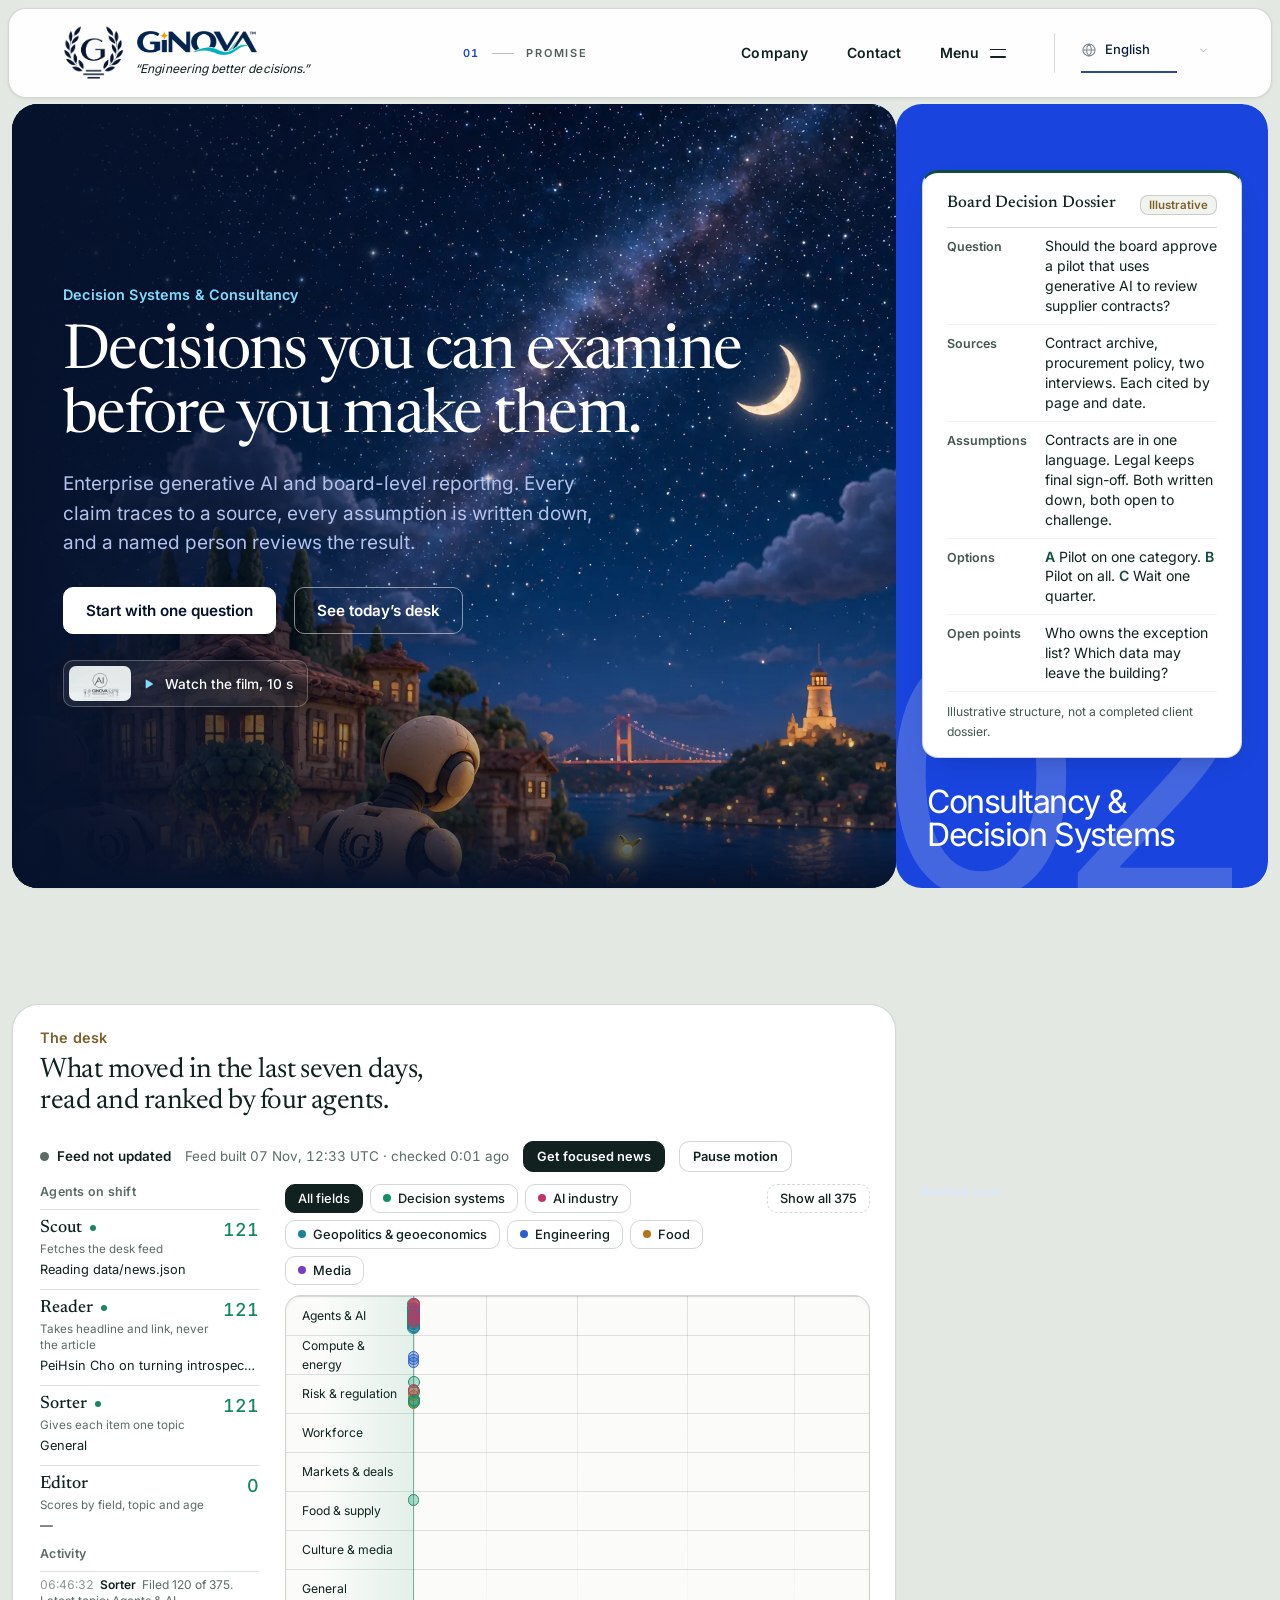
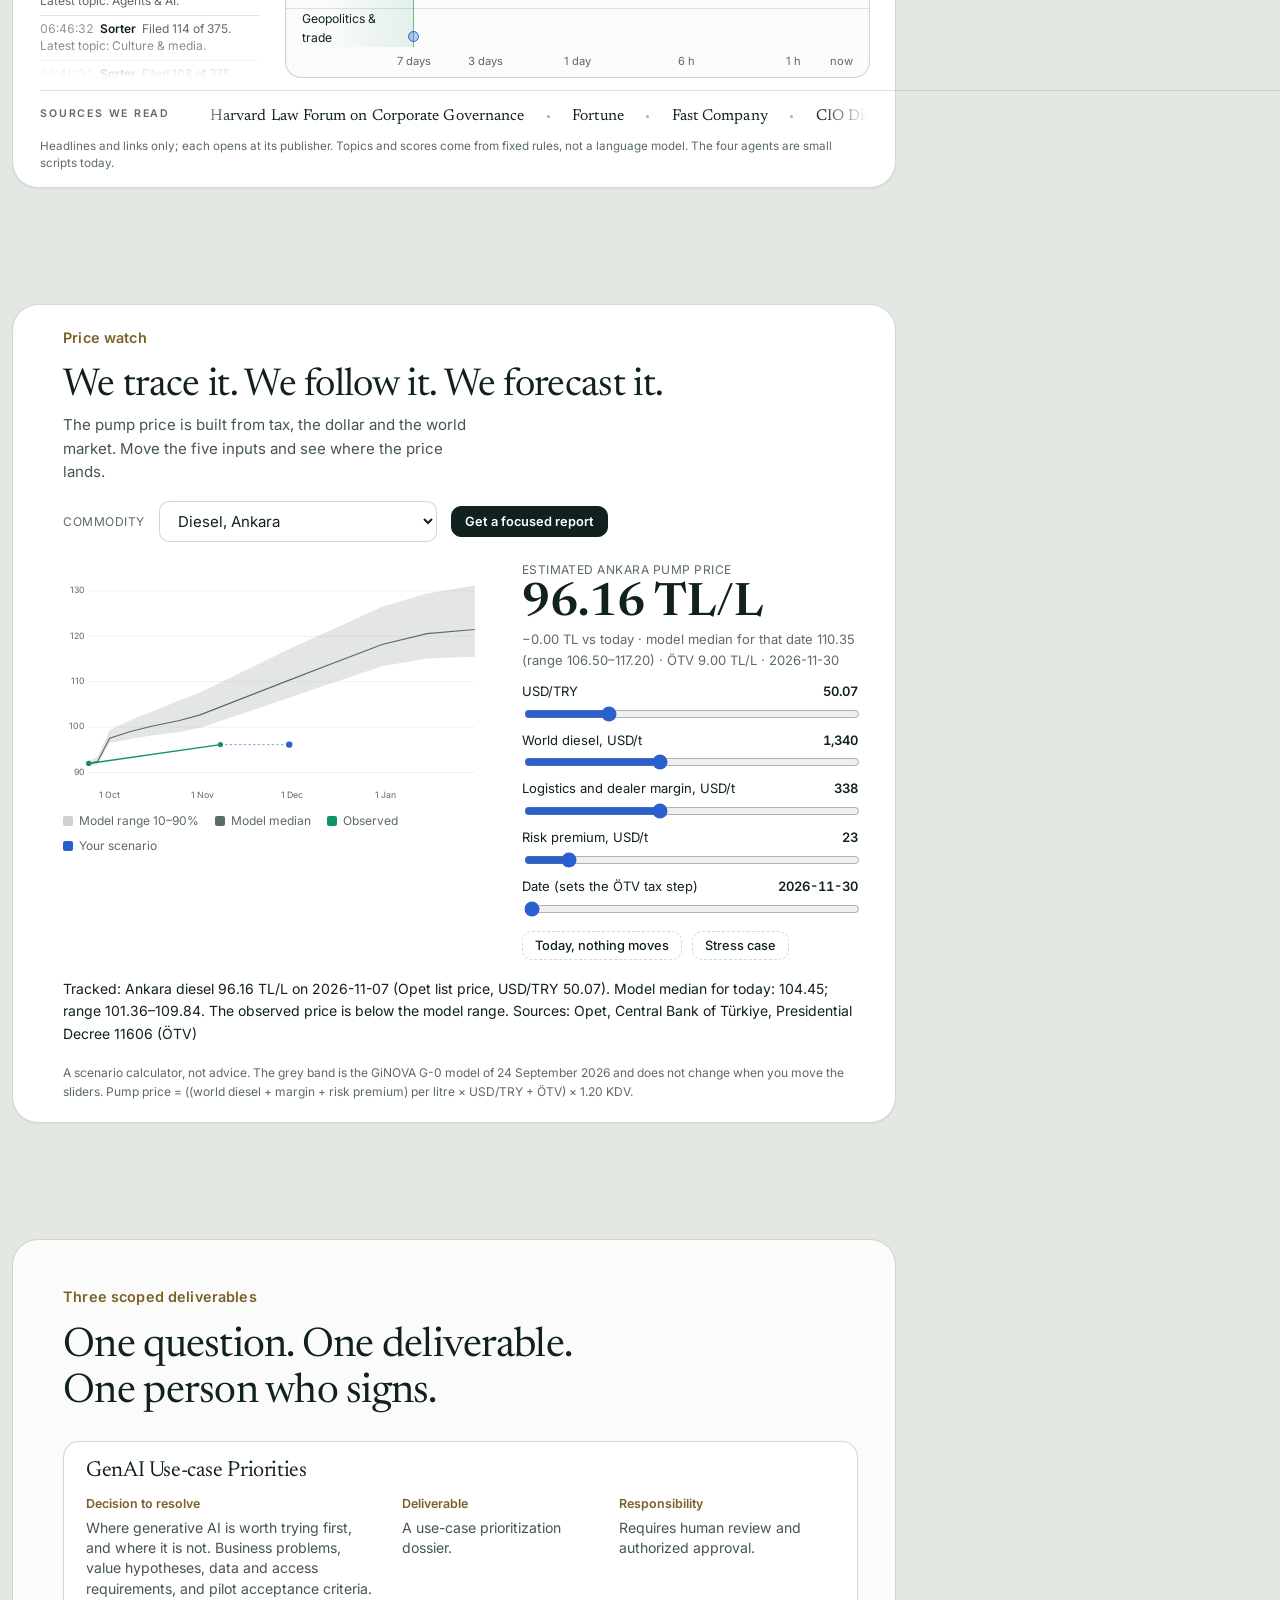
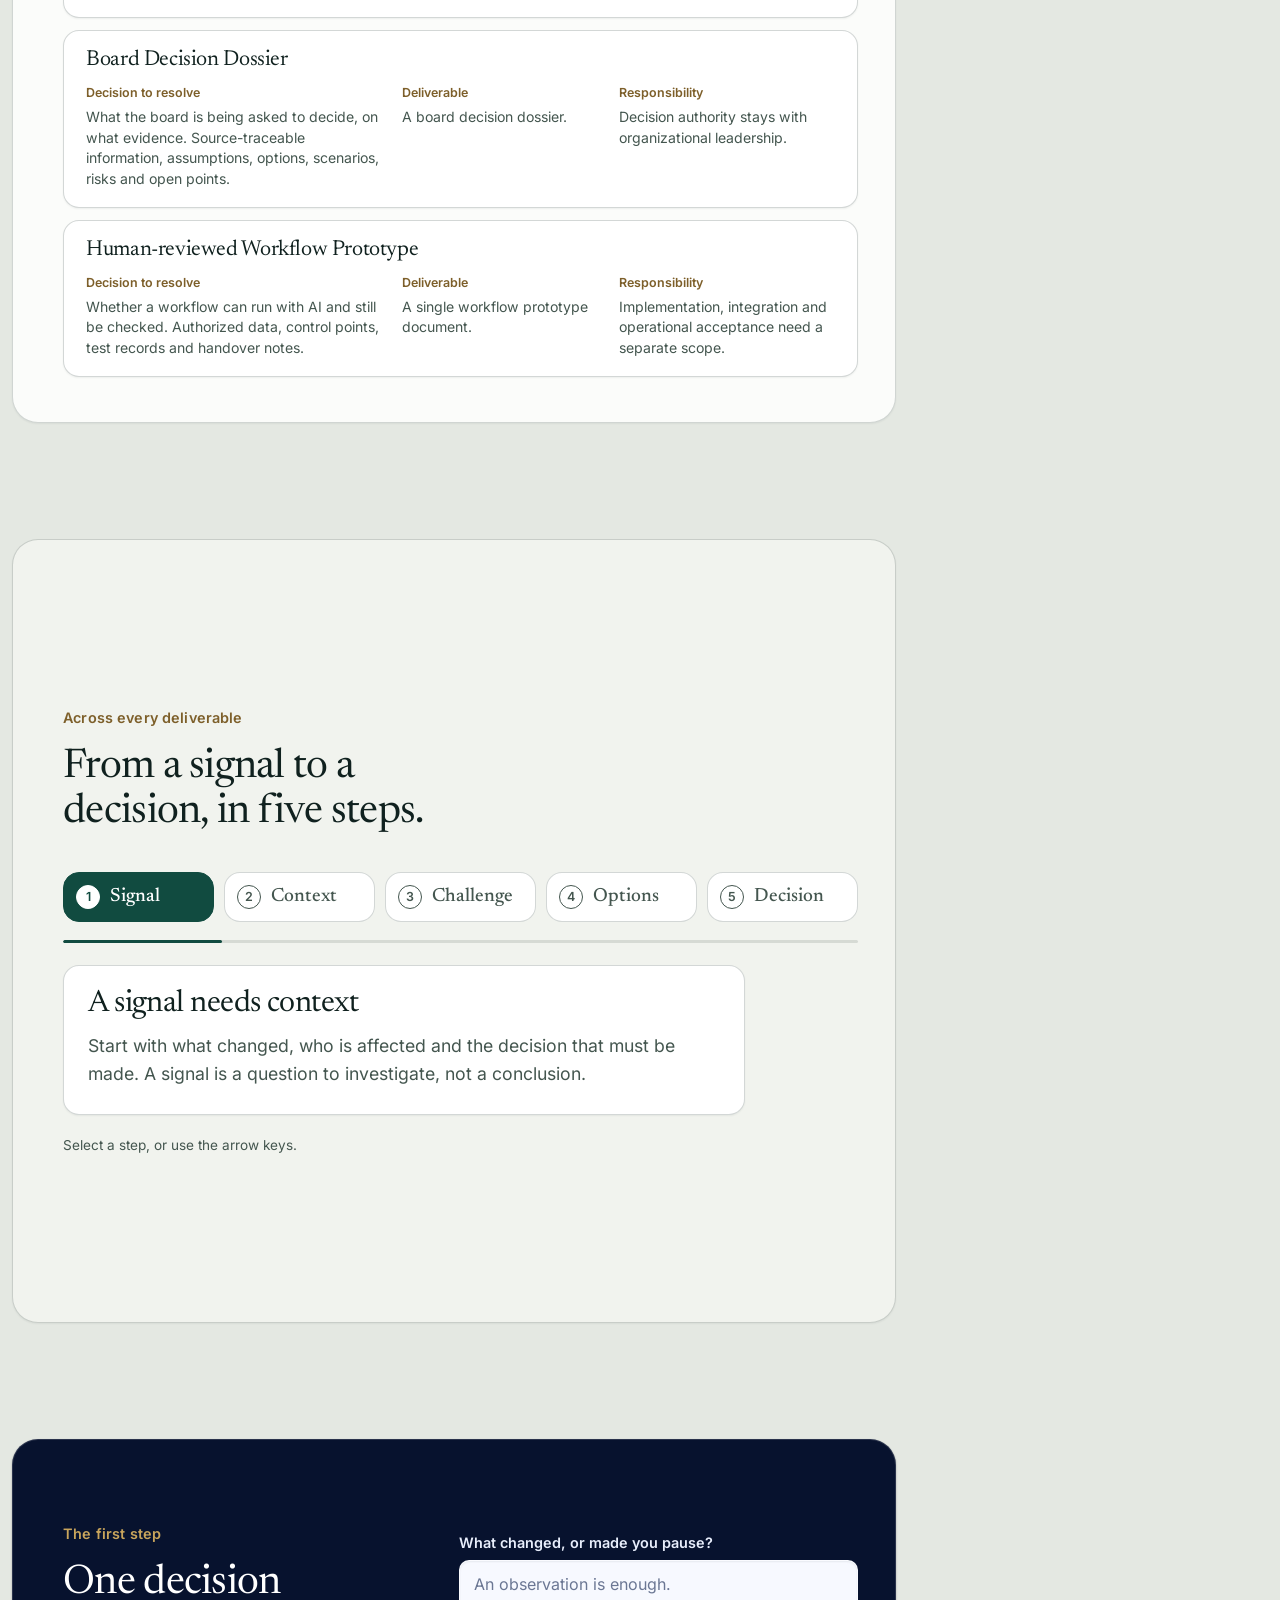
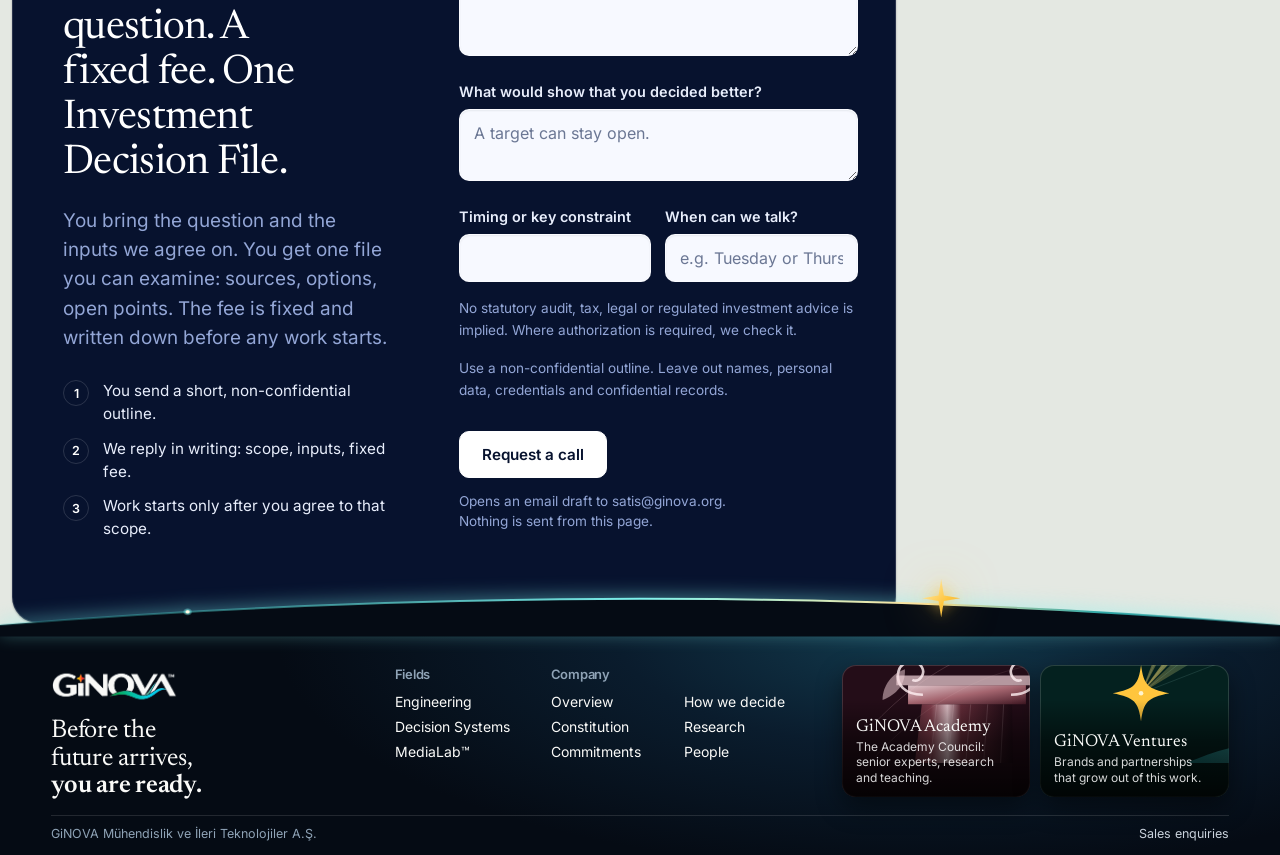
==== commit 7b22bffb: "Replace home page with the v2 site (eight languages, shared header and footer) - New home page and l" ====
--- a/index.html
+++ b/index.html
@@ -1,359 +1,359 @@
-<!doctype html>
-<html lang="en">
-<head>
-
-<meta charset="UTF-8">
-<meta name="viewport" content="width=device-width, initial-scale=1.0">
-<title>GiNOVA | Enterprise generative AI. Board-level reporting.</title>
-<meta name="description" content="Scoped work for source-traceable reports, comparative scenarios and human-reviewed workflows built around organizational knowledge.">
-
-
-<link rel="stylesheet" href="/assets/fonts/fonts.css">
-<style>
-:root{
-  --ivory:#F3F0E8; --ink:#171817; --green:#17342C; --grey:#78756F;
-  --stone:#D8D2C7; --bronze:#9A7A47;
-  --serif:'Newsreader', Georgia, serif;
-  --sans:'Inter', -apple-system, sans-serif;
-  --maxw:1240px;
-}
-*{margin:0;padding:0;box-sizing:border-box}
-html{scroll-behavior:smooth}
-@media (prefers-reduced-motion: reduce){ html{scroll-behavior:auto} *,*::before,*::after{animation:none!important;transition:none!important} }
-body{background:var(--ivory);color:var(--ink);font-family:var(--sans);font-size:16px;line-height:1.65;-webkit-font-smoothing:antialiased}
-.wrap{max-width:var(--maxw);margin:0 auto;padding:0 6vw}
-a{color:inherit;text-decoration:none}
-::selection{background:var(--green);color:var(--ivory)}
-.eyebrow{font-family:var(--sans);font-size:11px;letter-spacing:.22em;text-transform:uppercase;color:var(--bronze);font-weight:600;display:flex;align-items:center;gap:14px}
-.eyebrow::before{content:"";width:28px;height:1px;background:var(--bronze)}
-h1,h2,h3{font-family:var(--serif);font-weight:300;letter-spacing:-.01em}
-h2{font-size:clamp(30px,4vw,46px);line-height:1.12;margin:18px 0 14px}
-.lead{color:var(--grey);max-width:62ch;font-size:17px}
-button{font-family:var(--sans);cursor:pointer}
-:focus-visible{outline:2px solid var(--bronze);outline-offset:3px}
-section{padding:104px 0}
-@media(max-width:760px){section{padding:64px 0}}
-
-/* header */
-header{position:sticky;top:0;z-index:50;background:rgba(243,240,232,.92);backdrop-filter:blur(10px);border-bottom:1px solid var(--stone)}
-.nav{display:flex;align-items:center;justify-content:space-between;height:76px}
-.brand{display:flex;align-items:center;gap:14px}
-.brand img{height:44px;width:auto}
-.brand .bname{font-family:var(--serif);font-size:23px;font-weight:500;letter-spacing:.02em}
-.brand .bdesc{font-size:10px;letter-spacing:.2em;text-transform:uppercase;color:var(--grey);display:block;margin-top:1px}
-.navlinks{display:flex;gap:30px;align-items:center}
-.navlinks a{font-size:13.5px;font-weight:450;color:var(--ink);letter-spacing:.01em;padding:4px 0;border-bottom:1px solid transparent;transition:border-color .2s}
-.navlinks a:hover{border-color:var(--bronze)}
-.langs{display:flex;gap:2px;border:1px solid var(--stone);border-radius:2px;overflow:hidden;margin-left:8px}
-.langs button{font-size:11px;letter-spacing:.08em;padding:6px 9px;background:transparent;border:none;color:var(--grey)}
-.langs button[aria-pressed="true"]{background:var(--green);color:var(--ivory)}
-.cta{background:var(--green);color:var(--ivory);border:none;padding:12px 22px;font-size:13.5px;font-weight:500;letter-spacing:.02em;border-radius:2px;transition:background .2s}
-.cta:hover{background:#0f241e}
-.cta.ghost{background:transparent;color:var(--ink);border:1px solid var(--ink)}
-.cta.ghost:hover{background:var(--ink);color:var(--ivory)}
-@media(max-width:1080px){.navlinks a{display:none}.navlinks .langs button{display:block}}
-
-/* hero */
-.hero{padding:110px 0 120px}
-.hero .wrap{display:grid;grid-template-columns:minmax(0,7fr) minmax(0,5fr);gap:6vw;align-items:center}
-.hero h1{font-size:clamp(44px,6vw,78px);line-height:1.04;font-weight:250}
-.hero h1 em{font-style:italic;font-weight:300;color:var(--green)}
-.hero .lead{margin:26px 0 38px}
-.heroctas{display:flex;gap:14px;flex-wrap:wrap}
-.field-wrap{position:relative}
-.field-wrap svg{width:100%;height:auto;display:block}
-.fcap{font-size:11px;letter-spacing:.14em;text-transform:uppercase;color:var(--grey);margin-top:16px;text-align:right}
-@media(max-width:900px){.hero .wrap{grid-template-columns:1fr}.field-wrap{max-width:440px}}
-
-/* situations */
-.situ{border-top:1px solid var(--stone)}
-.chips{display:flex;flex-wrap:wrap;gap:10px;margin:34px 0 0}
-.chip{border:1px solid var(--stone);background:transparent;color:var(--ink);padding:11px 18px;font-size:13.5px;border-radius:2px;transition:all .2s}
-.chip:hover{border-color:var(--green)}
-.chip[aria-pressed="true"]{background:var(--green);color:var(--ivory);border-color:var(--green)}
-.situ-panel{margin-top:44px;border:1px solid var(--stone);background:#fbf9f4;padding:44px 46px;display:none;grid-template-columns:repeat(2,1fr);gap:36px 56px;border-radius:2px}
-.situ-panel.open{display:grid}
-.sp-item .k{font-size:11px;letter-spacing:.18em;text-transform:uppercase;color:var(--bronze);font-weight:600;margin-bottom:8px}
-.sp-item .v{font-family:var(--serif);font-size:19px;line-height:1.4;font-weight:400}
-.sp-foot{grid-column:1/-1;display:flex;justify-content:space-between;align-items:center;border-top:1px solid var(--stone);padding-top:26px;gap:20px;flex-wrap:wrap}
-.sp-sku{font-size:13px;color:var(--grey)}
-.sp-sku strong{color:var(--ink);font-weight:600}
-@media(max-width:760px){.situ-panel{grid-template-columns:1fr;padding:30px}}
-
-/* decision path */
-.path-sec{background:var(--green);color:var(--ivory)}
-.path-sec .eyebrow{color:var(--stone)}
-.path-sec .eyebrow::before{background:var(--bronze)}
-.path-sec .lead{color:#b9c3bd}
-.path-track{margin:70px 0 0;position:relative}
-.path-line{position:absolute;top:9px;left:0;right:0;height:1px;background:rgba(243,240,232,.25)}
-.path-line-fill{position:absolute;top:9px;left:0;height:1px;background:var(--bronze);width:0;transition:width .5s ease}
-.path-nodes{display:flex;justify-content:space-between;position:relative}
-.pnode{background:none;border:none;display:flex;flex-direction:column;align-items:center;gap:14px;color:var(--stone);flex:1}
-.pnode .dot{width:19px;height:19px;border-radius:50%;border:1px solid rgba(243,240,232,.5);background:var(--green);transition:all .25s;position:relative}
-.pnode[aria-pressed="true"] .dot{background:var(--bronze);border-color:var(--bronze);box-shadow:0 0 0 6px rgba(154,122,71,.18)}
-.pnode .plabel{font-size:12px;letter-spacing:.06em;text-align:center}
-.pnode[aria-pressed="true"] .plabel{color:var(--ivory)}
-.path-detail{margin-top:56px;min-height:130px;max-width:720px}
-.path-detail .pd-title{font-family:var(--serif);font-size:30px;font-weight:300;margin-bottom:12px}
-.path-detail .pd-title span{color:var(--bronze);font-size:15px;font-family:var(--sans);letter-spacing:.15em;vertical-align:middle;margin-right:16px}
-.path-detail p{color:#c6cec9;max-width:60ch}
-@media(max-width:860px){
- .path-nodes{flex-direction:column;align-items:flex-start;gap:4px}
- .path-line,.path-line-fill{display:none}
- .pnode{flex-direction:row;padding:8px 0}
- .pnode .plabel{text-align:left}
-}
-
-/* products */
-.prods{display:grid;grid-template-columns:repeat(2,1fr);gap:1px;background:var(--stone);border:1px solid var(--stone);margin-top:54px}
-.prod{background:var(--ivory);padding:46px 44px;display:flex;flex-direction:column;gap:14px;transition:background .25s}
-.prod:hover{background:#fbf9f4}
-.prod .sku{font-size:11px;letter-spacing:.2em;color:var(--bronze);font-weight:600}
-.prod h3{font-size:27px;font-weight:350;line-height:1.2}
-.prod p{color:var(--grey);font-size:15px;flex:1}
-.prod a{font-size:13px;font-weight:500;letter-spacing:.04em;border-bottom:1px solid var(--bronze);width:max-content;padding-bottom:2px}
-@media(max-width:760px){.prods{grid-template-columns:1fr}}
-
-/* evidence + compare */
-.split{display:grid;grid-template-columns:5fr 7fr;gap:6vw;align-items:start}
-@media(max-width:860px){.split{grid-template-columns:1fr}}
-.evlist{display:grid;gap:0;margin-top:10px}
-.evrow{display:grid;grid-template-columns:44px 1fr;gap:18px;padding:20px 0;border-bottom:1px solid var(--stone);align-items:baseline}
-.evrow .n{font-family:var(--serif);font-style:italic;color:var(--bronze);font-size:19px}
-.evrow .t{font-weight:500;font-size:15px}
-.evrow .d{color:var(--grey);font-size:14px;margin-top:3px}
-
-.cmp{background:#EDE9DF;border-top:1px solid var(--stone);border-bottom:1px solid var(--stone)}
-.cmp-grid{display:grid;grid-template-columns:1fr 1fr;gap:1px;background:var(--stone);border:1px solid var(--stone);margin-top:54px}
-.cmp-col{background:var(--ivory);padding:44px}
-.cmp-col.g{background:var(--green);color:var(--ivory)}
-.cmp-col h3{font-size:22px;font-weight:400;margin-bottom:22px}
-.cmp-col ul{list-style:none}
-.cmp-col li{padding:11px 0;border-bottom:1px solid var(--stone);font-size:14.5px;color:var(--grey)}
-.cmp-col.g li{border-color:rgba(243,240,232,.15);color:#c6cec9}
-.cmp-col li:last-child{border:none}
-@media(max-width:760px){.cmp-grid{grid-template-columns:1fr}}
-
-/* founder */
-.founder .split{align-items:center}
-.fcard{border:1px solid var(--stone);padding:44px;background:#fbf9f4;border-radius:2px}
-.fcard .fname{font-family:var(--serif);font-size:30px;font-weight:350}
-.fcard .frole{color:var(--bronze);font-size:12px;letter-spacing:.18em;text-transform:uppercase;font-weight:600;margin:6px 0 22px}
-.fcard .fline{font-size:14px;color:var(--grey);padding:9px 0;border-top:1px solid var(--stone)}
-.fcard .fline strong{color:var(--ink);font-weight:500}
-
-/* intake */
-.start{background:var(--ivory)}
-.intake{margin-top:50px;border:1px solid var(--stone);background:#fbf9f4;border-radius:2px;overflow:hidden}
-.intake-head{display:flex;justify-content:space-between;align-items:center;padding:22px 40px;border-bottom:1px solid var(--stone);flex-wrap:wrap;gap:10px}
-.steps{display:flex;gap:26px}
-.step{font-size:12px;letter-spacing:.1em;color:var(--grey);display:flex;gap:9px;align-items:center}
-.step .sn{width:22px;height:22px;border:1px solid var(--stone);border-radius:50%;display:grid;place-items:center;font-size:11px}
-.step.on{color:var(--ink)}
-.step.on .sn{background:var(--green);color:var(--ivory);border-color:var(--green)}
-.intake-body{padding:40px}
-.fgrid{display:grid;grid-template-columns:1fr 1fr;gap:22px 26px}
-.fitem{display:flex;flex-direction:column;gap:7px}
-.fitem.full{grid-column:1/-1}
-.fitem label{font-size:12px;letter-spacing:.08em;font-weight:500;color:var(--ink)}
-.fitem input,.fitem select,.fitem textarea{font-family:var(--sans);font-size:14.5px;padding:12px 14px;border:1px solid var(--stone);background:var(--ivory);border-radius:2px;color:var(--ink)}
-.fitem textarea{min-height:96px;resize:vertical}
-.fitem input:focus,.fitem select:focus,.fitem textarea:focus{outline:none;border-color:var(--green)}
-.fnote{grid-column:1/-1;font-size:12.5px;color:var(--grey);border-left:2px solid var(--bronze);padding-left:14px}
-.intake-foot{display:flex;justify-content:space-between;align-items:center;padding:24px 40px;border-top:1px solid var(--stone);gap:12px;flex-wrap:wrap}
-.snap{padding:56px 46px;text-align:left;display:none}
-.snap.open{display:block}
-.snap .ref{font-size:11px;letter-spacing:.2em;color:var(--bronze);font-weight:600;text-transform:uppercase}
-.snap h3{font-family:var(--serif);font-size:32px;font-weight:300;margin:14px 0 8px}
-.snap p{color:var(--grey);max-width:60ch}
-.snapgrid{display:grid;grid-template-columns:repeat(3,1fr);gap:1px;background:var(--stone);border:1px solid var(--stone);margin:34px 0}
-.snapcell{background:var(--ivory);padding:20px}
-.snapcell .k{font-size:10.5px;letter-spacing:.16em;text-transform:uppercase;color:var(--grey);margin-bottom:6px}
-.snapcell .v{font-family:var(--serif);font-size:18px}
-@media(max-width:760px){.fgrid{grid-template-columns:1fr}.snapgrid{grid-template-columns:1fr}.intake-body,.intake-head,.intake-foot{padding-left:22px;padding-right:22px}}
-
-/* footer */
-footer{background:var(--green);color:var(--ivory);padding:78px 0 44px}
-.fgridft{display:grid;grid-template-columns:2fr 1fr 1fr 1fr;gap:48px}
-footer .brand img{height:56px;opacity:.95}
-footer .motto{font-family:var(--serif);font-style:italic;font-size:16px;color:#b9c3bd;margin-top:18px}
-footer h4{font-size:11px;letter-spacing:.2em;text-transform:uppercase;color:var(--bronze);margin-bottom:16px;font-weight:600}
-footer ul{list-style:none}
-footer li{margin:9px 0}
-footer li a{font-size:13.5px;color:#c6cec9;transition:color .2s}
-footer li a:hover{color:var(--ivory)}
-.fbottom{border-top:1px solid rgba(243,240,232,.15);margin-top:60px;padding-top:24px;display:flex;justify-content:space-between;font-size:12px;color:#8fa098;flex-wrap:wrap;gap:10px}
-@media(max-width:860px){.fgridft{grid-template-columns:1fr 1fr}}
-
-/* reveal */
-.rv{opacity:0;transform:translateY(14px);transition:opacity .6s ease,transform .6s ease}
-.rv.in{opacity:1;transform:none}
-
-/* October evolution: retains July identity and decision content */
-:root{--maxw:1440px;--grey:#66635D}
-section{scroll-margin-top:92px}.eyebrow{font-size:12px}.brand .bdesc{font-size:11px;letter-spacing:.12em}.brand img{height:48px}.navlinks{gap:22px}.navlinks a{font-size:14px}.langs button{font-size:12px;min-width:38px;min-height:36px}.menu-toggle{display:none}.skip{position:absolute;left:18px;top:-80px;background:var(--green);color:var(--ivory);padding:12px;z-index:90}.skip:focus{top:12px}.corporate-hero{padding:50px 0 0}.hero-top{display:flex;justify-content:space-between;gap:24px;align-items:center}.review-label{font-size:12px;color:var(--grey)}.corporate-intro{display:grid;grid-template-columns:1.1fr 1fr;align-items:end;gap:8vw;margin:52px 0 64px}.corporate-intro h1{font-size:clamp(50px,5.4vw,83px);font-weight:300;line-height:1.02}.corporate-intro h1 em{color:var(--green)}.corporate-intro .lead{font-size:18px;max-width:47ch}.text-link{display:inline-block;margin-top:25px;border-bottom:1px solid var(--bronze);padding-bottom:4px;font-size:14px}.text-link:after{content:' ↗';margin-left:16px}.branch-label{font-size:12px;letter-spacing:.12em;text-transform:uppercase;color:var(--grey);margin-bottom:18px}.branches{display:grid;grid-template-columns:1fr 1fr;gap:18px}.branch{position:relative;padding:38px 40px 28px;display:flex;flex-direction:column;overflow:hidden;min-height:490px;border:1px solid var(--green);transition:transform .25s}.branch:hover{transform:translateY(-4px)}.branch-number{font-size:13px;letter-spacing:.1em;color:var(--bronze)}.branch h2{font-size:clamp(35px,3.4vw,49px);position:relative;z-index:1;margin:22px 0 28px;line-height:1.06}.branch h2 em{font-weight:300}.branch-illustration{position:absolute;right:-15px;top:12px;width:50%;height:225px;opacity:.58;pointer-events:none}.branch-illustration svg{height:100%;width:100%}.branch-statement{position:relative;max-width:32ch;font-family:var(--serif);font-size:24px;line-height:1.28;margin-top:22px}.branch-body{font-size:14px;line-height:1.6;max-width:50ch;color:var(--grey);margin:14px 0 28px}.branch-link{display:flex;justify-content:space-between;align-items:center;border-top:1px solid var(--stone);padding-top:20px;font-size:14px;margin-top:auto}.branch-link>span:last-child{font-size:24px}.branch-labs{background:var(--green);color:var(--ivory)}.branch-labs .branch-body{color:#C8D1CC}.branch-labs .branch-number{color:#C4A976}.branch-labs .branch-link{border-color:#61736B}.branch-labs .branch-illustration{color:#C4A976;opacity:.8}.engineering{padding:78px 0 84px}.eng-intro{display:grid;grid-template-columns:1.2fr 1fr;align-items:center;gap:8vw}.eng-intro h2{font-size:38px}.engineering-grid{display:grid;grid-template-columns:1.15fr 1fr 1fr;gap:32px;margin-top:42px;border-top:1px solid var(--stone);padding-top:26px}.engineering-grid article{padding-right:20px}.engineering-grid h3{font-size:25px;line-height:1.15;margin:12px 0}.engineering-grid p{font-size:15px;color:var(--grey)}.item-index{font-size:12px;color:var(--bronze)}.labs-detail{background:#EAE5DA;border-top:1px solid var(--stone);border-bottom:1px solid var(--stone)}.labs-intro{display:grid;grid-template-columns:1fr 1fr;align-items:center;gap:8vw}.labs-intro h2{font-size:46px}.labs-grid{display:grid;grid-template-columns:repeat(3,1fr);gap:30px;margin-top:42px}.labs-grid article{border-top:1px solid #BDB5A6;padding-top:25px}.labs-grid h3{font-size:26px;line-height:1.2;margin:12px 0}.labs-grid p:not(.status){font-size:15px;color:var(--grey)}.status{font-size:12px;color:#6E5937;letter-spacing:.06em}.lab-mark{height:120px;display:flex;align-items:center;justify-content:center;margin-bottom:25px;position:relative;overflow:hidden;background:#F0ECE3}.mark-rd span{border:1px solid var(--bronze);border-radius:100%;width:80px;height:80px;margin:-12px}.mark-rd span:nth-child(2){width:104px;height:104px;border-color:var(--green)}.mark-sound{gap:5px}.mark-sound i{display:block;width:2px;height:calc(18px + (var(--i) * 7px));max-height:84px;background:var(--green);transform:scaleY(.75)}.mark-sound i:nth-child(3n){height:42px;background:var(--bronze)}.mark-sound i:nth-child(2n){height:64px}.mark-vision span{width:88px;height:66px;border:1px solid var(--green);position:absolute;transform:translateX(-30px) rotate(-8deg)}.mark-vision span:nth-child(2){transform:translateX(0) rotate(0);border-color:var(--bronze);background:#F0ECE3}.mark-vision span:nth-child(3){transform:translateX(30px) rotate(8deg)}.decision-intro{padding:92px 0}.decision-intro h1{font-size:62px}.decision-intro .field-wrap{max-width:390px}.contact-wrap{display:grid;grid-template-columns:1.2fr 1fr;gap:8vw;align-items:center}.contact-card{padding:35px;border:1px solid var(--stone);background:#fbf9f4}.contact-card strong{font-family:var(--serif);font-size:30px;font-weight:400;display:block;margin:15px 0}.contact-note{font-size:14px;color:var(--grey)}.draft-info{margin-top:38px;border-top:1px solid #4A4A46;padding-top:20px;font-size:14px;color:#C9C7BF}.draft-info p{max-width:65ch;margin-top:15px}.rv{opacity:1!important;transform:none!important}.prod p{font-size:16px}.fcard .frole,.sp-item .k,.prod .sku,.evrow .d,.pnode .plabel{font-size:14px}.fcap{font-size:12px}.fcard .fname{font-size:32px}.fcard .fline{font-size:15px}.nav .cta{display:inline-block}.fbottom span{font-size:12px}
-@media(max-width:1100px){.navlinks{gap:16px}.brand .bdesc{max-width:170px;letter-spacing:.02em}.navlinks a{display:none}.navlinks .langs button{display:block}.menu-toggle{display:block;background:none;border:1px solid var(--stone);padding:9px 13px;font-size:14px;margin-left:auto;margin-right:16px}.nav.menu-open .navlinks{position:absolute;top:76px;left:0;right:0;background:var(--ivory);padding:24px 6vw;display:flex;flex-wrap:wrap;border-bottom:1px solid var(--stone);box-shadow:0 12px 15px #1718170a}.nav.menu-open .navlinks a{display:block}.nav.menu-open .navlinks .langs{margin-left:auto}.branch{padding:30px}.branch-illustration{opacity:.3;right:-40px}.eng-intro h2{font-size:34px}}
-@media(max-width:760px){.nav{height:76px}.brand{gap:8px}.brand img{height:40px}.brand .bname{font-size:21px}.brand .bdesc{font-size:10px;max-width:138px}.navlinks .cta{display:none}.navlinks .langs{display:none}.nav.menu-open .navlinks .langs{display:flex}.menu-toggle{margin-right:0;font-size:13px}.corporate-hero{padding-top:30px}.hero-top{display:block}.hero-top .eyebrow{font-size:11px;letter-spacing:.09em}.review-label{display:block;margin-top:10px;font-size:12px}.corporate-intro{grid-template-columns:1fr;margin:35px 0 40px;gap:24px}.corporate-intro h1{font-size:53px}.corporate-intro .lead{font-size:17px}.branch-label{font-size:11px;letter-spacing:.07em}.branches{grid-template-columns:1fr;gap:14px}.branch{min-height:415px;padding:28px}.branch h2{font-size:40px;margin-top:17px}.branch-illustration{width:47%;right:0;top:10px;height:190px}.branch-statement{font-size:23px;max-width:25ch;margin-top:15px}.branch-body{font-size:15px}.eng-intro,.labs-intro,.contact-wrap{grid-template-columns:1fr;gap:20px}.engineering{padding:56px 0}.engineering-grid,.labs-grid{grid-template-columns:1fr;gap:26px}.engineering-grid{margin-top:28px}.engineering-grid article{padding:0 0 24px;border-bottom:1px solid var(--stone)}.engineering-grid h3{font-size:27px}.engineering-grid p,.labs-grid p:not(.status){font-size:16px}.labs-intro h2{font-size:40px}.labs-grid{margin-top:28px}.lab-mark{height:150px}.decision-intro{padding:64px 0}.decision-intro h1{font-size:48px}.decision-intro .field-wrap{display:none}.contact-card{padding:25px}.contact-card strong{font-size:27px}.path-detail .pd-title{font-size:26px}.cmp-col{padding:26px}.fcard{padding:28px}.hero .lead{margin:22px 0}.brand .bdesc{line-height:1.25}.eyebrow{letter-spacing:.13em}}
-@media(prefers-reduced-motion:reduce){.branch:hover{transform:none}}
-</style>
-
-<style>.service-illustration{height:140px;display:flex;align-items:center;margin:0 0 12px;overflow:hidden}.service-illustration svg{display:block;width:100%;height:140px}.prod-illustration{height:120px;margin:-8px -5px 8px;opacity:.85}.prod-illustration svg{width:100%;height:120px;display:block}.sl-panel-art{height:110px;margin:-12px 0 18px;opacity:.85}.sl-panel-art svg{display:block;width:100%;height:110px}.service-illustration svg,.prod-illustration svg{transition:transform .5s ease}.engineering-grid article:hover .service-illustration svg,.prod:hover .prod-illustration svg{transform:translateY(-3px)}@media(max-width:760px){.service-illustration{height:155px;max-width:400px}.service-illustration svg{height:155px}.prod-illustration{height:110px}.prod-illustration svg{height:110px}}@media(prefers-reduced-motion:reduce){.service-illustration svg,.prod-illustration svg{transition:none!important;transform:none!important}}</style><style>/* Footer intrinsic-width correction, verified against reported 500px overflow. */
-.fgridft{grid-template-columns:minmax(0,2fr) repeat(3,minmax(0,1fr))}.fgridft>*{min-width:0;overflow-wrap:anywhere}.fgridft img{display:block;width:92px;max-width:100%;height:auto}.fbottom>*{min-width:0;max-width:100%;overflow-wrap:anywhere}.origin-note{font-size:14px;line-height:1.65;color:var(--grey);max-width:55ch;margin-top:20px}@media(max-width:860px){.fgridft{grid-template-columns:repeat(2,minmax(0,1fr));gap:36px}}@media(max-width:520px){.fgridft{gap:28px 20px}.fgridft>div:first-child,.fgridft>div:last-child{grid-column:1/-1}.fgridft img{width:80px}.fbottom{margin-top:36px}.origin-note{font-size:14px}}
-</style><style>
-/* GiNOVA visual review: editorial structure, sculptural focus, useful interactions */
-:root{--maxw:1480px;--ink:#16201C;--green:#153D31;--bronze:#967A4D;--grey:#626860;--stone:#D6D8CE}
-body{letter-spacing:-.01em}.wrap{padding-left:6vw;padding-right:6vw}header{background:rgba(243,240,232,.96);backdrop-filter:blur(16px)}.nav{height:88px}.brand img{height:47px}.brand .bname{font-size:26px;letter-spacing:-.03em}.brand .bdesc{font-size:12px;letter-spacing:.12em}.navlinks{gap:24px}.navlinks a{font-size:13px}.langs{border-radius:100px;padding:2px}.langs button{border-radius:100px;min-width:32px;min-height:29px}.cta{padding:14px 22px;font-size:14px;line-height:1.3;border-radius:0;font-weight:500}.cta.ghost{border-color:#A7B0A5}.eyebrow{font-size:12px;letter-spacing:.16em;line-height:1.5}.eyebrow:before{width:18px}.review-label{font-size:12px;letter-spacing:.04em;white-space:nowrap}.corporate-hero{padding:27px 0 0}.hero-top{margin-bottom:14px}.corporate-intro{position:relative;grid-template-columns:minmax(0,1fr) minmax(0,1.05fr);gap:2vw;align-items:center;margin:0 0 46px;min-height:530px}.hero-copy{padding:30px 0;position:relative;z-index:1}.corporate-intro h1{font-size:clamp(48px,5.2vw,78px);line-height:.99;letter-spacing:-.035em;max-width:10ch;font-weight:300}.corporate-intro h1 em{font-weight:300;white-space:normal}.corporate-intro .lead{font-size:16px;line-height:1.75;max-width:44ch;margin-top:27px}.hero-copy .text-link{margin-top:26px;font-size:13px}.signature-figure{min-width:0;margin:0 -4vw 0 -3vw;position:relative}.signature-figure img{width:100%;height:510px;object-fit:cover;object-position:58% center;display:block;mix-blend-mode:multiply}.signature-figure figcaption{font-size:12px;text-transform:uppercase;letter-spacing:.1em;color:#78796C;text-align:right;padding-right:3vw;margin-top:-5px}.branch-label{font-size:12px;letter-spacing:.12em;margin-bottom:17px;display:flex;align-items:center;gap:24px}.branch-label:after{content:'';flex:1;height:1px;background:var(--stone)}.branches{gap:22px}.branch{min-height:310px;border:none;padding:29px 32px 24px;transition:background .25s,transform .25s;isolation:isolate}.branch-decision{background:#E4E8DD}.branch-labs{background:#163D32}.branch:before{content:'';position:absolute;inset:0;border:1px solid #153D310d;pointer-events:none}.branch h2{font-size:37px;line-height:.98;margin:20px 0 18px;letter-spacing:-.03em}.branch h2 br{display:none}.branch h2 em{display:block;margin-top:4px}.branch-number{font-size:12px}.branch-illustration{width:165px;height:150px;top:16px;right:8px;opacity:.5}.branch-statement{font-family:var(--sans);font-size:15px;line-height:1.6;max-width:40ch;margin:9px 0 0}.branch-body{font-size:13px;line-height:1.65;max-width:56ch;margin:12px 0 24px}.branch-link{font-size:12px;padding-top:15px;letter-spacing:.02em}.branch-decision .branch-link{border-color:#BFCBBB}.branch-labs .branch-link{border-color:#71857A}.branch:hover{transform:translateY(-3px)}.engineering{padding:94px 0}.eng-intro{grid-template-columns:1.15fr 1fr;gap:8vw}.eng-intro h2{font-size:43px;line-height:1.07;letter-spacing:-.025em}.eng-intro .lead{font-size:16px;line-height:1.75}.engineering-grid{gap:34px;margin-top:45px;border-top:0;padding:0}.engineering-grid article{border-top:1px solid #B8C4B5;padding-top:15px;padding-right:0}.service-illustration{height:155px;margin:0 0 18px;background:#ECEFE5}.service-illustration svg{height:125px}.engineering-grid h3{font-size:28px;letter-spacing:-.02em}.engineering-grid p{font-size:14px;line-height:1.75}.item-index{font-size:12px}.labs-detail{background:#E7E9DE;border:0;padding:85px 0}.labs-intro h2{font-size:49px;line-height:1.04;letter-spacing:-.025em}.labs-intro .lead{font-size:16px;line-height:1.75}.labs-grid{gap:30px;margin-top:46px}.labs-grid article{border:0;padding:0}.lab-mark{height:180px;background:#F3F3EA;margin-bottom:26px}.labs-grid h3{font-size:28px}.labs-grid p:not(.status){font-size:14px;line-height:1.75}.status{font-size:12px;letter-spacing:.1em;text-transform:uppercase;color:#766239}.labs-grid .text-link{font-size:12px;margin-top:20px}.lab-boundary{border-top:1px solid #C3CBBE;padding-top:20px;margin-top:36px;font-size:12px;line-height:1.7;color:#656D61;max-width:90ch}.founder{padding:96px 0}.founder h2{font-size:49px;letter-spacing:-.025em}.founder .lead{font-size:16px;line-height:1.8}.fcard{padding:37px;background:transparent;border-color:#BDC8B7}.fcard .fname{font-size:34px}.fcard .frole{font-size:12px}.fcard .fline{font-size:13px}.origin-label{font-size:12px;letter-spacing:.14em;text-transform:uppercase;margin-top:34px;color:#876F48}.origin-note{font-size:14px;margin-top:10px;max-width:55ch;line-height:1.8}.mn{padding:62px 0;background:#172B23}.mn h2{font-size:34px;line-height:1.13}.mn .msig .mword{font-size:23px}.contact-wrap h2{font-size:49px;letter-spacing:-.025em}.contact-wrap .lead{font-size:16px;line-height:1.75}.contact-card{padding:36px;background:#E8ECE0;border:0}.contact-card strong{font-size:30px}.contact-note{font-size:12px;line-height:1.8}.start{padding:85px 0}.text-link{font-size:13px}.fgridft{gap:42px}.fgridft img{width:90px}.fgridft h4{font-size:12px}.fgridft a,.fgridft li{font-size:12px}.fbottom{gap:18px;margin-top:38px}.fbottom span{font-size:12px;line-height:1.7;max-width:55ch}footer{padding:60px 0 34px}.draft-info{font-size:12px}.v-flow{background:#132E25;color:#EDF0E5;padding:85px 0 72px;margin-top:82px;overflow:hidden}.v-flow .eyebrow{color:#B7A074}.v-flow-head{display:grid;grid-template-columns:1.15fr 1fr;gap:8vw;align-items:center}.v-flow h2{font-size:49px;letter-spacing:-.025em;line-height:1.06}.v-flow .lead{font-size:16px;color:#BBC8BA;line-height:1.75}.v-flow-tabs{display:grid;grid-template-columns:repeat(4,minmax(0,1fr));margin-top:44px;gap:0;border-bottom:1px solid #506B57}.v-flow-tabs button{color:#A6B7A5;background:none;border:0;border-bottom:2px solid transparent;text-align:left;padding:18px 16px 20px 0;font-size:13px;line-height:1.5;transition:color .2s,border-color .2s}.v-flow-tabs button>small{display:block;color:#BDAC84;letter-spacing:.14em;font-size:12px;margin-bottom:8px}.v-flow-tabs button[aria-selected=true]{color:#FFFDF3;border-bottom-color:#CAB488}.v-flow-content{display:grid;grid-template-columns:1fr 1fr;gap:7vw;align-items:center;margin-top:35px;min-height:220px}.v-flow-drawing{position:relative;height:195px;display:flex;align-items:center;justify-content:center;gap:0}.v-flow-line{position:absolute;left:9%;right:9%;top:50%;height:1px;background:#5C715C}.v-flow-drawing span{width:16px;height:16px;border:1px solid #8FA384;border-radius:50%;background:#132E25;position:relative;margin:0 4%;transition:background .25s,box-shadow .25s}.v-flow-drawing span.active{background:#D1BB86;border-color:#D1BB86;box-shadow:0 0 0 12px #D1BB8615}.v-flow-copy{display:grid;grid-template-columns:1fr 1fr;gap:25px}.v-flow-copy h3{font-size:23px;margin-bottom:10px}.v-flow-copy p{font-size:12px;line-height:1.8;color:#BBC8BA}.v-flow .text-link{color:#E6E9DC;border-color:#9A8456;font-size:12px;margin-top:22px}.decision-intro{padding:60px 0 72px;background:linear-gradient(180deg,#F3F0E8,#EBEEE3)}.decision-intro .wrap{grid-template-columns:1.1fr 1fr;gap:3vw}.decision-intro h1{font-size:clamp(49px,5.6vw,80px);line-height:1.01;letter-spacing:-.04em}.decision-intro .lead{font-size:16px;line-height:1.75;max-width:44ch}.decision-intro .field-wrap{max-width:none;margin:0 -35px}.decision-intro .field-wrap img{width:100%;height:450px;object-fit:contain;display:block}.fcap{font-size:12px;letter-spacing:.1em;line-height:1.6}.situ{padding:78px 0}.situ h2{font-size:45px}.situ .lead{font-size:16px}.chips{gap:8px;margin-top:27px}.chip{font-size:12px;padding:10px 15px;border-radius:100px}.situ-panel{margin-top:30px;border:none;border-left:2px solid #9B855B;background:#E8EDE0;padding:34px;gap:30px 50px}.sp-item .k{font-size:12px;letter-spacing:.13em}.sp-item .v{font-size:21px}.sp-foot{border-color:#B6C4AD;padding-top:20px}.sp-sku{font-size:12px}.path-sec{padding:85px 0;background:#132E25}.path-sec h2{font-size:48px}.path-sec .lead{font-size:16px}.path-track{margin-top:48px}.pnode .plabel{font-size:12px}.path-detail{margin-top:36px}.path-detail p{font-size:14px;line-height:1.8}.prod{padding:32px;border-top:1px solid #B8C4B3}.prods{gap:22px;background:transparent;border:0;margin-top:36px}.prod h3{font-size:28px}.prod p{font-size:14px;line-height:1.8}.prod .sku{font-size:12px;letter-spacing:.17em}.prod a{font-size:12px}.prod-illustration{background:#E9EEE0;margin:0 0 16px;height:150px}.prod-illustration svg{height:135px}.evrow .t{font-size:14px}.evrow .d{font-size:13px}.cmp{background:#E9EDDF}.cmp-grid{border:0;gap:24px;margin-top:30px}.cmp-col{padding:32px}.cmp-col h3{font-size:27px}.cmp-col li{font-size:13px;line-height:1.8}.sl-hero{background:#132E25;padding-top:28px}.sl-hero-grid{grid-template-columns:1.08fr 1fr;gap:2vw;margin-top:30px;min-height:480px}.sl-word{font-size:13px;letter-spacing:.15em;margin-bottom:28px}.sl-hero h1{font-size:clamp(48px,5.6vw,79px);line-height:1.02;letter-spacing:-.035em}.sl-hero .lead{font-size:16px;line-height:1.8;margin:25px 0 30px}.sl-art{margin:0 -6vw 0 -4vw}.sl-art img{display:block;width:100%;height:440px;object-fit:contain}.sl-art figcaption{font-size:12px;letter-spacing:.1em;text-transform:uppercase;margin:0}.sl-disciplines{margin-top:15px;padding-top:22px;font-size:12px;letter-spacing:.2em}.sl-section-head h2{font-size:47px}.sl-section-head .lead{font-size:16px;line-height:1.75}.sl-tabs button{font-size:14px;padding:25px 10px 25px 0}.sl-panel{border:0;border-left:2px solid #9A7A47;background:#E8ECE0;padding:30px 40px}.sl-panel-art{height:120px;max-width:360px;margin:0 0 20px}.sl-panel h3{font-size:38px}.sl-panel li{font-size:13px}.sl-panel>p:not(.sl-panel-index){font-size:14px;line-height:1.8}.sl-process{background:#E7EBDF;border:0}.sl-process-grid{gap:30px}.sl-process-grid p{font-size:13px;line-height:1.8}.sl-process-grid h3{font-size:28px}.sl-bridge{background:#F3F0E8}.sl-bridge .wrap{max-width:1150px}.sl-enquiry h2{font-size:48px}.sl-footer-word{font-size:30px}a,button{-webkit-tap-highlight-color:#9A7A4730}button:focus-visible,a:focus-visible{outline:2px solid #A48957;outline-offset:5px}
-@media(max-width:1100px){.nav.menu-open .navlinks{top:88px}.navlinks .cta{display:none}.corporate-intro h1{font-size:61px}.corporate-intro{min-height:450px;gap:1vw}.signature-figure img{height:420px}.branch{padding:28px;min-height:330px}.branch h2{font-size:33px}.branch-illustration{width:135px;right:0;opacity:.38}.branch-body{font-size:13px}.v-flow-copy{grid-template-columns:1fr;gap:18px}.v-flow-content{grid-template-columns:.7fr 1fr}.decision-intro .field-wrap img{height:390px}.sl-hero h1{font-size:60px}.sl-art img{height:390px}.sl-hero-grid{min-height:420px}}
-@media(max-width:760px){.wrap{padding-left:6vw;padding-right:6vw}.nav{height:78px}.nav.menu-open .navlinks{top:78px}.brand img{height:39px}.brand .bname{font-size:23px}.brand .bdesc{font-size:12px}.menu-toggle{font-size:12px}.hero-top{margin-bottom:0}.corporate-hero{padding-top:22px}.hero-top .eyebrow{font-size:12px;max-width:35ch}.review-label{font-size:12px}.corporate-intro{grid-template-columns:1fr;gap:0;margin-bottom:30px;min-height:0}.hero-copy{padding:28px 0 0}.corporate-intro h1{font-size:55px;line-height:1.02;max-width:12ch}.corporate-intro .lead{font-size:16px;line-height:1.75;margin-top:22px;max-width:50ch}.signature-figure{margin:-10px -6vw 0 0}.signature-figure img{height:300px;object-fit:contain;object-position:center}.signature-figure figcaption{font-size:12px;padding-right:6vw;margin-top:-2px}.branch-label{font-size:12px;letter-spacing:.09em;line-height:1.7}.branches{grid-template-columns:1fr;gap:14px}.branch{min-height:290px;padding:26px}.branch h2{font-size:35px;margin-top:18px}.branch-statement{font-size:14px}.branch-body{font-size:13px;max-width:48ch}.branch-illustration{width:155px;height:150px;top:8px;right:5px}.v-flow{margin-top:55px;padding:56px 0}.v-flow-head{grid-template-columns:1fr;gap:15px}.v-flow h2{font-size:39px}.v-flow .lead{font-size:15px}.v-flow-tabs{grid-template-columns:1fr 1fr;margin-top:28px;border:0;gap:0 15px}.v-flow-tabs button{border-top:1px solid #506B57;border-bottom:2px solid transparent;padding:15px 4px 15px 0;font-size:12px}.v-flow-content{grid-template-columns:1fr;gap:15px;margin-top:5px}.v-flow-drawing{height:110px}.v-flow-copy{grid-template-columns:1fr 1fr;gap:22px}.v-flow-copy h3{font-size:22px}.v-flow-copy p{font-size:12px}.engineering{padding:58px 0}.eng-intro,.labs-intro{grid-template-columns:1fr;gap:15px}.eng-intro h2{font-size:36px}.eng-intro .lead{font-size:15px}.engineering-grid{grid-template-columns:1fr;gap:28px;margin-top:30px}.engineering-grid article{border-bottom:0;padding-bottom:0}.service-illustration{max-width:none;height:160px}.engineering-grid p{font-size:15px}.labs-detail{padding:58px 0}.labs-intro h2{font-size:40px}.labs-grid{grid-template-columns:1fr;gap:37px;margin-top:30px}.lab-mark{height:170px;margin-bottom:20px}.labs-grid p:not(.status){font-size:15px}.status{font-size:12px}.lab-boundary{font-size:12px}.founder{padding:60px 0}.founder h2{font-size:41px}.founder .lead{font-size:15px}.fcard{padding:29px}.mn{padding:50px 0}.mn .msig{display:none}.mn h2{font-size:31px}.start,.sl-enquiry{padding:60px 0}.contact-wrap h2,.sl-enquiry h2{font-size:40px}.contact-wrap .lead{font-size:15px}.contact-card{padding:25px}.contact-card strong{font-size:26px;overflow-wrap:anywhere}.fgridft{grid-template-columns:repeat(2,minmax(0,1fr));gap:28px 20px}.fgridft>div:first-child,.fgridft>div:last-child{grid-column:1/-1}.fgridft img{width:80px}.decision-intro{padding:38px 0 55px}.decision-intro .wrap{grid-template-columns:1fr;gap:0}.decision-intro h1{font-size:55px}.decision-intro .field-wrap{display:block;max-width:none;margin:0}.decision-intro .field-wrap img{height:295px}.decision-intro .lead{font-size:15px}.fcap{font-size:12px;text-align:center}.situ{padding:57px 0}.situ h2{font-size:38px}.situ .lead{font-size:15px}.chips{gap:7px}.chip{font-size:12px;padding:9px 12px}.situ-panel{padding:25px;gap:25px}.sp-item .v{font-size:20px}.path-sec{padding:57px 0}.path-sec h2{font-size:39px}.pnode .plabel{font-size:12px}.prods{grid-template-columns:1fr;gap:20px}.prod{padding:25px 0}.prod h3{font-size:29px}.prod p{font-size:15px}.prod-illustration{height:150px}.cmp-grid{grid-template-columns:1fr;gap:15px}.sl-hero-grid{grid-template-columns:1fr;min-height:0;margin-top:30px}.sl-hero h1{font-size:55px}.sl-hero .lead{font-size:15px}.sl-art{margin:0 -6vw}.sl-art img{height:300px}.sl-art figcaption{font-size:12px}.sl-disciplines{font-size:12px;margin-top:30px}.sl-section-head h2{font-size:39px}.sl-section-head .lead{font-size:15px}.sl-panel{padding:27px;border-left-width:2px}.sl-panel h3{font-size:34px}.sl-panel li{font-size:14px}.sl-process-grid p{font-size:15px}.sl-process-grid h3{font-size:29px}.sl-process h2{font-size:39px}.sl-bridge h2{font-size:34px}.sl-enquiry .contact-card strong{font-size:25px}}
-@media(prefers-reduced-motion:reduce){*,*:before,*:after{scroll-behavior:auto!important;transition:none!important;animation:none!important}.branch:hover{transform:none}}
-
-.corporate-intro h1{max-width:none}.corporate-intro .lead,.engineering-grid p,.labs-grid p:not(.status),.branch-statement,.prod p,.sl-panel>p:not(.sl-panel-index),.sl-process-grid p{font-size:16px}.branch-body,.v-flow-copy p,.contact-note,.fcard .fline,.sl-panel li,.cmp-col li,.evrow .d{font-size:14px}.brand .bdesc{font-size:10px}.review-label{font-size:12px}.branch{min-height:340px}.v-flow-copy h3{font-size:25px}.v-flow-copy p{line-height:1.8}@media(max-width:760px){.corporate-intro h1,.sl-hero h1,.decision-intro h1{font-size:51px}.branch{min-height:340px}.v-flow-copy{grid-template-columns:1fr}.branch-body,.contact-note,.fcard .fline,.sl-panel li,.cmp-col li{font-size:15px}.v-flow-copy p{font-size:15px}}</style><style>
-/* Service depth: readable measures and explicit deliverables. */
-.depth-section{padding:90px 0;border-top:1px solid var(--line,#d9d5cb)}
-.depth-intro{max-width:760px;margin-bottom:36px}.depth-intro h2{font:400 clamp(32px,4vw,52px)/1.08 var(--gn-font-serif);letter-spacing:-.035em}.depth-intro p{font-size:18px;line-height:1.65;margin-top:20px}
-.depth-grid{display:grid;grid-template-columns:repeat(3,minmax(0,1fr));gap:32px}.depth-grid article{border-top:2px solid #9a7a47;padding-top:22px}.depth-grid h3{font:400 28px/1.12 var(--gn-font-serif);margin:0 0 16px}.depth-grid p,.depth-next{font-size:16px;line-height:1.7}.depth-next{margin-top:32px;max-width:850px}.engineering-grid p,.labs-grid p{line-height:1.65}.eng-more{margin-top:30px;display:inline-block}
-.navlinks{gap:19px}.navlinks>a{font-size:13px}.eng-page{padding-top:85px}.eng-hero{padding:55px 0 72px}.eng-hero-grid{display:grid;grid-template-columns:1.25fr .75fr;gap:64px;align-items:center}.eng-hero h1{font:400 clamp(44px,5.4vw,78px)/1.02 var(--gn-font-serif);letter-spacing:-.04em;max-width:870px}.eng-hero .lead{max-width:760px;margin:24px 0 28px;font-size:20px;line-height:1.6}.eng-art{padding:30px;background:#e9e5da;border-radius:4px}.eng-art svg{width:100%;height:auto}.eng-art p{font-size:13px;line-height:1.5;margin-top:20px}.eng-situations{display:grid;grid-template-columns:repeat(4,minmax(0,1fr));gap:20px;padding-top:40px}.eng-situations p{font-size:16px;line-height:1.6;border-top:1px solid #c7c2b5;padding-top:18px}.eng-services{background:#f0ede5}.scope-row{border-top:1px solid #cdc8bc;padding:0}.scope-row:last-child{border-bottom:1px solid #cdc8bc}.scope-row summary{list-style:none;cursor:pointer;display:grid;grid-template-columns:52px 1fr 26px;gap:15px;align-items:center;padding:26px 0}.scope-row summary::-webkit-details-marker{display:none}.scope-row summary:after{content:'+';font-size:26px;color:#9a7a47}.scope-row[open] summary:after{content:'−'}.scope-row summary span{font-size:13px;color:#806839}.scope-row h3{font:400 30px/1.12 var(--gn-font-serif);margin:0}.scope-body{display:grid;grid-template-columns:repeat(3,minmax(0,1fr));gap:30px;padding:0 0 32px 67px}.scope-body h4{font-size:12px;letter-spacing:.08em;text-transform:uppercase;margin:0 0 10px}.scope-body p{font-size:16px;line-height:1.7}.eng-method{display:grid;grid-template-columns:repeat(4,minmax(0,1fr));gap:26px}.eng-method h3{font:400 26px/1.14 var(--gn-font-serif)}.eng-method p{font-size:16px;line-height:1.7}.eng-boundary{background:#17342c;color:#f4f0e7}.eng-boundary .eyebrow{color:#d6be90}.eng-boundary p{max-width:920px;font-size:18px;line-height:1.7}.eng-crosslinks{display:flex;flex-wrap:wrap;gap:26px;margin-top:28px}.eng-crosslinks a{color:inherit}.eng-enquiry{padding-bottom:100px}.depth-section a:focus-visible,summary:focus-visible{outline:2px solid #9a7a47;outline-offset:6px}
-@media(max-width:1050px){.navlinks{gap:12px}.navlinks>a{font-size:12px}.eng-hero-grid{gap:30px}.eng-method,.eng-situations{grid-template-columns:repeat(2,minmax(0,1fr))}}
-@media(max-width:760px){.depth-section{padding:60px 0}.depth-grid,.eng-hero-grid,.scope-body{grid-template-columns:1fr}.eng-hero{padding:35px 0 50px}.eng-art{max-width:500px}.eng-page{padding-top:78px}.scope-body{padding-left:0;gap:22px}.eng-method,.eng-situations{grid-template-columns:1fr 1fr}.navlinks>a{font-size:16px}.eng-hero .lead{font-size:18px}.scope-row h3{font-size:26px}}
-@media(max-width:460px){.eng-method,.eng-situations{grid-template-columns:1fr}.scope-row summary{grid-template-columns:30px 1fr 20px;gap:8px}}
-@media(prefers-reduced-motion:reduce){*{scroll-behavior:auto!important;transition:none!important;animation:none!important}}
-</style><style>
-/* A measured 0.65em heading gap, independent of locale or wrapping. */
-#decision-systems .eyebrow{margin-bottom:0;line-height:1.6}#decision-systems h1{margin-top:.65em!important}
-.decision-scenes{margin:0 0 54px;border:1px solid #d4d6cb;background:#f1eee5;overflow:hidden;border-radius:4px}.decision-scene{margin:0;position:relative}.decision-scene[hidden]{display:none!important}.decision-scene img{display:block;width:100%;height:auto;aspect-ratio:16/9;object-fit:cover;object-position:center 46%}.decision-scene figcaption{display:grid;grid-template-columns:42px minmax(0,1fr) minmax(0,1fr);align-items:start;gap:22px;padding:27px 30px}.decision-scene h3{font:400 30px/1.12 var(--gn-font-serif);letter-spacing:-.025em;margin:0}.decision-scene p{font:400 16px/1.6 var(--gn-font-sans);margin:0;color:#526158}.decision-scene .eyebrow{padding-top:5px}.scene-controls{display:flex;align-items:center;justify-content:space-between;gap:20px;padding:14px 24px;border-top:1px solid #d4d6cb}.scene-controls p{font:400 12px/1.5 var(--gn-font-sans);color:#647065;margin:0}.scene-buttons{display:flex;align-items:center;gap:14px}.scene-buttons button{width:42px;height:42px;border-radius:50%;border:1px solid #8b9c8d;color:#17342c;background:transparent;font-size:23px;cursor:pointer}.scene-buttons button:hover{background:#e0e6d9}.scene-buttons button:focus-visible{outline:2px solid #9a7a47;outline-offset:4px}#scene-status{font:500 12px var(--gn-font-sans);min-width:36px;text-align:center}@media(max-width:760px){.decision-scenes{margin-bottom:36px}.decision-scene figcaption{grid-template-columns:28px 1fr;padding:22px;gap:12px}.decision-scene figcaption p{grid-column:2}.decision-scene h3{font-size:27px}.scene-controls{padding:12px 16px;gap:12px}.scene-controls p{max-width:170px;font-size:11px}.decision-scene img{aspect-ratio:4/3}.scene-buttons{gap:8px}}@media(prefers-reduced-motion:reduce){.decision-scenes *{transition:none!important;animation:none!important}}
-</style><style>.work-link{background:none;border:0;border-top:1px solid #c2ccbd;color:#17342c;cursor:pointer;padding:17px 0 0;margin-top:auto;font:500 14px/1.4 var(--gn-font-sans);text-align:left;width:100%}.work-link:hover{text-decoration:underline}.work-link:focus-visible{outline:2px solid #9a7a47;outline-offset:5px}.work-reading{margin:38px 0 12px;border:1px solid #aabbab;background:#f6f3ec;padding:clamp(22px,4vw,52px);scroll-margin-top:110px}.work-reading[hidden]{display:none!important}.work-reading-head{display:flex;gap:26px;align-items:flex-start;justify-content:space-between;border-bottom:1px solid #d1d7ca;padding-bottom:26px;margin-bottom:28px}.work-reading h2{font:400 clamp(30px,4vw,48px)/1.12 var(--gn-font-serif);letter-spacing:-.03em;margin:0}.work-reading-head button{flex:none;background:transparent;border:1px solid #9cae9b;border-radius:25px;padding:10px 16px;cursor:pointer;color:#17342c}.work-reading #work-detail-scope{font-size:19px;line-height:1.65;max-width:900px;margin-bottom:30px}.work-reading h3{font:400 29px/1.2 var(--gn-font-serif);margin:28px 0 15px}.work-reading p,.work-reading li{font-size:16px;line-height:1.7}.work-reading ul{padding-left:22px}.work-reading .dossier-meta{font-size:13px;color:#596d5c;line-height:1.65;padding:16px 0;border-block:1px solid #d1d7ca}.work-reading .dossier-extract{padding:24px;background:#fffdf7;border-left:3px solid #9a7a47;margin:24px 0}.work-reading .table-scroll{overflow-x:auto;margin:24px 0}.work-reading table{width:100%;border-collapse:collapse;min-width:570px;font-size:14px}.work-reading th,.work-reading td{padding:13px;border:1px solid #c6d0c1;text-align:left;vertical-align:top}.work-reading th{background:#e6ebdf}.work-reading .dossier-cover{max-width:420px;width:100%;height:auto;display:block;margin:24px 0;border:1px solid #c6d0c1}.work-reading .reading-grid{display:grid;grid-template-columns:repeat(2,minmax(0,1fr));gap:30px}@media(max-width:700px){.work-reading-head{display:block}.work-reading-head button{margin-top:20px}.work-reading .reading-grid{grid-template-columns:1fr;gap:12px}}@media(prefers-reduced-motion:reduce){.work-reading{scroll-behavior:auto}}
-</style>
-<style>.actual-media{padding:72px 0;background:#111921;color:#fff}.actual-media .media-heading{display:flex;justify-content:space-between;gap:40px;margin-bottom:30px}.actual-media h2{font:600 clamp(36px,5vw,65px)/1.05 var(--gn-font-sans);letter-spacing:-.04em;margin:10px 0}.actual-media .media-heading>p{max-width:430px;color:#d0d9dd}.record-grid{display:grid;grid-template-columns:1fr 1fr;gap:30px}.record-card{margin:0;min-width:0}.record-card img{width:100%;aspect-ratio:1.45;object-fit:cover;display:block}.record-card figcaption{padding:22px 0}.record-card h3{font:600 27px/1.2 var(--gn-font-sans);margin:8px 0}.record-card audio{width:100%;display:block;margin:18px 0}.record-card .media-meta{font-size:13px;color:#c0d0d3}.actual-media a{color:inherit;text-underline-offset:4px}.actual-media .media-fallback{font-size:13px}.media-error{color:#ffbd95;font-size:14px}.actual-video{background:#edf0e9;color:#12262a}.actual-video video{display:block;width:100%;max-height:680px;background:#071525}.actual-video .media-heading>p{color:#385251}.actual-video .media-caption{font-size:13px;color:#496361;margin-top:16px}@media(max-width:720px){.actual-media{padding:45px 0}.record-grid{grid-template-columns:1fr;gap:32px}.actual-media .media-heading{display:block}.actual-media h2{font-size:42px}}</style><style>.skip{position:absolute;left:16px;top:-120px;z-index:10000;background:#fff;color:#13292e;padding:12px 20px}.skip:focus{top:12px}:root{--muted:#526368;--bronze:#77542e}html{scroll-padding-top:100px}button:focus-visible,a:focus-visible,summary:focus-visible{outline:3px solid #2c60e5;outline-offset:4px}</style><link rel="stylesheet" href="/assets/atelier.css"><link rel="stylesheet" href="/assets/decision-entry.css"><link rel="stylesheet" href="/assets/welcome.css"><link rel="stylesheet" href="/assets/i18n.css"><link rel="stylesheet" href="/consultancy/decision-systems.css">
-<link rel="stylesheet" href="/assets/language-switcher.css"><style>
-/* Current branch: both color and underline, also in the mobile menu. */
-header .navlinks a[aria-current="page"]{color:#6f3faa!important;text-decoration:underline!important;text-decoration-thickness:2px;text-underline-offset:6px;font-weight:600}
-</style><link rel="stylesheet" href="/assets/header-contact.css"><link rel="stylesheet" href="/assets/brand-lockup.css"><link rel="stylesheet" href="/assets/section-elevator.css">
-<link rel="stylesheet" href="/assets/branch-header-geometry.css">
-<link rel="canonical" href="https://consultancy.ginova.net/">
-<link rel="stylesheet" href="/consultancy/consultancy.css">
-<link rel="stylesheet" href="/assets/corporate-review.css"><link rel="stylesheet" href="/assets/uniform-typography.css"><style>html[data-locale-pending] body{visibility:hidden}</style><script>(()=>{const l=new URLSearchParams(location.search).get('lang');if(l&&/^(es|de|it|ar|ru|tr|zh|az|fr)(-|$)/i.test(l)){document.documentElement.setAttribute('data-locale-pending','');window.addEventListener('error',()=>document.documentElement.removeAttribute('data-locale-pending'),{once:true});setTimeout(()=>document.documentElement.removeAttribute('data-locale-pending'),3000)}})();</script><style>.ds-back .text-link{display:inline-flex;align-items:center;gap:16px}.ds-back .text-link::after{content:none}.ds-back .text-link svg{flex:none}</style>
-<link rel="icon" type="image/svg+xml" href="/assets/brand-20261012/favicon.svg"><link rel="stylesheet" href="/assets/brand-20261012/identity.css"><script src="/assets/strategy-20261012/copy.js"></script><link rel="stylesheet" href="/assets/strategy-20261012/strategy.css"><meta name="theme-color" content="#0B1F3B"><meta property="og:type" content="website"><meta property="og:site_name" content="GiNOVA"><meta property="og:title" content="GiNOVA | Enterprise generative AI. Board-level reporting."><meta property="og:description" content="Scoped work for source-traceable reports, comparative scenarios and human-reviewed workflows built around organizational knowledge."><meta property="og:url" content="https://consultancy.ginova.net/"><meta property="og:image" content="https://engineering.ginova.net/assets/media-trademark-20261012/share.png"><meta name="twitter:card" content="summary_large_image"><meta name="twitter:image" content="https://engineering.ginova.net/assets/media-trademark-20261012/share.png"><meta name="robots" content="index,follow"><script src="/assets/owner-redesign-20261012/copy.js"></script><link rel="stylesheet" href="/assets/owner-redesign-20261012/owner.css"><link rel="stylesheet" href="/assets/trademark-20261012/trademark.css?v=20261018-medialab-tm"><link rel="stylesheet" href="/consultancy/g0-discipline.css"><link rel="stylesheet" href="/consultancy/intake-review.css"></head><body data-gn-site="consultancy" class="consultancy-page"><a class="skip" href="#top" data-t="skip">Skip to content</a>
-<header class="ginova-branch-header">
-  <div class="wrap nav">
-    <a class="brand ginova-brand-lockup" href="https://ginova.org/" aria-label="GiNOVA — home" data-route="https://ginova.org/">
-      <span class="ginova-crest-frame"><img src="/assets/brand-20261012/crest.png" alt="GiNOVA"></span>
-      <span><span class="ginova-wordmark-frame"><img class="ginova-wordmark" src="/assets/brand-20261012/primary.png" width="140" height="29" alt="" aria-hidden="true"></span><span class="bdesc" data-t="brand.desc">Consultancy</span></span>
-    </a>
-    <button class="menu-toggle" aria-expanded="false" aria-controls="primaryNav" data-t="new.menu">Menu</button>
-<nav class="navlinks" id="primaryNav" aria-label="Primary">
-<a href="/g0/" data-route="https://consultancy.ginova.net/g0/">G-0</a>
-<a href="https://engineering.ginova.net/" data-route="https://engineering.ginova.net/" data-t="nav.engineering">Engineering</a><a href="https://consultancy.ginova.net/" data-route="https://consultancy.ginova.net/" data-t="nav.consultancy" aria-current="page">Consultancy</a><a href="https://medialab.ginova.net/" data-route="https://medialab.ginova.net/" data-t="nav.medialab">MediaLab™</a><div class="language-switcher" data-language-theme="decision"><select id="language-select" class="language-native" aria-label="Language"><option value="es" lang="es" dir="ltr">Español</option><option value="en" lang="en" dir="ltr" selected>English</option><option value="de" lang="de" dir="ltr">Deutsch</option><option value="it" lang="it" dir="ltr">Italiano</option><option value="ar" lang="ar" dir="rtl">العربية</option><option value="ru" lang="ru" dir="ltr">Русский</option><option value="tr" lang="tr" dir="ltr">Türkçe</option><option value="zh" lang="zh-Hans" dir="ltr">简体中文</option><option value="az" lang="az" dir="ltr">Azerbaycani</option><option value="fr" lang="fr" dir="ltr">Français</option></select></div>
-    <button type="button" class="header-contact-icon" onclick="goStart()" data-header-contact aria-label="Contact" title="Contact"><svg viewbox="0 0 16 16" aria-hidden="true" focusable="false"><circle cx="8" cy="4" r="1.6"></circle><circle cx="4.5" cy="11" r="1.6"></circle><circle cx="11.5" cy="11" r="1.6"></circle></svg><span class="header-contact-tooltip" aria-hidden="true">Contact</span></button>
-    <a data-strategy="common.about" href="https://ginova.org/#gn-company-overview">About</a><a data-strategy="common.contact" href="#start">Contact</a></nav>
-  </div>
-</header>
-
-
-<main id="top"><section class="hero decision-intro decision-entry" id="consultancy">
-  <div class="wrap ds-back"><a class="text-link" href="https://ginova.org/" data-route="https://ginova.org/"><span data-t="new.back">Back to GiNOVA</span><svg aria-hidden="true" width="16" height="16" viewBox="0 0 20 20" fill="none"><path d="M4 16 16 4M5 4h11v11" stroke="currentColor" stroke-width="1.5"/></svg></a></div>
-  <div class="wrap">
-    <div>
-      <p class="eyebrow" data-t="hero.tag">02 / GiNOVA Consultancy</p>
-      <h1 data-strategy="consultancy.hero" class="gn-strategy-hero-title">Enterprise generative AI. Board-level reporting.</h1>
-      <p data-strategy="consultancy.lead" class="lead gn-strategy-hero-lead">Scoped work for source-traceable reports, comparative scenarios and human-reviewed workflows built around organizational knowledge.</p>
-      <div class="heroctas">
-        <a data-strategy="consultancy.cta" href="#start" class="cta">Discuss Decisions</a>
-        <button class="cta ghost" onclick="document.getElementById('method').scrollIntoView()" data-t="hero.method">See the approach</button>
-      </div>
-    </div>
-    <div class="hero-media"><figure class="welcome-film" data-welcome-base="/assets/media-trademark-20261012/welcome/" data-playback="autoplay-loop"><div class="welcome-screen"><video playsinline="playsinline" preload="metadata" width="1280" height="720" poster="/assets/media-trademark-20261012/welcome/decision.jpg" data-aria="welcome.aria" aria-label="GiNOVA Consultancy welcome animation" autoplay="autoplay" loop="loop" muted="muted"></video></div><div class="welcome-controls"><button type="button" data-welcome-play>Play with sound</button><button type="button" data-welcome-pause>Pause</button><button type="button" data-welcome-sound aria-pressed="false">Mute</button></div><figcaption class="welcome-status" aria-live="polite">GiNOVA · 10 s</figcaption></figure></div>
-  </div>
-</section>
-
-<section id="welcome-chapter" hidden><div class="wrap welcome-chapter-wrap"><p class="eyebrow" data-t="hero.tag">02 / GiNOVA Consultancy</p><h2 data-t="branch.name">GiNOVA Consultancy</h2><div class="welcome-mobile-host"></div></div></section><section id="services" class="consultancy-services"><div class="wrap"><p class="eyebrow" data-t="services.tag">Consultancy / Service areas</p><h2 data-t="services.title">Expertise around the question.</h2><p class="lead" data-t="services.body">Select an area. Each engagement has its own scope, inputs and deliverables.</p><div class="consultancy-tab-layout"><div id="service-tabs" class="consultancy-tabs" role="tablist" data-aria="services.tag"></div><label class="compact-picker"><span data-t="nav.services">Services</span><select id="service-select"></select></label><article class="consultancy-panel" id="service-panel" role="tabpanel" tabindex="0"><span class="service-index" aria-hidden="true">01 / 03</span><h3 id="service-name" data-t="services.0.name" data-dynamic-heading="services">GenAI Use-case Priorities</h3><div class="gn-service-problem"><h4 data-strategy="common.problem">The decision to resolve</h4><p id="service-body"></p></div><div class="service-output"><h4 data-t="services.output">Possible deliverable</h4><p id="service-output"></p></div><p id="service-responsibility" class="gn-service-responsibility"></p><details class="gn-offer-terms" id="scope"><summary data-owner="responsibilityLabel">Responsibility</summary><div class="wrap consultancy-text"><p class="eyebrow" data-t="boundary.tag">Scope / Evidence / Responsibility</p><h2 data-t="boundary.title">Clear limits. Agreed responsibilities.</h2><p class="lead" data-t="boundary.body">Each engagement is scoped around project needs and available expertise. Exploratory work and prototypes are identified separately from validated, production-ready systems.</p><p class="scope-note" data-t="boundary.note">Agree the question, deliverable, review criteria, timing and authorized data use before work starts.</p><p class="scope-note regulatory-note" data-t="services.scope">No statutory audit, tax, legal or regulated investment advice is implied. Professional authorization is checked where required.</p></div></details></article></div></div></section><section class="ds-workflow-slice" aria-label="Decision workflow" id="method"><div class="wrap"><div class="ds-intelligence" id="ds-intelligence" data-stage="0" role="region" data-aria="motion.region" aria-label="Interactive decision workflow"><div class="motion-intro"><p class="motion-kicker" data-t="method.tag">Across every service / Purposeful AI</p><h2 data-t-html="method.title">Tools support the work.<br>People own the judgment.</h2><p class="motion-disclaimer" data-t="method.body">We use AI where it has a clear purpose and state the scope, expertise required and what has been tested.</p></div><div class="motion-demo"><svg class="intelligence-drawing" viewbox="0 0 600 250" aria-hidden="true" focusable="false"><defs><lineargradient id="intelligence-spectrum"><stop stop-color="#9a7a47"></stop><stop offset=".5" stop-color="#718975"></stop><stop offset="1" stop-color="#9a7a47"></stop></lineargradient><pattern id="intelligence-grid" width="25" height="25" patternunits="userSpaceOnUse"><path d="M25 0H0V25" fill="none" stroke="#a3a796" stroke-opacity=".10"></path></pattern></defs><rect width="600" height="250" fill="url(#intelligence-grid)"></rect><g class="sketch-rails" fill="none" stroke="#819185" stroke-width="1"><path d="M8 90H28L55 130 M8 130H55 M8 170H28L55 130 M55 130C100 130 115 90 165 90S240 130 290 130S375 90 425 90S490 130 540 130H585"></path><path d="M165 90V32H290V130 M165 90V210H290V130" stroke-dasharray="4 6"></path><path class="option-branches" d="M425 90Q468 35 540 130 M425 90Q468 190 540 130"></path><path d="M42 58V46H85 M277 200V214H319 M515 54H556V68" stroke-opacity=".5"></path></g><path class="intelligence-flow" d="M8 130H55C100 130 115 90 165 90S240 130 290 130S375 90 425 90S490 130 540 130H585" fill="none" stroke="url(#intelligence-spectrum)" stroke-width="3"></path><path class="decision-commit-line" opacity="0" d="M425 90C480 90 490 130 540 130H585" fill="none" stroke="#9a7a47" stroke-width="3"></path><g class="decision-station is-active" data-station="0" transform="translate(55 130)"><circle class="station-halo" r="27" fill="none" stroke="#819185" stroke-opacity="0.35" stroke-width="1"></circle><circle r="18" fill="#f3f0e8" stroke="#819185" stroke-width="1.5"></circle><path fill="none" stroke="#173e32" stroke-width="1.5" d="M-7 0H7M0-7V7"></path></g><g class="decision-station" data-station="1" transform="translate(165 90)"><circle class="station-halo" r="27" fill="none" stroke="#819185" stroke-opacity="0.35" stroke-width="1"></circle><circle r="18" fill="#f3f0e8" stroke="#819185" stroke-width="1.5"></circle><path fill="none" stroke="#173e32" stroke-width="1.5" d="M-7-7H7V7H-7ZM-4-2H4M-4 3H4"></path></g><g class="decision-station" data-station="2" transform="translate(290 130)"><circle class="station-halo" r="27" fill="none" stroke="#819185" stroke-opacity="0.35" stroke-width="1"></circle><circle r="18" fill="#f3f0e8" stroke="#819185" stroke-width="1.5"></circle><path fill="none" stroke="#173e32" stroke-width="1.5" d="M-6-6L6 6M6-6L-6 6"></path></g><g class="decision-station" data-station="3" transform="translate(425 90)"><circle class="station-halo" r="27" fill="none" stroke="#819185" stroke-opacity="0.35" stroke-width="1"></circle><circle r="18" fill="#f3f0e8" stroke="#819185" stroke-width="1.5"></circle><path fill="none" stroke="#173e32" stroke-width="1.5" d="M-7 0H0M0 0L7-7M0 0L7 7"></path></g><g class="decision-station" data-station="4" transform="translate(540 130)"><circle class="station-halo" r="27" fill="none" stroke="#819185" stroke-opacity="0.35" stroke-width="1"></circle><circle r="18" fill="#f3f0e8" stroke="#819185" stroke-width="1.5"></circle><path fill="none" stroke="#173e32" stroke-width="1.5" d="M-7 0L-1 6L8-6"></path></g><g class="drawing-index" fill="#7f8378" font-size="12" font-family="Inter,Arial,sans-serif"><text x="48" y="178">01</text><text x="158" y="138">02</text><text x="283" y="178">03</text><text x="418" y="138">04</text><text x="533" y="178">05</text></g></svg><div class="motion-stages" role="group" data-aria="motion.region" aria-label="Interactive decision workflow"><button type="button" data-motion-stage="0" aria-pressed="true" data-t="map.signal">Signal</button><button type="button" data-motion-stage="1" aria-pressed="false" data-t="map.context">Context</button><button type="button" data-motion-stage="2" aria-pressed="false" data-t="map.challenge">Challenge</button><button type="button" data-motion-stage="3" aria-pressed="false" data-t="map.options">Options</button><button type="button" data-motion-stage="4" aria-pressed="false" data-t="map.decision">Decision</button></div><div class="motion-detail" id="motion-detail"><span class="motion-detail-index" aria-hidden="true">01 / 05</span><h3 id="motion-detail-title" data-t="motion.input" data-dynamic-heading="motion">A signal needs context</h3><p id="motion-detail-body">Start with what changed, who is affected and the decision that must be made. A signal is a question to investigate, not a conclusion.</p></div><div class="motion-controls"><p data-t="motion.keys">Select a stage. Use arrow keys, Home or End.</p></div></div></div></div></section>
-
-<section id="workflow-chapter" hidden><div class="wrap"><p class="eyebrow" data-t="motion.label">APPLIED AI / HUMAN CONTROL</p><h2 data-t="motion.title">Watch a question become a decision.</h2><div class="workflow-mobile-host"></div></div></section><section id="g0-discipline" class="g0-discipline" aria-labelledby="g0-discipline-title">
-  <div class="wrap g0-discipline-wrap">
-    <div class="g0-discipline-heading">
-      <div class="g0-discipline-mark" aria-hidden="true">G<span>–</span>0<i></i></div>
-      <div>
-        <p class="g0-kicker" data-discipline="kicker">G-0 / The GiNOVA discipline</p>
-        <h2 id="g0-discipline-title" data-discipline="title">First, the right problem. Then, the right decision.</h2>
-        <p class="g0-discipline-lead" data-discipline="lead">Before generative intelligence enters the work, we frame the problem together and make the decision context open to examination.</p>
-      </div>
-    </div>
-    <div class="g0-discipline-panels">
-      <article class="g0-discipline-panel">
-        <p class="g0-panel-label"><span aria-hidden="true">01</span><span lang="en" data-discipline="directiveLabel">Mission Directive</span></p>
-        <h3 data-discipline="directiveTitle">Which decision, for what purpose?</h3>
-        <p data-discipline="directiveBody">Agree the purpose, boundaries, success criteria and authority that give an inquiry its direction.</p>
-      </article>
-      <div class="g0-panel-connection" aria-hidden="true"><span></span><svg viewBox="0 0 32 32" fill="none"><path d="M4 16h24M19 7l9 9-9 9" stroke="currentColor" stroke-width="1.5"/></svg><span></span></div>
-      <article class="g0-discipline-panel g0-dossier-panel">
-        <p class="g0-panel-label"><span aria-hidden="true">02</span><span lang="en" data-discipline="dossierLabel">Context Precision Dossier</span></p>
-        <h3 data-discipline="dossierTitle">A context that can be examined.</h3>
-        <p data-discipline="dossierBody">Bring observations, relevant sources, constraints and unanswered questions into a shared, traceable frame.</p>
-      </article>
-    </div>
-    <p class="g0-structure-note" data-discipline="illustrationNote">Illustrative structure of the discipline; not a completed client dossier.</p>
-    <div class="g0-discipline-bottom">
-      <div class="g0-value"><h3 data-discipline="valueTitle">You do not need to know the root cause.</h3><p data-discipline="valueBody">Describe what you observe. GiNOVA designs the inquiry, asks the next questions and proposes a scope for the work.</p></div>
-      <div class="g0-discipline-actions">
-        <a class="g0-discipline-primary" href="#start"><span data-discipline="startCta">Let us frame your problem together</span><span aria-hidden="true">↗</span></a>
-        <a class="g0-discipline-detail" href="https://consultancy.ginova.net/g0/?lang=en" data-route="https://consultancy.ginova.net/g0/"><span data-discipline="detailCta">Explore the G-0 discipline</span><span aria-hidden="true">→</span></a>
-      </div>
-    </div>
-  </div>
-</section>
-<section id="start" class="g0-intake" aria-labelledby="intake-title">
-  <div class="wrap g0-intake-layout">
-    <div class="g0-intake-intro">
-      <p class="eyebrow" data-intake="tag">A first conversation / G-0</p>
-      <h2 id="intake-title" data-intake="title">Let’s frame your problem together.</h2>
-      <p class="lead" data-intake="intro">Start with what you see. GiNOVA will help frame the inquiry, identify the questions to explore and agree the next step.</p>
-      <div class="g0-intake-role"><span aria-hidden="true">G / 0</span><h3 data-intake="roleTitle">You bring the situation. We structure the inquiry.</h3><p data-intake="roleBody">You do not need a diagnosis, a finished brief or an AI solution. Uncertainty is a useful starting point.</p></div>
-      <p class="g0-intake-privacy" data-intake="privacy">Use a non-confidential outline. Omit names, personal data, credentials and confidential records. Describe available evidence without uploading it.</p>
-    </div>
-    <form id="consultancy-enquiry" class="g0-intake-card" novalidate>
-      <fieldset id="intake-controls" class="g0-intake-fields" disabled>
-      <div class="g0-intake-progress"><p id="intake-progress-text" aria-live="polite" aria-atomic="true">1 / 5</p><progress id="intake-progress" value="1" max="5" aria-label="Progress"></progress></div>
-      <ol class="g0-intake-steps" aria-label="Conversation steps"><li data-intake-step-name="0" aria-current="step">Situation</li><li data-intake-step-name="1">Context</li><li data-intake-step-name="2">Outcome</li><li data-intake-step-name="3">Evidence</li><li data-intake-step-name="4">Review</li></ol>
-      <div class="g0-intake-step" data-intake-step="0">
-        <h3 id="intake-heading-0" tabindex="-1"><label for="intake-answer-0" data-intake-prompt="0">What problem or event are you facing at the moment?</label></h3>
-        <p id="intake-hint-0" class="g0-intake-hint" data-intake-hint="0">What changed or made you pause? An observation is enough.</p>
-        <textarea id="intake-answer-0" name="situation" rows="4" maxlength="400" aria-describedby="intake-hint-0 intake-error"></textarea>
-        <label class="g0-intake-unknown"><input type="checkbox" data-intake-unknown="0"><span data-intake="unknown">I don’t know yet</span></label>
-      </div>
-      <div class="g0-intake-step" data-intake-step="1" hidden>
-        <h3 id="intake-heading-1" tabindex="-1"><label for="intake-answer-1" data-intake-prompt="1">In which process, roles or business outcome does this show up?</label></h3>
-        <p id="intake-hint-1" class="g0-intake-hint" data-intake-hint="1">Describe the setting and affected roles without naming people.</p>
-        <textarea id="intake-answer-1" name="context" rows="4" maxlength="400" aria-describedby="intake-hint-1 intake-error"></textarea>
-        <label class="g0-intake-unknown"><input type="checkbox" data-intake-unknown="1"><span data-intake="unknown">I don’t know yet</span></label>
-      </div>
-      <div class="g0-intake-step" data-intake-step="2" hidden>
-        <h3 id="intake-heading-2" tabindex="-1"><label for="intake-answer-2" data-intake-prompt="2">What outcome would show that you had made a better decision?</label></h3>
-        <p id="intake-hint-2" class="g0-intake-hint" data-intake-hint="2">Tell us what you would want to be different. A target can remain open.</p>
-        <textarea id="intake-answer-2" name="outcome" rows="4" maxlength="400" aria-describedby="intake-hint-2 intake-error"></textarea>
-        <label class="g0-intake-unknown"><input type="checkbox" data-intake-unknown="2"><span data-intake="unknown">I don’t know yet</span></label>
-      </div>
-      <div class="g0-intake-step" data-intake-step="3" hidden>
-        <h3 id="intake-heading-3" tabindex="-1"><label for="intake-answer-3" data-intake-prompt="3">What observations, records or constraints could help us understand the question?</label></h3>
-        <p id="intake-hint-3" class="g0-intake-hint" data-intake-hint="3">Mention evidence types, timing or limits. Do not paste the records themselves.</p>
-        <textarea id="intake-answer-3" name="evidence" rows="4" maxlength="400" aria-describedby="intake-hint-3 intake-error"></textarea>
-        <label class="g0-intake-unknown"><input type="checkbox" data-intake-unknown="3"><span data-intake="unknown">I don’t know yet</span></label>
-      </div>
-      <div class="g0-intake-step" data-intake-step="4" hidden>
-        <h3 id="intake-heading-4" tabindex="-1"><label for="intake-summary" data-intake="summaryTitle">Your first-meeting outline.</label></h3>
-        <p class="g0-intake-hint" id="intake-summary-help" data-intake="summaryHelp">Review and edit this outline before opening your email app. It is a starting point for a conversation, not a diagnosis or an agreed scope.</p>
-        <textarea id="intake-summary" name="summary" rows="10" maxlength="2500" aria-describedby="intake-summary-help intake-summary-count intake-error"></textarea>
-        <div class="g0-intake-summary-tools"><button type="button" id="intake-rebuild" data-intake="rebuild">Rebuild from my answers</button><span id="intake-summary-count">0 / 2500</span></div>
-        <p id="intake-summary-preserved" class="g0-intake-hint" data-intake="preserved" hidden>Your edits have been kept. Check that the outline includes any answers you changed.</p>
-      </div>
-      <p id="intake-error" class="g0-intake-error" role="alert" hidden></p>
-      <div class="g0-intake-actions"><button type="button" id="intake-back" class="g0-intake-secondary" data-intake="back" hidden>Back</button><button type="submit" id="intake-next" class="g0-intake-primary" data-intake="next">Continue</button><a id="intake-open-email" class="g0-intake-primary" data-intake="openEmail" hidden>Open an email draft</a></div>
-      <p class="g0-intake-delivery" data-intake="emailNote">Opens a draft to satis@ginova.org in your email app. This page sends nothing and stores nothing. You decide whether to send it.</p>
-      </fieldset>
-      <p id="intake-fallback" class="g0-intake-delivery">If the guided outline is unavailable, you can prepare a non-confidential draft in your email app: <a href="mailto:satis@ginova.org">satis@ginova.org</a>. This page does not send or save a submission.</p>
-    </form>
-  </div>
-</section></main><footer><div class="wrap consultancy-footer"><a href="https://ginova.org/" data-route="https://ginova.org/" class="footer-brand"><img src="/assets/brand-20261012/crest.png" width="48" height="48" alt="GiNOVA"><img src="/assets/brand-20261012/primary.png" width="140" height="29" alt="GiNOVA"></a><nav><a href="https://engineering.ginova.net/" data-route="https://engineering.ginova.net/" data-t="nav.engineering">Engineering</a><a href="https://consultancy.ginova.net/" data-route="https://consultancy.ginova.net/" data-t="nav.consultancy">Consultancy</a><a href="https://medialab.ginova.net/" data-route="https://medialab.ginova.net/" data-t="nav.medialab">MediaLab™</a></nav><p data-t="footer.note">Formal work begins with an agreed written scope.</p></div></footer><script src="/assets/i18n-data.js"></script><script src="/assets/i18n-core.js"></script><script src="/consultancy/consultancy-data.js"></script><script src="/assets/owner-redesign-20261012/consultancy-offers.js"></script><script src="/consultancy/consultancy.js"></script><script src="/consultancy/decision-presentation.js"></script><script src="/consultancy/decision-motion.js"></script><script src="/consultancy/decision-welcome.js"></script><script src="/assets/language-switcher.js"></script><script src="/assets/header-contact.js"></script><script src="/assets/section-elevator.js"></script>
-<script src="/assets/corporate-copy.js"></script><script src="/assets/corporate-review.js"></script><script>document.documentElement.removeAttribute("data-locale-pending");</script><script src="/assets/brand-20261012/identity.js"></script><script src="/assets/strategy-20261012/strategy.js"></script><script src="/assets/owner-redesign-20261012/owner.js"></script><script src="/assets/trademark-20261012/trademark.js?v=20261018-medialab-tm"></script><script src="/consultancy/g0-discipline-copy.js"></script><script src="/consultancy/g0-discipline.js"></script><script src="/consultancy/intake-copy.js"></script><script src="/consultancy/intake-review.js"></script></body>
-
-</html>
-
+<!doctype html>
+<html lang="en" dir="ltr" data-title-key="meta.title">
+<head>
+<meta charset="utf-8">
+<meta name="viewport" content="width=device-width,initial-scale=1">
+<title>GiNOVA Decision Systems | Decisions you can examine</title>
+<script>/* Opening: decided before first paint so there is no flash. Not for reduced motion, a deep link or a scrolled page. */
+(function(){try{var d=document.documentElement;if(!matchMedia('(prefers-reduced-motion: reduce)').matches&&!document.hidden&&(!location.hash||location.hash==='#intro')&&!(window.scrollY>20)&&!/[?&]still=1/.test(location.search))d.classList.add('intro-play')}catch(e){}})();</script>
+<meta name="description" content="Enterprise generative AI and board-level reporting. One decision question, a fixed fee and one Investment Decision File, with every claim traced to a source and reviewed by a named person.">
+<link rel="canonical" href="https://consultancy.ginova.net/">
+<link rel="alternate" hreflang="en" href="https://consultancy.ginova.net/">
+<link rel="alternate" hreflang="it" href="https://consultancy.ginova.net/it/">
+<link rel="alternate" hreflang="de" href="https://consultancy.ginova.net/de/">
+<link rel="alternate" hreflang="es" href="https://consultancy.ginova.net/es/">
+<link rel="alternate" hreflang="tr" href="https://consultancy.ginova.net/tr/">
+<link rel="alternate" hreflang="az" href="https://consultancy.ginova.net/az/">
+<link rel="alternate" hreflang="ar" href="https://consultancy.ginova.net/ar/">
+<link rel="alternate" hreflang="zh-Hans" href="https://consultancy.ginova.net/zh/">
+<link rel="alternate" hreflang="x-default" href="https://consultancy.ginova.net/">
+<meta property="og:type" content="website">
+<meta property="og:site_name" content="GiNOVA">
+<meta property="og:locale" content="en_US">
+<meta property="og:title" content="GiNOVA Decision Systems | Decisions you can examine">
+<meta property="og:description" content="Enterprise generative AI and board-level reporting. One decision question, a fixed fee and one Investment Decision File, with every claim traced to a source and reviewed by a named person.">
+<meta property="og:url" content="https://consultancy.ginova.net/">
+<meta property="og:image" content="https://consultancy.ginova.net/chrome/og.png">
+<meta name="twitter:card" content="summary_large_image">
+<script type="application/ld+json">{"@context": "https://schema.org", "@graph": [{"@type": "Organization", "@id": "https://ginova.org/#org", "name": "GiNOVA", "url": "https://ginova.org/", "logo": "https://consultancy.ginova.net/chrome/crest.png", "email": "satis@ginova.org"}, {"@type": "WebSite", "@id": "https://consultancy.ginova.net/#site", "url": "https://consultancy.ginova.net/", "name": "GiNOVA Decision Systems", "inLanguage": ["en", "it", "de", "es", "tr", "az", "ar", "zh-Hans"], "publisher": {"@id": "https://ginova.org/#org"}}, {"@type": "WebPage", "url": "https://consultancy.ginova.net/", "name": "GiNOVA Decision Systems | Decisions you can examine", "description": "Enterprise generative AI and board-level reporting. One decision question, a fixed fee and one Investment Decision File, with every claim traced to a source and reviewed by a named person.", "inLanguage": "en", "isPartOf": {"@id": "https://consultancy.ginova.net/#site"}}, {"@type": "Service", "name": "GiNOVA Decision Systems", "description": "Enterprise generative AI and board-level reporting. One decision question, a fixed fee and one Investment Decision File, with every claim traced to a source and reviewed by a named person.", "url": "https://consultancy.ginova.net/", "provider": {"@id": "https://ginova.org/#org"}, "hasOfferCatalog": {"@type": "OfferCatalog", "name": "Three scoped deliverables", "itemListElement": [{"@type": "Offer", "itemOffered": {"@type": "Service", "name": "GenAI Use-case Priorities", "description": "Where generative AI is worth trying first, and where it is not. Business problems, value hypotheses, data and access requirements, and pilot acceptance criteria."}}, {"@type": "Offer", "itemOffered": {"@type": "Service", "name": "Board Decision Dossier", "description": "What the board is being asked to decide, on what evidence. Source-traceable information, assumptions, options, scenarios, risks and open points."}}, {"@type": "Offer", "itemOffered": {"@type": "Service", "name": "Human-reviewed Workflow Prototype", "description": "Whether a workflow can run with AI and still be checked. Authorized data, control points, test records and handover notes."}}]}}]}</script>
+<link rel="icon" type="image/svg+xml" href="chrome/favicon.svg">
+<link rel="stylesheet" href="fonts/fonts.css">
+<link rel="stylesheet" href="chrome/chrome.css">
+<link rel="stylesheet" href="style.css">
+<link rel="stylesheet" href="site.css">
+</head>
+<body>
+<a class="gn-skip" href="#main" data-c="skip">Skip to content</a>
+<header class="gn-header" id="gnHeader" style="--gn-accent:#1945de">
+  <div class="gn-nav" id="gnNav">
+    <a class="gn-brand" href="https://ginova.org/" data-route="https://ginova.org/" data-ca="home" aria-label="GiNOVA home">
+      <span class="gn-crest"><img src="chrome/crest.png" width="62" height="56" alt=""><img class="lt" src="chrome/crest-light.png" width="62" height="56" alt=""></span>
+      <span class="gn-word"><span class="gn-wm"><img class="gn-wordmark" src="chrome/primary.png" width="140" height="32" alt="GiNOVA"><img class="gn-wordmark lt" src="chrome/primary-light.png" width="140" height="32" alt=""></span><span class="gn-motto" data-c="motto.decision">“Engineering better decisions.”</span></span>
+    </a>
+    <span class="gn-gap" aria-hidden="true"><span class="gn-sec"><i class="n"></i><i class="rule"></i><b class="t"></b></span></span>
+    <div class="gn-links" id="gnLinks">
+      <a class="gn-co" id="gnCompany" href="https://ginova.org/company/" data-route="https://ginova.org/company/" data-c="company">Company</a>
+      <a class="gn-contact" id="gnContact" href="#start" data-ca="nav.contact" aria-label="Contact"><span class="gn-contact-label" data-c="nav.contact">Contact</span></a>
+      <button class="gn-menu" id="gnMenuBtn" type="button" aria-expanded="false" aria-controls="gnOverlay"><span class="lbl" data-c="menu">Menu</span><span class="bars" aria-hidden="true"><i></i><i></i></span></button>
+      <div class="language-switcher" data-language-theme="portal"><select id="language-select" class="language-native" aria-label="Language"><option data-group="1" value="en" lang="en" dir="ltr" selected>English</option><option data-group="1" value="it" lang="it" dir="ltr">Italiano</option><option data-group="1" value="de" lang="de" dir="ltr">Deutsch</option><option data-group="1" value="es" lang="es" dir="ltr">Español</option><option data-group="2" value="tr" lang="tr" dir="ltr">Türkçe</option><option data-group="2" value="az" lang="az" dir="ltr">Azerbaycani</option><option data-group="3" value="ar" lang="ar" dir="rtl">العربية</option><option data-group="3" value="zh" lang="zh-Hans" dir="ltr">简体中文</option></select></div>
+    </div>
+  </div>
+  <span class="gn-prog" aria-hidden="true"><i></i></span>
+</header>
+<div class="gn-ov" id="gnOverlay" role="dialog" aria-modal="true" data-ca="menu" aria-label="Menu" data-site="decision" data-cur="decision">
+  <div class="gn-ovbg" aria-hidden="true"><i class="l" data-s="engineering" style="background-color:#07131b;background-image:url(chrome/pop-engineering.svg);background-position:center 64%"></i><i class="l" data-s="decision" style="background-color:#050934;background-image:url(chrome/pop-decision.svg);background-position:center 34%"></i><i class="l" data-s="medialab" style="background-color:#1a0b2e;background-image:url(chrome/pop-medialab.svg);background-position:center 42%"></i><i class="l" data-s="academy" style="background-color:#240d18;background-image:url(chrome/pop-academy.svg);background-position:right 20%"></i><i class="l" data-s="ventures" style="background-color:#04211f;background-image:url(chrome/pop-ventures.svg);background-position:right 14%"></i><i class="wash"></i></div>
+  <div class="gn-ovin">
+    <nav class="gn-ovsites" data-ca="sites" aria-label="GiNOVA.NET sites">
+      <p class="gn-ph" data-c="sites.h">GiNOVA.NET</p>
+      <ol>
+        <li><a class="gn-row" href="https://engineering.ginova.net/" data-route="https://engineering.ginova.net/" data-s="engineering"><span class="ix">01</span><span class="nm" data-c="nav.engineering">Engineering</span><svg class="go" viewBox="0 0 24 24" width="22" height="22" fill="none" stroke="currentColor" stroke-width="1.6" stroke-linecap="round" stroke-linejoin="round" aria-hidden="true"><path d="M7 17 17 7M8 7h9v9"/></svg><span class="d" data-c="d.engineering">Production systems, feasibility, and product and process development, including food.</span></a></li>
+        <li class="is-cur"><div class="gn-row" aria-current="page"><span class="ix">02</span><span class="nm" data-c="nav.decision">Decision Systems</span><em class="here" data-c="here">You are here</em><span class="d" data-c="d.decision">Consulting, data and AI: one decision question, a fixed fee, one Investment Decision File.</span></div></li>
+        <li><a class="gn-row" href="https://medialab.ginova.net/" data-route="https://medialab.ginova.net/" data-s="medialab"><span class="ix">03</span><span class="nm" dir="ltr" data-c="nav.medialab">MediaLab™</span><svg class="go" viewBox="0 0 24 24" width="22" height="22" fill="none" stroke="currentColor" stroke-width="1.6" stroke-linecap="round" stroke-linejoin="round" aria-hidden="true"><path d="M7 17 17 7M8 7h9v9"/></svg><span class="d" data-c="d.medialab">Web, film, sound and brand communication, made to commission.</span></a></li>
+        <li><a class="gn-row" href="https://academy.ginova.net/" data-route="https://academy.ginova.net/" data-s="academy"><span class="ix">04</span><span class="nm" data-c="nav.academy">Academy</span><svg class="go" viewBox="0 0 24 24" width="22" height="22" fill="none" stroke="currentColor" stroke-width="1.6" stroke-linecap="round" stroke-linejoin="round" aria-hidden="true"><path d="M7 17 17 7M8 7h9v9"/></svg><span class="d" data-c="d.academy">The Academy Council: senior experts, research and teaching.</span></a></li>
+        <li><a class="gn-row" href="https://ventures.ginova.net/" data-route="https://ventures.ginova.net/" data-s="ventures"><span class="ix">05</span><span class="nm" data-c="nav.ventures">Ventures</span><svg class="go" viewBox="0 0 24 24" width="22" height="22" fill="none" stroke="currentColor" stroke-width="1.6" stroke-linecap="round" stroke-linejoin="round" aria-hidden="true"><path d="M7 17 17 7M8 7h9v9"/></svg><span class="d" data-c="d.ventures">Brands and partnerships that grow out of this work.</span></a></li>
+      </ol>
+    </nav>
+    <nav class="gn-ovpage" data-ca="pagenav" aria-label="pagenav">
+      <p class="gn-ph" data-c="menu.page">On this page</p>
+      <ol>
+        <li><a class="gn-pl" href="#intro" data-c="rail.promise">Promise</a></li>
+        <li><a class="gn-pl" href="#desk" data-c="rail.desk">The desk</a></li>
+        <li><a class="gn-pl" href="#prices" data-c="rail.prices">Prices</a></li>
+        <li><a class="gn-pl" href="#work" data-c="rail.work">Work</a></li>
+        <li><a class="gn-pl" href="#method" data-c="rail.method">Method</a></li>
+        <li><a class="gn-pl" href="#start" data-c="rail.start">Start</a></li>
+      </ol>
+      <a class="gn-all" href="https://ginova.org/#gn-company-overview" data-route="https://ginova.org/#gn-company-overview" data-c="nav.about">About</a>
+    </nav>
+    <div class="gn-ovfoot" id="gnOvFoot"></div>
+  </div>
+</div>
+
+
+<div class="field" aria-hidden="true"><span>02</span><b data-c="long.decision">Consultancy &amp;
+Decision Systems</b></div>
+
+
+<main id="main">
+
+<!-- 1. Promise: the headline, with the dossier resting on the blue card -->
+<section id="intro" class="screen s-intro" data-nav="rail.promise" aria-labelledby="h-intro">
+  <div class="curtains" aria-hidden="true">
+    <div class="cur p1 c-eng"><span>01</span><b data-c="nav.engineering">Engineering</b></div>
+    <div class="cur p2 home"><span>02</span><b data-c="long.decision">Consultancy &amp;
+Decision Systems</b></div>
+    <div class="cur p3 c-med"><span>03</span><b data-c="nav.medialab" dir="ltr">MediaLab™</b></div>
+  </div>
+  <div class="hero-art" aria-hidden="true"><img src="img/hero/night-walk-1600.webp" srcset="img/hero/night-walk-1600.webp 1600w, img/hero/night-walk-3200.webp 3200w" sizes="100vw" alt="" width="3200" height="2552" fetchpriority="high" decoding="async"></div>
+  <div class="wrap intro-grid">
+    <div class="intro-copy">
+      <p class="kicker" data-t="intro.kicker">Decision Systems &amp; Consultancy</p>
+      <h1 id="h-intro" data-t="intro.h1">Decisions you can examine before you make them.</h1>
+      <p class="lede" data-t="intro.lede">Enterprise generative AI and board-level reporting. Every claim traces to a source, every assumption is written down, and a named person reviews the result.</p>
+      <p class="actions">
+        <a class="btn btn-solid" href="#start" data-t="intro.cta1">Start with one question</a>
+        <a class="btn btn-line" href="#desk" data-t="intro.cta2">See today’s desk</a>
+      </p>
+      <button class="filmchip" id="filmOpen" type="button" aria-haspopup="dialog">
+        <span class="thumb" aria-hidden="true"></span>
+        <svg class="pl" viewBox="0 0 24 24" width="14" height="14" fill="currentColor" aria-hidden="true"><path d="M8 5.5v13a1 1 0 0 0 1.5.86l10.5-6.5a1 1 0 0 0 0-1.72L9.5 4.64A1 1 0 0 0 8 5.5Z"/></svg>
+        <span class="ft" data-t="film.open">Watch the film, 10 s</span>
+      </button>
+    </div>
+
+    <figure class="sheet" data-taria="sheet.label" aria-label="Illustrative page from a board decision dossier">
+      <div class="sheet-head">
+        <span data-t="sheet.head">Board Decision Dossier</span>
+        <span data-t="sheet.badge">Illustrative</span>
+      </div>
+      <dl>
+        <div><dt data-t="sheet.q">Question</dt><dd data-t="sheet.q.v">Should the board approve a pilot that uses generative AI to review supplier contracts?</dd></div>
+        <div><dt data-t="sheet.s">Sources</dt><dd data-t="sheet.s.v">Contract archive, procurement policy, two interviews. Each cited by page and date.</dd></div>
+        <div><dt data-t="sheet.a">Assumptions</dt><dd data-t="sheet.a.v">Contracts are in one language. Legal keeps final sign-off. Both written down, both open to challenge.</dd></div>
+        <div><dt data-t="sheet.o">Options</dt><dd data-th="sheet.o.v"><b>A</b> Pilot on one category. <b>B</b> Pilot on all. <b>C</b> Wait one quarter.</dd></div>
+        <div><dt data-t="sheet.p">Open points</dt><dd data-t="sheet.p.v">Who owns the exception list? Which data may leave the building?</dd></div>
+      </dl>
+      <figcaption data-t="sheet.cap">Illustrative structure, not a completed client dossier.</figcaption>
+    </figure>
+  </div>
+</section>
+
+<!-- 2. The Desk -->
+<section id="desk" class="screen s-desk" data-nav="rail.desk" aria-labelledby="h-desk">
+  <div class="desk" id="deskRoot">
+    <header class="desk-top">
+      <div>
+        <p class="kicker" data-t="desk.kicker">The desk</p>
+        <h2 id="h-desk" data-t="desk.h2">What moved in the last seven days, read and ranked by four agents.</h2>
+      </div>
+      <div class="desk-status">
+        <span class="live" id="deskLive"><i></i><b id="deskState">&hellip;</b></span>
+        <span id="deskMeta">&nbsp;</span>
+        <button class="getnews" id="deskGet" type="button" aria-haspopup="dialog" data-t="sub.cta">Get focused news</button>
+        <button class="pause" id="deskPause" type="button" aria-pressed="false" data-t="btn.pause">Pause motion</button>
+      </div>
+    </header>
+
+    <div class="desk-main">
+      <section class="agents" data-taria="desk.agents.label" aria-label="The four agents">
+        <h3 data-t="desk.agents">Agents on shift</h3>
+        <ul id="agents">
+          <li data-a="scout"><b data-t="agent.scout">Scout</b><span class="do" data-t="agent.scout.do">Fetches the desk feed</span><em class="now" data-now>&mdash;</em><strong data-n>0</strong></li>
+          <li data-a="reader"><b data-t="agent.reader">Reader</b><span class="do" data-t="agent.reader.do">Takes headline and link, never the article</span><em class="now" data-now>&mdash;</em><strong data-n>0</strong></li>
+          <li data-a="sorter"><b data-t="agent.sorter">Sorter</b><span class="do" data-t="agent.sorter.do">Gives each item one topic</span><em class="now" data-now>&mdash;</em><strong data-n>0</strong></li>
+          <li data-a="editor"><b data-t="agent.editor">Editor</b><span class="do" data-t="agent.editor.do">Scores by field, topic and age</span><em class="now" data-now>&mdash;</em><strong data-n>0</strong></li>
+        </ul>
+        <h3 class="log-h" data-t="desk.activity">Activity</h3>
+        <ol class="log" id="deskLog" data-taria="desk.log.label" aria-label="Agent activity, newest first"></ol>
+      </section>
+
+      <section class="radar-wrap" data-taria="desk.radar.label" aria-label="Radar of headlines by topic and age">
+        <div class="filters-row">
+        <div class="filters" role="group" data-taria="desk.filter.label" aria-label="Filter by field" id="deskFilters">
+          <button type="button" data-lane="all" aria-pressed="true"><span data-t="lane.all">All fields</span></button>
+          <button type="button" data-lane="decision" aria-pressed="false"><i style="--c:var(--l-decision)"></i><span data-t="lane.decision">Decision systems</span></button>
+          <button type="button" data-lane="ai" aria-pressed="false"><i style="--c:var(--l-ai)"></i><span data-t="lane.ai">AI industry</span></button>
+          <button type="button" data-lane="world" aria-pressed="false"><i style="--c:var(--l-world)"></i><span data-t="lane.world">Geopolitics &amp; geoeconomics</span></button>
+          <button type="button" data-lane="engineering" aria-pressed="false"><i style="--c:var(--l-engineering)"></i><span data-t="lane.engineering">Engineering</span></button>
+          <button type="button" data-lane="food" aria-pressed="false"><i style="--c:var(--l-food)"></i><span data-t="lane.food">Food</span></button>
+          <button type="button" data-lane="media" aria-pressed="false"><i style="--c:var(--l-media)"></i><span data-t="lane.media">Media</span></button>
+        </div>
+        <button type="button" class="allbtn" id="deskAll" aria-pressed="false" hidden></button>
+        </div>
+        <div class="radar" id="radar">
+          <div class="plot" id="plot"></div>
+          <div class="tip" id="tip" role="status" hidden></div>
+        </div>
+      </section>
+
+      <section class="rank" data-taria="desk.rank.label" aria-label="Top headlines, ranked">
+        <h3 data-t="desk.ranked">Ranked now</h3>
+        <ol id="rank"></ol>
+      </section>
+    </div>
+
+    <div class="srcline" id="deskSrcLine" data-taria="desk.src" aria-label="Sources we read" hidden>
+      <span class="srcline-h" data-t="desk.src">Sources we read</span>
+      <div class="srcline-run"><div class="srcline-track" id="deskSrc"></div></div>
+    </div>
+
+    <p class="desk-note" data-t="desk.note">Headlines and links only; each opens at its publisher. Topics and scores come from fixed rules, not a language model. The four agents are small scripts today.</p>
+    <noscript><p class="desk-note">The desk needs JavaScript. Without it, open the sources directly: Food Dive, MIT Technology Review, Engineering.com, Variety.</p></noscript>
+  </div>
+
+  <dialog class="subdlg" id="subDlg" aria-labelledby="subH">
+    <form class="sub-in" id="subForm" method="dialog" novalidate>
+      <button class="dlg-x" id="subClose" type="button" data-ca="close" aria-label="Close"><svg viewBox="0 0 24 24" width="18" height="18" fill="none" stroke="currentColor" stroke-width="1.8" stroke-linecap="round" aria-hidden="true"><path d="M6 6l12 12M18 6 6 18"/></svg></button>
+      <h3 id="subH" data-t="sub.h">Focused market news, where you work</h3>
+      <p class="sub-lede" data-t="sub.lede">Tell us what to watch and where you want it. We reply in writing to confirm what we can send you now.</p>
+      <fieldset><legend data-t="sub.what">What to follow</legend>
+        <div class="sub-grid">
+          <label class="sub-opt"><input type="checkbox" name="f" value="decision"><span data-t="lane.decision">Decision systems</span></label>
+          <label class="sub-opt"><input type="checkbox" name="f" value="ai"><span data-t="lane.ai">AI industry</span></label>
+          <label class="sub-opt"><input type="checkbox" name="f" value="world"><span data-t="lane.world">Geopolitics &amp; geoeconomics</span></label>
+          <label class="sub-opt"><input type="checkbox" name="f" value="engineering"><span data-t="lane.engineering">Engineering</span></label>
+          <label class="sub-opt"><input type="checkbox" name="f" value="food"><span data-t="lane.food">Food</span></label>
+          <label class="sub-opt"><input type="checkbox" name="f" value="media"><span data-t="lane.media">Media</span></label>
+        </div>
+      </fieldset>
+      <fieldset><legend data-t="sub.where">Where to receive it</legend>
+        <div class="sub-grid">
+          <label class="sub-opt" aria-disabled="true"><input type="checkbox" checked disabled><span data-t="sub.ch.page">On this page</span><em class="sub-chip live" data-t="sub.chip.live">Live now</em></label>
+          <label class="sub-opt"><input type="checkbox" name="c" value="email" checked><span data-t="sub.ch.email">Email</span><em class="sub-chip" data-t="sub.chip.req">On request</em></label>
+          <label class="sub-opt"><input type="checkbox" name="c" value="whatsapp"><span data-t="sub.ch.wa">WhatsApp</span><em class="sub-chip plan" data-t="sub.chip.plan">Planned</em></label>
+          <label class="sub-opt"><input type="checkbox" name="c" value="desktop"><span data-t="sub.ch.desk">Desktop alerts</span><em class="sub-chip plan" data-t="sub.chip.plan">Planned</em></label>
+        </div>
+      </fieldset>
+      <label class="sub-nl" for="subNote" data-t="sub.note">Anything specific to watch? Products, countries, competitors.</label>
+      <textarea id="subNote" rows="3" maxlength="600"></textarea>
+      <p class="actions"><button class="btn btn-solid" id="subGo" type="submit" data-t="sub.go">Prepare my request</button>
+        <span class="fine" data-t="start.fine">Opens an email draft to satis@ginova.org. Nothing is sent from this page.</span></p>
+    </form>
+  </dialog>
+</section>
+
+
+
+<!-- Price watch: Ankara diesel, traced, followed, forecast -->
+<section id="prices" class="screen s-prices" data-nav="rail.prices" aria-labelledby="h-prices">
+  <div class="wrap pw">
+    <div class="pw-head">
+      <p class="kicker" data-p="kicker">Price watch</p>
+      <h2 id="h-prices" data-p="h2">We trace it. We follow it. We forecast it.</h2>
+      <p class="lede" data-p="lede">The pump price is built from tax, the dollar and the world market. Move the five inputs and see where the price lands.</p>
+    </div>
+    <div class="pw-pick"><label for="pwSel" data-p="pick">Commodity</label><select id="pwSel"></select><button type="button" class="getnews" id="pwReport" data-p="report">Get a focused report</button></div>
+    <div id="pwPending" class="pw-pending" hidden><h3 id="pwPName"></h3><p id="pwPWhat"></p><p id="pwPSrc" class="pw-note"></p></div>
+    <div class="pw-grid" id="pwGrid">
+      <figure class="pw-chart"><svg id="pwSvg" viewBox="0 0 720 420" role="img" data-paria="chart" aria-label="Ankara diesel price, observed and forecast"></svg>
+        <figcaption id="pwLegend" class="pw-leg"></figcaption></figure>
+      <div class="pw-panel">
+        <div class="pw-out" aria-live="polite"><span class="pw-k" data-p="out">Estimated Ankara pump price</span><b id="pwVal">—</b><span id="pwCmp" class="pw-cmp"></span></div>
+        <div id="pwSliders" class="pw-sl"></div>
+        <p class="pw-btns"><button type="button" class="allbtn" id="pwNow" data-p="reset">Today, nothing moves</button><button type="button" class="allbtn" id="pwStress" data-p="stress">Stress case</button></p>
+      </div>
+    </div>
+    <p class="pw-track" id="pwTrack"></p>
+    <p class="pw-note" data-p="note">A scenario calculator, not advice. The grey band is the GiNOVA G-0 model of 24 September 2026 and does not change when you move the sliders. Pump price = ((world diesel + margin + risk premium) per litre × USD/TRY + ÖTV) × 1.20 KDV.</p>
+  </div>
+</section>
+
+
+<!-- 3. Work -->
+<section id="work" class="screen s-work" data-nav="rail.work" aria-labelledby="h-work">
+  <div class="wrap">
+    <p class="kicker" data-t="work.kicker">Three scoped deliverables</p>
+    <h2 id="h-work" data-t="work.h2">One question. One deliverable. One person who signs.</h2>
+    <div class="offers">
+      <article>
+        <h3 data-t="work.1.t">GenAI Use-case Priorities</h3>
+        <dl>
+          <div><dt data-t="work.dt1">Decision to resolve</dt><dd data-t="work.1.d">Where generative AI is worth trying first, and where it is not. Business problems, value hypotheses, data and access requirements, and pilot acceptance criteria.</dd></div>
+          <div><dt data-t="work.dt2">Deliverable</dt><dd data-t="work.1.o">A use-case prioritization dossier.</dd></div>
+          <div><dt data-t="work.dt3">Responsibility</dt><dd data-t="work.1.r">Requires human review and authorized approval.</dd></div>
+        </dl>
+      </article>
+      <article>
+        <h3 data-t="work.2.t">Board Decision Dossier</h3>
+        <dl>
+          <div><dt data-t="work.dt1">Decision to resolve</dt><dd data-t="work.2.d">What the board is being asked to decide, on what evidence. Source-traceable information, assumptions, options, scenarios, risks and open points.</dd></div>
+          <div><dt data-t="work.dt2">Deliverable</dt><dd data-t="work.2.o">A board decision dossier.</dd></div>
+          <div><dt data-t="work.dt3">Responsibility</dt><dd data-t="work.2.r">Decision authority stays with organizational leadership.</dd></div>
+        </dl>
+      </article>
+      <article>
+        <h3 data-t="work.3.t">Human-reviewed Workflow Prototype</h3>
+        <dl>
+          <div><dt data-t="work.dt1">Decision to resolve</dt><dd data-t="work.3.d">Whether a workflow can run with AI and still be checked. Authorized data, control points, test records and handover notes.</dd></div>
+          <div><dt data-t="work.dt2">Deliverable</dt><dd data-t="work.3.o">A single workflow prototype document.</dd></div>
+          <div><dt data-t="work.dt3">Responsibility</dt><dd data-t="work.3.r">Implementation, integration and operational acceptance need a separate scope.</dd></div>
+        </dl>
+      </article>
+    </div>
+  </div>
+</section>
+
+<!-- 4. Method -->
+<section id="method" class="screen s-method" data-nav="rail.method" aria-labelledby="h-method">
+  <div class="wrap">
+    <p class="kicker" data-t="method.kicker">Across every deliverable</p>
+    <h2 id="h-method" data-t="method.h2">From a signal to a decision, in five steps.</h2>
+    <div class="steps" id="steps" role="tablist" data-taria="method.label" aria-label="Decision steps">
+      <button role="tab" aria-selected="true"  aria-controls="stepPanel" id="t0" data-i="0"><span>1</span><bdi data-t="step.0.n">Signal</bdi></button>
+      <button role="tab" aria-selected="false" aria-controls="stepPanel" id="t1" data-i="1" tabindex="-1"><span>2</span><bdi data-t="step.1.n">Context</bdi></button>
+      <button role="tab" aria-selected="false" aria-controls="stepPanel" id="t2" data-i="2" tabindex="-1"><span>3</span><bdi data-t="step.2.n">Challenge</bdi></button>
+      <button role="tab" aria-selected="false" aria-controls="stepPanel" id="t3" data-i="3" tabindex="-1"><span>4</span><bdi data-t="step.3.n">Options</bdi></button>
+      <button role="tab" aria-selected="false" aria-controls="stepPanel" id="t4" data-i="4" tabindex="-1"><span>5</span><bdi data-t="step.4.n">Decision</bdi></button>
+    </div>
+    <div class="track" aria-hidden="true"><i id="trackFill"></i></div>
+    <div class="step-panel" id="stepPanel" role="tabpanel" aria-labelledby="t0" tabindex="0">
+      <h3 id="stepTitle"></h3>
+      <p id="stepBody"></p>
+    </div>
+    <p class="hint" data-t="method.hint">Select a step, or use the arrow keys.</p>
+  </div>
+</section>
+
+<!-- 6. Start: the first offer, what happens next, and the request -->
+<section id="start" class="screen s-start" data-nav="rail.start" aria-labelledby="h-start">
+  <div class="wrap start-grid">
+    <div>
+      <p class="kicker" data-t="start.kicker">The first step</p>
+      <h2 id="h-start" data-t="start.h2">One decision question. A fixed fee. One Investment Decision File.</h2>
+      <p class="lede" data-t="start.lede">You bring the question and the inputs we agree on. You get one file you can examine: sources, options, open points. The fee is fixed and written down before any work starts.</p>
+      <ol class="next" data-taria="next.label" aria-label="What happens next">
+        <li><b aria-hidden="true">1</b><span data-t="next.1">You send a short, non-confidential outline.</span></li>
+        <li><b aria-hidden="true">2</b><span data-t="next.2">We reply in writing: scope, inputs, fixed fee.</span></li>
+        <li><b aria-hidden="true">3</b><span data-t="next.3">Work starts only after you agree to that scope.</span></li>
+      </ol>
+    </div>
+    <form id="startForm" class="form" novalidate>
+      <label for="f1" data-t="start.l1">What changed, or made you pause?</label>
+      <textarea id="f1" rows="3" maxlength="900" data-tph="start.p1" placeholder="An observation is enough."></textarea>
+      <label for="f2" data-t="start.l2">What would show that you decided better?</label>
+      <textarea id="f2" rows="2" maxlength="600" data-tph="start.p2" placeholder="A target can stay open."></textarea>
+      <div class="two">
+        <div><label for="f3" data-t="start.l3">Timing or key constraint</label><input id="f3" type="text" maxlength="200"></div>
+        <div><label for="f4" data-t="start.l4">When can we talk?</label><input id="f4" type="text" maxlength="200" data-tph="start.p4" placeholder="e.g. Tuesday or Thursday afternoon"></div>
+      </div>
+      <p class="privacy" data-t="limits.3.d">No statutory audit, tax, legal or regulated investment advice is implied. Where authorization is required, we check it.</p>
+      <p class="privacy" data-t="start.privacy">Use a non-confidential outline. Leave out names, personal data, credentials and confidential records.</p>
+      <p class="actions">
+        <button class="btn btn-solid" id="startBtn" type="submit" data-t="start.btn">Request a call</button>
+        <span class="fine" data-t="start.fine">Opens an email draft to satis@ginova.org. Nothing is sent from this page.</span>
+      </p>
+    </form>
+  </div>
+</section>
+
+</main>
+
+<footer id="gn-contact" class="gn-world"><svg class="gw-limb" aria-hidden="true" viewBox="0 0 1440 60" preserveAspectRatio="none"><defs><linearGradient id="gwl" x1="0" x2="1"><stop stop-color="#2FA7A7" stop-opacity=".25"/><stop offset=".5" stop-color="#7FF3EE"/><stop offset=".72" stop-color="#FFE4A0"/><stop offset=".86" stop-color="#2FA7A7"/><stop offset="1" stop-color="#2FA7A7" stop-opacity=".25"/></linearGradient></defs><path d="M0 60V44Q720 -28 1440 44V60Z" fill="#050B14"/><path d="M0 44Q720 -28 1440 44" fill="none" stroke="url(#gwl)" stroke-width="2" vector-effect="non-scaling-stroke"/><defs><radialGradient id="gwb"><stop offset="0" stop-color="#fff"/><stop offset=".3" stop-color="#fff6d6"/><stop offset=".55" stop-color="#7FF3EE" stop-opacity=".55"/><stop offset="1" stop-color="#7FF3EE" stop-opacity="0"/></radialGradient></defs><ellipse class="gw-boom" cx="720" cy="8" rx="0" ry="0" fill="none" stroke="#BFFBF7" stroke-width="2" vector-effect="non-scaling-stroke" opacity="0"><animate attributeName="rx" dur="16s" repeatCount="indefinite" values="0;0;0;640;640" keyTimes="0;.745;.75;.84;1"/><animate attributeName="ry" dur="16s" repeatCount="indefinite" values="0;0;0;22;22" keyTimes="0;.745;.75;.84;1"/><animate attributeName="opacity" dur="16s" repeatCount="indefinite" values="0;0;.95;0;0" keyTimes="0;.745;.755;.84;1"/></ellipse><circle class="gw-orb" r="15" cx="0" cy="0" fill="url(#gwb)"><animateMotion dur="16s" repeatCount="indefinite" calcMode="spline" path="M0 44Q720 -28 1440 44" keyPoints="0;.5;1;.5;0" keyTimes="0;.25;.5;.75;1" keySplines=".1 .6 .4 1;.6 0 .9 .4;.6 0 .9 .4;.1 .6 .4 1"/><animate attributeName="r" dur="16s" repeatCount="indefinite" calcMode="spline" values="1.5;15;1.5;15;1.5" keyTimes="0;.25;.5;.75;1" keySplines=".1 .6 .4 1;.6 0 .9 .4;.6 0 .9 .4;.1 .6 .4 1"/></circle></svg><i class="gw-star" aria-hidden="true"><b></b></i><div class="gw-in"><div class="gw-brand"><img src="chrome/wordmark-reversed.png" width="150" alt="GiNOVA"><p data-c="motto">Before the future arrives, you are ready.</p></div><nav aria-label="Fields" data-ca="fields"><h2 data-c="fields">Fields</h2><a href="https://engineering.ginova.net/" data-route="https://engineering.ginova.net/" data-c="nav.engineering">Engineering</a><a href="https://consultancy.ginova.net/" data-route="https://consultancy.ginova.net/" data-c="nav.decision">Decision Systems</a><a href="https://medialab.ginova.net/" data-route="https://medialab.ginova.net/" dir="ltr">MediaLab™</a></nav><nav class="gw-co" aria-label="Company" data-ca="company"><h2 data-c="company">Company</h2><a data-route="https://ginova.org/company/" href="https://ginova.org/company/" data-c="overview">Overview</a><a data-route="https://ginova.org/company/constitution/" href="https://ginova.org/company/constitution/" data-c="constitution">Constitution</a><a data-route="https://ginova.org/company/commitments/" href="https://ginova.org/company/commitments/" data-c="commitments">Commitments</a><a data-route="https://ginova.org/company/how-we-decide/" href="https://ginova.org/company/how-we-decide/" data-c="decide">How we decide</a><a data-route="https://ginova.org/company/research/" href="https://ginova.org/company/research/" data-c="research">Research</a><a data-route="https://ginova.org/company/people/" href="https://ginova.org/company/people/" data-c="people">People</a></nav><div class="gw-tiles"><a class="gw-tile gw-aca" data-route="https://ginova.org/company/academy/" href="https://ginova.org/company/academy/"><svg class="gw-art" aria-hidden="true" viewBox="-235 104 660 184" preserveAspectRatio="xMaxYMid slice" xmlns="http://www.w3.org/2000/svg"><defs><linearGradient id="fm" x1="0" x2="1"><stop stop-color="#1c0912"/><stop offset=".38" stop-color="#8c4452"/><stop offset=".5" stop-color="#f3d3d9"/><stop offset=".6" stop-color="#6b2f3c"/><stop offset="1" stop-color="#170710"/></linearGradient><linearGradient id="fr" x1="0" y1="0" x2="1" y2="1"><stop stop-color="#ffe6ea"/><stop offset=".5" stop-color="#b9737d"/><stop offset="1" stop-color="#4a1c28"/></linearGradient></defs><g transform="translate(44 -36)"><path d="M96 880L176 214H346L352 880Z" fill="url(#fm)" opacity=".9"/><path d="M372 880L402 300H520L560 880Z" fill="url(#fm)" opacity=".42"/><path d="M128 880L204 214M170 880L236 214M212 880L268 214M254 880L300 214M296 880L330 214" stroke="#ffe3e8" stroke-opacity=".3" fill="none"/><path d="M150 214H372V178H150Z" fill="url(#fr)" opacity=".86"/><path d="M128 178H396V160H128Z" fill="#f3d3d9" opacity=".7"/><path d="M178 196c-34 0-52-20-46-44 5-20 34-25 44-8 8 14-6 30-18 24" fill="none" stroke="#fff0f2" stroke-width="5" stroke-opacity=".82"/><path d="M344 196c34 0 52-20 46-44-5-20-34-25-44-8-8 14 6 30 18 24" fill="none" stroke="#fff0f2" stroke-width="5" stroke-opacity=".82"/></g><path d="M-40 500C110 90 440 -30 680 90" fill="none" stroke="#f2c3cc" stroke-opacity=".34"/><path d="M-40 560C130 130 470 20 680 150" fill="none" stroke="#f2c3cc" stroke-opacity=".18"/><g fill="#f3d3d9" fill-opacity=".5"><path d="M86 268c-4-30 12-54 34-66 6 28-8 52-34 66z"/><path d="M146 170c0-28 18-50 42-58 2 28-16 48-42 58z"/><path d="M226 104c6-26 28-42 52-44-4 26-26 42-52 44z"/><path d="M320 66c12-22 36-32 60-28-10 24-34 34-60 28z"/><path d="M428 54c16-18 42-22 62-12-14 20-40 26-62 12z"/></g><circle cx="305" cy="92" r="5" fill="#fff4f6"/></svg><span><strong lang="en" dir="ltr">GiNOVA Academy</strong><small data-c="academy">The Academy Council: senior experts, research and teaching.</small></span></a><a class="gw-tile gw-ven" data-route="https://ginova.org/company/ventures/" href="https://ginova.org/company/ventures/"><svg class="gw-art" aria-hidden="true" viewBox="-280 504 770 214" preserveAspectRatio="xMaxYMid slice" xmlns="http://www.w3.org/2000/svg"><defs><linearGradient id="ft" x1="0" x2="1"><stop stop-color="#02403f"/><stop offset=".5" stop-color="#00b4be"/><stop offset="1" stop-color="#7ff3ee"/></linearGradient><linearGradient id="fy" x1="0" y1="1" x2="1" y2="0"><stop stop-color="#ffc04d"/><stop offset=".45" stop-color="#00b4be" stop-opacity=".6"/><stop offset="1" stop-color="#02403f" stop-opacity="0"/></linearGradient></defs><g transform="translate(122 -44)"><path d="M176 610L640 -30V120Z" fill="url(#fy)" opacity=".62"/><path d="M176 610L640 170V330Z" fill="url(#fy)" opacity=".34"/><path d="M176 610L420 -40H520Z" fill="url(#fy)" opacity=".42"/><path d="M176 610L640 40M176 610L640 250M176 610L470 -40M176 610L640 430" stroke="#b9fff7" stroke-opacity=".26" fill="none"/></g><path d="M-40 742C96 676 214 792 334 744S540 650 640 700V880H-40Z" fill="url(#ft)" opacity=".5"/><path d="M-40 780C110 712 230 830 350 780S550 690 640 736" fill="none" stroke="#7ff3ee" stroke-width="10" stroke-opacity=".78"/><path d="M-40 812C110 748 230 860 350 812S550 724 640 770" fill="none" stroke="#7ff3ee" stroke-opacity=".3"/><g transform="translate(122 -44)"><path d="M176 548C182 592 190 600 238 610C190 620 182 628 176 672C170 628 162 620 114 610C162 600 170 592 176 548Z" fill="#ffc53d"/><circle cx="176" cy="610" r="5" fill="#fff4cf"/></g></svg><span><strong lang="en" dir="ltr">GiNOVA Ventures</strong><small data-c="ventures">Brands and partnerships that grow out of this work.</small></span></a></div></div><div class="gw-base"><span data-c="legal">GiNOVA Mühendislik ve İleri Teknolojiler A.Ş.</span><a href="mailto:satis@ginova.org" dir="ltr" data-c="sales">Sales enquiries</a><button type="button" class="gw-snd" aria-pressed="false" data-ca="music" aria-label="Music"><svg viewBox="0 0 24 24" width="16" height="16" fill="none" stroke="currentColor" stroke-width="1.6" stroke-linecap="round" stroke-linejoin="round" aria-hidden="true"><path d="M4 9v6h4l5 4V5L8 9H4Z"/><path class="gw-snd-on" d="M16 9a4 4 0 0 1 0 6M18.5 6.5a8 8 0 0 1 0 11"/><path class="gw-snd-off" d="m16 9 5 6m0-6-5 6"/></svg></button></div></footer>
+
+<dialog class="filmdlg" id="filmDlg" data-taria="film.aria" aria-label="GiNOVA Decision Systems welcome animation">
+  <div class="dlg-in">
+    <video id="filmVideo" controls playsinline preload="none" poster="media/decision.jpg" width="960" height="540"><source src="media/decision.mp4" type="video/mp4"></video>
+    <button class="dlg-x" id="filmClose" type="button" data-taria="film.close" aria-label="Close the film"><svg viewBox="0 0 24 24" width="18" height="18" fill="none" stroke="currentColor" stroke-width="1.8" stroke-linecap="round" aria-hidden="true"><path d="M6 6l12 12M18 6 6 18"/></svg></button>
+  </div>
+</dialog>
+
+<script>window.GN_AUDIO_BASE='chrome/audio/';window.GN_NEWS_BASE='data/';window.GN_BOOKING_URL='';   /* a calendar link (Google appointment schedule, Cal.com, Calendly) turns the button into a real booking */</script>
+<script>window.GN_LANG="en";</script>
+<script src="i18n-page.js"></script>
+<script src="common-i18n.js"></script>
+<script src="chrome/chrome.js"></script>
+<script src="desk.js"></script>
+<script src="price.js"></script>
+<script src="page.js"></script>
+</body>
+</html>
--- a/fonts/fonts.css
+++ b/fonts/fonts.css
@@ -0,0 +1,16 @@
+@font-face {
+  font-family: 'Newsreader';
+  font-style: normal;
+  font-weight: 400 600;
+  font-display: swap;
+  src: url(Newsreader-normal-latin-ext.woff2) format('woff2');
+  unicode-range: U+0100-02BA, U+02BD-02C5, U+02C7-02CC, U+02CE-02D7, U+02DD-02FF, U+0304, U+0308, U+0329, U+1D00-1DBF, U+1E00-1E9F, U+1EF2-1EFF, U+2020, U+20A0-20AB, U+20AD-20C4, U+2113, U+2C60-2C7F, U+A720-A7FF;
+}
+@font-face {
+  font-family: 'Newsreader';
+  font-style: normal;
+  font-weight: 400 600;
+  font-display: swap;
+  src: url(Newsreader-normal-latin.woff2) format('woff2');
+  unicode-range: U+0000-00FF, U+0131, U+0152-0153, U+02BB-02BC, U+02C6, U+02DA, U+02DC, U+0304, U+0308, U+0329, U+2000-206F, U+20AC, U+2122, U+2191, U+2193, U+2212, U+2215, U+FEFF, U+FFFD;
+}
--- a/chrome/chrome.css
+++ b/chrome/chrome.css
@@ -0,0 +1,311 @@
+@font-face {
+  font-family: 'Inter';
+  font-style: normal;
+  font-weight: 400 600;
+  font-display: swap;
+  src: url(Inter-var-latin-ext.woff2) format('woff2');
+  unicode-range: U+0100-02BA, U+02BD-02C5, U+02C7-02CC, U+02CE-02D7, U+02DD-02FF, U+0304, U+0308, U+0329, U+1D00-1DBF, U+1E00-1E9F, U+1EF2-1EFF, U+2020, U+20A0-20AB, U+20AD-20C4, U+2113, U+2C60-2C7F, U+A720-A7FF;
+}
+@font-face {
+  font-family: 'Inter';
+  font-style: normal;
+  font-weight: 400 600;
+  font-display: swap;
+  src: url(Inter-var-latin.woff2) format('woff2');
+  unicode-range: U+0000-00FF, U+0131, U+0152-0153, U+02BB-02BC, U+02C6, U+02DA, U+02DC, U+0304, U+0308, U+0329, U+2000-206F, U+20AC, U+2122, U+2191, U+2193, U+2212, U+2215, U+FEFF, U+FFFD;
+}
+@font-face{font-family:'Noto Sans Arabic';src:url('ginova-arabic.woff') format('woff');unicode-range:U+0600-06FF,U+0750-077F,U+08A0-08FF,U+FB50-FDFF,U+FE70-FEFF;font-weight:400;font-display:swap}
+@font-face{font-family:'Noto Sans SC';src:url('ginova-chinese.woff') format('woff');unicode-range:U+2E80-2FDF,U+3000-30FF,U+3400-4DBF,U+4E00-9FFF,U+F900-FAFF,U+FE30-FE4F,U+FF00-FF0A,U+FF0C-FFEF;font-weight:400;font-display:swap}
+
+/* GiNOVA shared header. One bar for every *.ginova.net site: logo and motto, Menu, Contact, language.
+   Menu opens a full-screen overlay: the five sites as large type, each previewing its own gate background on hover or focus;
+   the current site is plain text (not a link, nothing to hover); beside it, the sections of this page. */
+:root{
+  --gn-font-sans:'Inter','Noto Sans Arabic','Noto Sans SC','GiNOVA Universal',Arial,sans-serif;
+  --gn-font-serif:'Newsreader','Noto Sans Arabic','Noto Sans SC','GiNOVA Universal',Georgia,serif;
+  --gn-hdr:88px;
+  --gn-ink:#10211f; --gn-ink-2:#44564f; --gn-green:#114b40; --gn-bronze:#7d5f2a; --gn-line:#d3d9d2;
+}
+.gn-skip{position:absolute;left:8px;top:-120px;background:#10211f;color:#fff;padding:8px 14px;z-index:10030;font:500 14px var(--gn-font-sans);border-radius:10px}
+.gn-skip:focus{top:8px}
+header.gn-header{position:fixed;inset:8px 8px auto 8px;z-index:60;background:rgba(255,255,255,.94);-webkit-backdrop-filter:blur(10px);backdrop-filter:blur(10px);border:1px solid rgba(16,33,31,.18);border-radius:18px;box-shadow:0 1px 3px rgba(16,33,31,.08);font-family:var(--gn-font-sans);line-height:1.65;transition:background .3s,border-color .3s,box-shadow .3s}
+.gn-nav{position:relative;width:calc(100% - 2*(clamp(28px,4vw,56px) + 3px));min-height:var(--gn-hdr);margin:0 auto;padding:12px 0;box-sizing:border-box;display:grid;grid-template-columns:max-content minmax(0,1fr) max-content;gap:24px;align-items:center}
+.gn-brand{display:flex;align-items:center;gap:10px;text-decoration:none;color:inherit;direction:ltr;flex:0 0 auto}
+.gn-crest,.gn-wm{position:relative;display:block}
+.gn-crest{flex:0 0 62px;width:62px;line-height:0}
+.gn-crest img{display:block;width:62px;height:auto;margin:0}
+.gn-word{display:block;min-width:0}
+.gn-wm{width:124px}
+.gn-wm img{display:block;width:124px;height:auto}
+.gn-crest img.lt,.gn-wm img.lt{position:absolute;left:0;top:0;opacity:0}
+.gn-crest img,.gn-wm img{transition:opacity .35s}
+.gn-motto{display:block;margin-top:4px;font-size:12px;line-height:1.35;font-style:italic;font-weight:400;letter-spacing:.005em;color:var(--gn-ink);white-space:nowrap;transition:color .3s}
+.gn-links{display:flex;flex-direction:row;flex-wrap:nowrap;justify-content:flex-end;align-items:center;gap:clamp(26px,3vw,44px);min-width:0}
+.gn-brand:focus-visible,.gn-menu:focus-visible,.gn-contact:focus-visible,.gn-co:focus-visible{outline:2px solid var(--gn-bronze);outline-offset:3px}
+/* Company, Contact and Menu are plain words, not buttons: no box, no border, a hairline that draws on hover or focus */
+.gn-co,.gn-contact,.gn-menu{position:relative;display:inline-flex;align-items:center;gap:10px;height:44px;margin:0;padding:0;border:0;border-radius:0;background:none;font:600 14px/1 var(--gn-font-sans);letter-spacing:.01em;color:var(--gn-ink);text-decoration:none;cursor:pointer;white-space:nowrap;transition:color .2s}
+.gn-co::after,.gn-contact::after,.gn-menu::after{content:"";position:absolute;left:0;right:0;bottom:8px;height:1px;background:currentColor;transform:scaleX(0);transform-origin:left;transition:transform .28s cubic-bezier(.2,.8,.2,1)}
+[dir=rtl] .gn-co::after,[dir=rtl] .gn-contact::after,[dir=rtl] .gn-menu::after{transform-origin:right}
+.gn-co:hover::after,.gn-contact:hover::after,.gn-menu:hover::after,.gn-co:focus-visible::after,.gn-contact:focus-visible::after,.gn-menu:focus-visible::after{transform:scaleX(1)}
+.gn-menu .bars{position:relative;display:block;width:16px;height:9px}
+.gn-menu .bars i{position:absolute;left:0;right:0;height:1.5px;background:currentColor;border-radius:2px;transition:transform .3s cubic-bezier(.2,.8,.2,1),top .3s}
+.gn-menu .bars i:first-child{top:0}.gn-menu .bars i:last-child{top:7.5px}
+.gn-menu[aria-expanded="true"] .bars i:first-child{top:4px;transform:rotate(45deg)}
+.gn-menu[aria-expanded="true"] .bars i:last-child{top:4px;transform:rotate(-45deg)}
+.gn-contact-label{position:static}
+/* the language field is a quiet control set apart by a hairline, not a fourth word */
+.gn-links .language-switcher{margin-inline-start:clamp(0px,.8vw,12px);padding-inline-start:clamp(18px,2vw,30px);border-inline-start:1px solid rgba(16,33,31,.16)}
+/* header while the overlay is open: transparent over the overlay, light logo and controls */
+header.gn-header.is-open{background:transparent;border-color:transparent;box-shadow:none;-webkit-backdrop-filter:none;backdrop-filter:none;--gn-ink:#fff;--gn-ink-2:rgba(255,255,255,.74)}
+header.gn-header.is-open .gn-crest img:not(.lt),header.gn-header.is-open .gn-wm img:not(.lt){opacity:0}
+header.gn-header.is-open .gn-crest img.lt,header.gn-header.is-open .gn-wm img.lt{opacity:1}
+header.gn-header.is-open .gn-motto{color:rgba(255,255,255,.92)}
+header.gn-header.is-open .gn-menu,header.gn-header.is-open .gn-contact,header.gn-header.is-open .gn-co{color:#fff}
+header.gn-header.is-open .gn-links .language-switcher{border-inline-start-color:rgba(255,255,255,.3)}
+header.gn-header.is-open .language-switcher{--language-ink:#fff;--language-muted:rgba(255,255,255,.8)}
+header.gn-header.is-open .language-trigger,header.gn-header.is-open .language-current{color:#fff}
+/* the overlay */
+html.gn-lock{overflow:hidden}
+.gn-ov{position:fixed;inset:8px;z-index:55;border-radius:26px;overflow:hidden;background:#050a1e;color:#fff;font-family:var(--gn-font-sans);visibility:hidden;opacity:0;clip-path:inset(0 0 100% 0 round 26px);transition:clip-path .5s cubic-bezier(.2,.8,.2,1),opacity .25s,visibility 0s .5s}
+.gn-ov.is-on{visibility:visible;opacity:1;clip-path:inset(0 0 0 0 round 26px);transition-delay:0s}
+.gn-ovbg .l{position:absolute;inset:0;opacity:0;background-size:cover;background-repeat:no-repeat;transition:opacity .5s ease}
+.gn-ov[data-site="engineering"] .l[data-s="engineering"],.gn-ov[data-site="decision"] .l[data-s="decision"],.gn-ov[data-site="medialab"] .l[data-s="medialab"],.gn-ov[data-site="academy"] .l[data-s="academy"],.gn-ov[data-site="ventures"] .l[data-s="ventures"]{opacity:1}
+.gn-ovbg .wash{position:absolute;inset:0;background:linear-gradient(90deg,rgba(3,8,30,.92) 0,rgba(3,8,30,.76) 48%,rgba(3,8,30,.5) 100%),linear-gradient(0deg,rgba(3,8,30,.5),transparent 50%)}
+.gn-ovin{position:relative;height:100%;overflow:auto;display:grid;grid-template-columns:minmax(0,1.3fr) minmax(220px,.7fr);gap:var(--gn-gap);align-content:center;padding:calc(var(--gn-hdr) + 44px) clamp(28px,6vw,100px) 44px}
+.gn-ph{margin:0 0 14px;font:600 12px/1 var(--gn-font-sans);letter-spacing:.02em;color:rgba(255,255,255,.6)}
+.gn-ovsites ol,.gn-ovpage ol{list-style:none;margin:0;padding:0}
+.gn-ovsites li{border-top:1px solid rgba(255,255,255,.16)}
+.gn-ovsites li:last-child{border-bottom:1px solid rgba(255,255,255,.16)}
+.gn-row{position:relative;display:grid;grid-template-columns:44px minmax(0,1fr) auto;column-gap:10px;align-items:baseline;padding:16px 4px 17px;color:#fff;text-decoration:none}
+.gn-row .ix{font:600 11px/1 var(--gn-font-sans);letter-spacing:.1em;color:rgba(255,255,255,.55);font-variant-numeric:tabular-nums}
+.gn-row .nm{font:430 clamp(30px,3.7vw,54px)/1.04 var(--gn-font-sans);letter-spacing:-.05em;color:rgba(255,255,255,.58);transition:color .25s,transform .35s cubic-bezier(.2,.8,.2,1)}
+.gn-row .d{grid-column:2;margin-top:6px;max-width:54ch;font:400 13.5px/1.45 var(--gn-font-sans);color:rgba(255,255,255,.72)}
+.gn-row .go{grid-column:3;grid-row:1;align-self:center;opacity:0;transform:translateX(-8px);transition:opacity .25s,transform .35s cubic-bezier(.2,.8,.2,1)}
+.gn-row .here{grid-column:3;grid-row:1;align-self:center;font:600 11.5px/1 var(--gn-font-sans);font-style:normal;padding:6px 10px;border-radius:9px;border:1px solid rgba(255,255,255,.4);color:#fff}
+a.gn-row:hover .nm,a.gn-row:focus-visible .nm{color:#fff;transform:translateX(6px)}
+a.gn-row:hover .go,a.gn-row:focus-visible .go{opacity:1;transform:none}
+a.gn-row:focus-visible{outline:2px solid #fff;outline-offset:-2px;border-radius:12px}
+li.is-cur .gn-row{cursor:default}
+li.is-cur .gn-row .nm{color:#fff}
+.gn-ovpage li{border-top:1px solid rgba(255,255,255,.16)}
+.gn-ovpage li:last-child{border-bottom:1px solid rgba(255,255,255,.16)}
+.gn-pl{display:block;padding:11px 4px;font:450 19px/1.2 var(--gn-font-sans);letter-spacing:-.02em;color:rgba(255,255,255,.82);text-decoration:none;transition:color .2s,padding .3s}
+.gn-pl:hover,.gn-pl:focus-visible{color:#fff;padding-left:10px}
+.gn-pl:focus-visible{outline:2px solid #fff;outline-offset:-2px;border-radius:10px}
+.gn-all{display:inline-block;margin-top:22px;font:600 13px/1 var(--gn-font-sans);color:#fff;text-decoration:none;border-bottom:1px solid rgba(255,255,255,.5);padding-bottom:3px}
+.gn-all:focus-visible{outline:2px solid #fff;outline-offset:4px}
+.gn-ovfoot{display:none}
+/* rows arrive one after another */
+.gn-ov.is-on .gn-ovsites li,.gn-ov.is-on .gn-ovpage li{animation:gnRow .5s cubic-bezier(.2,.8,.2,1) both}
+.gn-ov.is-on li:nth-child(2){animation-delay:.05s}.gn-ov.is-on li:nth-child(3){animation-delay:.1s}.gn-ov.is-on li:nth-child(4){animation-delay:.15s}.gn-ov.is-on li:nth-child(5){animation-delay:.2s}.gn-ov.is-on li:nth-child(6){animation-delay:.25s}
+@keyframes gnRow{from{opacity:0;transform:translateY(14px)}}
+@media(max-width:900px){
+  .gn-ovin{grid-template-columns:1fr;gap:34px;align-content:start}
+  .gn-row .nm{font-size:clamp(28px,8vw,40px)}
+  .gn-ovfoot{display:flex;align-items:center;gap:14px;flex-wrap:wrap}
+}
+@media(max-width:760px){
+  .gn-nav{width:100%;padding:12px 20px;column-gap:12px;grid-template-columns:minmax(0,1fr) max-content}
+  .gn-gap{display:none}
+  .gn-crest{flex-basis:50px;width:50px}.gn-crest img{width:50px}
+  .gn-wm,.gn-wm img{width:112px}
+  .gn-brand,.gn-word{min-width:0}
+  .gn-motto{font-size:10.5px;line-height:1.2;margin-top:3px;white-space:normal}
+  .gn-menu{gap:8px}
+  .gn-ovfoot .gn-co,.gn-ovfoot .gn-contact{color:#fff;height:40px}
+  .gn-ovfoot .language-switcher{margin:0;padding:0;border:0}
+}
+@media(max-width:360px){.gn-crest{flex-basis:44px;width:44px}.gn-crest img{width:44px}.gn-wm,.gn-wm img{width:108px}.gn-motto{font-size:10px}}
+@media(prefers-reduced-motion:reduce){.gn-ov,.gn-ovbg .l,.gn-row .nm,.gn-row .go,.gn-menu .bars i,header.gn-header,.gn-crest img,.gn-wm img{transition:none}.gn-ov.is-on li{animation:none}}
+@media print{header.gn-header{position:static}.gn-ov{display:none}}
+
+/* ---- menu overlay: the current site's row and "On this page" form one translucent white layer ----
+   One colour (80% white), no overlap between the pieces (so no darker seam): the row plate runs across the column gap and
+   meets the page panel exactly at its edge; two small quarter-circle fillets round the inside corners of the joint. */
+.gn-ovin{--gn-gap:clamp(28px,6vw,110px);--gn-plate:rgba(255,255,255,.8);--gn-plate0:rgba(255,255,255,0);--gn-pr:20px;--gn-fr:12px}
+.gn-ovsites{padding-top:22px}
+.gn-ovpage{position:relative;align-self:stretch;padding:22px clamp(18px,2vw,28px) 26px;border-radius:var(--gn-pr);background:var(--gn-plate);-webkit-backdrop-filter:blur(16px) saturate(1.1);backdrop-filter:blur(16px) saturate(1.1);color:#10211f}
+.gn-ovpage .gn-ph{color:rgba(16,33,31,.62)}
+.gn-ovpage li{border-top-color:rgba(16,33,31,.14)}
+.gn-ovpage li:last-child{border-bottom-color:rgba(16,33,31,.14)}
+.gn-ovpage .gn-pl{color:#10211f}
+.gn-ovpage .gn-pl:hover,.gn-ovpage .gn-pl:focus-visible{color:#114b40}
+.gn-ovpage .gn-pl:focus-visible{outline-color:#114b40}
+.gn-ovpage .gn-all{color:#10211f;border-bottom-color:rgba(16,33,31,.5)}
+.gn-ovpage .gn-all:focus-visible{outline-color:#114b40}
+li.is-cur{position:relative;isolation:isolate}
+li.is-cur::before{content:"";position:absolute;z-index:-1;top:-1px;bottom:-1px;inset-inline-start:-18px;inset-inline-end:calc(-1*var(--gn-gap));background:var(--gn-plate);border-radius:var(--gn-pr) 0 0 var(--gn-pr);-webkit-backdrop-filter:blur(16px) saturate(1.1);backdrop-filter:blur(16px) saturate(1.1)}
+li.is-cur::after{content:"";position:absolute;z-index:-1;pointer-events:none;top:calc(-1px - var(--gn-fr));bottom:calc(-1px - var(--gn-fr));inset-inline-end:calc(-1*var(--gn-gap));width:var(--gn-fr);
+  background:radial-gradient(circle at 0 0,var(--gn-plate0) calc(var(--gn-fr) - .5px),var(--gn-plate) var(--gn-fr)) no-repeat 0 0/var(--gn-fr) var(--gn-fr),radial-gradient(circle at 0 100%,var(--gn-plate0) calc(var(--gn-fr) - .5px),var(--gn-plate) var(--gn-fr)) no-repeat 0 100%/var(--gn-fr) var(--gn-fr)}
+[dir=rtl] li.is-cur::before{border-radius:0 var(--gn-pr) var(--gn-pr) 0}
+[dir=rtl] li.is-cur::after{background:radial-gradient(circle at 100% 0,var(--gn-plate0) calc(var(--gn-fr) - .5px),var(--gn-plate) var(--gn-fr)) no-repeat 100% 0/var(--gn-fr) var(--gn-fr),radial-gradient(circle at 100% 100%,var(--gn-plate0) calc(var(--gn-fr) - .5px),var(--gn-plate) var(--gn-fr)) no-repeat 100% 100%/var(--gn-fr) var(--gn-fr)}
+li.is-cur .gn-row .nm{color:#10211f}
+li.is-cur .gn-row .ix{color:rgba(16,33,31,.55)}
+li.is-cur .gn-row .d{color:rgba(16,33,31,.74)}
+li.is-cur .gn-row .here{border-color:rgba(16,33,31,.4);color:#10211f}
+@media(max-width:900px){
+  .gn-ovsites{padding-top:0}
+  .gn-ovpage{align-self:auto}
+  li.is-cur::before{inset-inline-end:-18px;border-radius:var(--gn-pr)}
+  li.is-cur::after{display:none}
+}
+
+/* ---- chapter marker: the section in view, quietly centred; a hairline fills as the page is read ---- */
+.gn-gap{display:flex;justify-content:center;align-items:center;min-width:0;pointer-events:none}
+.gn-sec{display:inline-flex;align-items:center;gap:12px;max-width:100%;white-space:nowrap;font:600 11px/1 var(--gn-font-sans);letter-spacing:.16em;text-transform:uppercase;color:rgba(16,33,31,.72);opacity:0;transform:translateY(6px);transition:opacity .4s,transform .5s cubic-bezier(.2,.8,.2,1)}
+.gn-sec.on{opacity:1;transform:none}
+.gn-sec .n{font-style:normal;color:var(--gn-accent,#114b40);font-variant-numeric:tabular-nums}
+.gn-sec .rule{display:block;width:22px;height:1px;background:currentColor;opacity:.4}
+.gn-sec .t{font-weight:600;overflow:hidden;text-overflow:ellipsis}
+.gn-sec.swap.on{animation:gnSecSwap .55s cubic-bezier(.2,.8,.2,1)}
+@keyframes gnSecSwap{from{opacity:0;transform:translateY(9px)}to{opacity:1;transform:none}}
+[dir=rtl] .gn-sec{letter-spacing:0;text-transform:none;font-size:13px}
+.gn-prog{position:absolute;left:22px;right:22px;bottom:0;height:2px;pointer-events:none;border-radius:2px;overflow:hidden}
+.gn-prog i{display:block;height:100%;width:100%;transform-origin:left center;transform:scaleX(var(--p,0));background:var(--gn-accent,#114b40);opacity:.85;border-radius:2px}
+[dir=rtl] .gn-prog i{transform-origin:right center}
+header.gn-header.is-open .gn-sec,header.gn-header.is-open .gn-prog{opacity:0;transition:opacity .2s}
+@media(max-width:900px){.gn-sec{display:none}}
+@media(prefers-reduced-motion:reduce){.gn-sec,.gn-sec.swap.on{transition:none;animation:none;transform:none}}
+
+/* phones: the middle slot is not used (declared after the marker rules so it wins) */
+@media(max-width:760px){.gn-gap{display:none}}
+
+/* One shared GiNOVA language-control standard. Themes change colors only. */
+[data-language-theme]{--language-bg:#fff;--language-ink:#173a35;--language-muted:#566965;--language-line:#b7c9c0;--language-accent:#1f5b48;--language-tint:#eaf2ed;--language-shadow:0 16px 44px #0b242326;--language-radius:10px}
+[data-language-theme="decision"]{--language-bg:#faf8f2;--language-ink:#17342c;--language-muted:#5c685f;--language-line:#b8c4b7;--language-accent:#28543d;--language-tint:#eaf0e6;--language-radius:10px}
+[data-language-theme="engineering"]{--language-bg:#f9fbfc;--language-ink:#183643;--language-muted:#526670;--language-line:#b5c6cd;--language-accent:#805027;--language-tint:#f4eadc;--language-radius:10px}
+[data-language-theme="soundlab"]{--language-bg:#fcfaff;--language-ink:#3d245c;--language-muted:#685b7c;--language-line:#c9badb;--language-accent:#7146a4;--language-tint:#eee5fa;--language-radius:10px}
+[data-language-theme="portal"]{--language-bg:#101d28;--language-ink:#edf6fa;--language-muted:#b2c5ce;--language-line:#536b7a;--language-accent:#a2dcf4;--language-tint:#203746;--language-shadow:0 18px 48px #0009;--language-radius:10px;color-scheme:dark}
+header .language-switcher{position:relative;flex:0 0 auto;width:168px;max-width:100%;margin:0;padding:0;border:0;overflow:visible;line-height:1.4;text-align:start}
+.language-switcher .language-native,.language-switcher .language-trigger{box-sizing:border-box;width:100%;min-height:44px;margin:0;padding:10px 12px;border:1px solid var(--language-line);border-radius:var(--language-radius);background:var(--language-bg);color:var(--language-ink);font:500 12.6667px/1.45 var(--gn-font-sans);letter-spacing:normal;text-transform:none;cursor:pointer}
+.language-switcher .language-native{appearance:auto;white-space:nowrap}
+.language-switcher .language-native[hidden],.language-panel[hidden]{display:none!important}
+.language-switcher .language-trigger{display:flex;align-items:center;gap:9px;text-align:start;white-space:nowrap;box-shadow:0 1px 2px #0b242307;transition:border-color .16s ease,background-color .16s ease,box-shadow .16s ease}
+.language-switcher .language-trigger:hover,.language-switcher .language-trigger[aria-expanded="true"]{border-color:var(--language-accent);background:var(--language-tint)}
+.language-trigger:focus-visible,.language-native:focus-visible{outline:2px solid var(--language-accent);outline-offset:3px}
+.language-trigger .language-globe{width:17px;height:17px;flex:none;color:var(--language-muted)}
+.language-trigger .language-current{flex:1;min-width:0;text-align:start}
+.language-trigger .language-chevron{width:12px;height:12px;flex:none;color:var(--language-muted);transition:transform .16s ease}
+.language-trigger[aria-expanded="true"] .language-chevron{transform:rotate(180deg)}
+.language-name{font-family:var(--gn-font-sans)!important;letter-spacing:normal!important;text-transform:none!important;line-height:1.5!important;unicode-bidi:isolate}
+.language-panel{position:fixed;z-index:10020;box-sizing:border-box;width:232px;max-width:calc(100vw - 24px);padding:7px;border:1px solid var(--language-line);border-radius:calc(var(--language-radius) + 4px);background:var(--language-bg);color:var(--language-ink);box-shadow:var(--language-shadow);overflow-y:auto;overscroll-behavior:contain;scrollbar-width:thin;scrollbar-color:var(--language-line) transparent;text-align:start;animation:language-reveal .14s ease-out;isolation:isolate}
+.language-panel .language-heading{padding:6px 10px 10px;border-bottom:1px solid var(--language-line);margin:0 3px 5px;color:var(--language-muted);font:500 10.6667px/1.5 var(--gn-font-sans);letter-spacing:.03em;text-transform:none}
+.language-panel .language-option{box-sizing:border-box;display:flex;align-items:center;gap:12px;width:100%;min-height:44px;padding:8px 10px;margin:2px 0;border:1px solid transparent;border-radius:calc(var(--language-radius) - 2px);background:transparent;color:var(--language-ink);font:500 12.6667px/1.5 var(--gn-font-sans);letter-spacing:normal;text-transform:none;text-align:start;cursor:pointer;white-space:nowrap}
+.language-panel .language-option .language-name{flex:1;text-align:start}
+.language-panel .language-code{font:500 9.6667px/1.5 var(--gn-font-sans);letter-spacing:.07em;color:var(--language-muted);width:22px;text-align:center;direction:ltr}
+.language-panel .language-check{width:14px;height:14px;flex:none;color:var(--language-accent);visibility:hidden}
+.language-panel .language-option[aria-checked="true"]{background:var(--language-tint);border-inline-start-color:var(--language-accent)}
+.language-panel .language-option[aria-checked="true"] .language-check{visibility:visible}
+.language-panel .language-option:hover{background:var(--language-tint)}
+.language-panel .language-option:focus-visible{outline:2px solid var(--language-accent);outline-offset:-2px;background:var(--language-tint)}
+html:has(.language-trigger[aria-expanded="true"]){scroll-snap-type:none!important}
+@keyframes language-reveal{from{opacity:0;transform:translateY(-3px)}to{opacity:1;transform:translateY(0)}}
+@media(max-width:700px){header .language-switcher[data-language-theme="portal"]{order:3;width:168px;margin-inline-start:auto}.language-panel .language-option{min-height:44px}}
+@media(prefers-reduced-motion:reduce){.language-panel{animation:none}.language-switcher .language-trigger,.language-trigger .language-chevron{transition:none}}
+@media(forced-colors:active){.language-switcher .language-trigger,.language-panel{border-color:ButtonText;background:Canvas;color:CanvasText;box-shadow:none}.language-panel .language-option[aria-checked="true"]{border-color:Highlight}.language-panel .language-option:focus-visible,.language-trigger:focus-visible{outline-color:Highlight}.language-panel .language-check,.language-panel .language-code,.language-trigger .language-globe,.language-trigger .language-chevron{color:ButtonText}}
+@media print{.language-switcher,.language-panel{display:none!important}}
+
+/* Language switch, refined 2026-11-05: quiet pill trigger, grouped panel, names set in tiny subset fonts. */
+@font-face{font-family:'GN Names';src:url('names-ar.woff2') format('woff2');unicode-range:U+0600-06FF;font-display:swap}
+body .language-switcher .language-native,body .language-trigger,body .language-panel,body .language-panel .language-option,body .language-name{font-family:'Inter','GN Names',system-ui,sans-serif!important}
+body [data-language-theme="portal"]{--language-bg:#fffffff5;--language-line:#0b1f3b1f;--language-tint:#0b1f3b0a;--language-accent:#2b6d70;--language-ink:#0B1F3B;--language-muted:#5c6a73;--language-radius:999px;--language-shadow:0 18px 48px #0b1f3b24;color-scheme:light}
+header .language-switcher{width:auto;min-width:0}
+body .language-switcher .language-trigger{min-height:40px;width:auto;padding:0 14px 0 12px;gap:8px;border-color:var(--language-line);background:#fff;box-shadow:none;font-size:13px;font-weight:500;letter-spacing:.01em}
+body .language-switcher .language-trigger:hover,body .language-switcher .language-trigger[aria-expanded="true"]{background:#0b1f3b0a;border-color:#2b6d70}
+body .language-trigger .language-globe{width:16px;height:16px;opacity:.8}
+body .language-trigger .language-chevron{width:11px;height:11px;opacity:.7}
+body .language-panel{width:236px;padding:6px;border-radius:16px;background:var(--language-bg);-webkit-backdrop-filter:blur(18px) saturate(1.2);backdrop-filter:blur(18px) saturate(1.2);box-shadow:var(--language-shadow)}
+body .language-panel .language-heading{padding:8px 12px 8px;margin:0 0 4px;border-bottom:0;font-size:11px;font-weight:500;letter-spacing:.08em;color:var(--language-muted)}
+body .language-panel .language-option{min-height:40px;padding:6px 12px;margin:0;gap:10px;border:0;border-radius:10px;font-size:14px;font-weight:450;position:relative}
+body .language-panel .language-option::before{content:"";width:6px;height:6px;border-radius:50%;flex:none;background:transparent;transition:background-color .15s ease,box-shadow .15s ease}
+body .language-panel .language-option[aria-checked="true"]{background:#2b6d7014;border:0}
+body .language-panel .language-option[aria-checked="true"]::before{background:var(--language-accent);box-shadow:0 0 0 3px #2b6d7026}
+body .language-panel .language-check{display:none}
+body .language-panel .language-code{width:auto;font-size:10.5px;letter-spacing:.1em;opacity:.75}
+body .language-panel .language-option:hover,body .language-panel .language-option:focus-visible{background:#0b1f3b0d}
+body .language-panel .language-option:focus-visible{outline:2px solid var(--language-accent);outline-offset:-2px}
+.language-panel .language-sep{height:1px;margin:5px 12px;background:linear-gradient(90deg,transparent,#0b1f3b24 20%,#0b1f3b24 80%,transparent)}
+@media(max-width:700px){body .language-panel .language-option{min-height:44px}}
+
+html[dir=ltr] .language-panel .language-option .language-name{text-align:left}
+
+/* Trigger: no border, no background effect. A 3px bar of three 30px segments shows the chosen language in its colours. */
+body .language-switcher .language-trigger,body .language-switcher .language-trigger:hover,body .language-switcher .language-trigger[aria-expanded="true"]{border:0;border-radius:0;background:transparent;box-shadow:none;position:relative;padding:0 8px 6px 0}
+body .language-switcher .language-trigger::after{content:"";position:absolute;inset-inline-start:0;bottom:0;box-sizing:content-box;width:calc(var(--seg,12px)*8);height:2px;border:0;border-radius:0;background:linear-gradient(90deg,var(--l1) calc(var(--seg,12px)*0) calc(var(--seg,12px)*1),var(--l2) calc(var(--seg,12px)*1) calc(var(--seg,12px)*2),var(--l3) calc(var(--seg,12px)*2) calc(var(--seg,12px)*3),var(--l4) calc(var(--seg,12px)*3) calc(var(--seg,12px)*4),var(--l5) calc(var(--seg,12px)*4) calc(var(--seg,12px)*5),var(--l6) calc(var(--seg,12px)*5) calc(var(--seg,12px)*6),var(--l7) calc(var(--seg,12px)*6) calc(var(--seg,12px)*7),var(--l8) calc(var(--seg,12px)*7) calc(var(--seg,12px)*8))}
+html{--l1:#E30A17;--l2:#E30A17;--l3:#E30A17;--l4:#E30A17;--l5:#E30A17;--l6:#E30A17;--l7:#E30A17;--l8:#E30A17;}
+html[lang^="tr"]{--l1:#E30A17;--l2:#E30A17;--l3:#E30A17;--l4:#E30A17;--l5:#E30A17;--l6:#E30A17;--l7:#E30A17;--l8:#E30A17;}
+html[lang^="az"]{--l1:#00B5E2;--l2:#00B5E2;--l3:#00B5E2;--l4:#EF3340;--l5:#EF3340;--l6:#509E2F;--l7:#509E2F;--l8:#509E2F;}
+html[lang^="en"]{--l1:#2D4A9C;--l2:#2D4A9C;--l3:#2D4A9C;--l4:#2D4A9C;--l5:#2D4A9C;--l6:#2D4A9C;--l7:#2D4A9C;--l8:#2D4A9C;}
+html[lang^="de"]{--l1:#000;--l2:#000;--l3:#000;--l4:#DD0000;--l5:#DD0000;--l6:#FFCE00;--l7:#FFCE00;--l8:#FFCE00;}
+html[lang^="fr"]{--l1:#0055A4;--l2:#0055A4;--l3:#0055A4;--l4:#fff;--l5:#fff;--l6:#EF4135;--l7:#EF4135;--l8:#EF4135;}
+html[lang^="it"]{--l1:#008C45;--l2:#008C45;--l3:#008C45;--l4:#fff;--l5:#fff;--l6:#CD212A;--l7:#CD212A;--l8:#CD212A;}
+html[lang^="es"]{--l1:#AA151B;--l2:#AA151B;--l3:#F1BF00;--l4:#F1BF00;--l5:#F1BF00;--l6:#F1BF00;--l7:#AA151B;--l8:#AA151B;}
+html[lang^="ru"]{--l1:#fff;--l2:#fff;--l3:#fff;--l4:#0039A6;--l5:#0039A6;--l6:#D52B1E;--l7:#D52B1E;--l8:#D52B1E;}
+html[lang^="ar"]{--l1:#006C35;--l2:#006C35;--l3:#006C35;--l4:#006C35;--l5:#006C35;--l6:#006C35;--l7:#006C35;--l8:#006C35;}
+html[lang^="zh"]{--l1:#DE2910;--l2:#DE2910;--l3:#DE2910;--l4:#FFDE00;--l5:#FFDE00;--l6:#DE2910;--l7:#DE2910;--l8:#DE2910;}
+
+/* One width for the switch trigger in every language (the longest name is Azerbaycani). */
+body .language-switcher .language-trigger,body .language-switcher .language-trigger:hover,body .language-switcher .language-trigger[aria-expanded="true"]{width:136px;box-sizing:border-box}
+body .language-trigger .language-current{overflow:hidden;text-overflow:ellipsis;white-space:nowrap}
+
+/* World footer, shared by the home page and the corporate pages.
+   The top edge is the wordmark at planetary scale: a teal limb with the gold star rising over it. */
+footer.gn-world,body:has(.portal-stage)>footer.gn-world{position:relative;display:block;height:auto;min-height:0;margin:0;padding:clamp(20px,2.4vw,30px) clamp(20px,4vw,56px) 12px;background:radial-gradient(70% 150% at 72% 0,#123a4d 0,#0a1c2d 34%,#050B14 72%)!important;color:#FAFAF8!important;border:0!important;font:400 14px/1.45 var(--gn-font-sans);z-index:3}
+.gw-limb{position:absolute;inset:auto 0 calc(100% - 1px) 0;width:100%;height:clamp(26px,3.4vw,46px);display:block;pointer-events:none;overflow:visible;filter:drop-shadow(0 -3px 9px #7ff3ee66)}
+.gw-star{position:absolute;left:72%;bottom:calc(100% + clamp(8px,1.4vw,20px));width:clamp(26px,3vw,42px);aspect-ratio:1;filter:drop-shadow(0 0 7px #ffc53dd9) drop-shadow(0 0 22px #ffc53d80);pointer-events:none;animation:gwrise 1.8s cubic-bezier(.16,.8,.24,1) .3s both}
+.gw-star b{display:block;width:100%;height:100%;background:linear-gradient(135deg,#FFF3C4,#FFC53D 60%,#E9B44C);clip-path:polygon(50% 0,57% 43%,100% 50%,57% 57%,50% 100%,43% 57%,0 50%,43% 43%)}
+[dir=rtl] .gw-star{left:auto;right:72%}
+@keyframes gwrise{from{transform:translateY(26px) scale(.55);opacity:0}to{transform:none;opacity:1}}
+.gw-in{display:grid;grid-template-columns:minmax(190px,1.25fr) auto minmax(250px,auto) minmax(380px,1.6fr);gap:14px clamp(22px,3.2vw,52px);max-width:1320px;margin-inline:auto;align-items:start}
+.gw-brand img{display:block;width:clamp(120px,10vw,146px);height:auto}
+.gw-brand p{margin:10px 0 0;max-width:15ch;text-wrap:balance;font:300 clamp(21px,2vw,29px)/1.08 var(--gn-font-serif);letter-spacing:-.01em;color:#FAFAF8}
+.gn-world nav{display:grid;align-content:start;justify-items:start;gap:5px}
+.gn-world nav.gw-co{grid-template-columns:auto auto;grid-auto-flow:column;grid-template-rows:auto repeat(3,auto);column-gap:clamp(18px,2.2vw,32px)}
+.gn-world nav.gw-co h2{grid-column:1/-1}
+.gn-world h2{margin:0 0 3px;font:600 13px/1.4 var(--gn-font-sans);color:#8FA3B6}
+footer.gn-world a,body:has(.portal-stage)>footer.gn-world a{display:inline-block;min-height:0;color:#FAFAF8!important;text-decoration:none;background:linear-gradient(#ffc53d,#ffc53d) 0 100%/0 1px no-repeat;transition:background-size .22s ease,color .15s}
+footer.gn-world nav a:hover{background-size:100% 1px;color:#FFE4A0!important}
+footer.gn-world a:focus-visible{outline:2px solid #ffc53d;outline-offset:3px}
+.gw-tiles{display:grid;grid-template-columns:1fr 1fr;gap:10px}
+footer.gn-world a.gw-tile,body:has(.portal-stage)>footer.gn-world a.gw-tile{position:relative;display:flex;align-items:flex-end;min-height:clamp(108px,10.5vw,132px);padding:12px 14px;border-radius:14px;overflow:hidden;isolation:isolate;background:none;box-shadow:inset 0 0 0 1px #ffffff26,0 10px 26px #0007;transition:transform .25s cubic-bezier(.2,.7,.2,1),box-shadow .25s}
+.gw-aca{background-color:#240d18!important}.gw-ven{background-color:#04211f!important}
+.gw-art{position:absolute;inset:0 0 auto auto;width:82%;height:74%;z-index:-2;transition:transform .5s cubic-bezier(.2,.7,.2,1)}
+.gw-tile::after{content:"";position:absolute;inset:0;z-index:-1;background:linear-gradient(to top,#000000d9 0,#00000080 42%,#0000 74%)}
+[dir=rtl] .gw-art{inset:0 auto auto 0}
+.gw-tile>span{display:grid;gap:1px}.gw-tile strong{font:400 clamp(16px,1.35vw,19px)/1.15 var(--gn-font-serif);white-space:nowrap}.gw-tile small{font-size:12px;line-height:1.3;color:#ffffffd6}
+footer.gn-world a.gw-tile:hover{transform:translateY(-3px)}.gw-aca:hover{box-shadow:inset 0 0 0 1px #f2c3cc,0 12px 34px #b9737d66!important}.gw-ven:hover{box-shadow:inset 0 0 0 1px #ffc53d,0 12px 34px #00b4be66!important}.gw-tile:hover .gw-art{transform:scale(1.06)}
+.gw-base{display:flex;flex-wrap:wrap;justify-content:space-between;gap:2px 24px;max-width:1320px;margin:14px auto 0;padding-top:9px;border-top:1px solid #ffffff1f;font-size:12.5px;color:#8FA3B6}
+footer.gn-world .gw-base a{color:#C9D2DC!important}
+@media(max-width:1100px){.gw-in{grid-template-columns:auto auto minmax(240px,1fr)}.gw-brand{grid-column:1/-1;display:flex;align-items:center;gap:18px}.gw-brand p{margin:0;max-width:none}.gw-tiles{grid-column:1/-1}}
+@media(max-width:640px){.gw-in{grid-template-columns:1fr 1fr}.gw-brand{display:block}.gw-brand p{margin-top:10px}.gn-world nav.gw-co{grid-column:1/-1}.gw-tiles{grid-template-columns:1fr}}
+@media(prefers-reduced-motion:reduce){.gw-star{animation:none}footer.gn-world a,.gw-art{transition:none}footer.gn-world a.gw-tile:hover{transform:none}}
+@media print{footer.gn-world{display:none!important}}
+.gw-base{align-items:center}
+.gw-snd{display:inline-flex;align-items:center;justify-content:center;width:32px;height:32px;margin:0;padding:0;border:1px solid #ffffff26;border-radius:50%;background:transparent;color:#C9D2DC;cursor:pointer}
+.gw-snd:hover{border-color:#7ff3ee99;color:#fff}
+.gw-snd:focus-visible{outline:2px solid #7ff3ee;outline-offset:2px}
+.gw-snd[aria-pressed="false"] .gw-snd-on,.gw-snd[aria-pressed="true"] .gw-snd-off{display:none}
+.gw-snd[aria-pressed="true"]{border-color:#7ff3ee;color:#7ff3ee}
+/* Same footer height in every language: the motto always reserves three lines on wide screens, so the horizon does not move between languages. */
+@media(min-width:900px){.gw-brand p{min-height:calc(3 * 1.08em)}}
+.gw-base{position:relative}
+.gw-tracks{position:absolute;inset-inline-end:0;bottom:calc(100% + 10px);z-index:6;box-sizing:border-box;width:min(320px,calc(100vw - 32px));max-height:min(60vh,360px);overflow-y:auto;padding:6px;background:#0a141df2;border:1px solid #ffffff1f;border-radius:10px;box-shadow:0 18px 48px #000a;-webkit-backdrop-filter:blur(14px);backdrop-filter:blur(14px)}
+.gw-tracks[hidden]{display:none}
+.gw-trk{display:flex;align-items:center;gap:12px;width:100%;min-height:40px;margin:0;padding:6px 12px;border:0;border-radius:6px;background:transparent;color:#E6EDF3;font:450 14px/1.3 var(--gn-font-sans);text-align:start;cursor:pointer}
+.gw-trk:hover{background:#ffffff14}
+.gw-trk:focus-visible{outline:2px solid #7ff3ee;outline-offset:-2px}
+.gw-trk-dot{flex:none;width:6px;height:6px;border-radius:50%;background:transparent}
+.gw-trk.is-on{color:#7ff3ee}
+.gw-trk.is-on .gw-trk-dot{background:#7ff3ee;box-shadow:0 0 0 3px #7ff3ee26}
+.gw-trk-t{flex:1;min-width:0;overflow:hidden;text-overflow:ellipsis;white-space:nowrap}
+.gw-trk-d{flex:none;font-size:12px;color:#8FA3B6;font-variant-numeric:tabular-nums}
+.gw-brand p .gw-m2{display:block;font-weight:700}
+.gw-trk-sw{border-bottom:1px solid #ffffff1f;border-radius:6px 6px 0 0;margin-bottom:4px}
+.gw-trk-sw[aria-pressed="true"] .gw-trk-d{color:#7ff3ee}
+
+/* One corner system for every box and button in the shared chrome: border, radius, 3D. Loaded last. */
+.gn-skip{border-radius:10px}
+.gw-snd,.gw-trk{border-radius:10px}
+
+/* music skipped for now (2026-11-09): hide speaker and tracklist; no audio files ship */
+.gw-snd,.gw-tracks{display:none!important}
--- a/style.css
+++ b/style.css
@@ -0,0 +1,407 @@
+/* GiNOVA Decision Systems (02).
+   One constant: the blue card on the right is the site's identifier and never leaves; every screen is a rounded panel that flows beside it,
+   and some elements (the dossier, the ranking) rest on it. One corner system: every box, button and field has a border and a 3D radius. */
+:root{
+  --ink:#10211f; --ink-2:#44564f; --green:#114b40; --brass:#7d5f2a; --brass-l:#c9a55c;
+  --canvas:#e4e8e2; --paper:#fbfcfa; --paper-2:#f1f3ee; --line:#d3d9d2; --white:#fff;
+  --blue:#1945de; --blue-hi:#3a64ee; --blue-lo:#0f2fa8;
+  --deep:#07122e; --deep-2:#0b1b44; --deep-line:#1d2f63; --deep-ink:#e8eefc; --deep-mute:#93a6d6;
+  --live:#5ee3b5;
+  --l-decision:#5ee3b5; --l-engineering:#8fbcff; --l-food:#e8c46a; --l-media:#c7a6ff; --l-ai:#ff9ab5; --l-world:#7fd6e8;
+  --serif:'Newsreader',Georgia,'Times New Roman',serif;
+  --sans:var(--gn-font-sans);
+  --hdr:104px; --fw:clamp(300px,30vw,480px); --inset:12px; --gut:clamp(28px,4vw,56px);
+  /* corners: small = buttons, fields, chips; medium = cards, tabs, tooltips; large = panels and the blue card */
+  --r-s:10px; --r-m:16px; --r-l:26px;
+  --edge:rgba(16,33,31,.18); --edge-dark:rgba(255,255,255,.14);
+  /* 3D: a light edge on top, a darker one below, a soft cast shadow */
+  --d3:0 1px 2px rgba(16,33,31,.06);
+  --d3-in:inset 0 1px 2px rgba(16,33,31,.07);
+  --d3-dark:0 1px 2px rgba(0,0,0,.3);
+}
+@media(max-width:1100px){:root{--fw:0px}}
+*{box-sizing:border-box}
+html{scroll-behavior:smooth;scroll-snap-type:y proximity;scroll-padding-top:0}
+body{margin:0;background:var(--canvas);color:var(--ink);font:400 1.0625rem/1.6 var(--sans);-webkit-font-smoothing:antialiased;font-optical-sizing:auto}
+a{color:inherit}
+:focus-visible{outline:2px solid var(--brass);outline-offset:3px;border-radius:var(--r-s)}
+.s-desk :focus-visible,.s-start :focus-visible,.field :focus-visible,.rail :focus-visible{outline-color:#fff}
+.s-desk :focus-visible{outline-color:var(--live)}
+
+/* ---------- the constant: blue card ---------- */
+.field{position:fixed;z-index:0;top:var(--hdr);right:var(--inset);bottom:var(--inset);width:calc(var(--fw) - var(--inset));background:var(--blue);border:1px solid rgba(255,255,255,.22);border-radius:var(--r-l);overflow:hidden;color:#fff;pointer-events:none}
+.field span{position:absolute;left:-.06em;bottom:-.16em;font:250 clamp(150px,26vw,430px)/1 var(--sans);letter-spacing:-.1em;color:rgba(241,241,231,.18)}
+.field b,.cur.home b{white-space:pre-line;position:absolute;left:clamp(18px,2.4vw,34px);right:18px;bottom:clamp(20px,4vh,44px);font:430 clamp(26px,2.5vw,42px)/1.04 var(--sans);letter-spacing:-.045em;transform-origin:left bottom}
+body.at-foot .field{opacity:0;visibility:hidden}
+
+/* ---------- screens: rounded panels beside the blue card ---------- */
+.screen{min-height:100svh;scroll-snap-align:start;position:relative;isolation:isolate;display:flex;flex-direction:column;justify-content:center;padding:calc(var(--hdr) + 22px) 0 34px}
+.screen::before{content:"";position:absolute;z-index:-1;top:var(--hdr);left:var(--inset);right:var(--fw);bottom:var(--inset);border-radius:var(--r-l);background:var(--bg,var(--paper));border:1px solid var(--edge);box-shadow:var(--d3)}
+.s-method{--bg:var(--paper-2)}
+.s-desk,.s-start{--bg:var(--deep);color:var(--deep-ink)}
+.s-desk::before,.s-start::before{border-color:var(--edge-dark);box-shadow:var(--d3-dark)}
+@media(max-width:1100px){.screen::before{right:var(--inset)}}
+.wrap{width:100%;max-width:none;margin:0;padding-left:calc(var(--inset) + var(--gut));padding-right:calc(var(--fw) + clamp(24px,3vw,44px))}
+@media(max-width:1100px){.wrap{padding-right:calc(var(--inset) + var(--gut))}}
+
+.kicker{margin:0 0 16px;font-size:.9rem;font-weight:600;color:var(--brass);letter-spacing:.01em}
+h1,h2,h3{font-family:var(--serif);font-weight:400;margin:0;letter-spacing:-.018em}
+h1{font-size:clamp(2.5rem,4.8vw,4.6rem);line-height:1.04;letter-spacing:-.028em;max-width:15ch;text-wrap:balance}
+h2{font-size:clamp(1.85rem,3.2vw,2.9rem);line-height:1.1;max-width:20ch;text-wrap:balance}
+h3{font-size:1.5rem;line-height:1.2}
+.lede{font-size:1.18rem;line-height:1.55;color:var(--ink-2);max-width:46ch;margin:20px 0 0}
+.actions{display:flex;flex-wrap:wrap;align-items:center;gap:14px 18px;margin:30px 0 0}
+.fine{font-size:.85rem;color:var(--ink-2);max-width:34ch;line-height:1.45}
+
+/* ---------- buttons: border, radius, 3D, pressed state ---------- */
+.btn{display:inline-block;font:600 .95rem var(--sans);text-decoration:none;padding:13px 22px;border-radius:var(--r-s);border:1px solid var(--green);cursor:pointer;transition:background .15s,color .15s}
+.btn-solid{background:var(--green);color:#fff}
+.btn-solid:hover{background:#0c3a31}
+.btn-line{background:#fff;color:var(--green)}
+.btn-line:hover{background:var(--green);color:#fff}
+
+/* ---------- 1 intro ---------- */
+.s-intro{overflow:hidden}
+.wrap.intro-grid{display:grid;grid-template-columns:minmax(0,1fr) var(--fw);align-items:center;padding-right:0}
+.intro-copy{position:relative;z-index:2;padding-right:clamp(24px,3vw,48px)}
+.sheet{position:relative;z-index:2;margin:0 calc(var(--inset) + clamp(18px,2vw,30px)) 0 clamp(18px,2vw,30px);background:var(--white);border:1px solid var(--edge);border-top:3px solid var(--green);border-radius:var(--r-m);padding:22px 24px 16px;box-shadow:0 10px 30px -18px rgba(5,15,70,.45)}
+.sheet-head{display:flex;justify-content:space-between;font:500 1.05rem var(--serif);padding-bottom:12px;border-bottom:1px solid var(--line)}
+.sheet-head span:last-child{font:600 .72rem var(--sans);color:var(--brass);align-self:center;border:1px solid var(--edge);border-radius:8px;padding:2px 8px;background:var(--paper-2)}
+.sheet dl{margin:0}
+.sheet dl>div{display:grid;grid-template-columns:86px 1fr;gap:12px;padding:10px 0;border-bottom:1px solid var(--paper-2);font-size:.88rem;line-height:1.42}
+.sheet dt{color:var(--ink-2);font-weight:600;font-size:.78rem;padding-top:2px}
+.sheet dd{margin:0}
+.sheet b{font-weight:600;color:var(--green)}
+.sheet figcaption{margin-top:10px;font-size:.76rem;color:var(--ink-2)}
+.down{position:absolute;left:calc((100% - var(--fw)) / 2);bottom:calc(var(--inset) + 12px);width:38px;height:38px;transform:translateX(-50%);display:grid;place-items:center;text-decoration:none;background:#fff;border:1px solid var(--edge);border-radius:var(--r-s)}
+.down span{width:9px;height:9px;border-right:1.5px solid var(--ink-2);border-bottom:1.5px solid var(--ink-2);transform:rotate(45deg) translate(-1px,-1px);animation:nod 2.4s ease-in-out infinite}
+@keyframes nod{50%{transform:translateY(4px) rotate(45deg) translate(-1px,-1px)}}
+
+/* ---------- 2 desk ---------- */
+.s-desk{padding:var(--hdr) 0 var(--inset)}
+.desk{width:100%;margin:0;padding:22px 0 16px calc(var(--inset) + clamp(18px,2.2vw,32px));display:flex;flex-direction:column;height:calc(100svh - var(--hdr) - var(--inset));min-height:620px}
+.s-desk .kicker{color:var(--brass-l);margin-bottom:6px}
+.desk-top{display:flex;justify-content:space-between;align-items:flex-end;gap:24px;flex-wrap:wrap;margin-bottom:12px;padding-right:calc(var(--fw) + clamp(18px,2.2vw,32px))}
+.s-desk h2{font-size:clamp(1.4rem,2.2vw,2rem);max-width:30ch;color:#fff}
+.desk-status{display:flex;align-items:center;gap:14px;flex-wrap:wrap;font-size:.84rem;color:var(--deep-mute);font-variant-numeric:tabular-nums}
+.live{display:inline-flex;align-items:center;gap:8px;color:var(--deep-ink)}
+.live i{width:9px;height:9px;border-radius:50%;background:var(--deep-mute)}
+.live.on i{background:var(--live);box-shadow:0 0 0 0 rgba(94,227,181,.6);animation:beat 1.8s infinite}
+@keyframes beat{70%{box-shadow:0 0 0 9px rgba(94,227,181,0)}100%{box-shadow:0 0 0 0 rgba(94,227,181,0)}}
+.pause{font:600 .8rem var(--sans);color:var(--deep-ink);background:var(--deep-2);border:1px solid var(--edge-dark);border-radius:var(--r-s);padding:7px 13px;cursor:pointer}
+.pause:hover{border-color:var(--deep-mute)}
+.desk-main{flex:1;min-height:0;display:grid;grid-template-columns:minmax(210px,.8fr) minmax(0,2fr) var(--fw)}
+.agents,.radar-wrap{padding-right:clamp(16px,2vw,30px)}
+.desk h3{font:600 .78rem var(--sans);letter-spacing:.02em;color:var(--deep-mute);margin:0 0 10px}
+
+.agents{display:flex;flex-direction:column;min-height:0}
+#agents{list-style:none;margin:0;padding:0}
+#agents li{display:grid;grid-template-columns:1fr auto;gap:2px 10px;padding:9px 0;border-top:1px solid var(--deep-line)}
+#agents b{font:500 1.12rem var(--serif);color:#fff}
+#agents .do{grid-column:1/2;font-size:.73rem;color:var(--deep-mute);line-height:1.35}
+#agents strong{grid-row:1;grid-column:2;font:500 1.12rem var(--sans);font-variant-numeric:tabular-nums;color:var(--live)}
+#agents .now{grid-column:1/3;font-style:normal;font-size:.8rem;color:var(--deep-ink);white-space:nowrap;overflow:hidden;text-overflow:ellipsis;min-height:1.3em}
+#agents li.work b::after{content:"";display:inline-block;width:6px;height:6px;margin-left:8px;border-radius:50%;background:var(--live);vertical-align:middle;animation:blink .5s steps(2) infinite}
+@keyframes blink{50%{opacity:.2}}
+.log-h{margin-top:12px}
+.log{list-style:none;margin:0;padding:0;flex:1;min-height:0;overflow:hidden;font-size:.75rem;line-height:1.4;mask-image:linear-gradient(#000 60%,transparent)}
+.log li{padding:5px 0;border-top:1px solid var(--deep-line);color:var(--deep-mute);animation:logIn .35s ease-out}
+.log li b{color:var(--deep-ink);font-weight:600;margin-right:6px}
+.log li time{font-variant-numeric:tabular-nums;margin-right:6px;opacity:.7}
+@keyframes logIn{from{opacity:0;transform:translateY(-6px)}}
+
+.radar-wrap{display:flex;flex-direction:column;min-height:0;min-width:0}
+.filters{display:flex;flex-wrap:wrap;gap:7px;margin-bottom:10px}
+.filters button{display:inline-flex;align-items:center;gap:7px;font:500 .8rem var(--sans);color:var(--deep-ink);background:transparent;border:1px solid var(--edge-dark);border-radius:var(--r-s);padding:6px 12px;cursor:pointer}
+.filters button i{width:8px;height:8px;border-radius:50%;background:var(--c)}
+.filters button:hover{border-color:var(--deep-mute)}
+.filters button[aria-pressed=true]{color:var(--deep);background:#fff;border-color:#fff}
+.radar{position:relative;flex:1;min-height:300px;background:var(--deep-2);border:1px solid var(--edge-dark);border-radius:var(--r-m);overflow:hidden;box-shadow:inset 0 2px 10px rgba(0,0,0,.4),inset 0 -1px 0 rgba(255,255,255,.06)}
+.plot{position:absolute;inset:0 16px 30px 128px}
+.row{position:absolute;left:-128px;right:-16px;border-top:1px solid var(--deep-line)}
+.row span{position:absolute;left:16px;top:50%;transform:translateY(-50%);font-size:.76rem;color:var(--deep-mute);width:104px}
+.row.has span{color:var(--deep-ink)}
+.tick{position:absolute;bottom:-24px;transform:translateX(-50%);font-size:.7rem;color:var(--deep-mute);white-space:nowrap}
+.tickline{position:absolute;top:0;bottom:0;width:1px;background:linear-gradient(var(--deep-line),transparent)}
+.sweep{position:absolute;top:0;bottom:0;left:0;width:90px;margin-left:-90px;pointer-events:none;background:linear-gradient(90deg,transparent,rgba(94,227,181,.16));border-right:1px solid rgba(94,227,181,.75)}
+.dot{position:absolute;width:var(--d);height:var(--d);margin:calc(var(--d)/-2) 0 0 calc(var(--d)/-2);border-radius:50%;background:color-mix(in srgb,var(--c) 30%,transparent);border:1.5px solid var(--c);transform:scale(0);opacity:0;transition:transform .5s cubic-bezier(.2,1.6,.4,1),opacity .3s,filter .3s}
+.dot.in{transform:scale(1);opacity:1}
+.dot.dim{opacity:.12;filter:grayscale(1)}
+.dot:hover,.dot:focus-visible,.dot.hl{background:var(--c);transform:scale(1.35);z-index:5;outline-offset:4px;border-radius:50%}
+.dot.fresh::after,.dot.ping::after{content:"";position:absolute;inset:-5px;border-radius:50%;border:1.5px solid var(--c);opacity:0}
+.dot.fresh::after{animation:ring 2.8s ease-out infinite}
+.dot.ping::after{animation:ring .9s ease-out 1}
+@keyframes ring{0%{transform:scale(.7);opacity:.9}100%{transform:scale(2.6);opacity:0}}
+.dot.arrive{animation:arrive 1.4s ease-out}
+@keyframes arrive{0%{box-shadow:0 0 0 0 var(--c)}100%{box-shadow:0 0 0 22px transparent}}
+.tip{position:absolute;z-index:8;width:min(310px,72%);padding:12px 14px;background:#fff;color:var(--ink);border:1px solid var(--edge);border-radius:var(--r-m);font-size:.82rem;line-height:1.4;pointer-events:none;box-shadow:0 14px 30px -12px rgba(0,0,0,.5)}
+.tip b{display:block;font:500 1rem/1.25 var(--serif);margin-bottom:4px}
+.tip span{color:var(--ink-2);font-variant-numeric:tabular-nums}
+
+/* the ranking rests on the blue card */
+.rank{display:flex;flex-direction:column;min-height:0;padding:0 calc(var(--inset) + clamp(16px,1.8vw,26px)) clamp(86px,13vh,120px) clamp(18px,2vw,28px)}
+.rank h3{color:#dbe6ff}
+#rank{list-style:none;margin:0;padding:0;position:relative;flex:1;min-height:0}
+#rank li{position:absolute;left:0;right:0;display:grid;grid-template-columns:26px 1fr;gap:0 8px;padding:9px 8px;border:1px solid transparent;border-top-color:rgba(255,255,255,.26);border-radius:var(--r-s);transition:transform .7s cubic-bezier(.3,.9,.3,1),background .2s;will-change:transform}
+#rank li.hl{background:rgba(255,255,255,.14);border-color:rgba(255,255,255,.35);box-shadow:inset 0 1px 0 rgba(255,255,255,.25)}
+#rank .n{font:500 1.2rem var(--serif);color:#dbe6ff;font-variant-numeric:tabular-nums}
+#rank a{font:500 1rem/1.25 var(--serif);color:#fff;text-decoration:none;display:-webkit-box;-webkit-line-clamp:2;-webkit-box-orient:vertical;overflow:hidden}
+#rank a:hover{text-decoration:underline}
+#rank .m{grid-column:2;white-space:nowrap;overflow:hidden;text-overflow:ellipsis;font-size:.74rem;color:#dbe6ff;margin-top:3px;font-variant-numeric:tabular-nums}
+#rank .bar{grid-column:2;height:4px;background:rgba(0,0,10,.3);margin-top:6px;border-radius:4px;overflow:hidden}
+#rank .bar i{display:block;height:100%;width:var(--w);background:var(--c);border-radius:4px;transition:width .8s}
+.desk-note{margin:10px 0 0;padding-right:calc(var(--fw) + clamp(18px,2.2vw,32px));font-size:.73rem;color:var(--deep-mute);line-height:1.45}
+
+/* ---------- 3 work ---------- */
+.s-work h2{max-width:28ch}
+.offers{display:grid;gap:12px;margin-top:26px}
+.offers article{display:grid;grid-template-columns:1fr;gap:10px;padding:16px 22px 18px;background:#fff;border:1px solid var(--edge);border-radius:var(--r-m);box-shadow:var(--d3)}
+.offers h3{font-size:clamp(1.2rem,1.7vw,1.5rem);max-width:none}
+.offers dl{margin:0;display:grid;grid-template-columns:minmax(0,1.5fr) minmax(0,1fr) minmax(0,1.1fr);gap:22px}
+.offers dt{font-size:.78rem;font-weight:600;color:var(--brass);margin-bottom:4px}
+.offers dd{margin:0;color:var(--ink-2);font-size:.88rem;line-height:1.45}
+
+/* ---------- 4 method ---------- */
+.steps{display:grid;grid-template-columns:repeat(5,minmax(0,1fr));gap:10px;margin-top:36px}
+.steps button{box-sizing:border-box;cursor:pointer;padding:12px 12px;display:flex;align-items:center;gap:10px;font:500 clamp(1rem,1.5vw,1.3rem) var(--serif);color:var(--ink-2);background:#fff;border:1px solid var(--edge);border-radius:var(--r-m);text-align:left;transition:background .15s,color .15s,border-color .15s}
+.steps button span{font:600 .78rem var(--sans);width:24px;height:24px;border-radius:50%;border:1.5px solid currentColor;display:inline-grid;place-items:center;flex:none}
+.steps button:hover{color:var(--ink);border-color:var(--brass)}
+.steps button[aria-selected=true]{color:#fff;background:var(--green);border-color:var(--green)}
+.steps button[aria-selected=true] span{background:#fff;color:var(--green);border-color:#fff}
+.track{height:3px;background:rgba(16,33,31,.12);margin:18px 0 22px;border-radius:3px;overflow:hidden}
+.track i{display:block;height:100%;width:20%;background:var(--green);border-radius:4px;transition:width .45s cubic-bezier(.3,.9,.3,1)}
+.step-panel{min-height:150px;max-width:62ch;padding:20px 24px;background:#fff;border:1px solid var(--edge);border-radius:var(--r-m);box-shadow:var(--d3)}
+.step-panel h3{font-size:clamp(1.5rem,2.4vw,2.1rem);margin-bottom:10px}
+.step-panel p{margin:0;font-size:1.1rem;color:var(--ink-2);line-height:1.55}
+.hint{margin:20px 0 0;font-size:.85rem;color:var(--ink-2)}
+
+/* ---------- 5 limits ---------- */
+.limits-grid{display:grid;grid-template-columns:minmax(0,6fr) minmax(0,6fr);gap:clamp(28px,5vw,80px);align-items:center}
+.s-limits h2{max-width:14ch;font-size:clamp(2.1rem,3.9vw,3.6rem);line-height:1.05}
+.rules{list-style:none;margin:0;padding:0;display:grid;gap:12px}
+.rules li{padding:16px 20px;color:var(--ink-2);font-size:1rem;line-height:1.55;background:#fff;border:1px solid var(--edge);border-radius:var(--r-m);box-shadow:var(--d3)}
+.rules b{display:block;font:500 1.25rem var(--serif);color:var(--ink);margin-bottom:4px}
+
+/* ---------- 6 start ---------- */
+.s-start{justify-content:center}
+.s-start .kicker{color:var(--brass-l)}
+.s-start h2{color:#fff}
+.s-start .lede{color:var(--deep-mute)}
+.start-grid{display:grid;grid-template-columns:minmax(0,5fr) minmax(0,6fr);gap:clamp(28px,5vw,80px);align-items:center;flex:1}
+.form label{display:block;font-weight:600;font-size:.9rem;margin:16px 0 6px}
+.form label:first-child{margin-top:0}
+.form textarea,.form input{width:100%;font:400 1rem/1.5 var(--sans);color:var(--ink);background:#f7f9ff;border:1px solid rgba(255,255,255,.35);border-radius:var(--r-s);padding:11px 14px;box-shadow:var(--d3-in)}
+.form textarea{resize:vertical}
+.form ::placeholder{color:#6b7794}
+.privacy{font-size:.85rem;color:var(--deep-mute);margin:16px 0 0;max-width:52ch}
+.s-start .btn-solid{background:#fff;color:var(--deep);border-color:#fff}
+.s-start .btn-solid:hover{background:#fff}
+.s-start .fine{color:var(--deep-mute)}
+
+/* ---------- section rail: sits on the blue card ---------- */
+
+/* ---------- opening: the three-curtain entrance of ginova.org; the blue curtain docks into the card and stays ---------- */
+.curtains,.shaft{display:none}
+.replay{z-index:3}
+.intro-play .field,.intro-play .rail{opacity:0}
+.intro-play .curtains{position:absolute;left:var(--inset);right:var(--inset);top:var(--hdr);bottom:var(--inset);z-index:30;display:block;overflow:hidden;border-radius:var(--r-l);pointer-events:none}
+.cur{position:absolute;top:0;bottom:0;overflow:hidden;will-change:transform;color:#fff}
+.cur.p1{left:0;right:66.66%}.cur.p2{left:33.33%;right:33.33%}.cur.p3{left:66.66%;right:0}
+.cur span{position:absolute;left:-.06em;bottom:-.16em;font:250 clamp(150px,26vw,430px)/1 var(--sans);letter-spacing:-.1em;color:rgba(241,241,231,.2)}
+.cur:not(.home) b{position:absolute;left:clamp(16px,3vw,40px);bottom:clamp(60px,12vh,150px);font:430 clamp(28px,3.6vw,62px)/1 var(--sans);letter-spacing:-.05em;transform-origin:left bottom}
+.c-eng{background:#142a34}
+.c-dec{background:#1945de}
+.c-med{background:#5a1b78}
+.cur.home{background:var(--blue)}
+.intro-play .cur.p1:not(.home){animation:cur-lift 1.05s .3s cubic-bezier(.76,0,.2,1) forwards}
+.intro-play .cur.p2:not(.home){animation:cur-lift 1.05s .4s cubic-bezier(.76,0,.2,1) forwards}
+.intro-play .cur.p3:not(.home){animation:cur-drop 1.05s .45s cubic-bezier(.76,0,.2,1) forwards}
+.intro-play .cur.home{animation:cur-dock 1.05s .8s cubic-bezier(.76,0,.2,1) forwards}
+.intro-play .cur.home b{animation:cur-name 1.3s .1s ease-out both}
+@keyframes cur-lift{to{transform:translateY(-101%)}}
+@keyframes cur-drop{to{transform:translateY(101%)}}
+@keyframes cur-dock{to{left:calc(100% - var(--fw) + var(--inset));right:0;border-radius:var(--r-l)}}
+@keyframes cur-name{from{transform:scale(.94);opacity:.4}to{transform:scale(1);opacity:1}}
+@keyframes rise{from{opacity:0;transform:translateY(22px)}to{opacity:1;transform:none}}
+@keyframes unmask{from{opacity:1;clip-path:inset(0 0 100% 0);transform:translateY(.45em)}to{opacity:1;clip-path:inset(0 0 -.2em 0);transform:none}}
+.intro-skip .curtains,.intro-skip .shaft{display:none!important}
+.intro-skip .field{opacity:1!important}
+
+/* ---------- narrow: the blue card becomes a band under the header; panels run full width ---------- */
+@media(max-width:1100px){
+  .field{top:var(--hdr);left:var(--inset);right:var(--inset);bottom:auto;width:auto;height:46px;display:flex;align-items:center;border-radius:var(--r-m)}
+  .field span{position:static;font:600 .85rem var(--sans);letter-spacing:.04em;color:rgba(255,255,255,.7);padding-left:16px}
+  .field b{position:static;white-space:normal;font:500 .95rem/1.2 var(--sans);letter-spacing:-.01em;padding:0 14px 0 10px}
+  .screen{padding-top:calc(var(--hdr) + 46px + 22px)}
+  .screen::before{top:calc(var(--hdr) + 54px)}
+  .s-desk{padding-top:calc(var(--hdr) + 54px)}
+  .wrap.intro-grid{grid-template-columns:1fr;padding-right:calc(var(--inset) + var(--gut))}
+  .intro-copy{padding-right:0}
+    .sheet{margin:28px 0 0}
+  .down,.replay{display:none}
+  .desk{height:auto;padding-right:calc(var(--inset) + 18px)}
+  .desk-top,.desk-note{padding-right:0}
+  .desk-main{grid-template-columns:1fr;gap:22px}
+  .agents,.radar-wrap{padding-right:0}
+  .radar{min-height:380px}
+  .rank{padding:18px 16px 16px;background:linear-gradient(180deg,var(--blue-hi),var(--blue) 30%,var(--blue-lo));border:1px solid rgba(255,255,255,.3);border-radius:var(--r-m)}
+  #rank{min-height:600px}
+  .agents .log,.log-h{display:none}
+  .limits-grid,.start-grid{grid-template-columns:1fr}
+  .offers dl{grid-template-columns:minmax(0,1fr) minmax(0,1fr)}
+  .offers dl>div:first-child{grid-column:1/-1}
+  .intro-play .curtains{top:calc(var(--hdr) + 54px)}
+  @keyframes cur-dock{from{box-shadow:0 0 0 0 transparent}to{transform:translateY(-101%);box-shadow:0 0 0 0 transparent}}
+}
+@media(max-width:760px){
+  .offers dl{grid-template-columns:1fr;gap:14px}
+  .steps{grid-template-columns:1fr;margin-top:24px;gap:8px}
+  .track{display:none}
+  .sheet dl>div{grid-template-columns:80px 1fr}
+  .plot{inset:0 10px 28px 92px}
+  .row{left:-92px}.row span{width:76px;font-size:.68rem;left:8px}
+  .cur:not(.home) b{bottom:90px}
+}
+@media (prefers-reduced-motion:reduce){
+  html{scroll-behavior:auto;scroll-snap-type:none}
+  *,*::before,*::after{animation:none!important;transition:none!important}
+  .sweep{display:none}
+  .curtains,.shaft{display:none!important}
+  .intro-play .intro-copy>*,  .intro-play .field{opacity:1}
+}
+body.still *,body.still *::before,body.still *::after{animation-play-state:paused!important}
+
+
+/* ---------- start: the offer and what happens next ---------- */
+.next{list-style:none;margin:28px 0 0;padding:0;display:grid;gap:12px;max-width:46ch}
+.next li{display:grid;grid-template-columns:28px 1fr;gap:12px;align-items:start;font-size:.95rem;line-height:1.5;color:var(--deep-ink)}
+.next b{display:grid;place-items:center;width:26px;height:26px;border:1px solid var(--edge-dark);border-radius:50%;font:600 .78rem var(--sans);color:#fff}
+.form .two{display:grid;grid-template-columns:1fr 1fr;gap:14px}
+.form .two label{margin-top:16px}
+@media(max-width:760px){.form .two{grid-template-columns:1fr}}
+
+/* ---------- the opening reveals the headline screen ---------- */
+.intro-play .intro-copy>*{opacity:0;animation:rise .8s cubic-bezier(.2,.8,.2,1) both}
+.intro-play .intro-copy>.kicker{animation-delay:1.0s}
+.intro-play .intro-copy>h1{animation:unmask 1s 1.05s cubic-bezier(.2,.8,.2,1) both}
+.intro-play .intro-copy>.lede{animation-delay:1.35s}
+.intro-play .intro-copy>.actions{animation-delay:1.5s}
+.intro-play .intro-copy>.filmchip{animation-delay:1.65s}
+.intro-play .sheet{opacity:0;z-index:40;animation:rise .9s 1.3s cubic-bezier(.2,.8,.2,1) both}
+.intro-skip .intro-copy>*,.intro-skip .sheet{animation:none!important;opacity:1!important;clip-path:none!important;transform:none!important}
+@media(prefers-reduced-motion:reduce){.intro-play .intro-copy>*,.intro-play .sheet{opacity:1!important}}
+/* ---------- the film: optional, on request ---------- */
+.filmchip{display:inline-flex;align-items:center;gap:10px;margin-top:26px;padding:5px 14px 5px 5px;background:#fff;border:1px solid var(--edge);border-radius:var(--r-s);color:var(--ink);font:500 .85rem var(--sans);cursor:pointer;transition:border-color .2s}
+.filmchip:hover{border-color:var(--brass)}
+.filmchip .thumb{width:62px;height:35px;border-radius:7px;background:#e7eeee url(media/decision.jpg) center/cover}
+.filmchip .pl{color:var(--green)}
+dialog.filmdlg{width:min(960px,92vw);max-width:none;padding:0;border:0;background:transparent;overflow:visible}
+dialog.filmdlg::backdrop{background:rgba(3,8,30,.78)}
+.dlg-in{position:relative;border-radius:var(--r-m);overflow:hidden;border:1px solid rgba(255,255,255,.22);background:#000}
+.dlg-in video{display:block;width:100%;height:auto;aspect-ratio:16/9}
+.dlg-x{position:absolute;top:10px;right:10px;display:grid;place-items:center;width:38px;height:38px;color:#fff;background:rgba(5,10,30,.7);border:1px solid rgba(255,255,255,.3);border-radius:var(--r-s);cursor:pointer}
+.dlg-x:hover{background:rgba(5,10,30,.9)}
+.dlg-x:focus-visible,dialog.filmdlg :focus-visible{outline:2px solid #fff;outline-offset:2px}
+
+/* the dossier sits above the card's name in every language */
+@media(min-width:1101px){.wrap.intro-grid .sheet{margin-bottom:64px}.sheet dl>div{padding:8px 0}}
+
+/* ---------- tabs with detail: areas and processes ---------- */
+.s-tabs h2{max-width:26ch}
+.s-tabs .lede{font-size:1.05rem;margin-top:12px}
+.tabgrid{display:grid;grid-template-columns:minmax(0,1fr) var(--fw);align-items:center;width:100%;padding-left:calc(var(--inset) + var(--gut))}
+.tabcol{padding-right:clamp(24px,3vw,48px);min-width:0}
+.tablist{display:grid;gap:6px;margin-top:24px}
+.tablist.two{grid-template-columns:repeat(2,minmax(0,1fr))}
+.tablist button{display:flex;align-items:center;gap:10px;width:100%;padding:12px 16px;background:#fff;border:1px solid var(--edge);border-radius:var(--r-s);color:var(--ink-2);font:500 1.02rem/1.25 var(--serif);text-align:start;cursor:pointer;transition:background .15s,color .15s,border-color .15s}
+.tablist button:hover{border-color:var(--brass);color:var(--ink)}
+.tablist button[aria-selected=true]{background:var(--green);border-color:var(--green);color:#fff}
+.tabpanel{margin:0 calc(var(--inset) + clamp(18px,2vw,30px)) 64px clamp(18px,2vw,30px)}
+.tabpanel[hidden]{display:none}
+.tabpanel h3{font-size:1.3rem;margin-bottom:12px}
+.tabpanel dl{margin:0}
+.sheet.tabpanel dl>div{display:block;padding:7px 0;border-top:1px solid var(--paper-2);font-size:.85rem;line-height:1.42}
+.tabpanel dt{padding:0;font-size:.76rem;font-weight:600;color:var(--brass);margin-bottom:2px}
+.tabpanel dd{margin:0;color:var(--ink-2)}
+.tabpanel>p{margin:0 0 6px;font-size:.92rem;line-height:1.5;color:var(--ink-2)}
+.sheet ul{margin:0;padding:0 0 0 16px}
+.sheet li{margin:0 0 3px}
+@media(max-width:1100px){.tabgrid{grid-template-columns:1fr;padding-right:calc(var(--inset) + var(--gut))}.tabcol{padding-right:0}.tabpanel{margin:18px 0 0}.tablist.two{grid-template-columns:1fr}}
+/* ---------- right to left: the card and the panels mirror; charts keep their time axis ---------- */
+[dir=rtl] .field{right:auto;left:var(--inset)}
+[dir=rtl] .field span{left:auto;right:-.06em}
+[dir=rtl] .field b{left:18px;right:clamp(18px,2.4vw,34px);text-align:right}
+[dir=rtl] .screen::before,[dir=rtl] .s-film::after{left:var(--fw);right:var(--inset)}
+[dir=rtl] .wrap{padding-right:calc(var(--inset) + var(--gut));padding-left:calc(var(--fw) + clamp(24px,3vw,44px))}
+[dir=rtl] .wrap.intro-grid,[dir=rtl] .tabgrid{padding-left:0;padding-right:calc(var(--inset) + var(--gut))}
+[dir=rtl] .intro-copy,[dir=rtl] .tabcol{padding-right:0;padding-left:clamp(24px,3vw,48px)}
+[dir=rtl] .sheet,[dir=rtl] .tabpanel{margin-right:clamp(18px,2vw,30px);margin-left:calc(var(--inset) + clamp(18px,2vw,30px))}
+[dir=rtl] .sheet ul{padding:0 16px 0 0}
+[dir=rtl] .desk{padding:22px calc(var(--inset) + clamp(18px,2.2vw,32px)) 16px 0}
+[dir=rtl] .desk-top,[dir=rtl] .desk-note{padding-right:0;padding-left:calc(var(--fw) + clamp(18px,2.2vw,32px))}
+[dir=rtl] .agents,[dir=rtl] .radar-wrap{padding-right:0;padding-left:clamp(16px,2vw,30px)}
+[dir=rtl] .rank{padding-right:clamp(18px,2vw,28px);padding-left:calc(var(--inset) + clamp(16px,1.8vw,26px))}
+[dir=rtl] .radar{direction:ltr}
+[dir=rtl] .curtains,[dir=rtl] .intro-play .curtains{display:none!important}
+[dir=rtl] .intro-play .field{opacity:1}
+[dir=rtl] .down{left:auto;right:calc((100% - var(--fw)) / 2);transform:translateX(50%)}
+@media(max-width:1100px){[dir=rtl] .field{left:var(--inset);right:var(--inset)}[dir=rtl] .screen::before{left:var(--inset)}[dir=rtl] .wrap,[dir=rtl] .wrap.intro-grid,[dir=rtl] .tabgrid{padding-left:calc(var(--inset) + var(--gut))}[dir=rtl] .sheet,[dir=rtl] .tabpanel{margin-left:0;margin-right:0}[dir=rtl] .intro-copy{padding-left:0}[dir=rtl] .desk{padding-left:calc(var(--inset) + 18px)}[dir=rtl] .desk-top,[dir=rtl] .desk-note{padding-left:0}}
+
+.sheet-head span:only-child{font:500 1.05rem var(--serif);color:var(--ink);border:0;background:none;padding:0}
+
+/* long words (German, Turkish, Russian) break cleanly instead of running off the panel */
+h1,h2,h3{overflow-wrap:break-word;hyphens:auto}
+.intro-copy,.tabcol{min-width:0}
+@media(max-width:760px){h1{max-width:none;font-size:clamp(2.1rem,9.5vw,2.8rem)}}
+@media(min-width:761px){h1{max-width:24ch}}
+
+/* ---- the desk's source line: a slow, quiet marquee of the sources we read (names only; list comes from the feed) ---- */
+.srcline{display:flex;align-items:center;gap:16px;margin:12px 0 0;padding:10px calc(var(--fw) + clamp(18px,2.2vw,32px)) 0 0;border-top:1px solid var(--deep-line);min-width:0}
+.srcline[hidden]{display:none}
+.srcline-h{flex:none;font:600 .66rem/1 var(--sans);letter-spacing:.17em;text-transform:uppercase;color:var(--deep-mute);white-space:nowrap}
+.srcline-run{position:relative;flex:1;min-width:0;overflow:hidden;direction:ltr;-webkit-mask-image:linear-gradient(90deg,transparent,#000 7%,#000 93%,transparent);mask-image:linear-gradient(90deg,transparent,#000 7%,#000 93%,transparent)}
+.srcline-track{display:inline-flex;white-space:nowrap;animation:srcrun var(--dur,60s) linear infinite;will-change:transform}
+.srcline-track ul{display:inline-flex;list-style:none;margin:0;padding:0}
+.srcline-track li{position:relative;padding:0 24px;font:400 .98rem/1.3 var(--serif);letter-spacing:.005em;color:var(--deep-ink)}
+.srcline-track li::after{content:"";position:absolute;right:-1.5px;top:50%;width:3px;height:3px;margin-top:-1.5px;border-radius:50%;background:var(--deep-mute);opacity:.55}
+.srcline:hover .srcline-track{animation-play-state:paused}
+@keyframes srcrun{to{transform:translateX(-50%)}}
+[dir=rtl] .srcline{padding:10px 0 0 calc(var(--fw) + clamp(18px,2.2vw,32px))}
+[dir=rtl] .srcline-h{letter-spacing:0;text-transform:none;font-size:.78rem}
+@media(max-width:1100px){.srcline,[dir=rtl] .srcline{padding-right:0;padding-left:0}}
+@media(prefers-reduced-motion:reduce){.srcline-run{-webkit-mask-image:none;mask-image:none}.srcline-track{animation:none;white-space:normal;flex-wrap:wrap}.srcline-track ul{flex-wrap:wrap}.srcline-track ul[aria-hidden]{display:none}}
+
+/* the "show all" control next to the field filters */
+.filters-row{display:flex;justify-content:space-between;align-items:flex-start;gap:12px;margin-bottom:10px}
+.filters-row .filters{margin-bottom:0}
+.allbtn{flex:none;font:500 .8rem var(--sans);color:var(--deep-ink);background:transparent;border:1px dashed var(--edge-dark);border-radius:var(--r-s);padding:6px 12px;cursor:pointer;white-space:nowrap}
+.allbtn[hidden]{display:none}
+.allbtn:hover{border-color:var(--deep-mute)}
+.allbtn[aria-pressed=true]{color:var(--deep);background:#fff;border-style:solid;border-color:#fff}
+
+/* ---- focused-news request: button and dialog ---- */
+.getnews{font:600 .8rem var(--sans);color:var(--deep);background:#fff;border:1px solid #fff;border-radius:var(--r-s);padding:7px 13px;cursor:pointer}
+.getnews:hover{background:#dce6ff}
+.subdlg{border:0;padding:0;border-radius:var(--r-l);background:#fff;color:var(--ink);width:min(600px,calc(100vw - 32px));max-height:calc(100vh - 32px);box-shadow:0 30px 80px -20px rgba(0,0,0,.6)}
+.subdlg::backdrop{background:rgba(6,18,44,.62);backdrop-filter:blur(3px)}
+.sub-in{position:relative;padding:30px 32px 26px;overflow:auto;max-height:calc(100vh - 32px)}
+.subdlg .dlg-x{position:absolute;top:14px;inset-inline-end:14px;width:36px;height:36px;display:grid;place-items:center;border:1px solid var(--edge);border-radius:50%;background:#fff;color:var(--ink);cursor:pointer}
+.subdlg h3{margin:0 40px 8px 0;font:500 1.55rem/1.15 var(--serif);letter-spacing:-.01em}
+[dir=rtl] .subdlg h3{margin:0 0 8px 40px}
+.sub-lede{margin:0 0 18px;color:var(--ink-2);font-size:.97rem;line-height:1.5}
+.subdlg fieldset{border:0;padding:0;margin:0 0 16px}
+.subdlg legend{padding:0;margin:0 0 8px;font:600 .78rem var(--sans);letter-spacing:.02em;color:var(--brass)}
+.sub-grid{display:grid;grid-template-columns:1fr 1fr;gap:8px}
+.sub-opt{display:flex;align-items:center;gap:10px;padding:10px 12px;border:1px solid var(--edge);border-radius:var(--r-s);cursor:pointer;font-size:.92rem;line-height:1.2}
+.sub-opt:hover{border-color:var(--brass)}
+.sub-opt input{accent-color:var(--green)}
+.sub-opt[aria-disabled=true]{cursor:default;background:#f6f8f4}
+.sub-chip{margin-inline-start:auto;font:600 .64rem/1 var(--sans);font-style:normal;letter-spacing:.06em;text-transform:uppercase;padding:4px 7px;border-radius:99px;background:#eef2ec;color:#40574b;white-space:nowrap}
+.sub-chip.live{background:#dcf2e6;color:#0e6a47}
+.sub-chip.plan{background:#fdf0d8;color:#85560f}
+[dir=rtl] .sub-chip{letter-spacing:0;text-transform:none}
+.sub-nl{display:block;margin:4px 0 6px;font:600 .9rem var(--sans)}
+.subdlg textarea{width:100%;font:400 1rem/1.5 var(--sans);color:var(--ink);background:#fff;border:1px solid var(--edge);border-radius:var(--r-s);padding:10px 12px;resize:vertical}
+.subdlg .actions{margin:18px 0 0}
+.subdlg .fine{font-size:.78rem;color:var(--ink-2);max-width:34ch}
+@media(max-width:560px){.sub-grid{grid-template-columns:1fr}.sub-in{padding:24px 20px 20px}}
--- a/site.css
+++ b/site.css
@@ -0,0 +1,80 @@
+/* Decision Systems: uses the shared defaults (cobalt card). */
+
+
+/* ---- opening: deep-blue panel, white serif headline, and the night-walk picture (a person and an AI side by side) ---- */
+.s-intro{--bg:#06122c;--ink:#fff}
+.s-intro .kicker{color:#7fdcff}
+.s-intro h1{color:#fff}
+.s-intro .lede{color:#b3c2ec}
+.s-intro .btn-solid{background:#fff;color:#06122c;border-color:#fff}
+.s-intro .btn-solid:hover{background:#dce6ff;border-color:#dce6ff}
+.s-intro .btn-line{background:transparent;color:#fff;border-color:rgba(255,255,255,.5)}
+.s-intro .btn-line:hover{background:#fff;color:#06122c}
+.s-intro .filmchip{background:rgba(255,255,255,.07);border-color:rgba(255,255,255,.25);color:#fff}
+.s-intro .filmchip .pl{color:#7fdcff}
+.hero-art{position:absolute;z-index:0;top:var(--hdr);bottom:var(--inset);left:var(--inset);right:var(--fw);overflow:hidden;border-radius:var(--r-l);pointer-events:none}
+.hero-art img{display:block;width:100%;height:100%;object-fit:cover;object-position:100% 20%}
+.hero-art::after{content:"";position:absolute;inset:0;background:linear-gradient(90deg,#06122c 0%,rgba(6,18,44,.82) 22%,rgba(6,18,44,.35) 46%,rgba(6,18,44,0) 66%),linear-gradient(0deg,#06122c 0%,rgba(6,18,44,.55) 12%,rgba(6,18,44,0) 34%)}
+[dir=rtl] .hero-art::after{background:linear-gradient(270deg,#06122c 0%,rgba(6,18,44,.82) 22%,rgba(6,18,44,.35) 46%,rgba(6,18,44,0) 66%),linear-gradient(0deg,#06122c 0%,rgba(6,18,44,.55) 12%,rgba(6,18,44,0) 34%)}
+[dir=rtl] .hero-art{left:var(--fw);right:var(--inset)}
+[dir=rtl] .hero-art img{object-position:0% 20%}
+@media(max-width:1100px){.hero-art,[dir=rtl] .hero-art{left:var(--inset);right:var(--inset)}.hero-art img{opacity:.55}}
+
+/* ---- the desk ("what moved in the last seven days"): classic white. The opening is the deep-blue moment; the desk is for reading.
+   The shared dark variables are redefined for the left and middle of the desk only; the ranked list stays on the blue card. ---- */
+.s-desk{--bg:#fff;color:var(--ink)}
+.s-desk::before{border-color:var(--edge);box-shadow:var(--d3)}
+.desk-top,.agents,.radar-wrap,.desk-note,.srcline{--deep:#fff;--deep-2:#fbfcfa;--deep-line:rgba(16,33,31,.13);--deep-ink:#10211f;--deep-mute:#5b6b65;--live:#16875f;
+  --l-decision:#12906a;--l-engineering:#2a5fd0;--l-food:#b5731a;--l-media:#7a3fc0;--l-ai:#c0366b;--l-world:#1e7f9a}
+.s-desk .kicker{color:var(--brass)}
+.s-desk h2{color:var(--ink)}
+#agents b{color:var(--ink)}
+#agents li.work b::after{background:#16875f}
+.pause{background:#fff;border-color:var(--edge);color:var(--ink)}
+.pause:hover{border-color:var(--brass)}
+.filters button{border-color:var(--edge);color:var(--ink)}
+.filters button:hover{border-color:var(--brass)}
+.filters button[aria-pressed=true]{background:var(--ink);color:#fff;border-color:var(--ink)}
+.radar{background:#fbfcfa;border:1px solid var(--edge);box-shadow:inset 0 1px 3px rgba(16,33,31,.06)}
+.sweep{background:linear-gradient(90deg,transparent,rgba(22,135,95,.10));border-right:1px solid rgba(22,135,95,.6)}
+.dot.dim{opacity:.18}
+
+.allbtn{border-color:var(--edge);color:var(--ink)}
+.allbtn:hover{border-color:var(--brass)}
+.allbtn[aria-pressed=true]{background:var(--ink);color:#fff;border-color:var(--ink)}
+
+.getnews{background:var(--ink);color:#fff;border-color:var(--ink)}
+.getnews:hover{background:var(--green)}
+
+/* ---- price watch: white, like the desk ---- */
+.s-prices{--bg:#fff;color:var(--ink)}
+.s-prices .kicker{color:var(--brass)}
+.s-prices h2{color:var(--ink);max-width:30ch;font-size:clamp(26px,3vw,40px);margin:0}
+.s-prices .lede{margin:6px 0 0;font-size:15px}
+.pw{display:flex;flex-direction:column;gap:clamp(12px,2vh,22px)}
+.pw-grid{display:grid;grid-template-columns:minmax(0,1.25fr) minmax(0,1fr);gap:clamp(18px,3vw,44px);align-items:start}
+.pw-chart{margin:0}
+.pw-chart svg{width:100%;height:auto;display:block}
+.pw-chart text{font:15px/1 Inter,system-ui,sans-serif;fill:#5b6b65}
+.pw-leg{font-size:12px;color:#5b6b65;display:flex;flex-wrap:wrap;gap:6px 16px;margin-top:6px}
+.pw-leg i{display:inline-block;width:10px;height:10px;margin-right:6px;vertical-align:-1px;border-radius:2px}
+.pw-out{display:flex;flex-direction:column;gap:2px;margin-bottom:10px}
+.pw-k{font-size:12px;letter-spacing:.04em;text-transform:uppercase;color:#5b6b65}
+.pw-out b{font:600 clamp(30px,3.6vw,46px)/1 var(--serif,Georgia,serif);color:var(--ink)}
+.pw-cmp{font-size:13px;color:#5b6b65}
+.pw-sl{display:grid;gap:6px}
+.pw-sl label{display:grid;grid-template-columns:1fr auto;font-size:13px;gap:2px 10px}
+.pw-sl label output{font-variant-numeric:tabular-nums;font-weight:600}
+.pw-sl input[type=range]{grid-column:1/-1;width:100%;accent-color:#2a5fd0}
+.pw-btns{display:flex;gap:10px;flex-wrap:wrap;margin:12px 0 0}
+.pw-track{font-size:14px;margin:0;max-width:92ch}
+.pw-note{font-size:12px;color:#5b6b65;margin:0;max-width:100ch}
+@media(max-width:900px){.pw-grid{grid-template-columns:1fr}}
+.pw-pick{display:flex;flex-wrap:wrap;align-items:center;gap:10px 14px}
+.pw-pick label{font-size:12px;letter-spacing:.04em;text-transform:uppercase;color:#5b6b65}
+.pw-pick select{font:inherit;font-size:15px;padding:9px 14px;border:1px solid var(--edge);border-radius:10px;background:#fff;color:var(--ink);max-width:100%}
+.pw-pending{border:1px solid var(--edge);border-radius:14px;padding:18px 22px;background:#fbfcfa;max-width:70ch}
+.pw-pending h3{margin:0 0 6px;font:500 1.4rem/1.15 var(--serif,Georgia,serif);color:var(--ink)}
+.pw-pending p{margin:0 0 6px;font-size:15px}
+/* hero: let more of the picture show */
+.hero-art::after{background:linear-gradient(90deg,#06122c 0%,rgba(6,18,44,.7) 20%,rgba(6,18,44,.25) 44%,rgba(6,18,44,0) 62%),linear-gradient(0deg,#06122c 0%,rgba(6,18,44,.35) 9%,rgba(6,18,44,0) 26%)}
